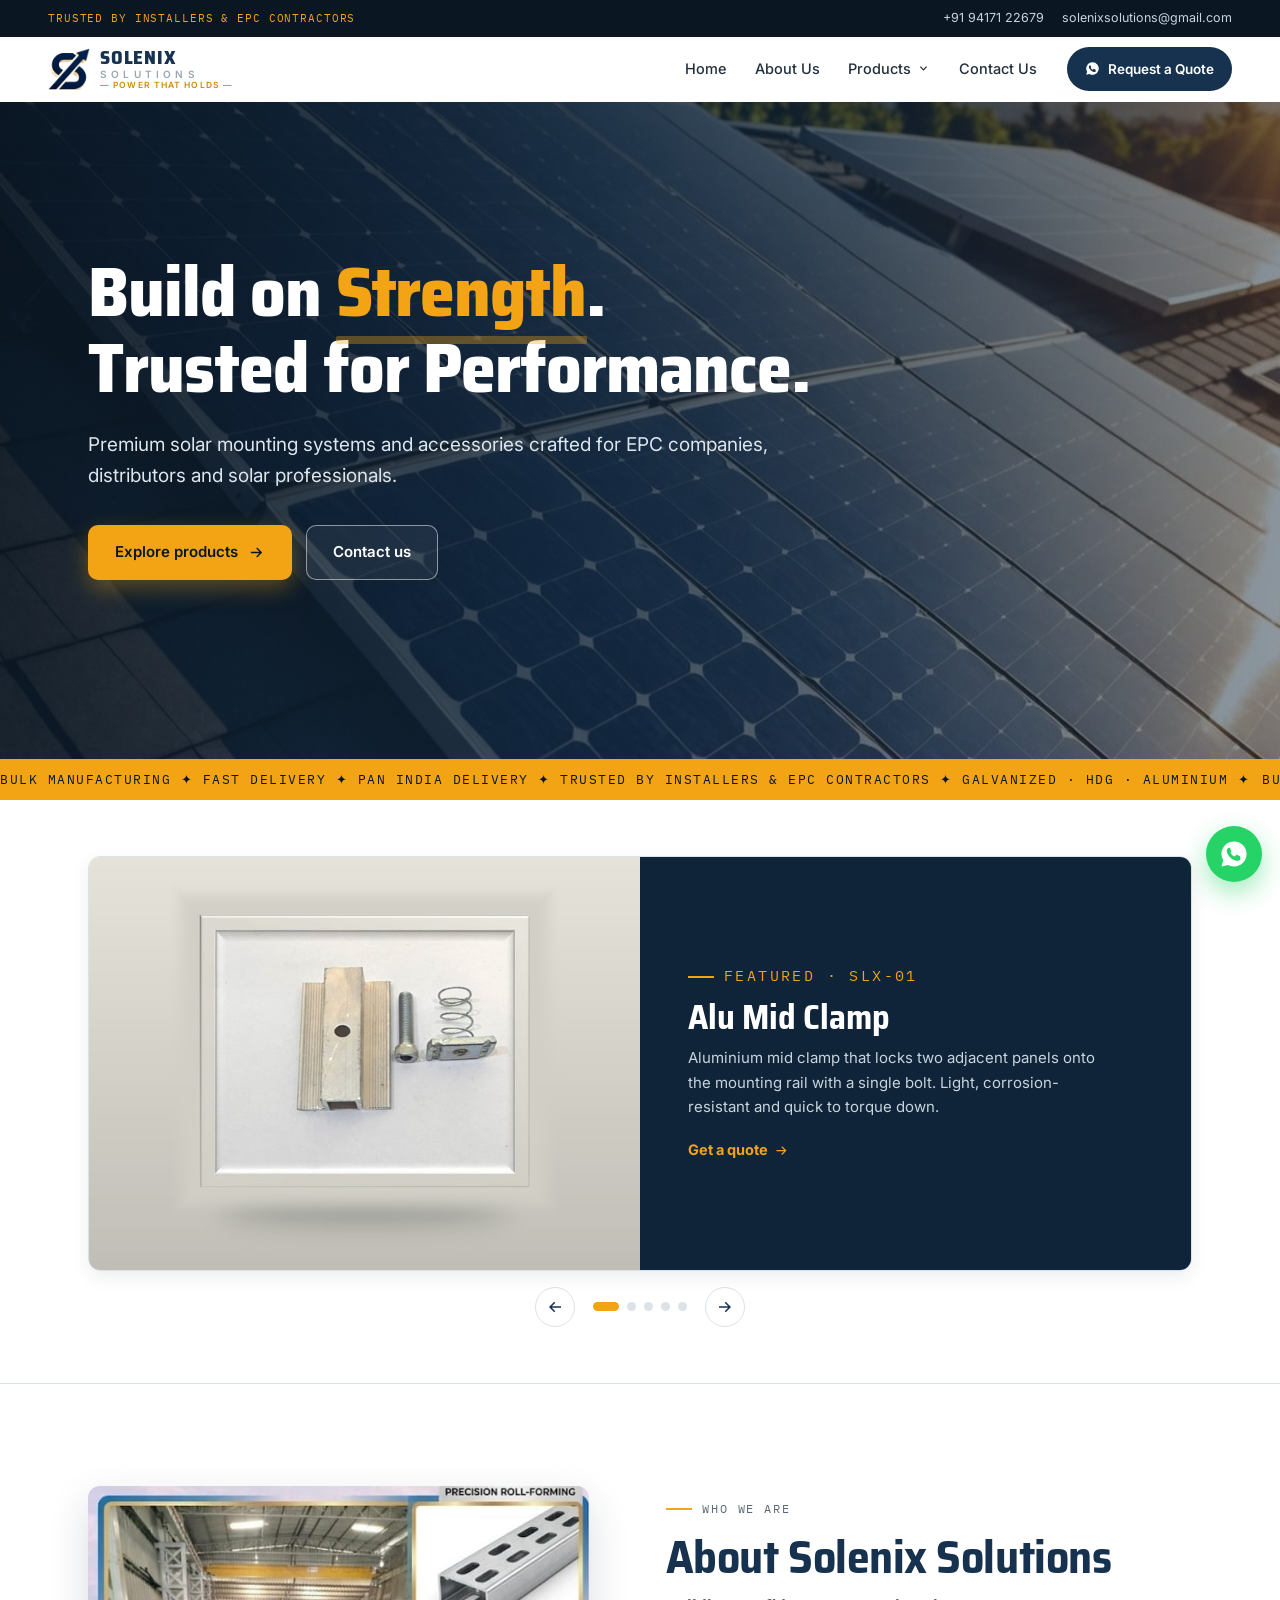
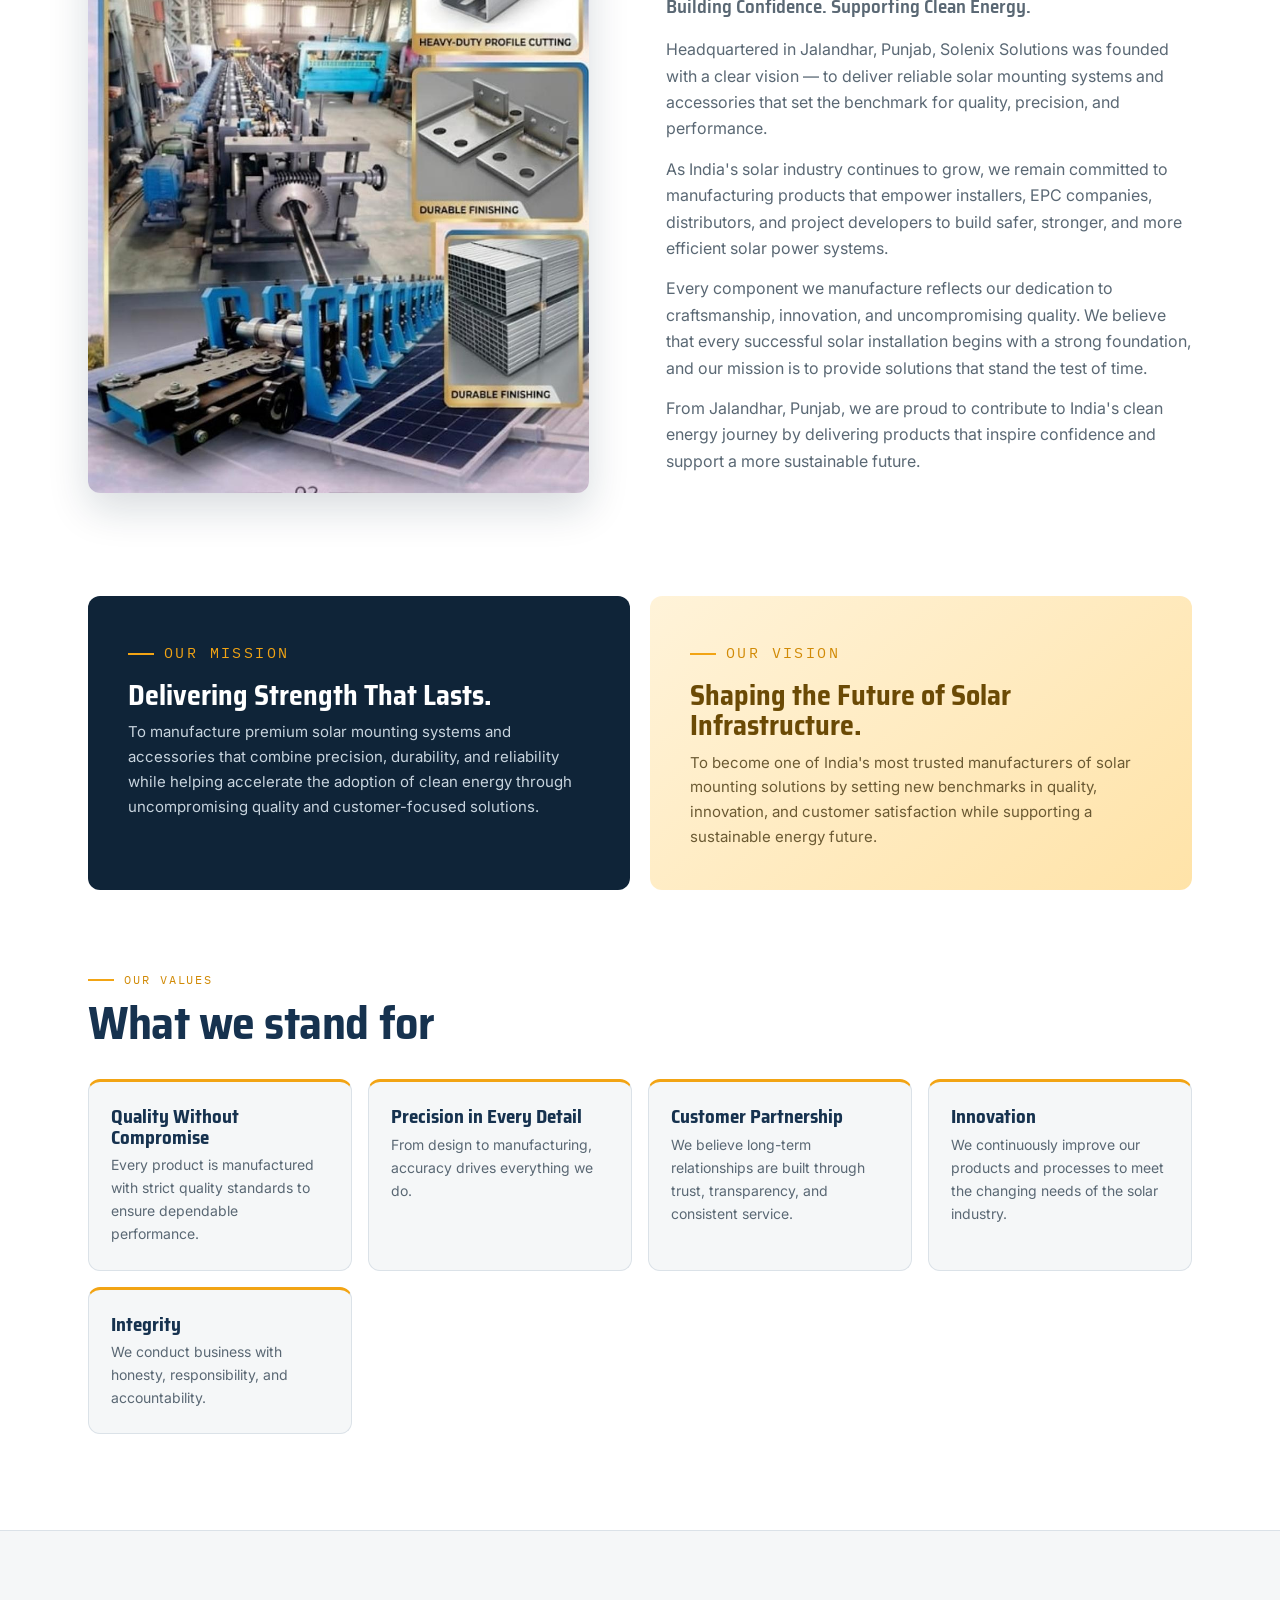
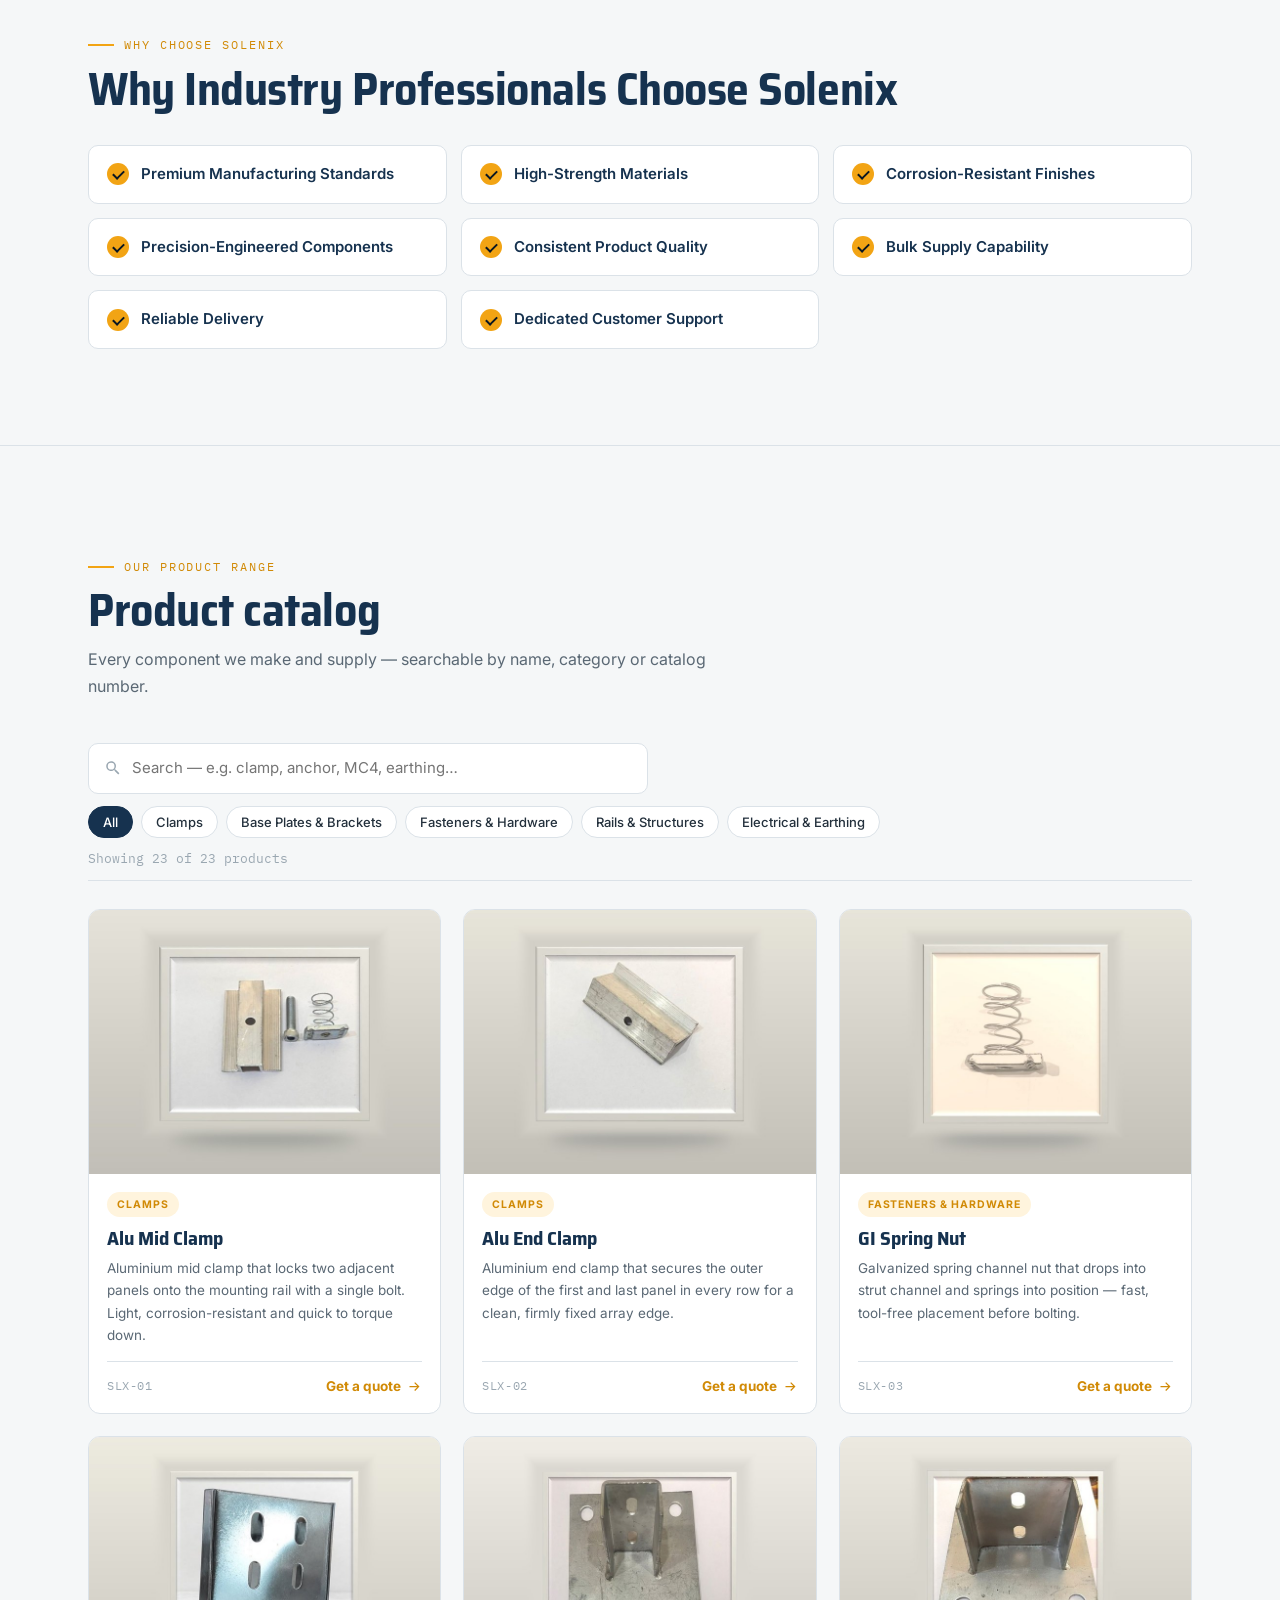
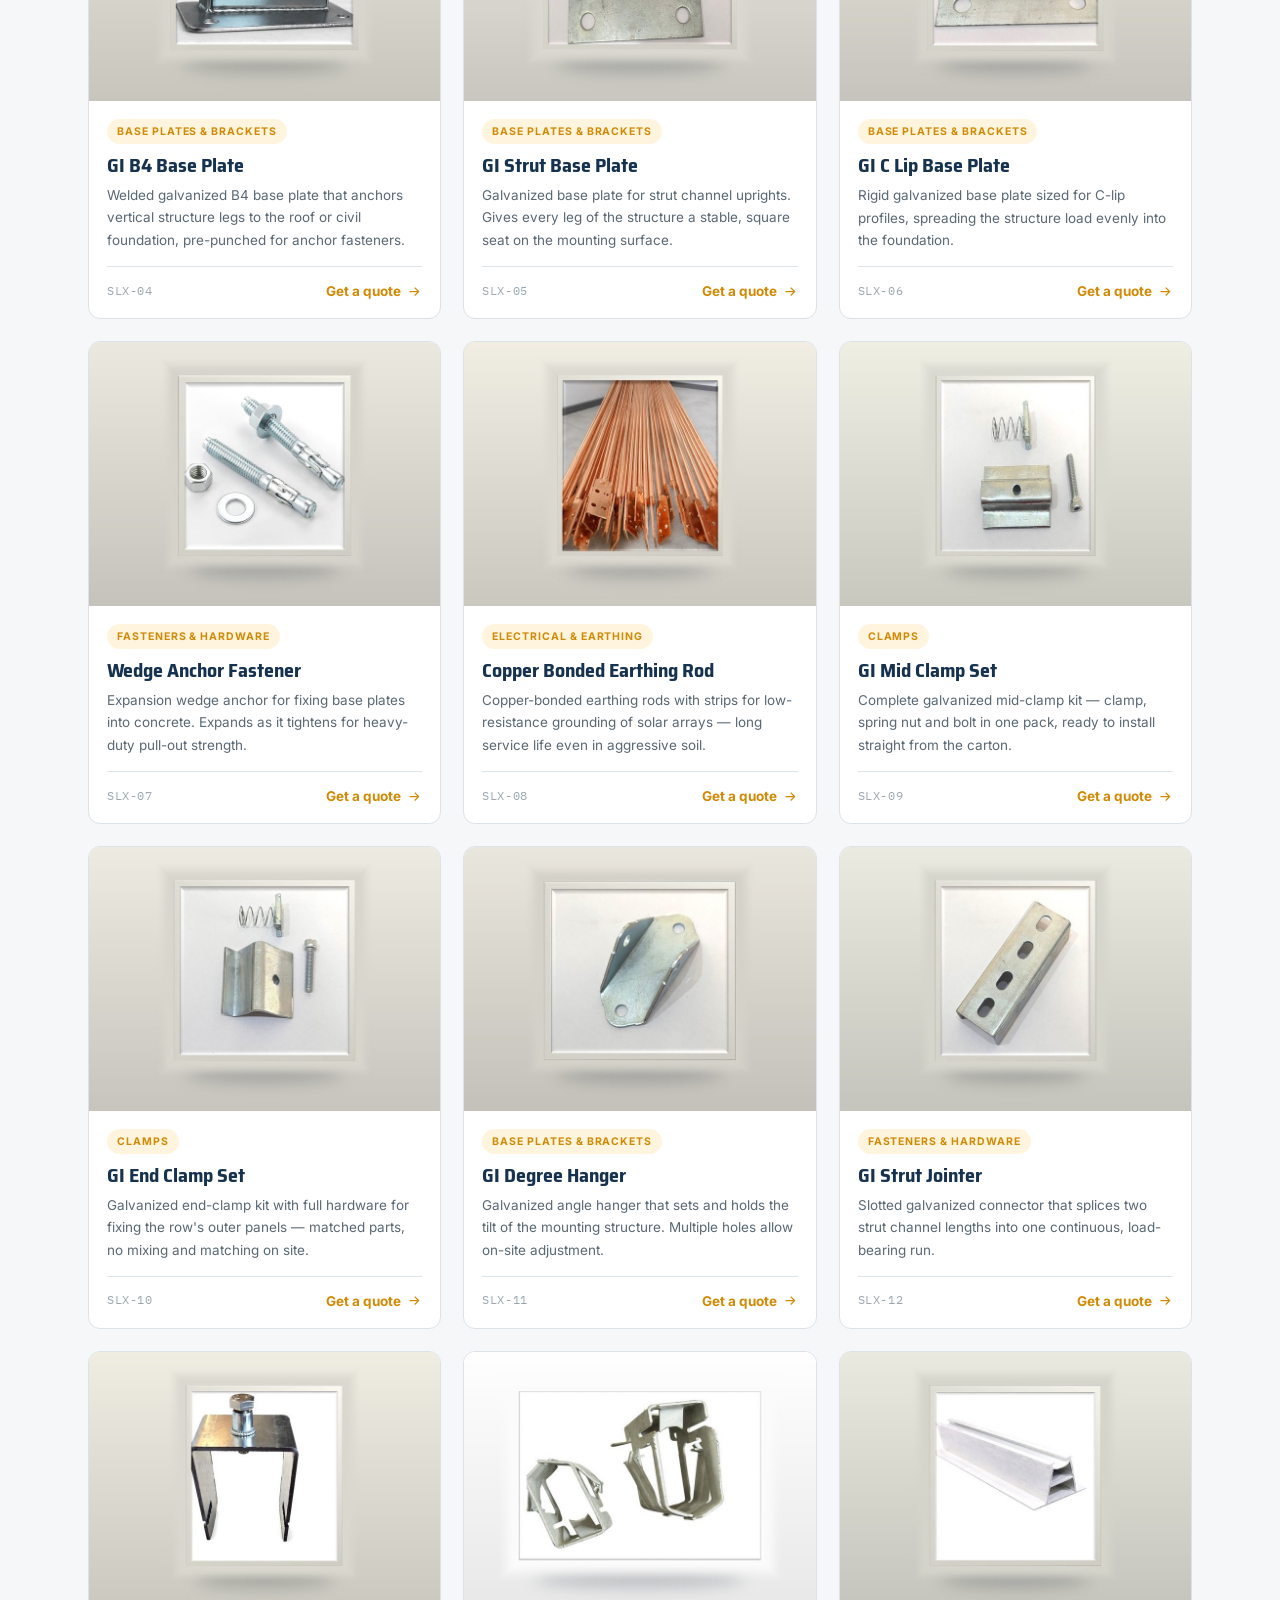
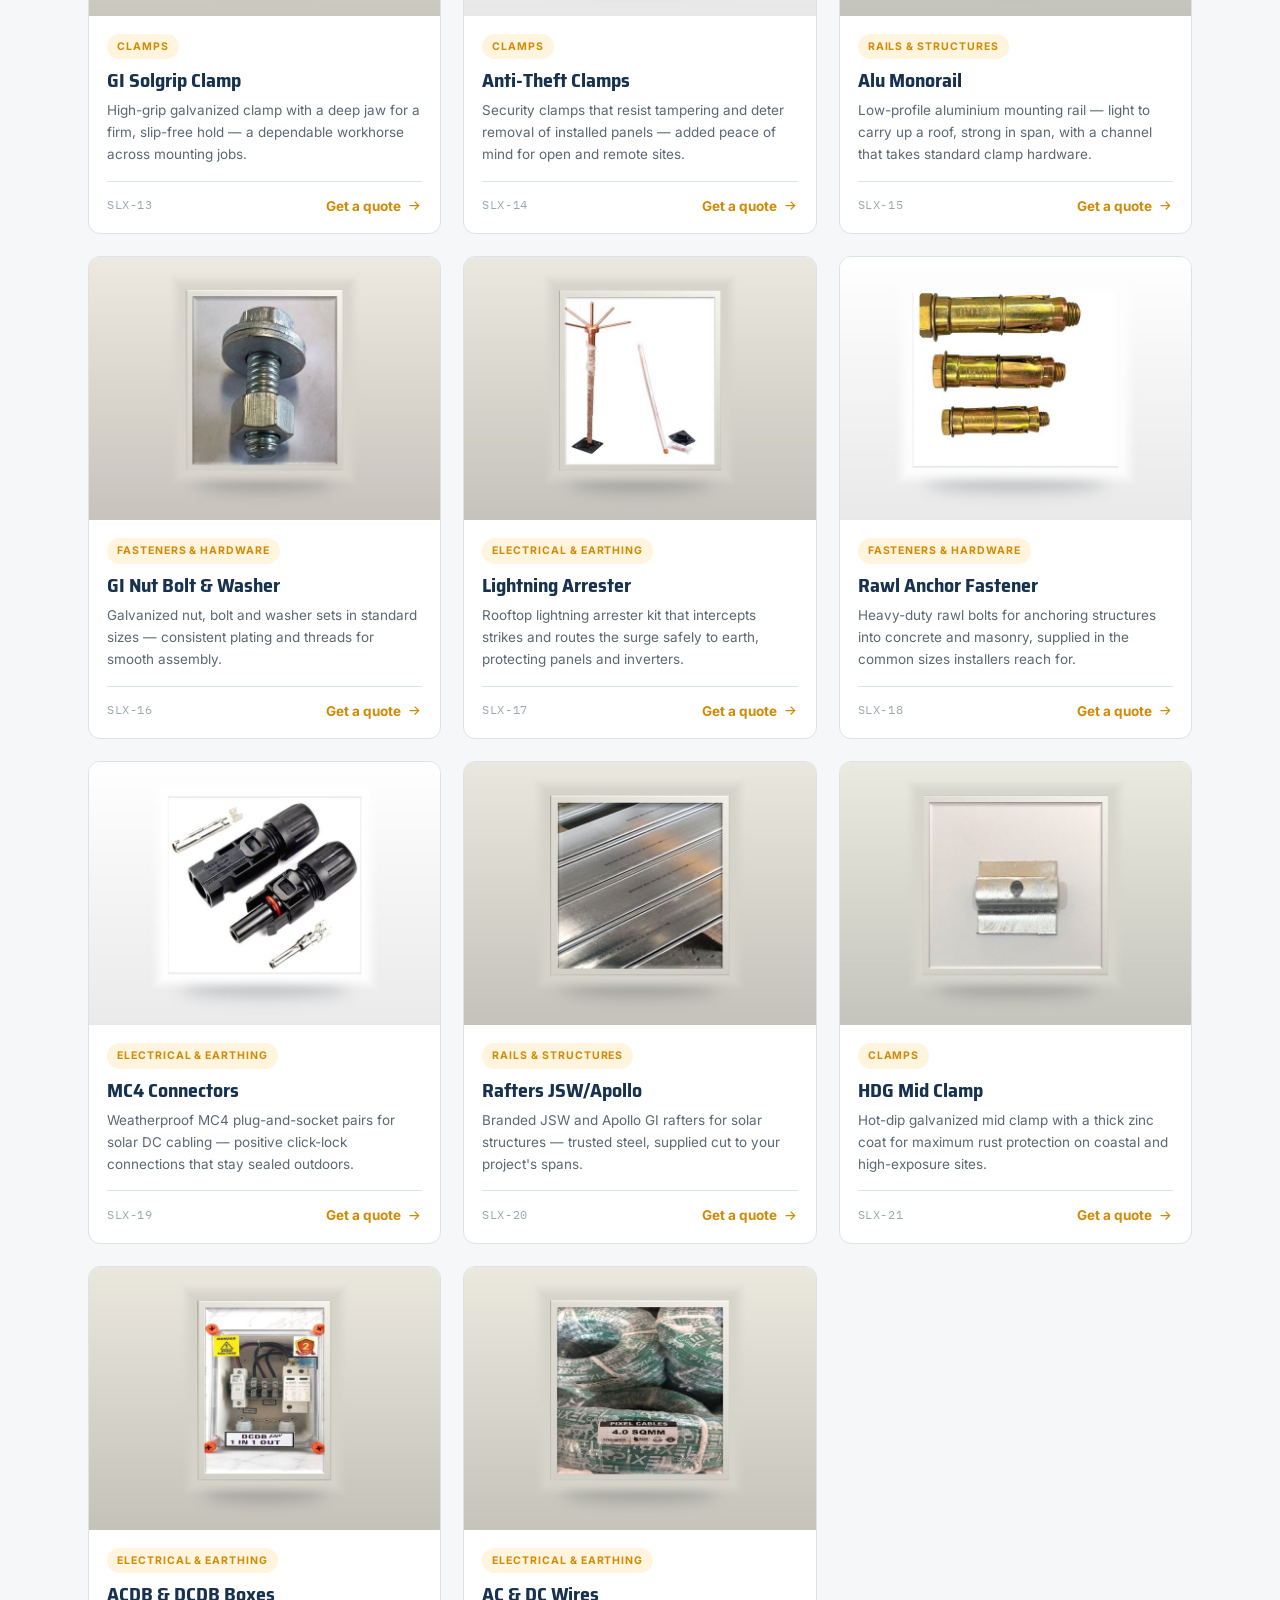
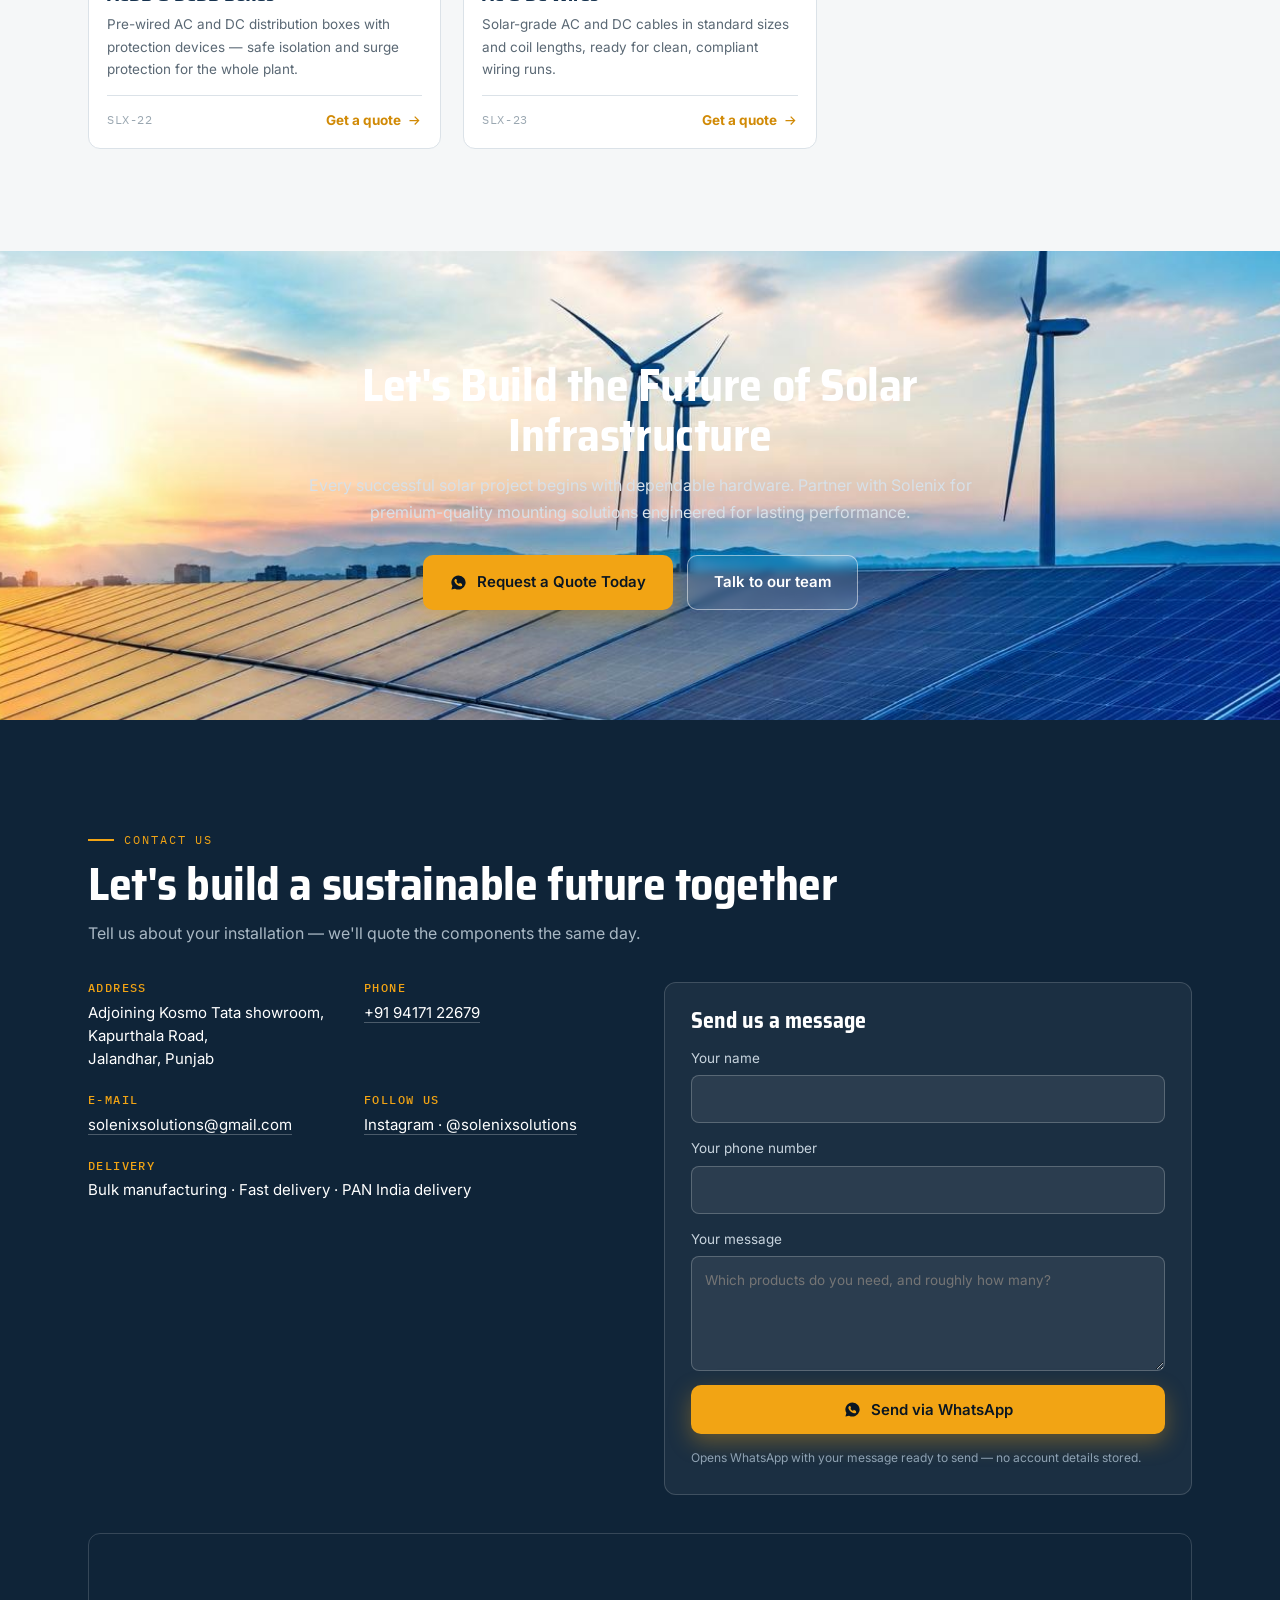
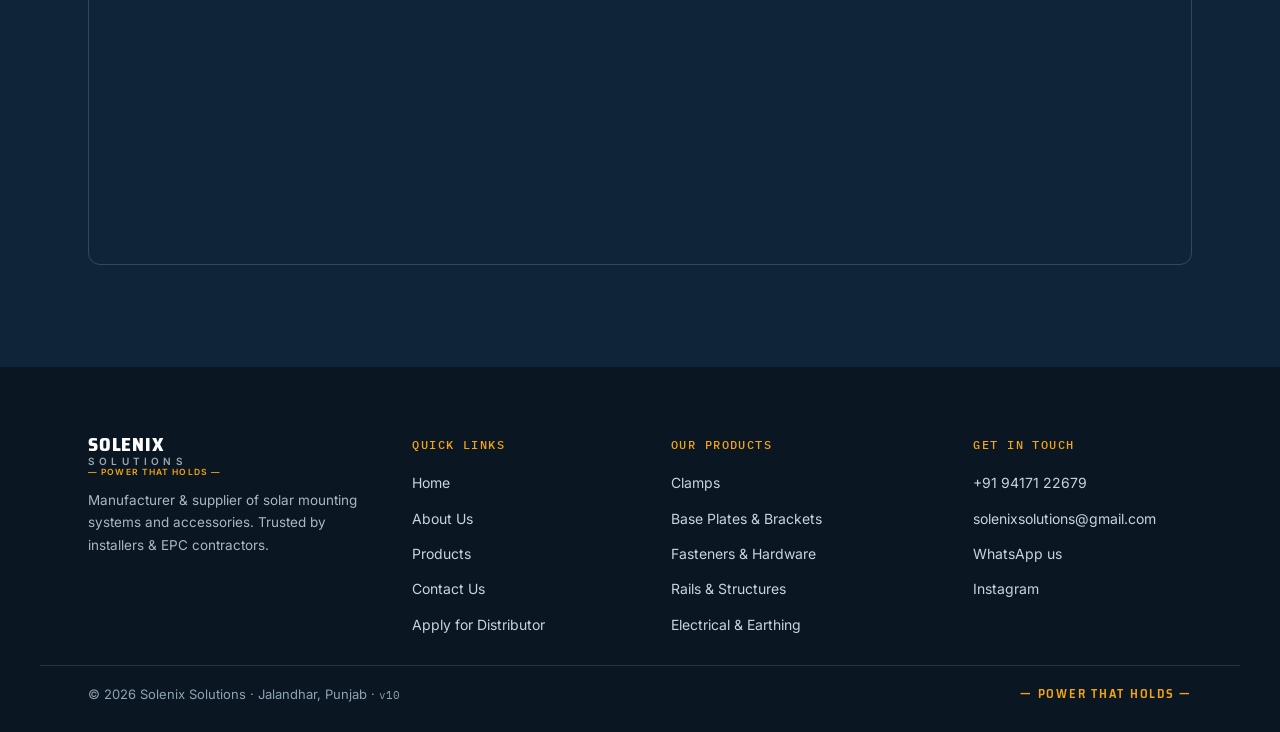
==== solenix-website/index.html @ 7b35688c "Initial commit: Solenix Solutions static website (build v10) Vanilla HTML/CSS/JS catalog site for So" ====
<!DOCTYPE html>
<!-- Solenix Solutions website · build v10 -->
<html lang="en">
<head>
  <meta charset="UTF-8" />
  <meta name="viewport" content="width=device-width, initial-scale=1.0" />
  <title>Solenix Solutions — Solar Mounting Systems &amp; Accessories | Jalandhar</title>
  <meta name="description" content="Solenix Solutions — Power That Holds. Premium solar mounting systems and accessories for EPC companies, distributors and solar professionals. Manufactured in Jalandhar, Punjab. Call +91 94171 22679." />
  <link rel="preconnect" href="https://fonts.googleapis.com" />
  <link rel="preconnect" href="https://fonts.gstatic.com" crossorigin />
  <link href="https://fonts.googleapis.com/css2?family=Saira+SemiCondensed:wght@500;600;700;800&family=Inter:wght@400;500;600;700&family=IBM+Plex+Mono:wght@500&display=swap" rel="stylesheet" />
  <link rel="stylesheet" href="css/style.css" />
  <link rel="icon" type="image/png" href="images/favicon.png" />
</head>
<body>

<!-- ======= UTILITY STRIP ======= -->
<div class="topstrip">
  <span class="topstrip-trust">Trusted by installers &amp; EPC contractors</span>
  <span class="topstrip-links">
    <a href="tel:+919417122679">+91 94171 22679</a>
    <a href="mailto:solenixsolutions@gmail.com">solenixsolutions@gmail.com</a>
  </span>
</div>

<!-- ======= HEADER ======= -->
<header class="topbar" id="topbar">
  <a class="brand" href="#top" aria-label="Solenix Solutions home">
    <img class="brand-mark" src="images/logo-mark.png" alt="" width="200" height="200" />
    <span class="brand-text">
      <strong>SOLENIX</strong>
      <em>SOLUTIONS</em>
      <span class="brand-tag">— Power That Holds —</span>
    </span>
  </a>
  <nav class="topnav" aria-label="Main">
    <a href="#top">Home</a>
    <a href="#about">About Us</a>
    <div class="nav-drop">
      <a href="#catalog" class="nav-drop-toggle" aria-haspopup="true">Products
        <svg viewBox="0 0 24 24" aria-hidden="true"><path fill="currentColor" d="M12 15.4L6.3 9.7l1.4-1.4 4.3 4.3 4.3-4.3 1.4 1.4z"/></svg>
      </a>
      <ul class="drop-menu" id="nav-cats"></ul>
    </div>
    <a href="#contact">Contact Us</a>
  </nav>
  <a class="topbar-cta" href="https://wa.me/919417122679?text=Hi%20Solenix%20Solutions%2C%20I%27d%20like%20a%20quote." target="_blank" rel="noopener">
    <svg viewBox="0 0 24 24" aria-hidden="true"><path fill="currentColor" d="M12 2a10 10 0 0 0-8.6 15.1L2 22l5.1-1.3A10 10 0 1 0 12 2zm5.3 14.2c-.2.6-1.3 1.2-1.8 1.2-.5.1-1 .2-3.4-.7-2.9-1.1-4.7-4-4.8-4.2-.1-.2-1.1-1.5-1.1-2.9s.7-2 1-2.3c.2-.3.5-.3.7-.3h.5c.2 0 .4 0 .6.5s.8 1.9.8 2c.1.1.1.3 0 .5-.3.6-.7.9-.5 1.2.7 1.2 1.6 2 2.8 2.6.3.2.5.1.7-.1l.9-1c.2-.3.4-.2.7-.1l2.1 1c.3.2.5.2.6.4 0 .1 0 .7-.2 1.2z"/></svg>
    Request a Quote
  </a>
</header>

<!-- ======= HERO ======= -->
<section class="hero" id="top">
  <div class="hero-bg" aria-hidden="true"></div>
  <div class="hero-inner">
    <h1 class="load-1">Build on <span class="hl">Strength</span>.<br/>Trusted for Performance.</h1>
    <p class="hero-sub load-2">
      Premium solar mounting systems and accessories crafted for EPC
      companies, distributors and solar professionals.
    </p>
    <div class="hero-actions load-3">
      <a class="btn btn-amber" href="#catalog">Explore products
        <svg viewBox="0 0 24 24" aria-hidden="true"><path fill="currentColor" d="M13 5l7 7-7 7-1.4-1.4L16.2 13H4v-2h12.2l-4.6-4.6z"/></svg>
      </a>
      <a class="btn btn-glass" href="#contact">Contact us</a>
    </div>
  </div>
</section>

<!-- ======= TICKER ======= -->
<div class="ticker" aria-hidden="true">
  <div class="ticker-track">
    <span>Bulk manufacturing ✦ Fast delivery ✦ PAN India delivery ✦ Trusted by installers &amp; EPC contractors ✦ Galvanized · HDG · Aluminium ✦ </span><span>Bulk manufacturing ✦ Fast delivery ✦ PAN India delivery ✦ Trusted by installers &amp; EPC contractors ✦ Galvanized · HDG · Aluminium ✦ </span>
  </div>
</div>

<!-- ======= FEATURED SLIDER ======= -->
<section class="showcase reveal" aria-label="Featured products">
  <div class="showcase-inner">
    <div class="slides" id="slides"></div>
    <div class="showcase-nav">
      <button class="sc-arrow" id="sc-prev" aria-label="Previous product">
        <svg viewBox="0 0 24 24"><path fill="currentColor" d="M11 5l-7 7 7 7 1.4-1.4L7.8 13H20v-2H7.8l4.6-4.6z"/></svg>
      </button>
      <div class="sc-dots" id="sc-dots"></div>
      <button class="sc-arrow" id="sc-next" aria-label="Next product">
        <svg viewBox="0 0 24 24"><path fill="currentColor" d="M13 5l7 7-7 7-1.4-1.4L16.2 13H4v-2h12.2l-4.6-4.6z"/></svg>
      </button>
    </div>
  </div>
</section>

<!-- ======= ABOUT US ======= -->
<section class="about" id="about">
  <div class="about-inner">
    <div class="about-visual reveal">
      <img class="about-main" src="images/factory.jpg" alt="Solenix Solutions manufacturing — roll-forming line, profile cutting and finished channel stock" loading="lazy" />
    </div>
    <div class="about-copy reveal">
      <p class="kicker">Who we are</p>
      <h2>About Solenix Solutions</h2>
      <p class="about-lede">Building Confidence. Supporting Clean Energy.</p>
      <p>
        Headquartered in Jalandhar, Punjab, Solenix Solutions was founded with a
        clear vision — to deliver reliable solar mounting systems and accessories
        that set the benchmark for quality, precision, and performance.
      </p>
      <p>
        As India's solar industry continues to grow, we remain committed to
        manufacturing products that empower installers, EPC companies,
        distributors, and project developers to build safer, stronger, and more
        efficient solar power systems.
      </p>
      <p>
        Every component we manufacture reflects our dedication to craftsmanship,
        innovation, and uncompromising quality. We believe that every successful
        solar installation begins with a strong foundation, and our mission is to
        provide solutions that stand the test of time.
      </p>
      <p>
        From Jalandhar, Punjab, we are proud to contribute to India's clean
        energy journey by delivering products that inspire confidence and support
        a more sustainable future.
      </p>
    </div>
  </div>

  <!-- Mission / Vision -->
  <div class="mv-grid">
    <article class="mv-card reveal">
      <p class="kicker">Our Mission</p>
      <h3>Delivering Strength That Lasts.</h3>
      <p>To manufacture premium solar mounting systems and accessories that
         combine precision, durability, and reliability while helping accelerate
         the adoption of clean energy through uncompromising quality and
         customer-focused solutions.</p>
    </article>
    <article class="mv-card mv-alt reveal">
      <p class="kicker">Our Vision</p>
      <h3>Shaping the Future of Solar Infrastructure.</h3>
      <p>To become one of India's most trusted manufacturers of solar mounting
         solutions by setting new benchmarks in quality, innovation, and customer
         satisfaction while supporting a sustainable energy future.</p>
    </article>
  </div>

  <!-- Values -->
  <div class="values-wrap">
    <div class="section-head reveal">
      <p class="kicker">Our Values</p>
      <h2>What we stand for</h2>
    </div>
    <div class="values-grid">
      <article class="value reveal"><h3>Quality Without Compromise</h3><p>Every product is manufactured with strict quality standards to ensure dependable performance.</p></article>
      <article class="value reveal"><h3>Precision in Every Detail</h3><p>From design to manufacturing, accuracy drives everything we do.</p></article>
      <article class="value reveal"><h3>Customer Partnership</h3><p>We believe long-term relationships are built through trust, transparency, and consistent service.</p></article>
      <article class="value reveal"><h3>Innovation</h3><p>We continuously improve our products and processes to meet the changing needs of the solar industry.</p></article>
      <article class="value reveal"><h3>Integrity</h3><p>We conduct business with honesty, responsibility, and accountability.</p></article>
    </div>
  </div>
</section>

<!-- ======= WHY CHOOSE SOLENIX ======= -->
<section class="why">
  <div class="why-inner">
    <div class="section-head reveal">
      <p class="kicker">Why choose Solenix</p>
      <h2>Why Industry Professionals Choose Solenix</h2>
    </div>
    <ul class="why-list">
      <li class="reveal">Premium Manufacturing Standards</li>
      <li class="reveal">High-Strength Materials</li>
      <li class="reveal">Corrosion-Resistant Finishes</li>
      <li class="reveal">Precision-Engineered Components</li>
      <li class="reveal">Consistent Product Quality</li>
      <li class="reveal">Bulk Supply Capability</li>
      <li class="reveal">Reliable Delivery</li>
      <li class="reveal">Dedicated Customer Support</li>
    </ul>
  </div>
</section>

<!-- ======= CATALOG ======= -->
<main id="catalog" class="catalog">
  <div class="section-head reveal">
    <p class="kicker">Our product range</p>
    <h2>Product catalog</h2>
    <p>Every component we make and supply — searchable by name, category or catalog number.</p>
  </div>

  <div class="toolbar reveal" role="search">
    <div class="searchbox">
      <svg viewBox="0 0 24 24" aria-hidden="true"><path fill="currentColor" d="M15.5 14h-.8l-.3-.3a6.5 6.5 0 1 0-.7.7l.3.3v.8l5 5 1.5-1.5-5-5zm-6 0a4.5 4.5 0 1 1 0-9 4.5 4.5 0 0 1 0 9z"/></svg>
      <input id="search" type="search" placeholder="Search — e.g. clamp, anchor, MC4, earthing…" aria-label="Search products" autocomplete="off" />
    </div>
    <div class="chips" id="chips" aria-label="Filter by category"></div>
    <p class="result-count" id="result-count" aria-live="polite"></p>
  </div>

  <div class="grid" id="grid"></div>

  <div class="empty" id="empty" hidden>
    <p><strong>No components match your search.</strong></p>
    <p>Try a different word, or <button class="linklike" id="clear-search" type="button">clear the search</button>.
       If you need something we don't list yet, <a href="https://wa.me/919417122679" target="_blank" rel="noopener">message us on WhatsApp</a> — we take custom orders.</p>
  </div>
</main>

<!-- ======= CTA BAND ======= -->
<section class="cta">
  <div class="cta-bg" aria-hidden="true"></div>
  <div class="cta-inner reveal">
    <h2>Let's Build the Future of Solar Infrastructure</h2>
    <p>Every successful solar project begins with dependable hardware. Partner with
       Solenix for premium-quality mounting solutions engineered for lasting performance.</p>
    <div class="cta-actions">
      <a class="btn btn-amber" href="https://wa.me/919417122679?text=Hi%20Solenix%20Solutions%2C%20I%27d%20like%20a%20quote." target="_blank" rel="noopener">
        <svg viewBox="0 0 24 24" aria-hidden="true"><path fill="currentColor" d="M12 2a10 10 0 0 0-8.6 15.1L2 22l5.1-1.3A10 10 0 1 0 12 2zm5.3 14.2c-.2.6-1.3 1.2-1.8 1.2-.5.1-1 .2-3.4-.7-2.9-1.1-4.7-4-4.8-4.2-.1-.2-1.1-1.5-1.1-2.9s.7-2 1-2.3c.2-.3.5-.3.7-.3h.5c.2 0 .4 0 .6.5s.8 1.9.8 2c.1.1.1.3 0 .5-.3.6-.7.9-.5 1.2.7 1.2 1.6 2 2.8 2.6.3.2.5.1.7-.1l.9-1c.2-.3.4-.2.7-.1l2.1 1c.3.2.5.2.6.4 0 .1 0 .7-.2 1.2z"/></svg>
        Request a Quote Today
      </a>
      <a class="btn btn-glass" href="tel:+919417122679">Talk to our team</a>
    </div>
  </div>
</section>

<!-- ======= CONTACT US ======= -->
<section class="contact" id="contact">
  <div class="contact-inner">
    <div class="section-head light reveal">
      <p class="kicker">Contact us</p>
      <h2>Let's build a sustainable future together</h2>
      <p>Tell us about your installation — we'll quote the components the same day.</p>
    </div>

    <div class="contact-grid">
      <div class="contact-info reveal">
        <div class="cinfo"><h3>Address</h3><p>Adjoining Kosmo Tata showroom,<br/>Kapurthala Road,<br/>Jalandhar, Punjab</p></div>
        <div class="cinfo"><h3>Phone</h3><p><a href="tel:+919417122679">+91 94171 22679</a></p></div>
        <div class="cinfo"><h3>E-mail</h3><p><a href="mailto:solenixsolutions@gmail.com">solenixsolutions@gmail.com</a></p></div>
        <div class="cinfo"><h3>Follow us</h3><p><a href="https://www.instagram.com/solenixsolutions" target="_blank" rel="noopener">Instagram · @solenixsolutions</a></p></div>
        <div class="cinfo cinfo-wide"><h3>Delivery</h3><p>Bulk manufacturing · Fast delivery · PAN India delivery</p></div>
      </div>

      <form class="contact-form reveal" id="enquiry-form">
        <h3>Send us a message</h3>
        <label>Your name
          <input type="text" id="f-name" required autocomplete="name" />
        </label>
        <label>Your phone number
          <input type="tel" id="f-phone" required autocomplete="tel" />
        </label>
        <label>Your message
          <textarea id="f-msg" rows="4" placeholder="Which products do you need, and roughly how many?"></textarea>
        </label>
        <button type="submit" class="btn btn-amber">
          <svg viewBox="0 0 24 24" aria-hidden="true"><path fill="currentColor" d="M12 2a10 10 0 0 0-8.6 15.1L2 22l5.1-1.3A10 10 0 1 0 12 2zm5.3 14.2c-.2.6-1.3 1.2-1.8 1.2-.5.1-1 .2-3.4-.7-2.9-1.1-4.7-4-4.8-4.2-.1-.2-1.1-1.5-1.1-2.9s.7-2 1-2.3c.2-.3.5-.3.7-.3h.5c.2 0 .4 0 .6.5s.8 1.9.8 2c.1.1.1.3 0 .5-.3.6-.7.9-.5 1.2.7 1.2 1.6 2 2.8 2.6.3.2.5.1.7-.1l.9-1c.2-.3.4-.2.7-.1l2.1 1c.3.2.5.2.6.4 0 .1 0 .7-.2 1.2z"/></svg>
          Send via WhatsApp
        </button>
        <p class="form-note">Opens WhatsApp with your message ready to send — no account details stored.</p>
      </form>
    </div>

    <div class="map-wrap reveal">
      <iframe title="Solenix Solutions location — Kapurthala Road, Jalandhar, Punjab"
        src="https://maps.google.com/maps?q=Kapurthala%20Road%2C%20Jalandhar%2C%20Punjab&t=m&z=13&output=embed&iwloc=near"
        loading="lazy" referrerpolicy="no-referrer-when-downgrade" allowfullscreen></iframe>
    </div>
  </div>
</section>

<!-- ======= FOOTER ======= -->
<footer class="footer">
  <div class="footer-cols">
    <div class="fcol">
      <div class="brand brand-footer">
        <span class="brand-text">
          <strong>SOLENIX</strong>
          <em>SOLUTIONS</em>
          <span class="brand-tag">— Power That Holds —</span>
        </span>
      </div>
      <p class="fabout">Manufacturer &amp; supplier of solar mounting systems and accessories. Trusted by installers &amp; EPC contractors.</p>
    </div>
    <div class="fcol">
      <h4>Quick links</h4>
      <ul>
        <li><a href="#top">Home</a></li>
        <li><a href="#about">About Us</a></li>
        <li><a href="#catalog">Products</a></li>
        <li><a href="#contact">Contact Us</a></li>
        <li><a href="https://wa.me/919417122679?text=Hi%20Solenix%20Solutions%2C%20I%27d%20like%20to%20apply%20to%20become%20a%20distributor." target="_blank" rel="noopener">Apply for Distributor</a></li>
      </ul>
    </div>
    <div class="fcol">
      <h4>Our products</h4>
      <ul id="footer-cats"></ul>
    </div>
    <div class="fcol">
      <h4>Get in touch</h4>
      <ul>
        <li><a href="tel:+919417122679">+91 94171 22679</a></li>
        <li><a href="mailto:solenixsolutions@gmail.com">solenixsolutions@gmail.com</a></li>
        <li><a href="https://wa.me/919417122679" target="_blank" rel="noopener">WhatsApp us</a></li>
        <li><a href="https://www.instagram.com/solenixsolutions" target="_blank" rel="noopener">Instagram</a></li>
      </ul>
    </div>
  </div>
  <div class="footer-base">
    <span>© <span id="year"></span> Solenix Solutions · Jalandhar, Punjab · <span class="build-tag">v10</span></span>
    <span class="tagline-gold">— Power That Holds —</span>
  </div>
</footer>

<!-- floating actions -->
<a class="fab-wa" href="https://wa.me/919417122679?text=Hi%20Solenix%20Solutions%2C%20I%27d%20like%20a%20quote." target="_blank" rel="noopener" aria-label="Chat on WhatsApp">
  <svg viewBox="0 0 24 24" aria-hidden="true"><path fill="currentColor" d="M12 2a10 10 0 0 0-8.6 15.1L2 22l5.1-1.3A10 10 0 1 0 12 2zm5.3 14.2c-.2.6-1.3 1.2-1.8 1.2-.5.1-1 .2-3.4-.7-2.9-1.1-4.7-4-4.8-4.2-.1-.2-1.1-1.5-1.1-2.9s.7-2 1-2.3c.2-.3.5-.3.7-.3h.5c.2 0 .4 0 .6.5s.8 1.9.8 2c.1.1.1.3 0 .5-.3.6-.7.9-.5 1.2.7 1.2 1.6 2 2.8 2.6.3.2.5.1.7-.1l.9-1c.2-.3.4-.2.7-.1l2.1 1c.3.2.5.2.6.4 0 .1 0 .7-.2 1.2z"/></svg>
</a>
<button class="to-top" id="to-top" aria-label="Back to top">
  <svg viewBox="0 0 24 24" aria-hidden="true"><path fill="currentColor" d="M12 5l7 7-1.4 1.4L13 8.8V20h-2V8.8l-4.6 4.6L5 12z"/></svg>
</button>

<script src="js/products.js"></script>
<script src="js/main.js"></script>
</body>
</html>
---- solenix-website/css/style.css ----
/* ============================================================
   SOLENIX SOLUTIONS · v6 — steel & sunlight, photographic
   Navy #16324F / Amber #F2A414 / Zinc greys / Saira + Inter + Plex Mono
   ============================================================ */

:root {
  --ink-950: #0a1622;
  --navy-900: #0f2438;
  --navy-700: #16324f;
  --amber-500: #f2a414;
  --amber-600: #d18a06;
  --zinc-100: #e9edf0;
  --zinc-400: #9aa7b1;
  --paper: #f5f7f8;
  --white: #ffffff;
  --line: #dbe2e8;
  --radius: 12px;
  --shadow-1: 0 6px 18px rgba(15, 36, 56, 0.08);
  --shadow-2: 0 16px 40px rgba(15, 36, 56, 0.16);
  --display: "Saira SemiCondensed", sans-serif;
  --body: "Inter", sans-serif;
  --mono: "IBM Plex Mono", monospace;
  --wrap: 1200px;
  --pad: clamp(16px, 4vw, 48px);
}

* { margin: 0; padding: 0; box-sizing: border-box; }
html { scroll-behavior: smooth; scroll-padding-top: 88px; }
body { font-family: var(--body); color: #23303c; background: var(--paper); line-height: 1.65; font-size: 16px; }
img { display: block; max-width: 100%; }
a { color: inherit; }
:focus-visible { outline: 3px solid var(--amber-500); outline-offset: 2px; }

h1, h2, h3 { font-family: var(--display); line-height: 1.08; }
h2 { font-size: clamp(30px, 4.4vw, 46px); font-weight: 700; color: var(--navy-700); letter-spacing: -0.01em; }
.kicker {
  display: inline-flex; align-items: center; gap: 10px;
  font-family: var(--mono); font-size: 12px; letter-spacing: 0.16em;
  text-transform: uppercase; color: var(--amber-600); margin-bottom: 10px;
}
.kicker::before { content: ""; width: 26px; height: 2px; background: var(--amber-500); }
.section-head p:not(.kicker) { color: #5a6874; max-width: 62ch; margin-top: 10px; }

/* ---------- buttons ---------- */
.btn {
  display: inline-flex; align-items: center; gap: 10px;
  font-weight: 600; font-size: 15px; text-decoration: none;
  padding: 14px 26px; border-radius: 10px; border: 1.5px solid transparent;
  cursor: pointer; font-family: var(--body);
  transition: transform .18s ease, box-shadow .18s ease, background .18s ease, border-color .18s ease;
}
.btn svg { width: 17px; height: 17px; transition: transform .18s ease; }
.btn:hover svg { transform: translateX(3px); }
.btn-amber { background: var(--amber-500); color: var(--ink-950); box-shadow: 0 8px 22px rgba(242,164,20,.35); }
.btn-amber:hover { background: #ffb62a; transform: translateY(-2px); }
.btn-glass { border-color: rgba(255,255,255,.5); color: var(--white); background: rgba(255,255,255,.06); backdrop-filter: blur(4px); }
.btn-glass:hover { border-color: var(--amber-500); color: var(--amber-500); transform: translateY(-2px); }
.btn-navy { background: var(--navy-700); color: var(--white); margin-top: 26px; }
.btn-navy:hover { background: var(--navy-900); transform: translateY(-2px); }

/* ---------- utility strip ---------- */
.topstrip {
  display: flex; justify-content: space-between; align-items: center; gap: 16px;
  padding: 8px var(--pad);
  background: var(--ink-950); color: #c8d4de; font-size: 12.5px;
}
.topstrip-trust { font-family: var(--mono); letter-spacing: .08em; text-transform: uppercase; font-size: 11px; color: var(--amber-500); }
.topstrip-links { display: flex; gap: 18px; flex-wrap: wrap; }
.topstrip a { color: #c8d4de; text-decoration: none; }
.topstrip a:hover { color: var(--white); }

/* ---------- header ---------- */
.topbar {
  position: sticky; top: 0; z-index: 60;
  display: flex; align-items: center; gap: 28px;
  padding: 10px var(--pad);
  background: rgba(255,255,255,.96);
  backdrop-filter: blur(10px);
  border-bottom: 1px solid transparent;
  transition: box-shadow .25s ease, border-color .25s ease;
}
.topbar.is-scrolled { box-shadow: 0 6px 24px rgba(15,36,56,.12); border-color: var(--line); }
.brand { display: flex; align-items: center; gap: 10px; text-decoration: none; }
.brand-mark { width: 42px; height: 42px; object-fit: contain; }
.brand-text { display: flex; flex-direction: column; line-height: 1; gap: 2px; }
.brand-text strong { font-family: var(--display); font-weight: 800; font-size: 19px; letter-spacing: .04em; color: var(--navy-700); }
.brand-text em { font-style: normal; font-size: 10px; letter-spacing: .42em; color: var(--zinc-400); font-weight: 600; }
.brand-tag {
  font-style: normal; font-family: var(--body); font-weight: 600;
  font-size: 8.5px; letter-spacing: .13em; text-transform: uppercase;
  color: var(--amber-600); white-space: nowrap;
}
.topnav { display: flex; gap: 24px; margin-left: auto; }
.topnav a {
  text-decoration: none; font-weight: 500; font-size: 14.5px; color: #23303c;
  padding: 6px 2px; position: relative;
}
.topnav a::after {
  content: ""; position: absolute; left: 0; bottom: 0; height: 2px; width: 0;
  background: var(--amber-500); transition: width .22s ease;
}
.topnav a:hover::after { width: 100%; }
.nav-drop { position: relative; }
.nav-drop-toggle { display: inline-flex; align-items: center; gap: 5px; }
.nav-drop-toggle svg { width: 15px; height: 15px; transition: transform .2s ease; }
.nav-drop:hover .nav-drop-toggle svg, .nav-drop:focus-within .nav-drop-toggle svg { transform: rotate(180deg); }
.drop-menu {
  position: absolute; top: calc(100% + 10px); left: 50%; transform: translateX(-50%) translateY(6px);
  list-style: none; min-width: 230px;
  background: var(--white); border: 1px solid var(--line); border-radius: 12px;
  box-shadow: var(--shadow-2); padding: 8px;
  opacity: 0; visibility: hidden; transition: opacity .18s ease, transform .18s ease, visibility .18s;
  z-index: 80;
}
.nav-drop:hover .drop-menu, .nav-drop:focus-within .drop-menu {
  opacity: 1; visibility: visible; transform: translateX(-50%) translateY(0);
}
.drop-menu::before { content: ""; position: absolute; top: -10px; left: 0; right: 0; height: 10px; }
.drop-menu a {
  display: block; padding: 10px 12px; border-radius: 8px;
  font-size: 14px; font-weight: 500; text-decoration: none; color: #23303c;
}
.drop-menu a:hover { background: #fff4dd; color: var(--amber-600); }
.drop-menu a::after { display: none; }
.topbar-cta {
  display: inline-flex; align-items: center; gap: 8px;
  font-weight: 600; font-size: 13.5px; text-decoration: none;
  background: var(--navy-700); color: var(--white);
  padding: 11px 18px; border-radius: 999px; white-space: nowrap;
  transition: background .2s ease, transform .2s ease;
}
.topbar-cta svg { width: 15px; height: 15px; }
.topbar-cta:hover { background: var(--navy-900); transform: translateY(-1px); }

/* ---------- hero ---------- */
.hero { position: relative; color: var(--white); overflow: hidden; }
.hero-bg {
  position: absolute; inset: 0;
  background: url("../images/hero-bg.jpg") center 65% / cover no-repeat;
  transform: scale(1.06);
}
.hero::before {
  content: ""; position: absolute; inset: 0; z-index: 1;
  background:
    linear-gradient(100deg, rgba(10,22,34,.92) 0%, rgba(15,36,56,.78) 45%, rgba(15,36,56,.45) 100%);
}
.hero-inner {
  position: relative; z-index: 2;
  max-width: var(--wrap); margin: 0 auto;
  padding: clamp(88px, 12vw, 160px) var(--pad) clamp(84px, 11vw, 150px);
}
.hero h1 {
  font-size: clamp(38px, 6vw, 70px); font-weight: 800; letter-spacing: -.015em;
  margin-bottom: 22px;
}
.hl { position: relative; white-space: nowrap; color: var(--amber-500); }
.hl::after {
  content: ""; position: absolute; left: 0; bottom: .04em; height: .12em; width: 100%;
  background: var(--amber-500); opacity: .35; border-radius: 2px;
  transform-origin: left; transform: scaleX(0);
  animation: sweep 1s ease forwards 1s;
}
@keyframes sweep { to { transform: scaleX(1); } }
.hero-sub { max-width: 58ch; color: #dde6ee; margin-bottom: 34px; font-size: clamp(16px, 1.5vw, 19px); }
.hero-actions { display: flex; flex-wrap: wrap; gap: 14px; margin-bottom: 38px; }

/* load-in sequence + ambient zoom */
@media (prefers-reduced-motion: no-preference) {
  .hero-bg { animation: kenburns 18s ease-out forwards; }
  @keyframes kenburns { from { transform: scale(1.14); } to { transform: scale(1.03); } }
  .load-1, .load-2, .load-3 {
    opacity: 0; transform: translateY(22px);
    animation: rise .8s cubic-bezier(.2,.7,.3,1) forwards;
  }
  .load-2 { animation-delay: .12s; } .load-3 { animation-delay: .24s; }
  
  @keyframes rise { to { opacity: 1; transform: none; } }
}

/* ---------- ticker ---------- */
.ticker { background: var(--amber-500); color: var(--ink-950); overflow: hidden; }
.ticker-track {
  display: flex; width: max-content;
  font-family: var(--mono); font-size: 12.5px; letter-spacing: .12em; text-transform: uppercase;
  padding: 10px 0; white-space: nowrap;
}
.ticker-track span { padding-right: 12px; }
@media (prefers-reduced-motion: no-preference) {
  .ticker-track { animation: ticker 26s linear infinite; }
  @keyframes ticker { to { transform: translateX(-50%); } }
}

/* ---------- reveal system ---------- */
.reveal { opacity: 0; transform: translateY(26px); transition: opacity .7s ease, transform .7s cubic-bezier(.2,.7,.3,1); }
.reveal.in-view { opacity: 1; transform: none; }
@media (prefers-reduced-motion: reduce) { .reveal { opacity: 1; transform: none; } }

/* ---------- featured slider ---------- */
.showcase { background: var(--white); border-bottom: 1px solid var(--line); }
.showcase-inner { max-width: var(--wrap); margin: 0 auto; padding: clamp(36px, 5vw, 56px) var(--pad); }
.slides { position: relative; border-radius: var(--radius); overflow: hidden; box-shadow: var(--shadow-1); border: 1px solid var(--line); }
.slide {
  display: grid; grid-template-columns: 1fr 1fr;
  position: absolute; inset: 0; opacity: 0; transition: opacity .6s ease;
  pointer-events: none;
}
.slide.active { position: relative; opacity: 1; pointer-events: auto; }
.slide-media { background: #eef1f4; }
.slide-media img { width: 100%; height: 100%; object-fit: cover; }
.slide-info {
  background: var(--navy-900); color: var(--white);
  padding: clamp(24px, 4vw, 48px);
  display: flex; flex-direction: column; justify-content: center; gap: 10px;
}
.slide-info .kicker { color: var(--amber-500); margin-bottom: 0; }
.slide-info h3 { font-size: clamp(24px, 2.8vw, 34px); }
.slide-info p { color: #c8d4de; font-size: 15px; max-width: 46ch; }
.slide-info .card-enquire { margin-top: 8px; color: var(--amber-500); font-size: 14.5px; }
.showcase-nav { display: flex; align-items: center; justify-content: center; gap: 18px; margin-top: 16px; }
.sc-arrow {
  width: 40px; height: 40px; border-radius: 50%; border: 1.5px solid var(--line);
  background: var(--white); color: var(--navy-700); cursor: pointer;
  display: flex; align-items: center; justify-content: center;
  transition: all .18s ease;
}
.sc-arrow svg { width: 18px; height: 18px; }
.sc-arrow:hover { background: var(--navy-700); color: var(--white); border-color: var(--navy-700); }
.sc-dots { display: flex; gap: 8px; }
.sc-dot {
  width: 9px; height: 9px; border-radius: 50%; border: 0; cursor: pointer;
  background: var(--line); transition: all .2s ease; padding: 0;
}
.sc-dot[aria-current="true"] { background: var(--amber-500); width: 26px; border-radius: 999px; }

/* ---------- about ---------- */
.about { background: var(--white); }
.about-inner {
  max-width: var(--wrap); margin: 0 auto;
  display: grid; grid-template-columns: 1fr 1.05fr; gap: clamp(32px, 6vw, 80px);
  padding: clamp(64px, 8vw, 104px) var(--pad);
  align-items: center;
}
.about-visual { position: relative; }
.about-main { border-radius: var(--radius); box-shadow: var(--shadow-2); width: 100%; }
.about-copy h2 { margin-bottom: 8px; }
.about-lede { font-family: var(--display); font-weight: 600; font-size: 19px; color: var(--amber-600); margin-bottom: 14px; }
.about-copy > p { color: #5a6874; max-width: 60ch; margin-bottom: 14px; }
.about-points { list-style: none; display: grid; gap: 11px; margin-top: 20px; }
.about-points li { position: relative; padding-left: 32px; font-weight: 600; color: var(--navy-700); font-size: 15.5px; }
.about-points li::before {
  content: ""; position: absolute; left: 0; top: 2px; width: 20px; height: 20px;
  border-radius: 50%; background: var(--amber-500);
}
.about-points li::after {
  content: ""; position: absolute; left: 6px; top: 8px; width: 8px; height: 4px;
  border-left: 2.5px solid var(--ink-950); border-bottom: 2.5px solid var(--ink-950);
  transform: rotate(-45deg);
}

/* ---------- mission / vision ---------- */
.mv-grid {
  max-width: var(--wrap); margin: 0 auto;
  display: grid; grid-template-columns: 1fr 1fr; gap: 20px;
  padding: 0 var(--pad) clamp(40px, 6vw, 72px);
}
.mv-card {
  border-radius: var(--radius); padding: clamp(26px, 3.5vw, 40px);
  background: var(--navy-900); color: var(--white);
}
.mv-card .kicker { color: var(--amber-500); }
.mv-card h3 { font-size: clamp(22px, 2.4vw, 28px); margin: 4px 0 10px; }
.mv-card p { color: #c8d4de; font-size: 15px; }
.mv-alt { background: linear-gradient(140deg, #fff3d9, #ffe3a8); color: #3a2c10; }
.mv-alt .kicker { color: var(--amber-600); }
.mv-alt h3 { color: #6b4a05; }
.mv-alt p { color: #6b5a33; }

/* ---------- values ---------- */
.values-wrap { max-width: var(--wrap); margin: 0 auto; padding: 0 var(--pad) clamp(56px, 8vw, 96px); }
.values-wrap .section-head { margin-bottom: 30px; }
.values-grid { display: grid; grid-template-columns: repeat(auto-fit, minmax(230px, 1fr)); gap: 16px; }
.value {
  background: var(--paper); border: 1px solid var(--line); border-radius: var(--radius);
  padding: 24px 22px; border-top: 3px solid var(--amber-500);
  transition: transform .2s ease, box-shadow .2s ease, border-color .2s ease;
}
.value:hover { transform: translateY(-5px); box-shadow: var(--shadow-2); border-color: transparent; }
.value h3 { font-size: 19px; color: var(--navy-700); margin-bottom: 6px; }
.value p { font-size: 14px; color: #5a6874; }
/* stagger */
.values-grid .value:nth-child(2) { transition-delay: .07s; }
.values-grid .value:nth-child(3) { transition-delay: .14s; }
.values-grid .value:nth-child(4) { transition-delay: .21s; }
.values-grid .value:nth-child(5) { transition-delay: .28s; }
.values-grid .value:nth-child(6) { transition-delay: .35s; }

/* ---------- why choose ---------- */
.why { background: var(--paper); border-top: 1px solid var(--line); border-bottom: 1px solid var(--line); }
.why-inner { max-width: var(--wrap); margin: 0 auto; padding: clamp(56px, 8vw, 96px) var(--pad); }
.why .section-head { margin-bottom: 30px; }
.why-list {
  list-style: none;
  display: grid; grid-template-columns: repeat(auto-fit, minmax(270px, 1fr)); gap: 14px;
}
.why-list li {
  position: relative; padding: 16px 18px 16px 52px;
  background: var(--white); border: 1px solid var(--line); border-radius: 10px;
  font-weight: 600; color: var(--navy-700); font-size: 15px;
  transition: transform .2s ease, box-shadow .2s ease;
}
.why-list li:hover { transform: translateY(-3px); box-shadow: var(--shadow-1); }
.why-list li::before {
  content: ""; position: absolute; left: 18px; top: 50%; margin-top: -11px;
  width: 22px; height: 22px; border-radius: 50%; background: var(--amber-500);
}
.why-list li::after {
  content: ""; position: absolute; left: 24px; top: 50%; margin-top: -4px;
  width: 9px; height: 5px;
  border-left: 2.5px solid var(--ink-950); border-bottom: 2.5px solid var(--ink-950);
  transform: rotate(-45deg);
}

/* ---------- catalog ---------- */
.catalog { max-width: var(--wrap); margin: 0 auto; padding: clamp(64px, 8vw, 104px) var(--pad); }
.toolbar {
  position: sticky; top: 62px; z-index: 40;
  background: var(--paper);
  padding: 14px 0 12px;
  border-bottom: 1px solid var(--line);
  margin: 30px 0 28px;
}
.searchbox {
  display: flex; align-items: center; gap: 10px;
  background: var(--white); border: 1.5px solid var(--line);
  border-radius: 10px; padding: 12px 15px; max-width: 560px;
  transition: border-color .2s ease, box-shadow .2s ease;
}
.searchbox:focus-within { border-color: var(--amber-500); box-shadow: 0 0 0 4px rgba(242,164,20,.15); }
.searchbox svg { width: 18px; height: 18px; color: var(--zinc-400); flex: none; }
.searchbox input { border: 0; outline: 0; background: none; width: 100%; font: inherit; font-size: 15px; }
.chips { display: flex; flex-wrap: wrap; gap: 8px; margin-top: 12px; }
.chip {
  font-family: var(--body); font-size: 13px; font-weight: 500;
  padding: 7px 14px; border-radius: 999px; cursor: pointer;
  background: var(--white); border: 1.5px solid var(--line); color: #23303c;
  transition: all .18s ease;
}
.chip:hover { border-color: var(--zinc-400); transform: translateY(-1px); }
.chip[aria-pressed="true"] { background: var(--navy-700); border-color: var(--navy-700); color: var(--white); }
.result-count { font-family: var(--mono); font-size: 12.5px; color: var(--zinc-400); margin-top: 10px; }

.grid { display: grid; gap: 22px; grid-template-columns: repeat(auto-fill, minmax(262px, 1fr)); }

/* product cards v2 */
.card {
  background: var(--white); border: 1px solid var(--line); border-radius: var(--radius);
  overflow: hidden; display: flex; flex-direction: column;
  transition: transform .22s ease, box-shadow .22s ease, border-color .22s ease;
}
.card:hover { transform: translateY(-6px); box-shadow: var(--shadow-2); border-color: transparent; }
.card-media { overflow: hidden; aspect-ratio: 4 / 3; }
.card-media img { width: 100%; height: 100%; object-fit: cover; transition: transform .5s ease; }
.card:hover .card-media img { transform: scale(1.06); }
.card-body { padding: 18px 18px 16px; display: flex; flex-direction: column; flex: 1; }
.card-cat {
  align-self: flex-start;
  font-size: 10.5px; font-weight: 700; letter-spacing: .09em; text-transform: uppercase;
  color: var(--amber-600); background: #fff4dd; border-radius: 999px; padding: 4px 10px;
  margin-bottom: 10px;
}
.card-body h3 { font-size: 20px; font-weight: 700; color: var(--navy-700); line-height: 1.15; }
.card-desc { font-size: 13.5px; color: #5a6874; margin-top: 7px; flex: 1; }
.card-foot {
  display: flex; align-items: center; justify-content: space-between;
  margin-top: 15px; padding-top: 13px; border-top: 1px solid var(--line);
}
.card-sku { font-family: var(--mono); font-size: 11.5px; color: var(--zinc-400); letter-spacing: .05em; }
.card-enquire {
  display: inline-flex; align-items: center; gap: 6px;
  font-size: 13.5px; font-weight: 700; color: var(--amber-600); text-decoration: none;
}
.card-enquire svg { width: 15px; height: 15px; transition: transform .18s ease; }
.card-enquire:hover svg { transform: translateX(3px); }

.empty {
  text-align: center; padding: 56px 20px; color: #5a6874;
  border: 1.5px dashed var(--line); border-radius: var(--radius); background: var(--white);
}
.linklike { background: none; border: 0; padding: 0; font: inherit; color: var(--amber-600); text-decoration: underline; cursor: pointer; }

/* ---------- CTA band ---------- */
.cta { position: relative; color: var(--white); overflow: hidden; text-align: center; }
.cta-bg { position: absolute; inset: 0; background: url("../images/cta-bg.jpg") center / cover no-repeat; transform: scale(1.04); }
.cta::before { content: ""; position: absolute; inset: 0; background: linear-gradient(180deg, rgba(10,22,34,.86), rgba(15,36,56,.8)); }
.cta-inner { position: relative; max-width: 760px; margin: 0 auto; padding: clamp(64px, 9vw, 110px) var(--pad); }
.cta h2 { color: var(--white); margin-bottom: 12px; }
.cta p { color: #d7e0e8; margin-bottom: 30px; }
.cta-actions { display: flex; justify-content: center; flex-wrap: wrap; gap: 14px; }

/* ---------- contact ---------- */
.contact { background: var(--navy-900); color: var(--white); }
.contact-inner { max-width: var(--wrap); margin: 0 auto; padding: clamp(64px, 8vw, 104px) var(--pad); }
.section-head.light h2 { color: var(--white); }
.section-head.light p { color: #a9b8c4; }
.section-head.light .kicker { color: var(--amber-500); }
.contact-grid {
  display: grid; grid-template-columns: 1fr 1fr; gap: clamp(24px, 4vw, 48px);
  margin-top: 36px; align-items: start;
}
.contact-info { display: grid; grid-template-columns: 1fr 1fr; gap: 24px; }
.cinfo h3 {
  font-family: var(--mono); font-size: 11.5px; letter-spacing: .12em;
  text-transform: uppercase; color: var(--amber-500); margin-bottom: 6px; font-weight: 500;
}
.cinfo p { font-size: 15px; line-height: 1.55; }
.cinfo a { color: var(--white); text-decoration: none; border-bottom: 1px solid rgba(255,255,255,.25); }
.cinfo a:hover { border-bottom-color: var(--amber-500); color: var(--amber-500); }
.cinfo-wide { grid-column: 1 / -1; }
.contact-form {
  background: rgba(255,255,255,.05);
  border: 1px solid rgba(255,255,255,.16);
  border-radius: var(--radius); padding: 26px;
  display: grid; gap: 14px;
}
.contact-form h3 { font-size: 22px; }
.contact-form label { display: grid; gap: 6px; font-size: 13.5px; color: #c8d4de; }
.contact-form input, .contact-form textarea {
  font: inherit; color: var(--white);
  background: rgba(255,255,255,.07);
  border: 1px solid rgba(255,255,255,.22);
  border-radius: 8px; padding: 12px 13px;
  transition: border-color .2s ease, box-shadow .2s ease;
}
.contact-form input:focus, .contact-form textarea:focus { outline: none; border-color: var(--amber-500); box-shadow: 0 0 0 4px rgba(242,164,20,.15); }
.contact-form .btn { justify-content: center; }
.form-note { font-size: 12px; color: #8fa2b3; }
.map-wrap { margin-top: 38px; border-radius: var(--radius); overflow: hidden; border: 1px solid rgba(255,255,255,.16); }
.map-wrap iframe { display: block; width: 100%; height: 330px; border: 0; }

/* ---------- footer ---------- */
.footer { background: var(--ink-950); color: #a9b8c4; }
.footer-cols {
  max-width: var(--wrap); margin: 0 auto;
  display: grid; grid-template-columns: 1.3fr 1fr 1.2fr 1fr; gap: clamp(20px, 4vw, 40px);
  padding: clamp(44px, 6vw, 68px) var(--pad) 28px;
}
.brand-footer .brand-text strong { color: var(--white); }
.brand-footer .brand-text em { color: var(--zinc-400); }
.brand-footer .brand-tag { color: var(--amber-500); }
.fabout { font-size: 13.5px; margin-top: 12px; max-width: 32ch; }
.fcol h4 {
  font-family: var(--mono); font-size: 12px; letter-spacing: .12em;
  text-transform: uppercase; color: var(--amber-500); margin-bottom: 14px; font-weight: 500;
}
.fcol ul { list-style: none; display: grid; gap: 9px; }
.fcol a { color: #c8d4de; text-decoration: none; font-size: 14px; }
.fcol a:hover { color: var(--amber-500); }
.footer-base {
  border-top: 1px solid rgba(255,255,255,.12);
  max-width: var(--wrap); margin: 0 auto;
  padding: 18px var(--pad) 26px;
  display: flex; justify-content: space-between; flex-wrap: wrap; gap: 8px;
  font-size: 13px; color: #8fa2b3;
}
.tagline-gold {
  color: var(--amber-500); font-family: var(--display); font-weight: 600;
  letter-spacing: .14em; text-transform: uppercase; font-size: 12.5px;
}
.build-tag { font-family: var(--mono); font-size: 11px; }

/* ---------- floating actions ---------- */
.fab-wa {
  position: fixed; right: 18px; bottom: 18px; z-index: 70;
  width: 56px; height: 56px; border-radius: 50%;
  background: #25d366; color: #fff;
  display: flex; align-items: center; justify-content: center;
  box-shadow: 0 10px 26px rgba(37,211,102,.45);
  transition: transform .2s ease;
}
.fab-wa svg { width: 30px; height: 30px; }
.fab-wa:hover { transform: scale(1.08); }
.to-top {
  position: fixed; right: 22px; bottom: 86px; z-index: 70;
  width: 44px; height: 44px; border-radius: 50%;
  background: var(--navy-700); color: #fff; border: 0; cursor: pointer;
  display: flex; align-items: center; justify-content: center;
  box-shadow: var(--shadow-1);
  opacity: 0; pointer-events: none; transform: translateY(8px);
  transition: opacity .25s ease, transform .25s ease, background .2s ease;
}
.to-top svg { width: 20px; height: 20px; }
.to-top.show { opacity: 1; pointer-events: auto; transform: none; }
.to-top:hover { background: var(--navy-900); }

/* ---------- responsive ---------- */
@media (max-width: 960px) {
  .about-inner, .contact-grid, .mv-grid { grid-template-columns: 1fr; }
  .slide { grid-template-columns: 1fr; }
  .slide-media { aspect-ratio: 16 / 9; }
  .topnav { display: none; }
  .footer-cols { grid-template-columns: 1fr 1fr; }
  .topstrip-trust { display: none; }
}
@media (max-width: 560px) {
  .topbar { gap: 12px; }
  .toolbar { top: 56px; }
  .grid { grid-template-columns: 1fr 1fr; gap: 13px; }
  .card-body { padding: 13px 13px 12px; }
  .card-body h3 { font-size: 16px; }
  .card-desc { font-size: 12.5px; }
  .contact-info { grid-template-columns: 1fr; }
  .topstrip { justify-content: center; }
  .hero h1 { max-width: none; }
  .hl { white-space: normal; }
  .cta-actions .btn { width: 100%; justify-content: center; }
}
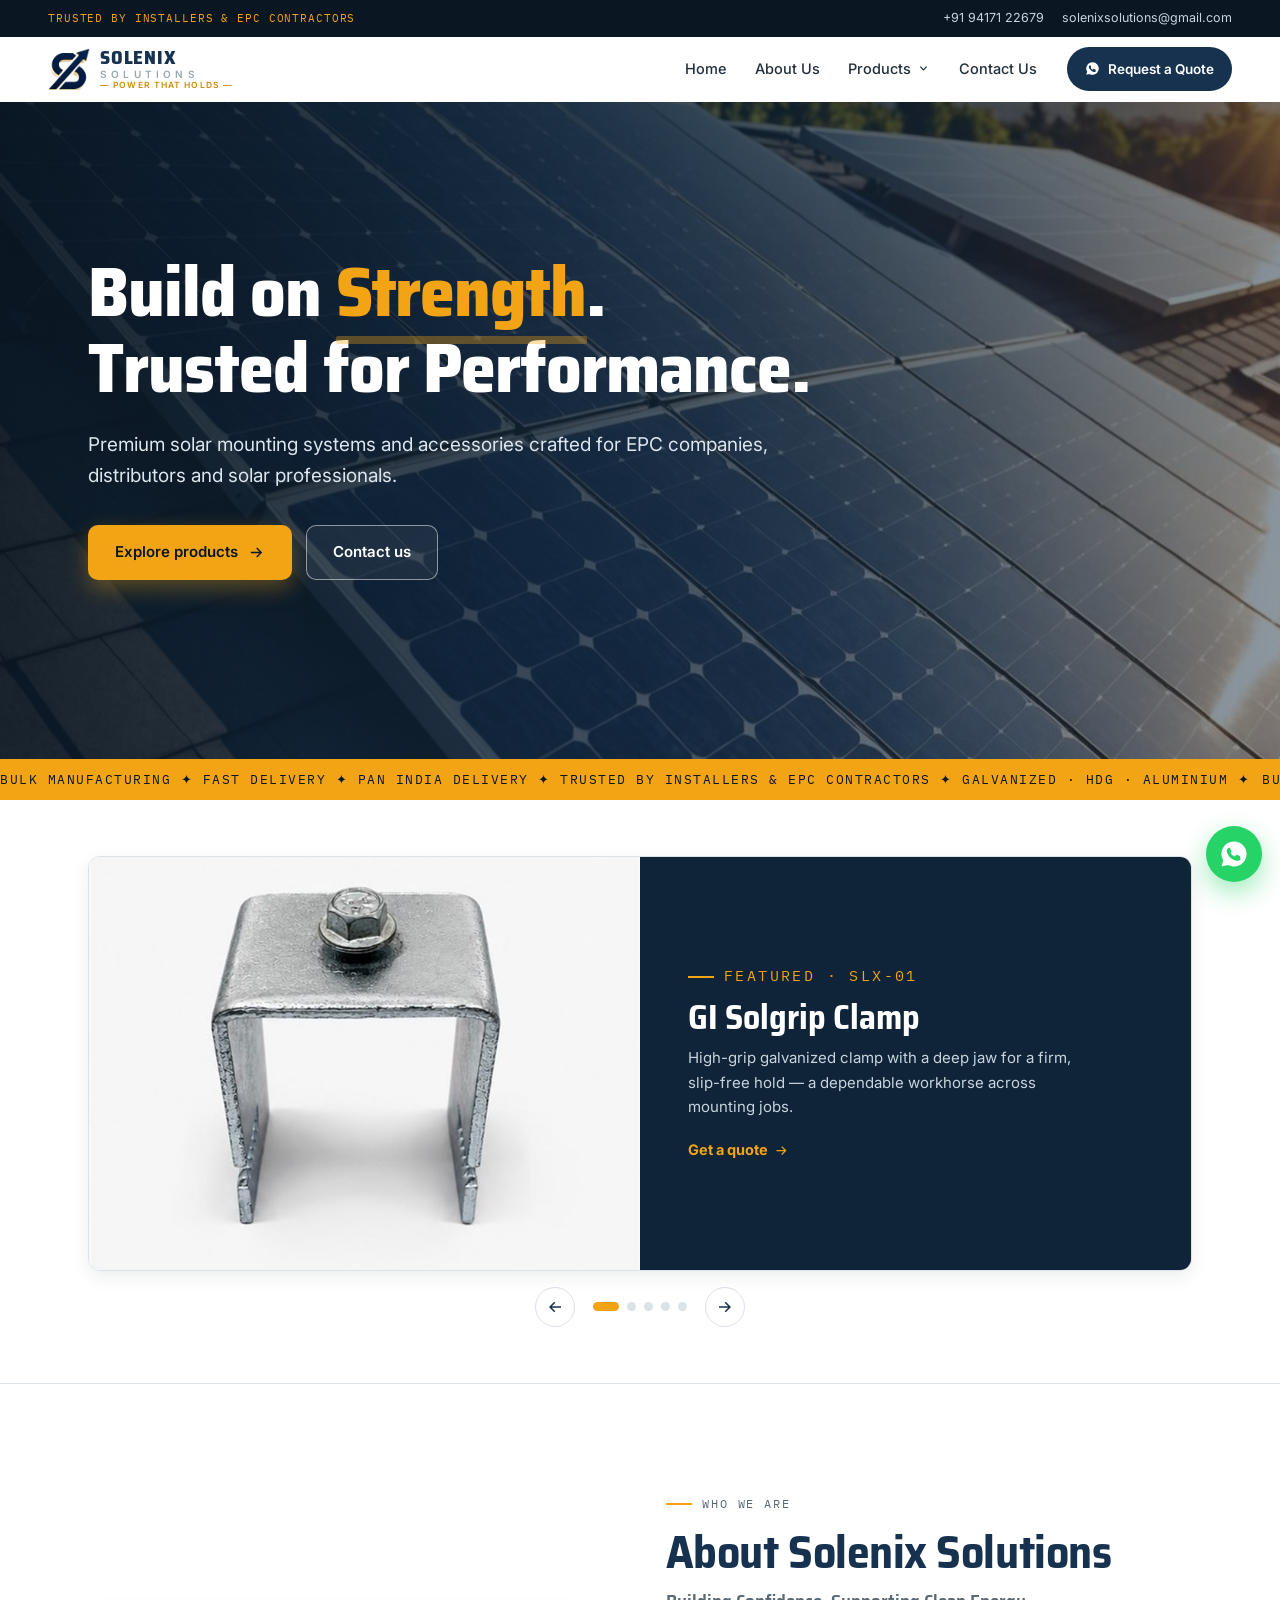
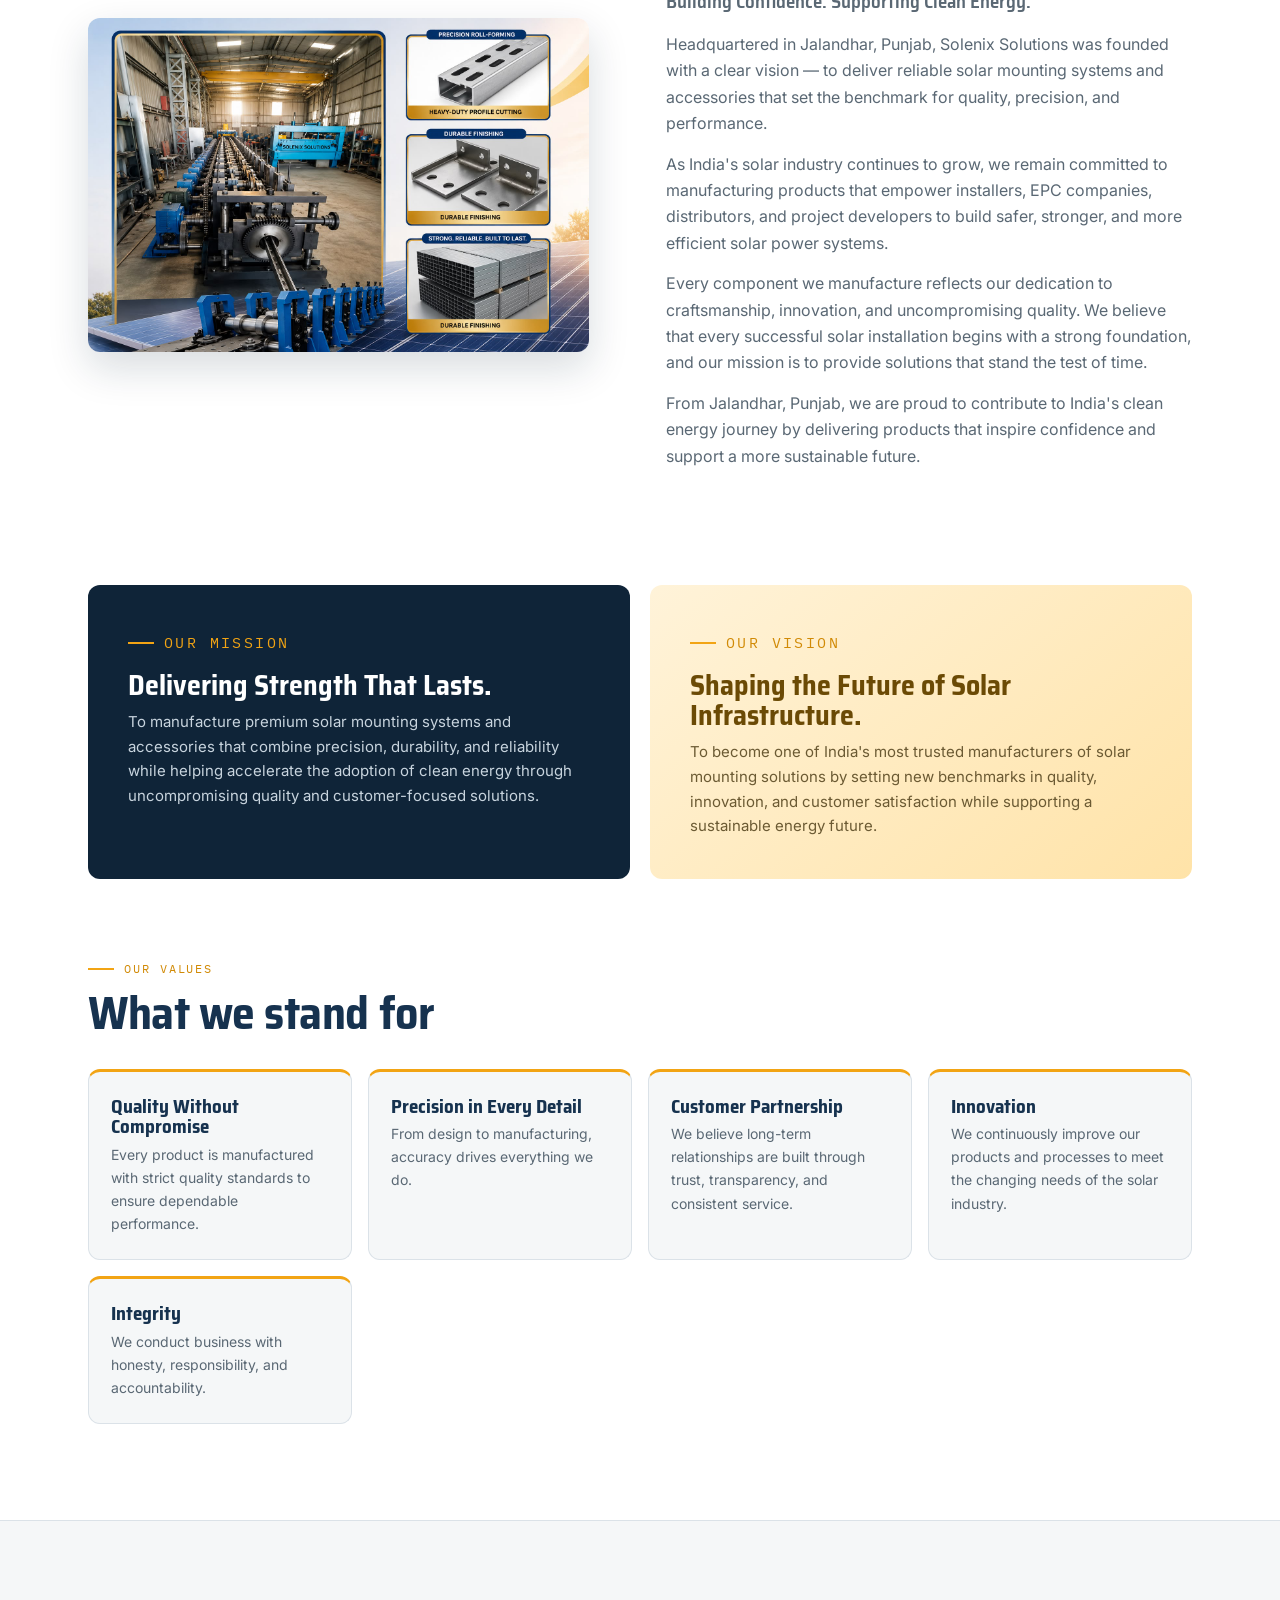
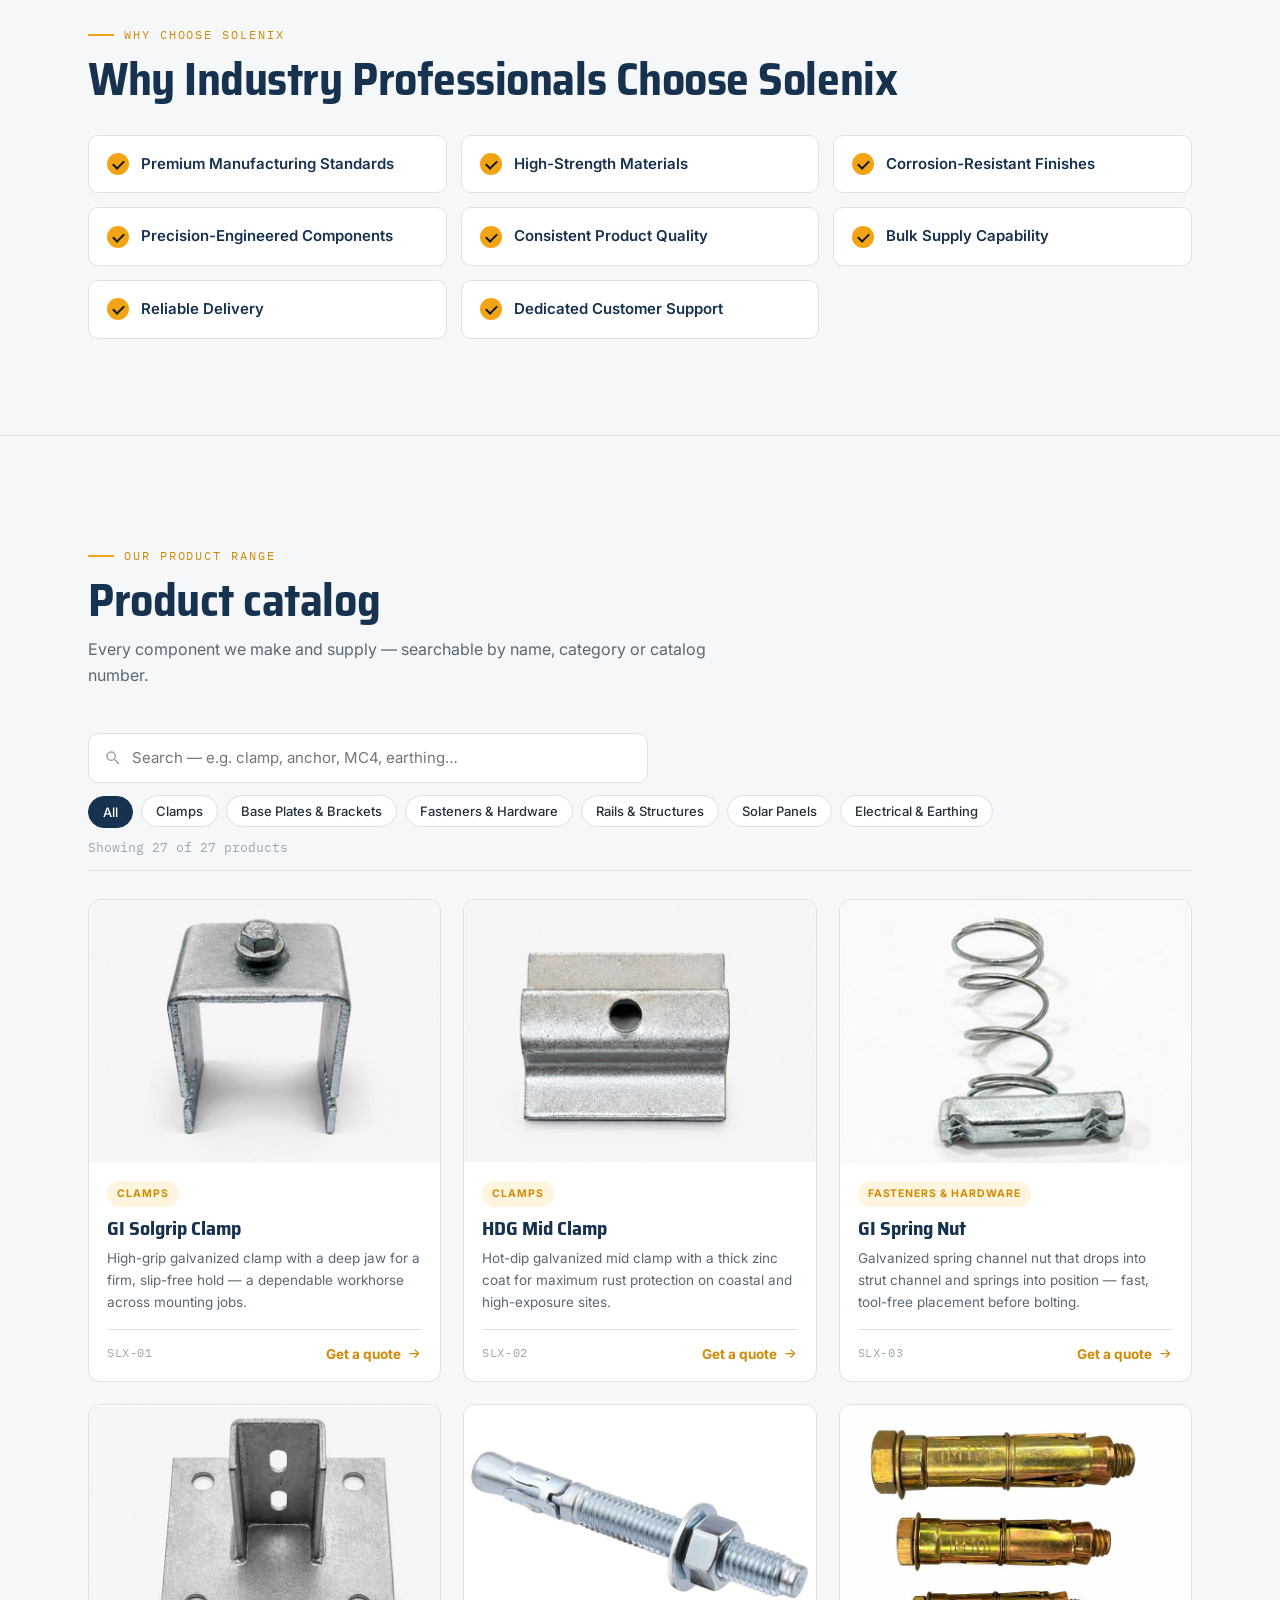
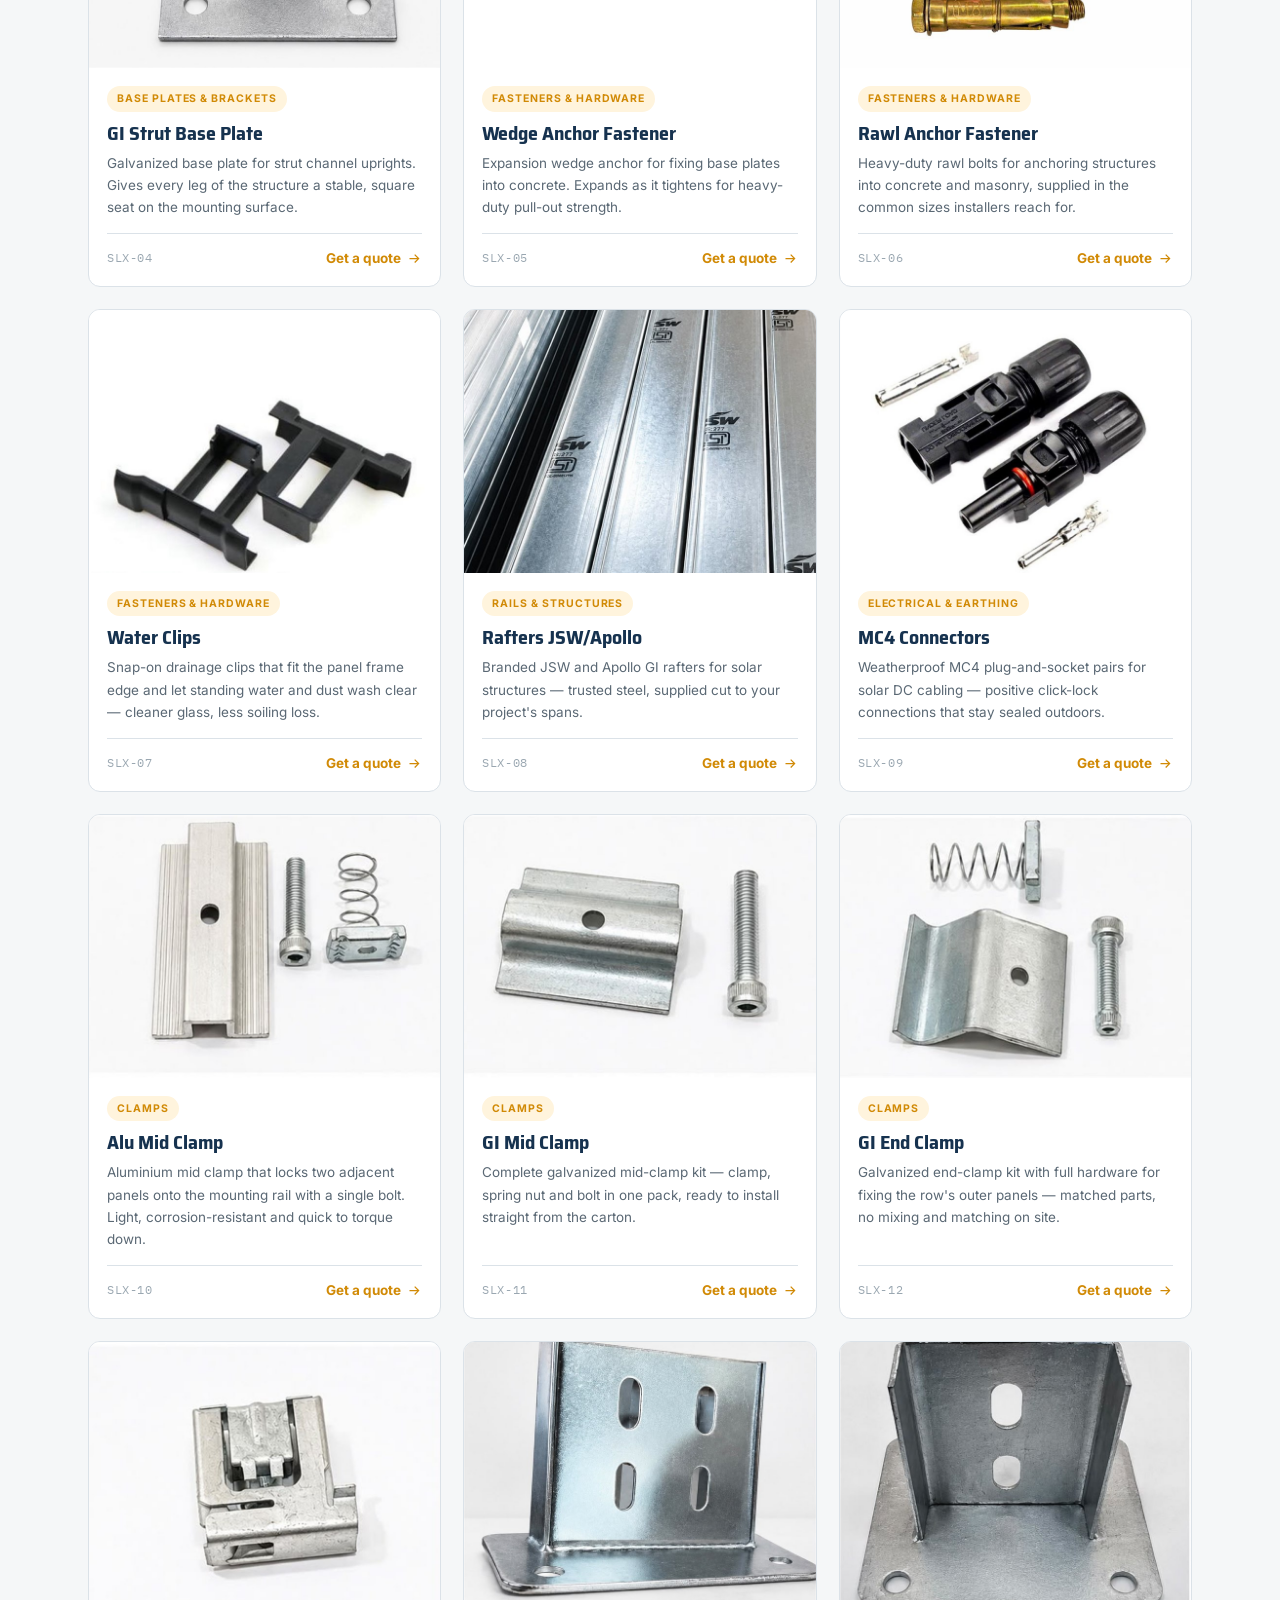
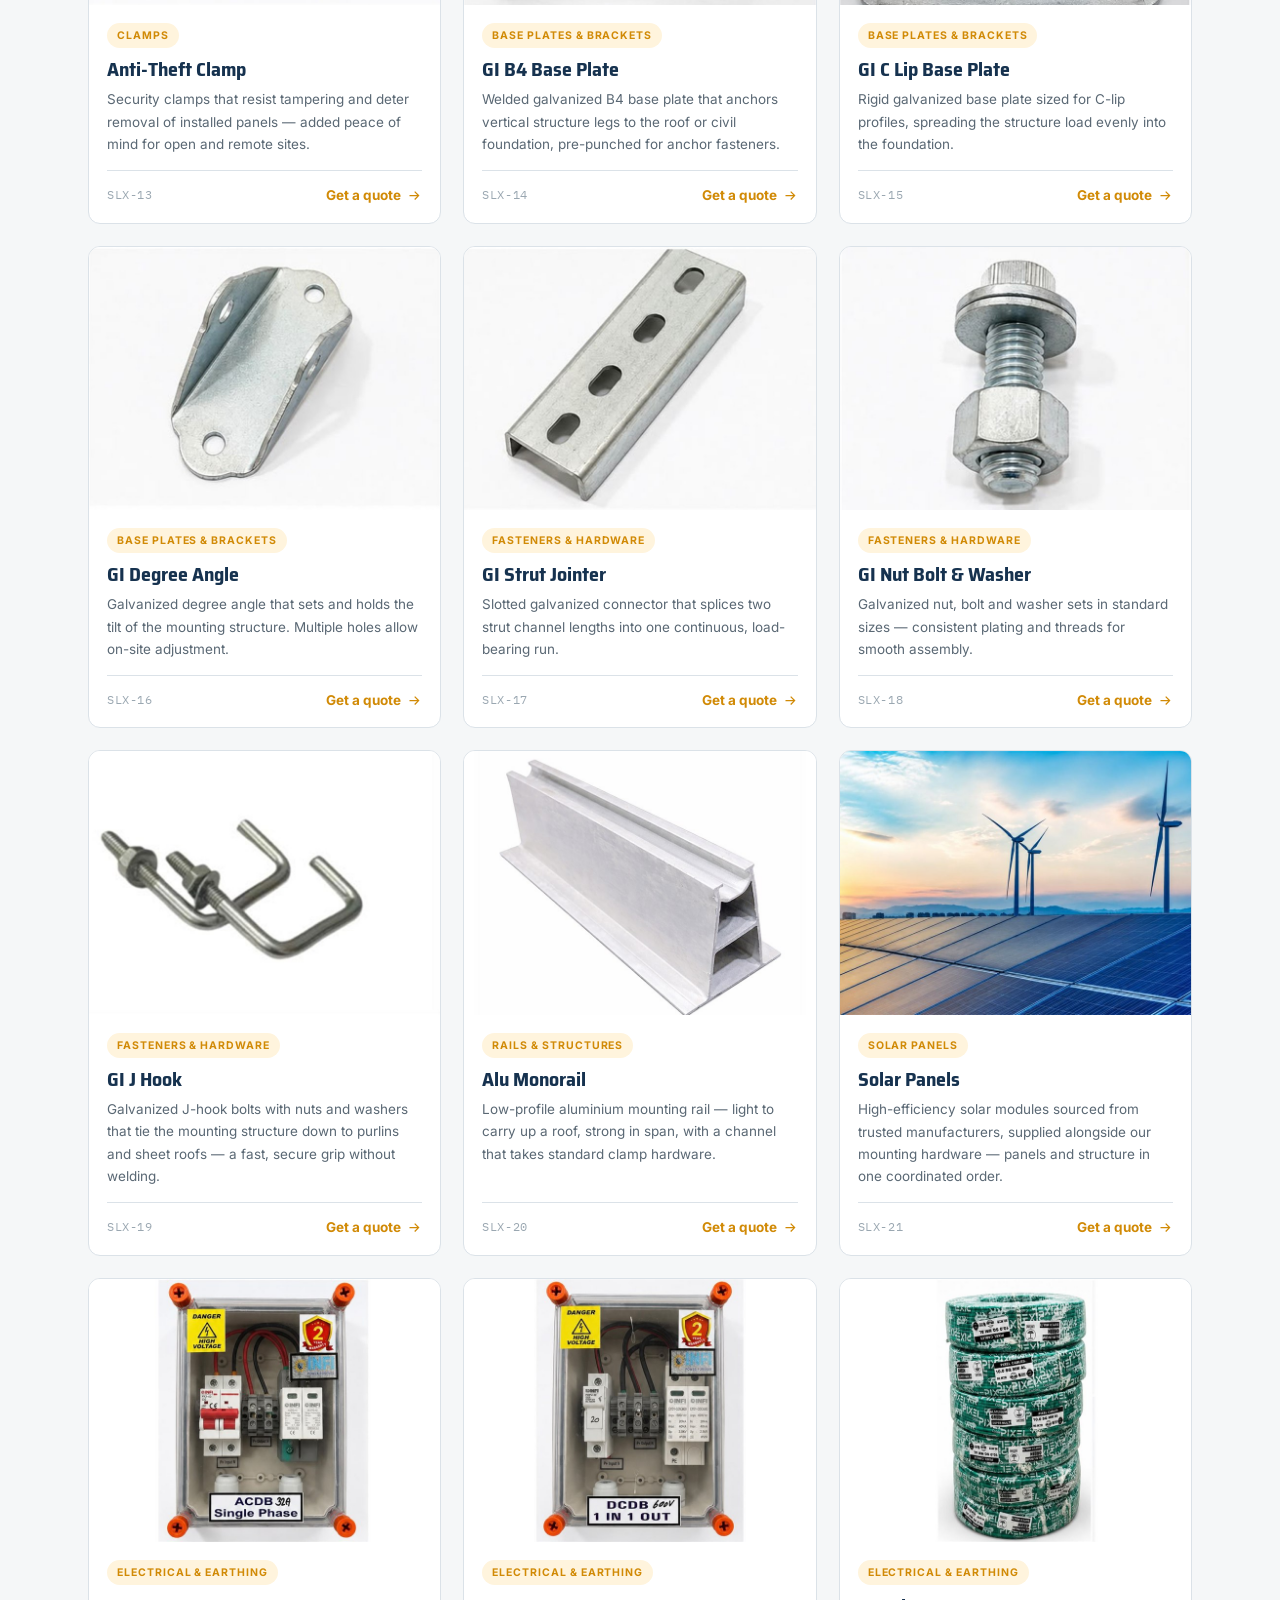
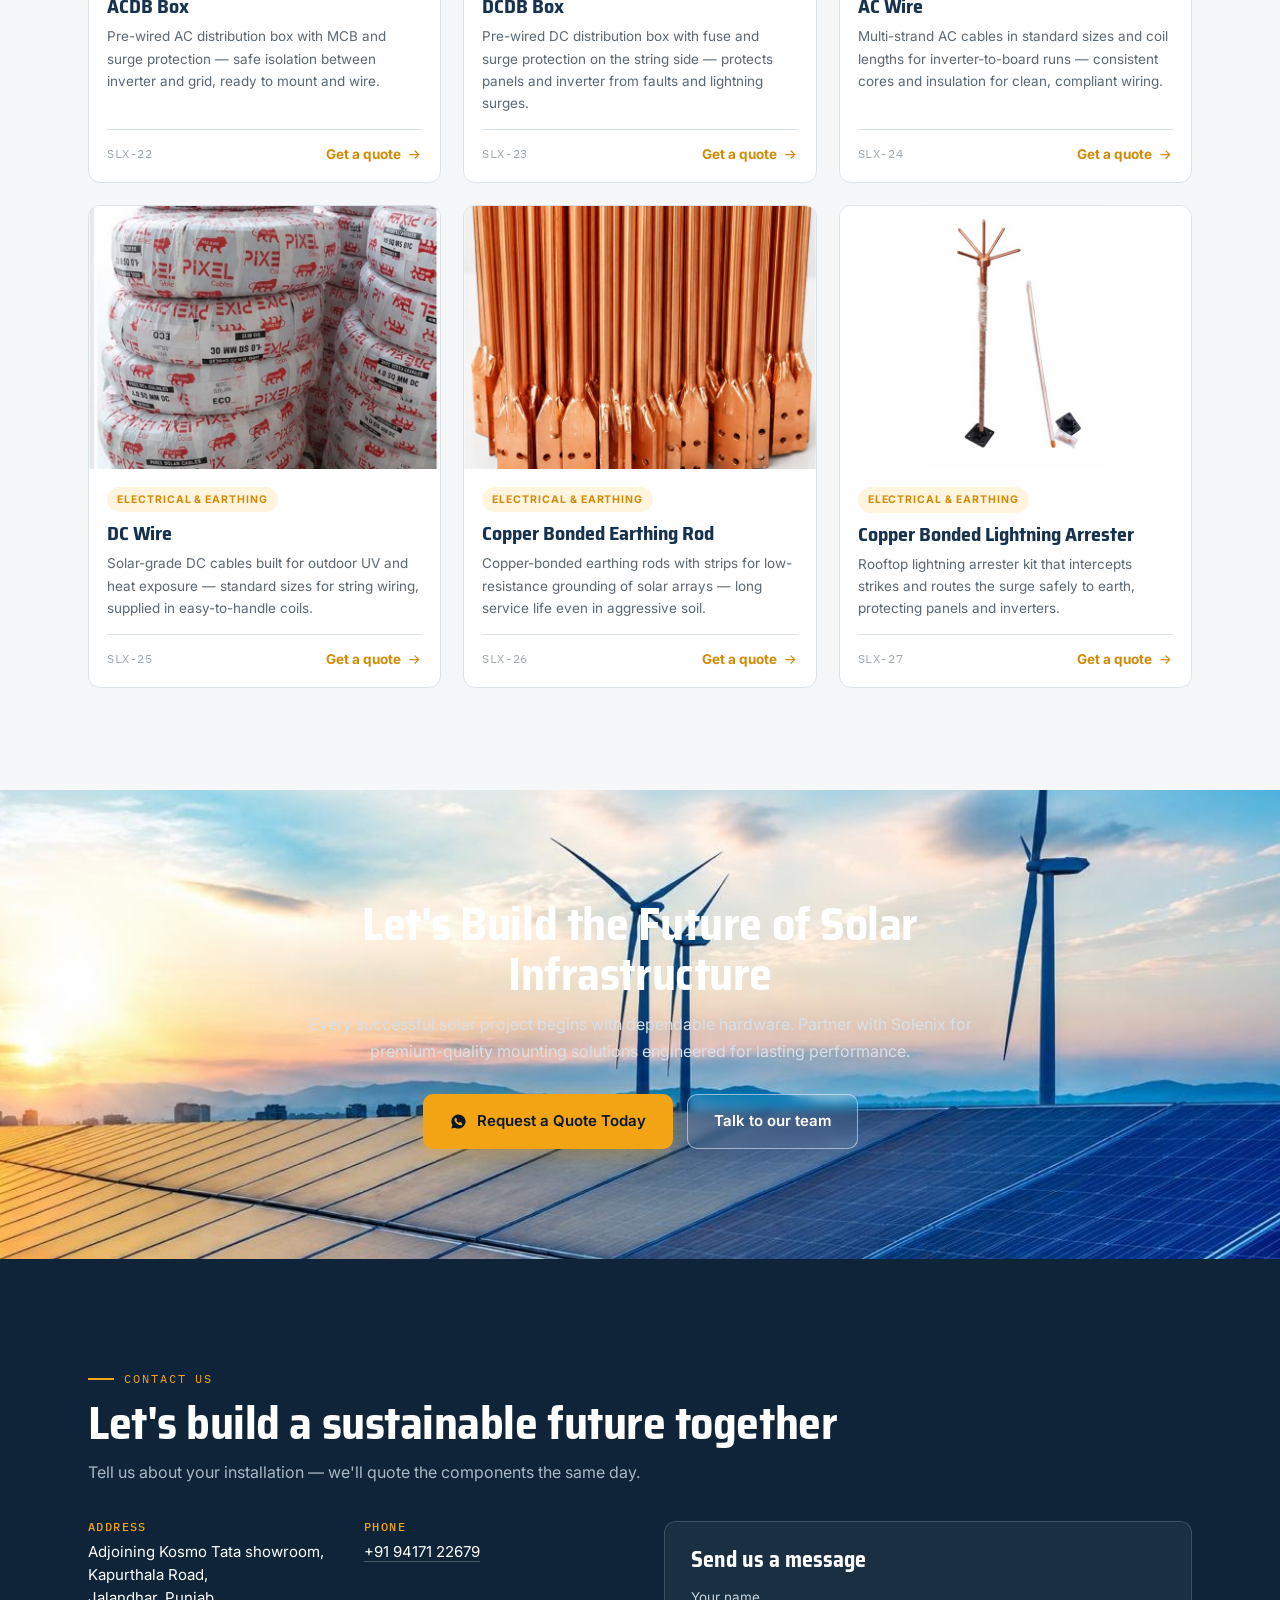
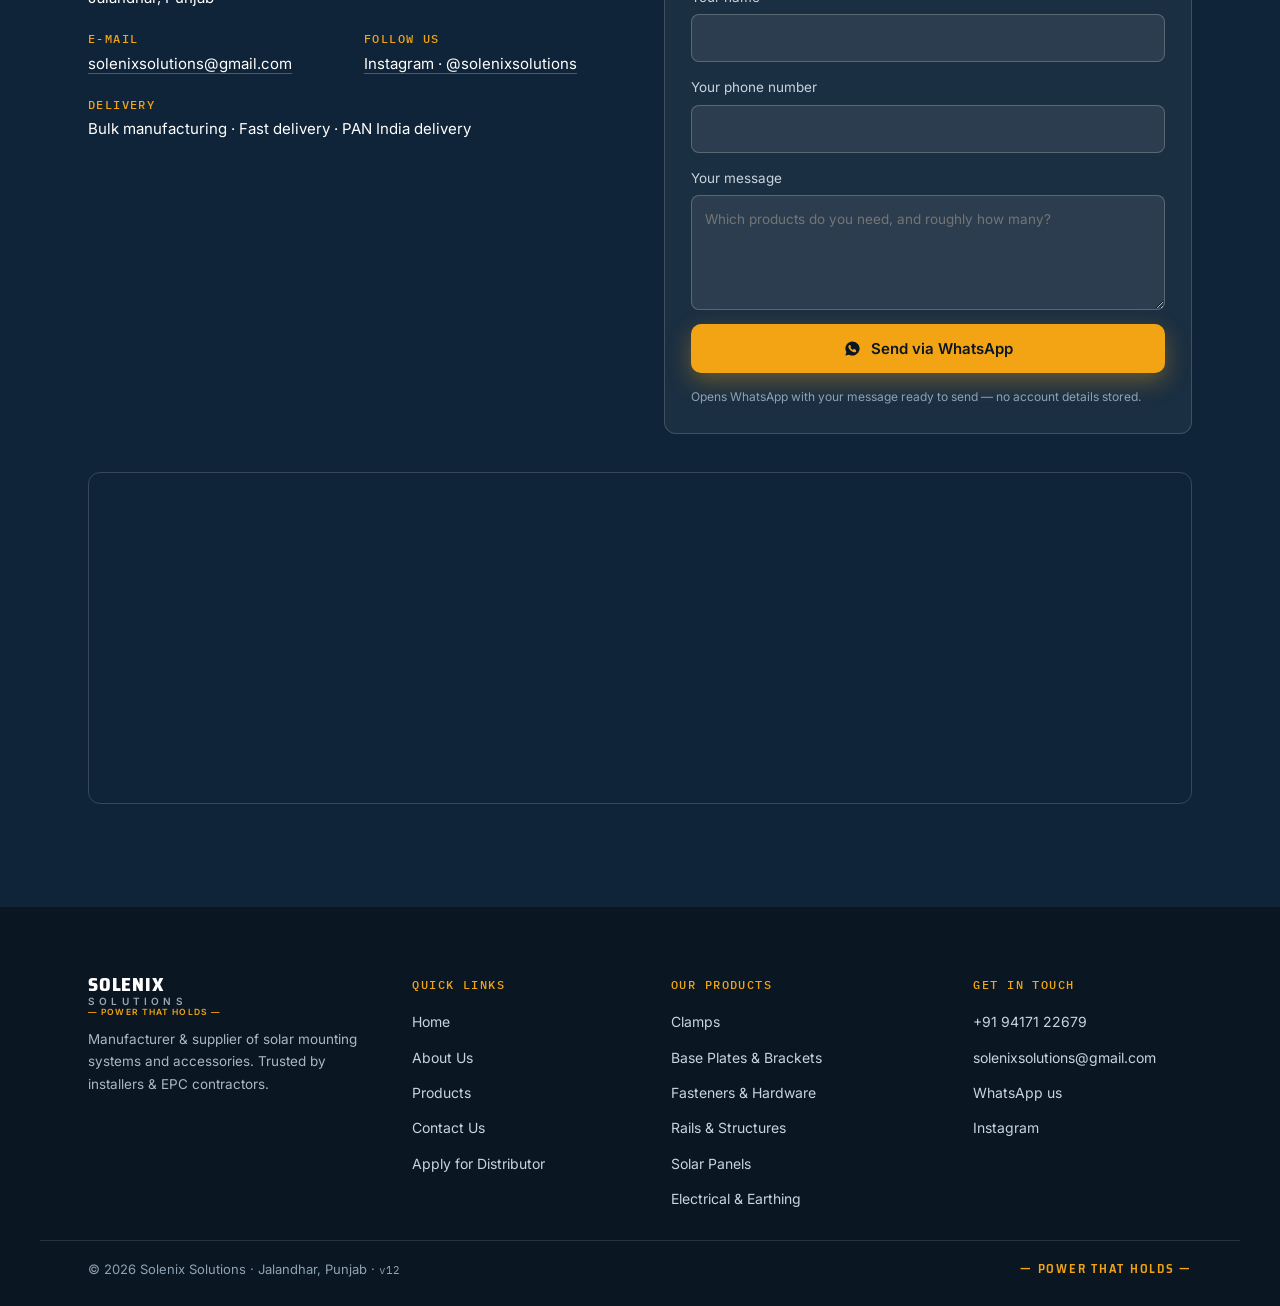
==== commit e7a91b6f: "Replace product catalog with full 27-item range (build v12) Swaps out the old 23-item PDF-sourced ca" ====
--- a/solenix-website/index.html
+++ b/solenix-website/index.html
@@ -1,5 +1,5 @@
 <!DOCTYPE html>
-<!-- Solenix Solutions website · build v10 -->
+<!-- Solenix Solutions website · build v12 -->
 <html lang="en">
 <head>
   <meta charset="UTF-8" />
@@ -307,7 +307,7 @@
     </div>
   </div>
   <div class="footer-base">
-    <span>© <span id="year"></span> Solenix Solutions · Jalandhar, Punjab · <span class="build-tag">v10</span></span>
+    <span>© <span id="year"></span> Solenix Solutions · Jalandhar, Punjab · <span class="build-tag">v12</span></span>
     <span class="tagline-gold">— Power That Holds —</span>
   </div>
 </footer>
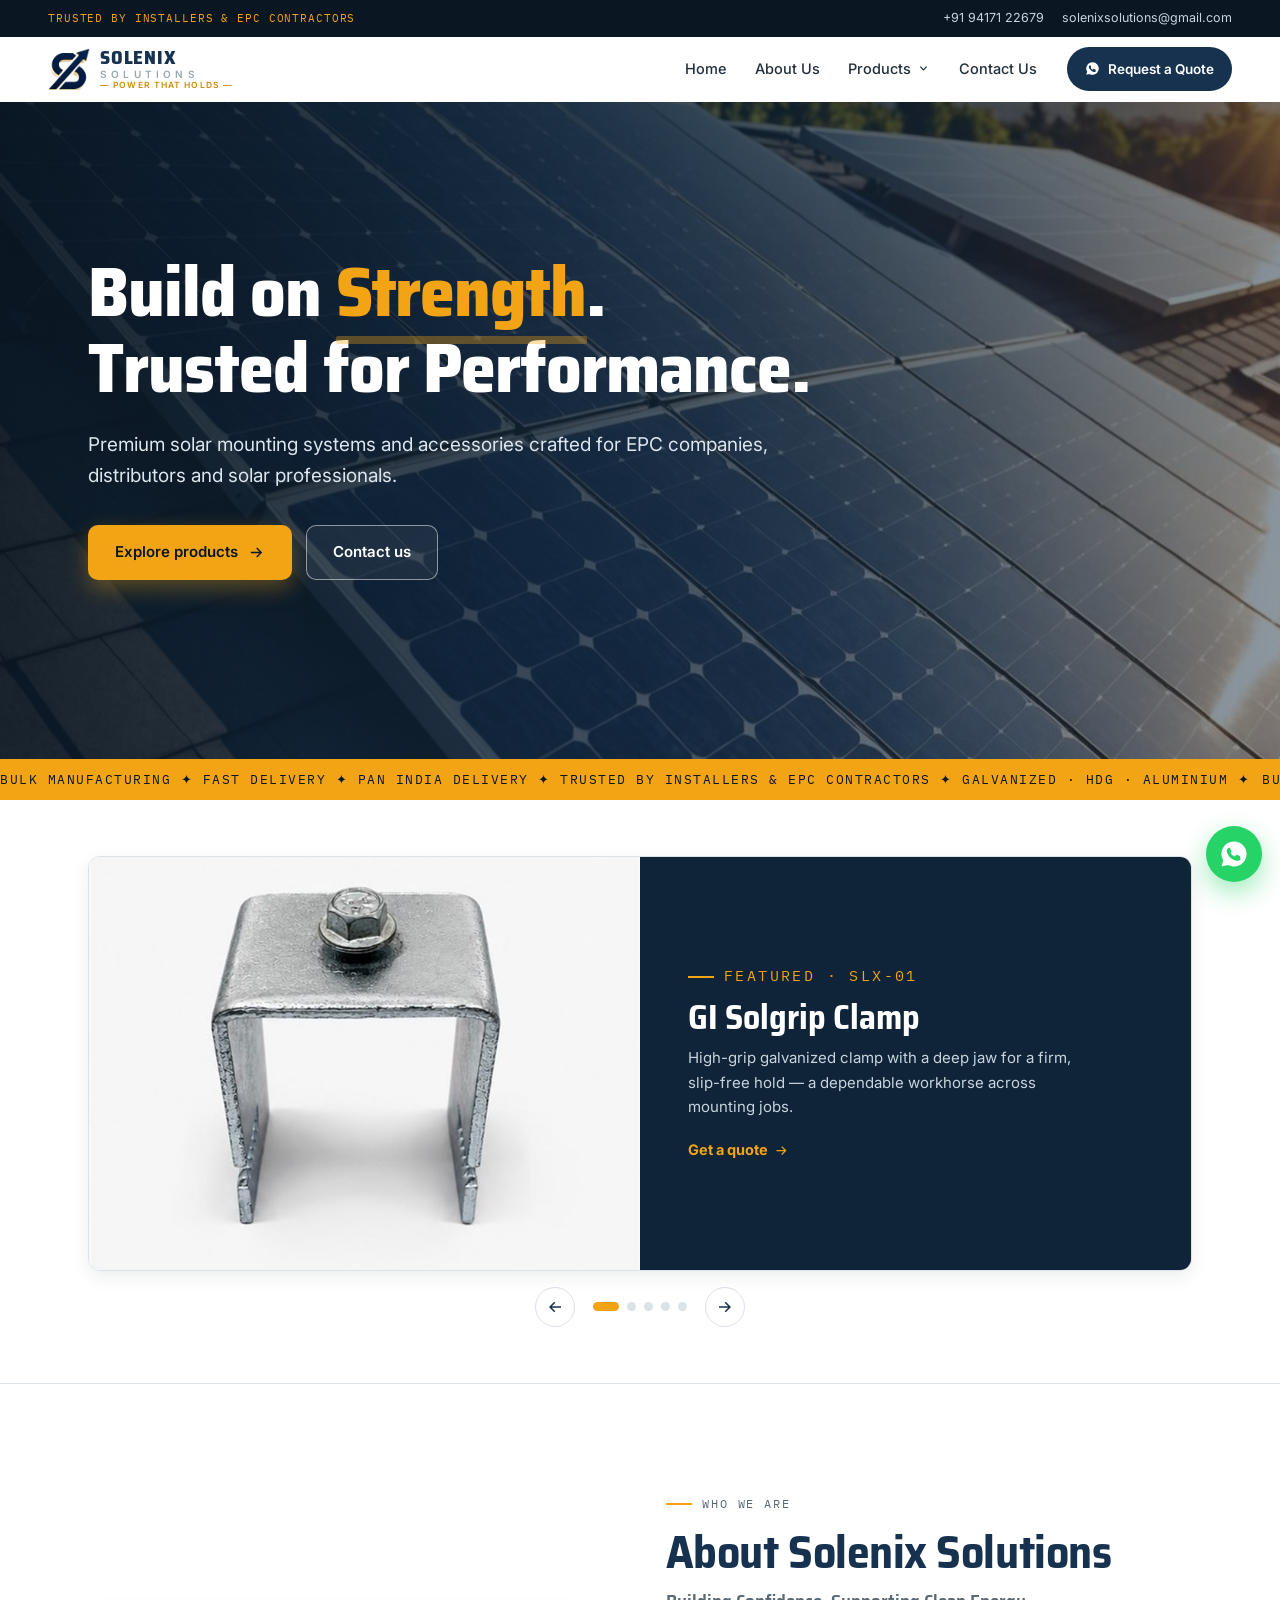
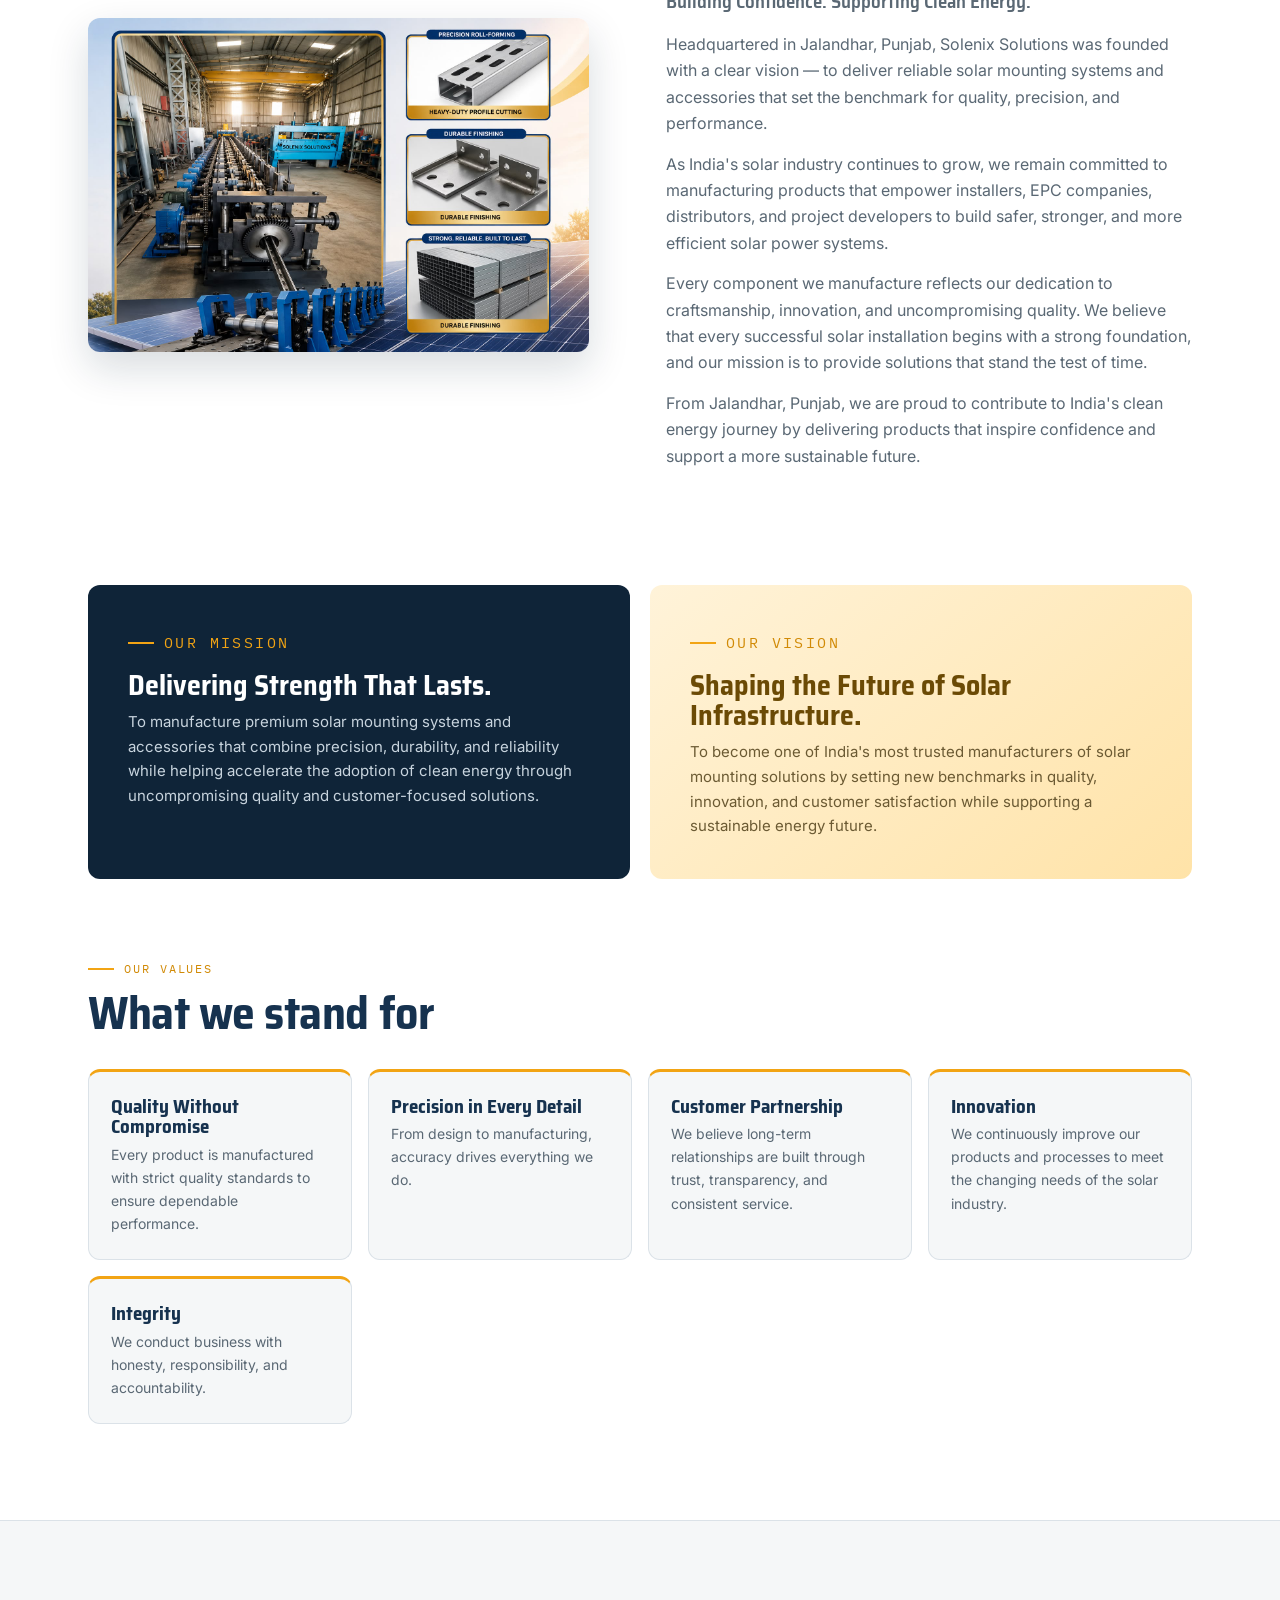
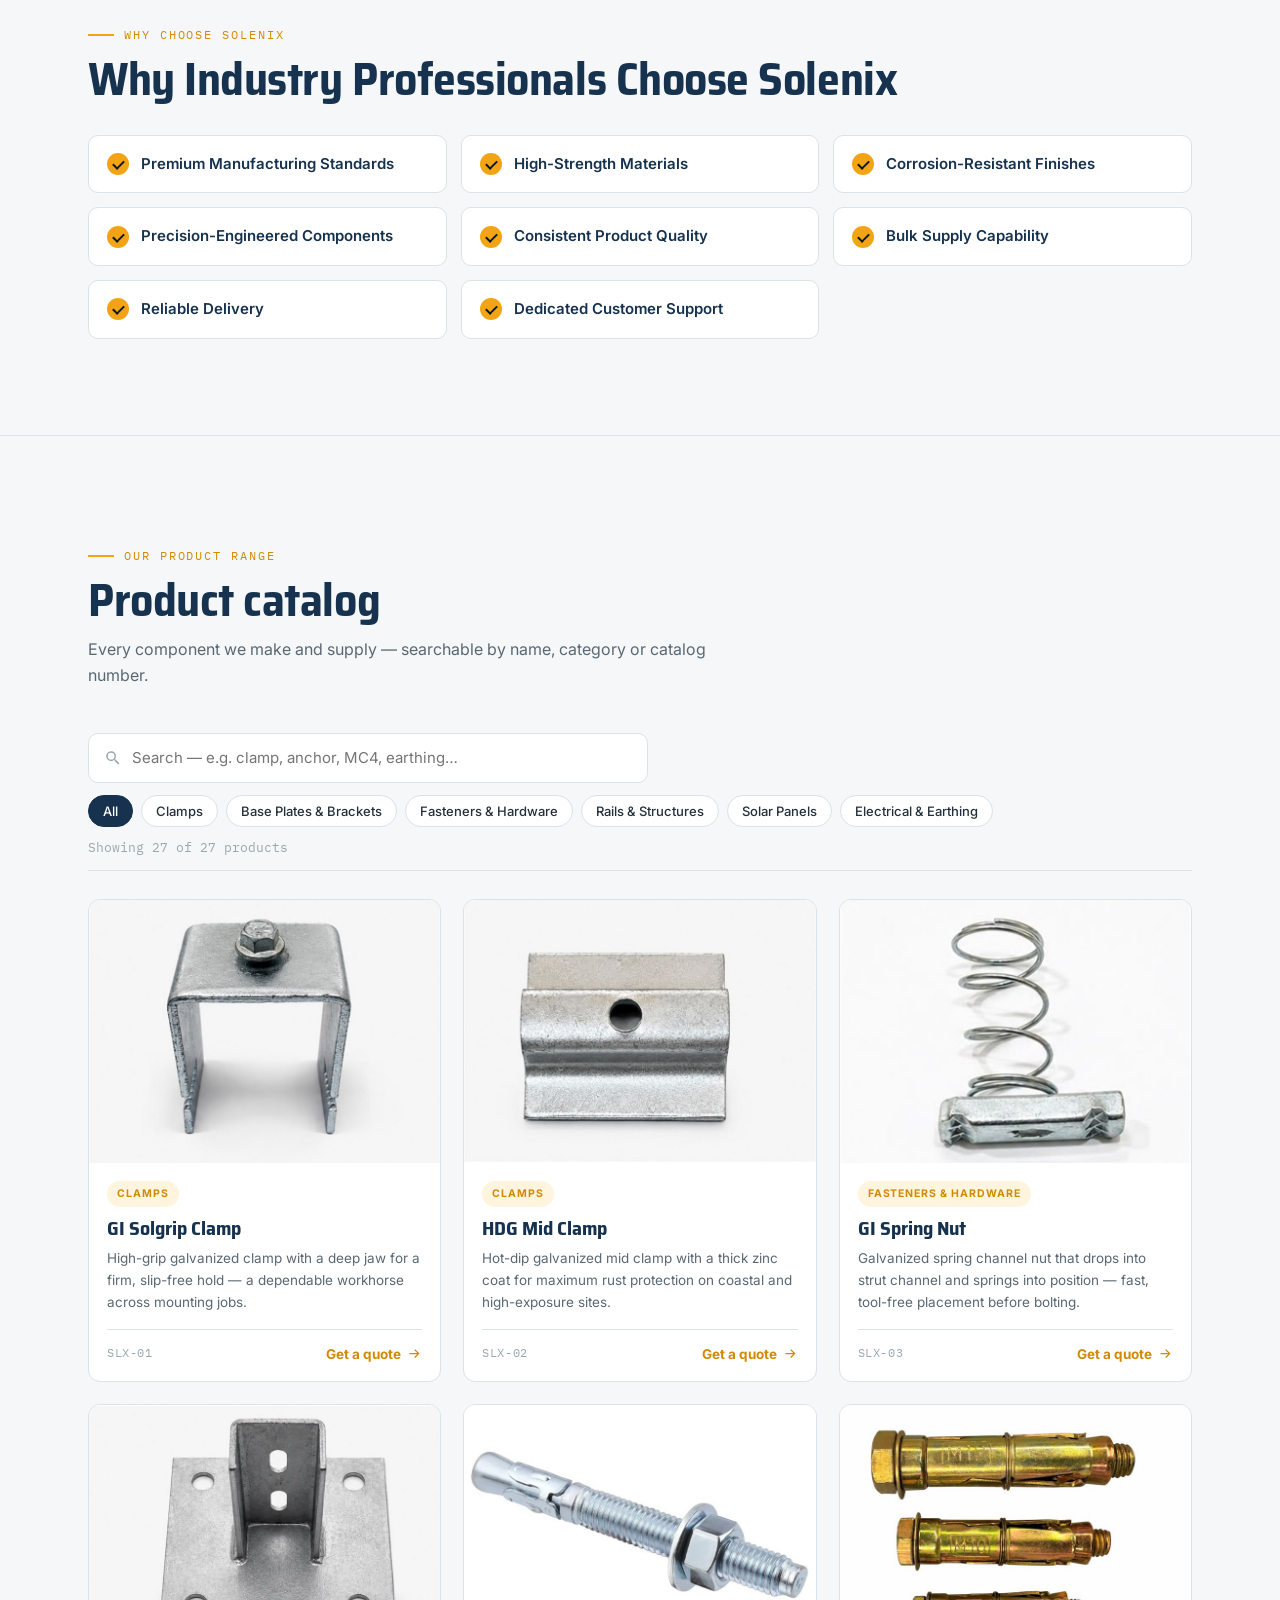
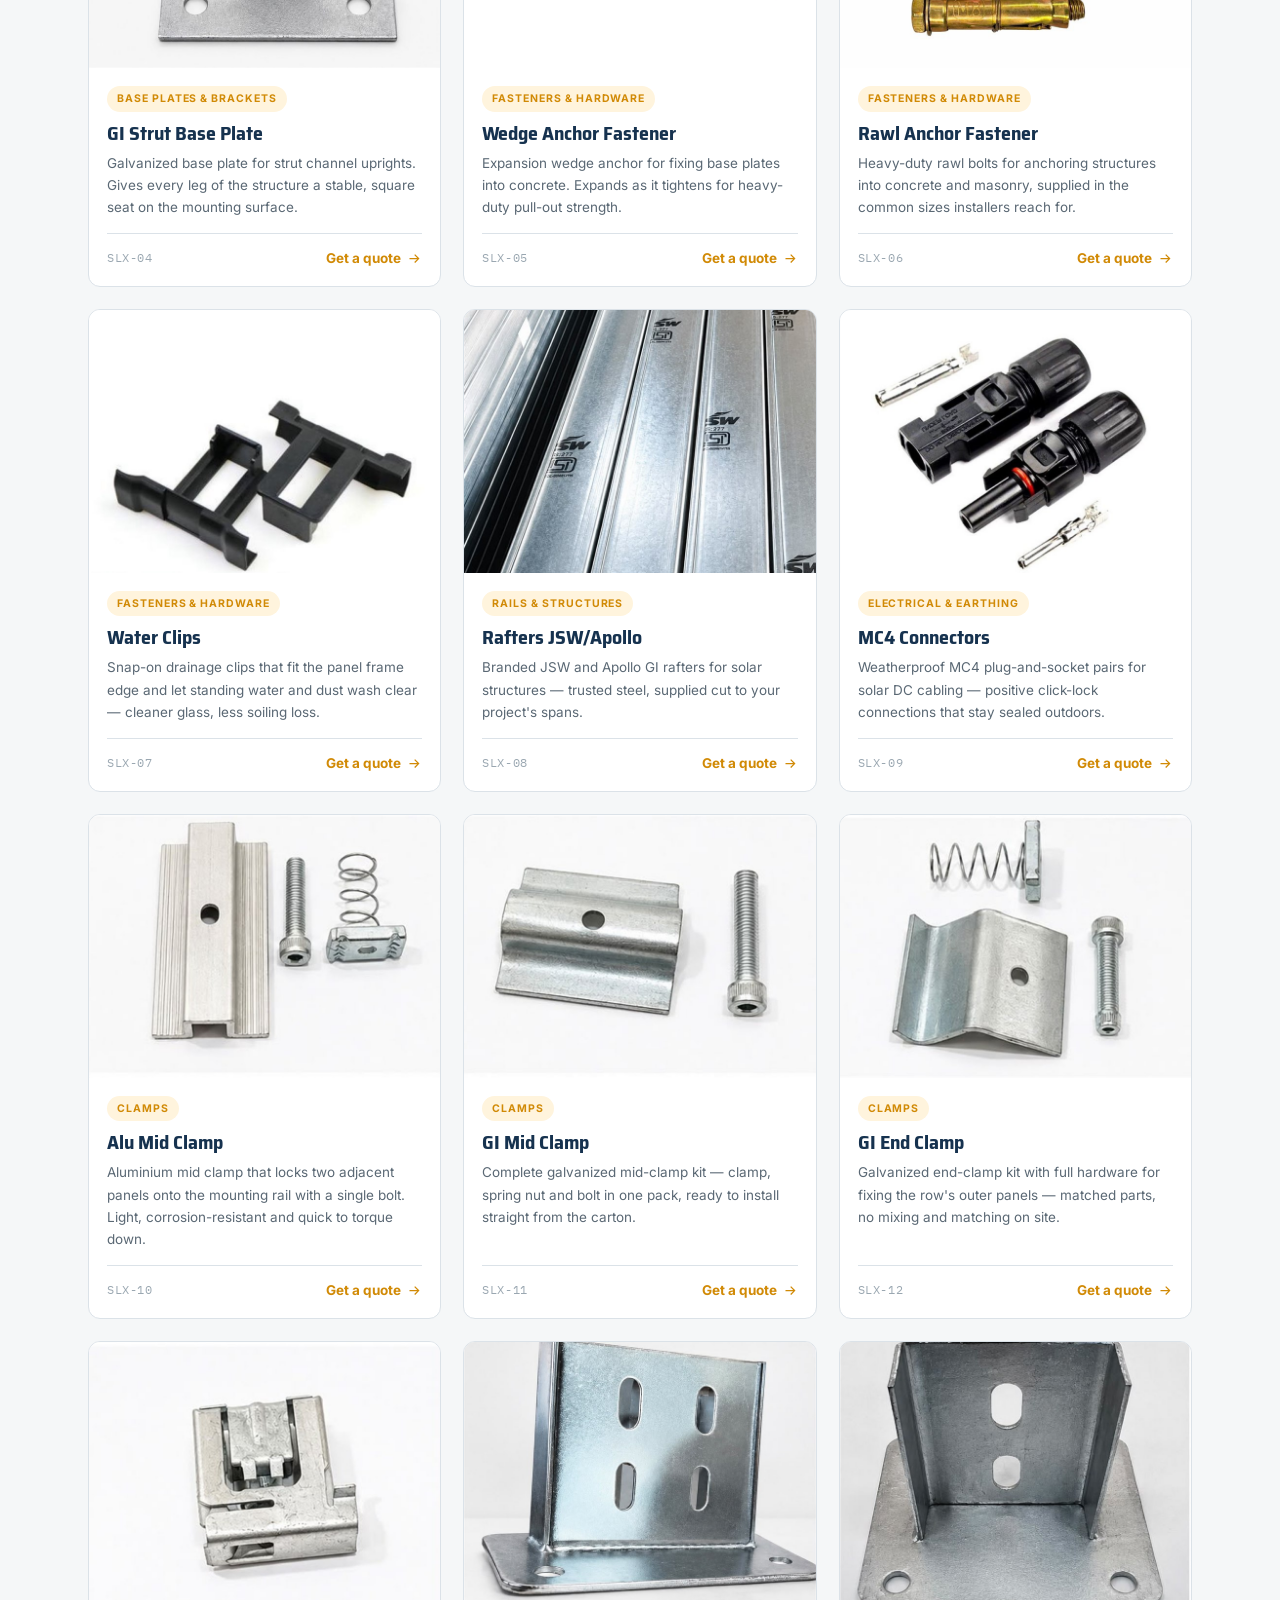
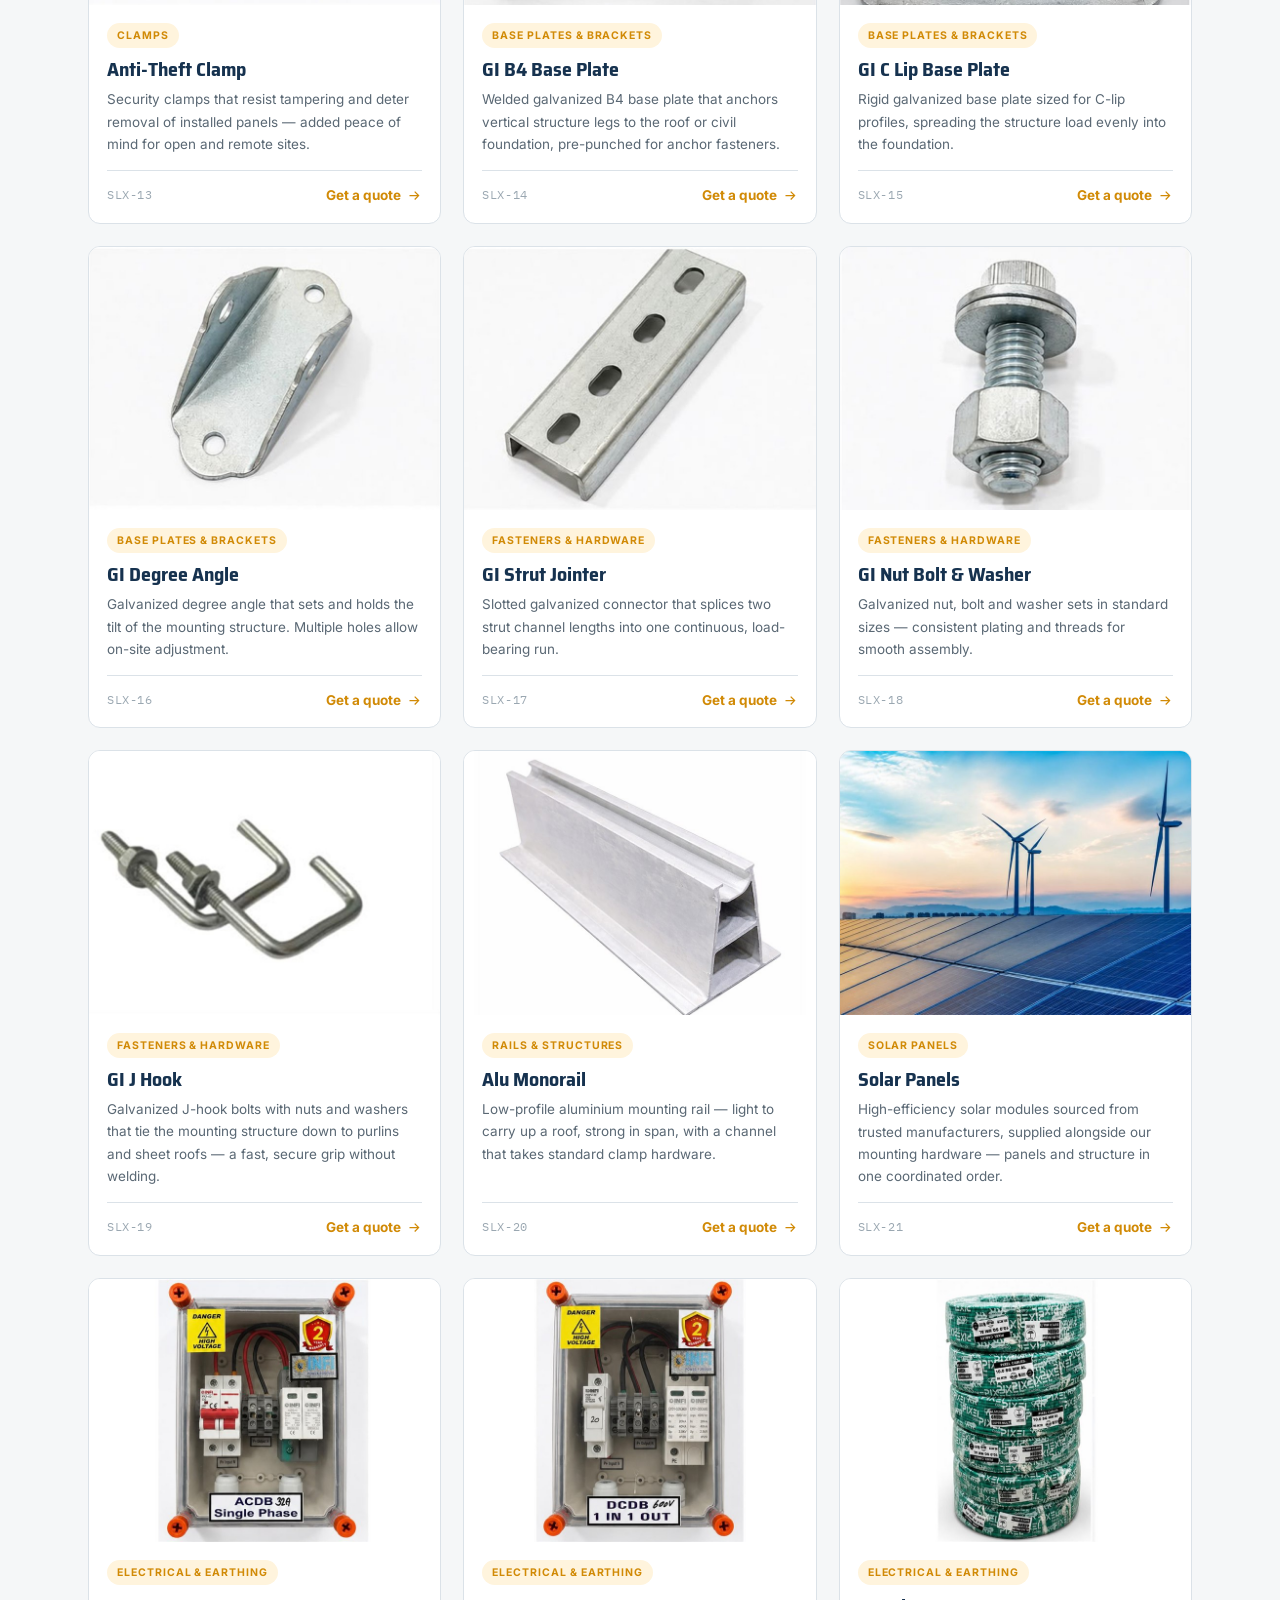
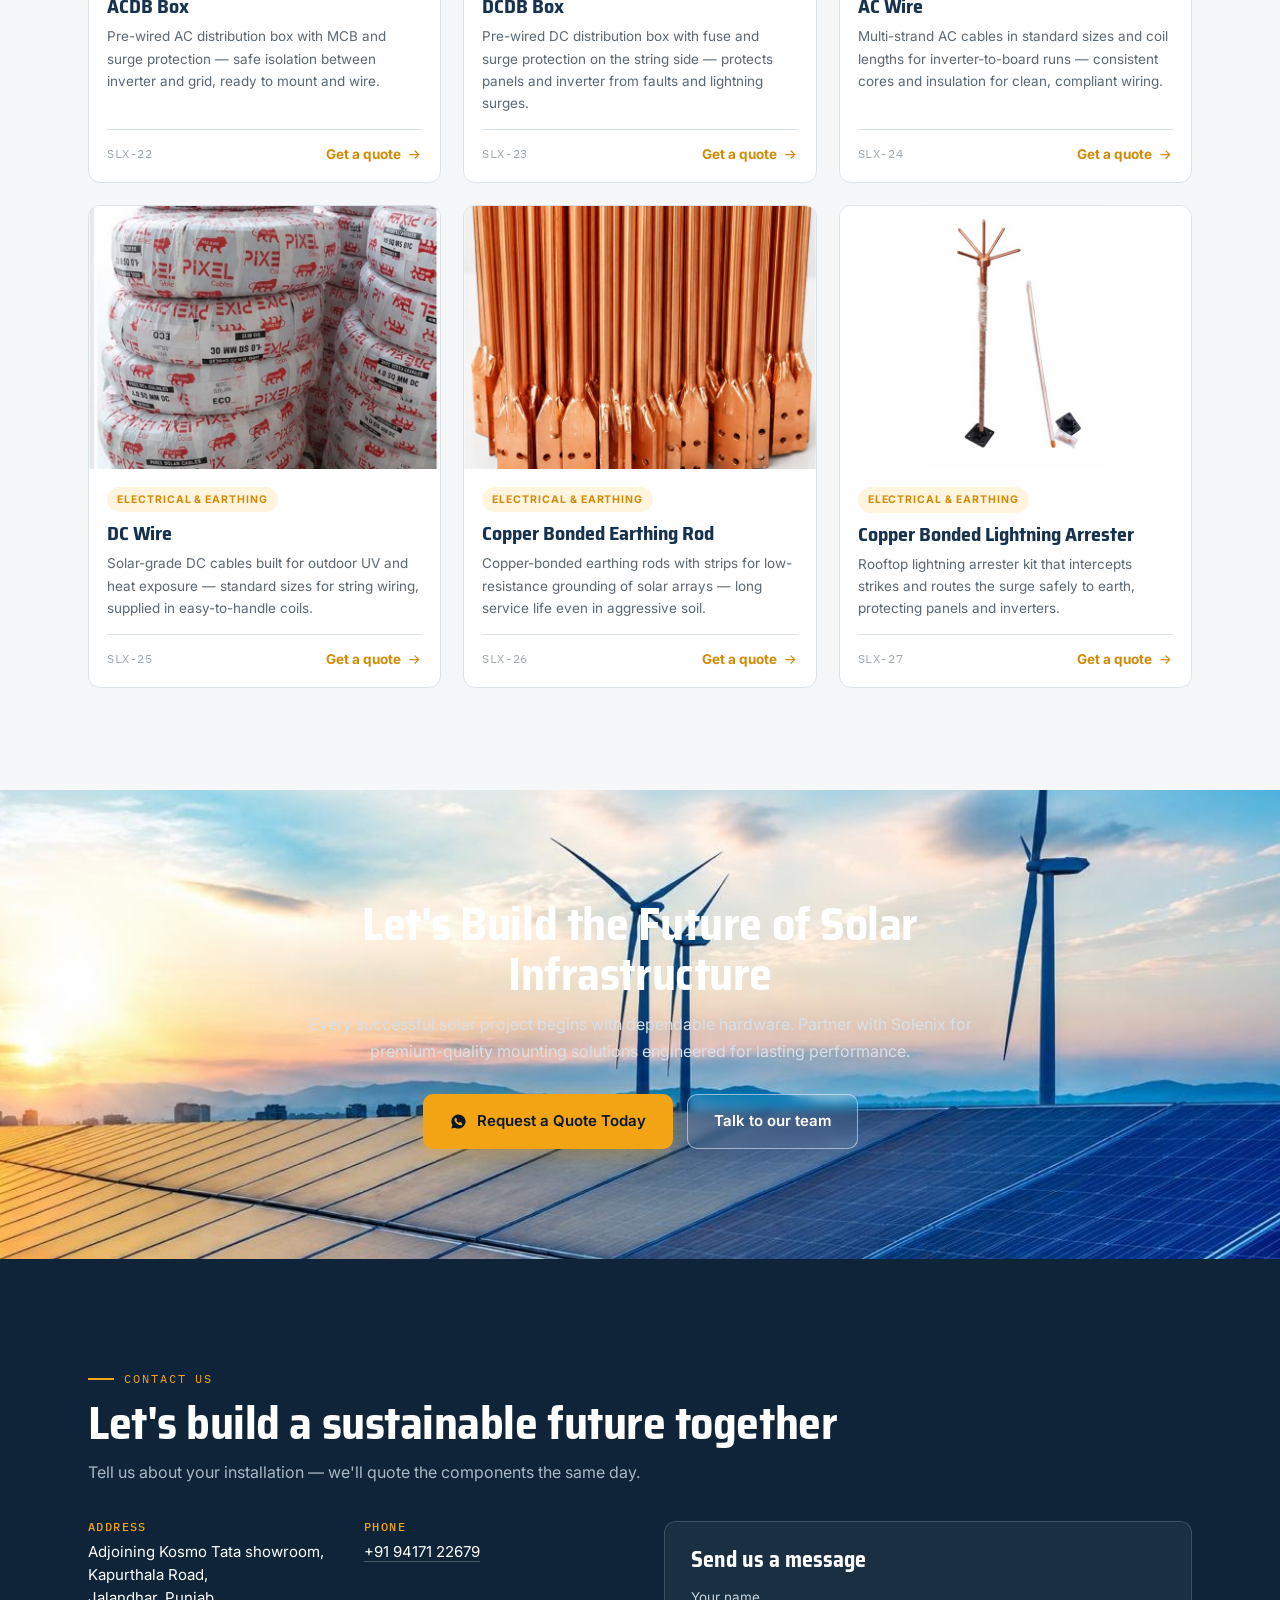
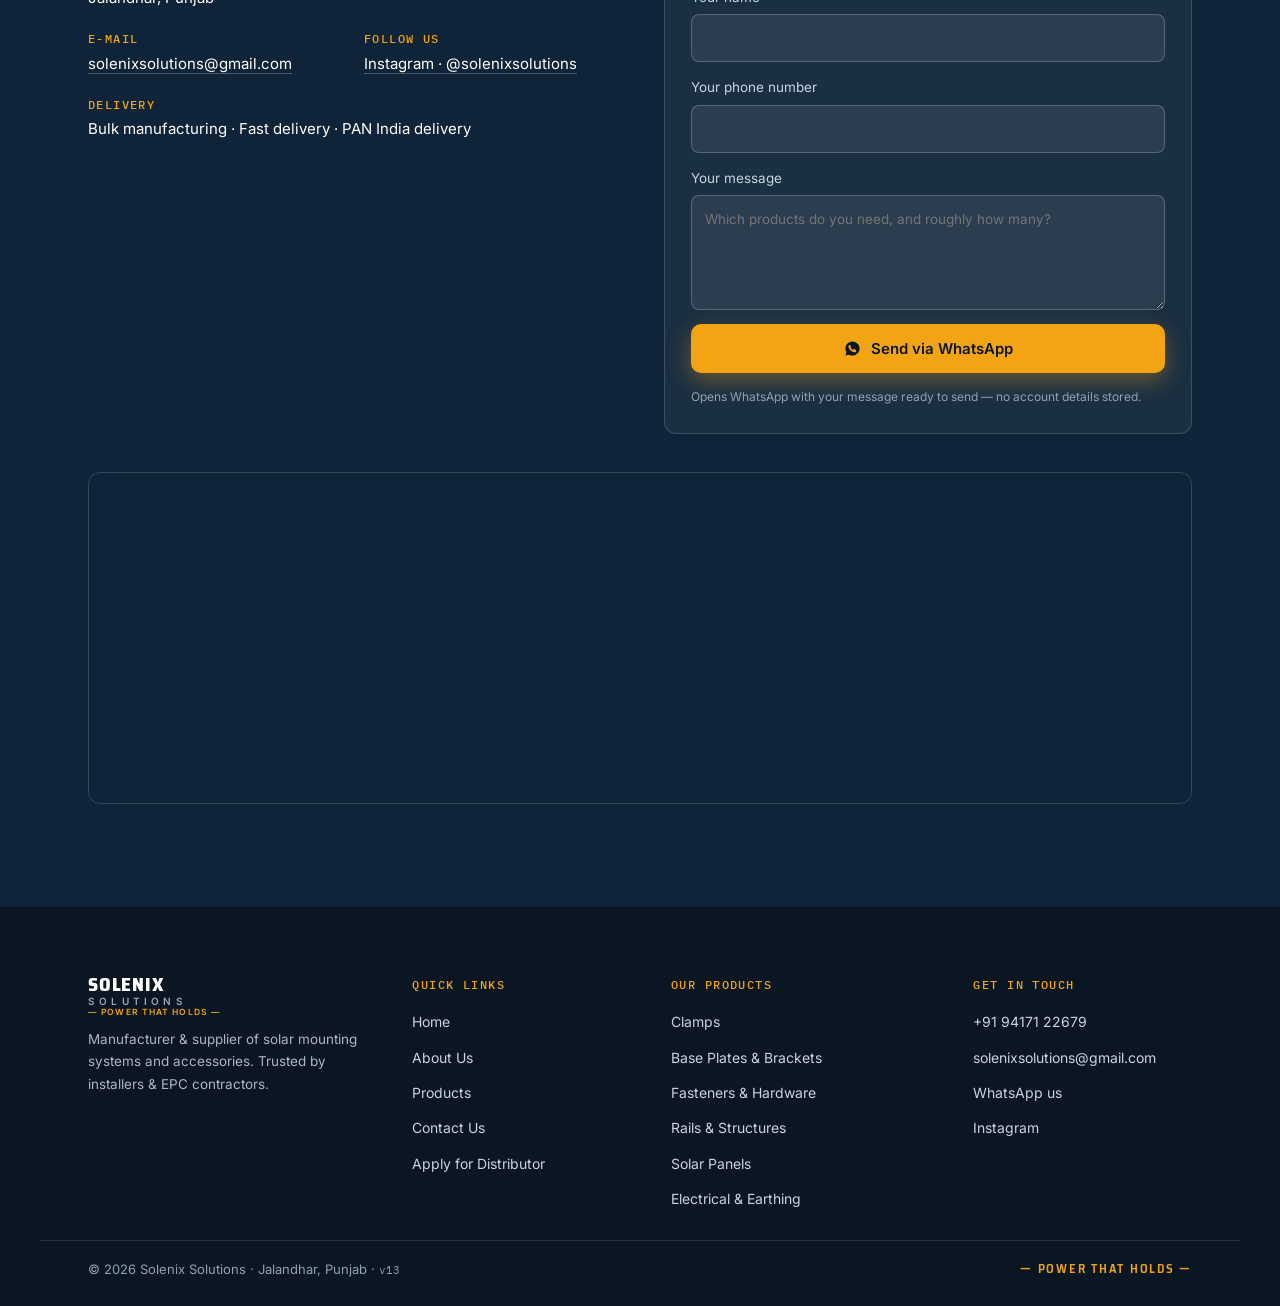
==== commit 0c6929f8: "Add custom domain solenixsolutions.com + social-preview meta tags (build v13) - GitHub Pages custom " ====
--- a/solenix-website/index.html
+++ b/solenix-website/index.html
@@ -1,11 +1,23 @@
 <!DOCTYPE html>
-<!-- Solenix Solutions website · build v12 -->
+<!-- Solenix Solutions website · build v13 -->
 <html lang="en">
 <head>
   <meta charset="UTF-8" />
   <meta name="viewport" content="width=device-width, initial-scale=1.0" />
   <title>Solenix Solutions — Solar Mounting Systems &amp; Accessories | Jalandhar</title>
   <meta name="description" content="Solenix Solutions — Power That Holds. Premium solar mounting systems and accessories for EPC companies, distributors and solar professionals. Manufactured in Jalandhar, Punjab. Call +91 94171 22679." />
+  <link rel="canonical" href="https://solenixsolutions.com/" />
+  <meta property="og:type" content="website" />
+  <meta property="og:site_name" content="Solenix Solutions" />
+  <meta property="og:url" content="https://solenixsolutions.com/" />
+  <meta property="og:title" content="Solenix Solutions — Solar Mounting Systems &amp; Accessories | Jalandhar" />
+  <meta property="og:description" content="Power That Holds. Premium solar mounting systems &amp; accessories for EPC companies, distributors and solar professionals. Manufactured in Jalandhar, Punjab." />
+  <meta property="og:image" content="https://solenixsolutions.com/images/hero-bg.jpg" />
+  <meta property="og:image:alt" content="Solenix Solutions — solar mounting systems, Jalandhar" />
+  <meta name="twitter:card" content="summary_large_image" />
+  <meta name="twitter:title" content="Solenix Solutions — Solar Mounting Systems &amp; Accessories" />
+  <meta name="twitter:description" content="Power That Holds. Premium solar mounting systems &amp; accessories, manufactured in Jalandhar, Punjab." />
+  <meta name="twitter:image" content="https://solenixsolutions.com/images/hero-bg.jpg" />
   <link rel="preconnect" href="https://fonts.googleapis.com" />
   <link rel="preconnect" href="https://fonts.gstatic.com" crossorigin />
   <link href="https://fonts.googleapis.com/css2?family=Saira+SemiCondensed:wght@500;600;700;800&family=Inter:wght@400;500;600;700&family=IBM+Plex+Mono:wght@500&display=swap" rel="stylesheet" />
@@ -307,7 +319,7 @@
     </div>
   </div>
   <div class="footer-base">
-    <span>© <span id="year"></span> Solenix Solutions · Jalandhar, Punjab · <span class="build-tag">v12</span></span>
+    <span>© <span id="year"></span> Solenix Solutions · Jalandhar, Punjab · <span class="build-tag">v13</span></span>
     <span class="tagline-gold">— Power That Holds —</span>
   </div>
 </footer>
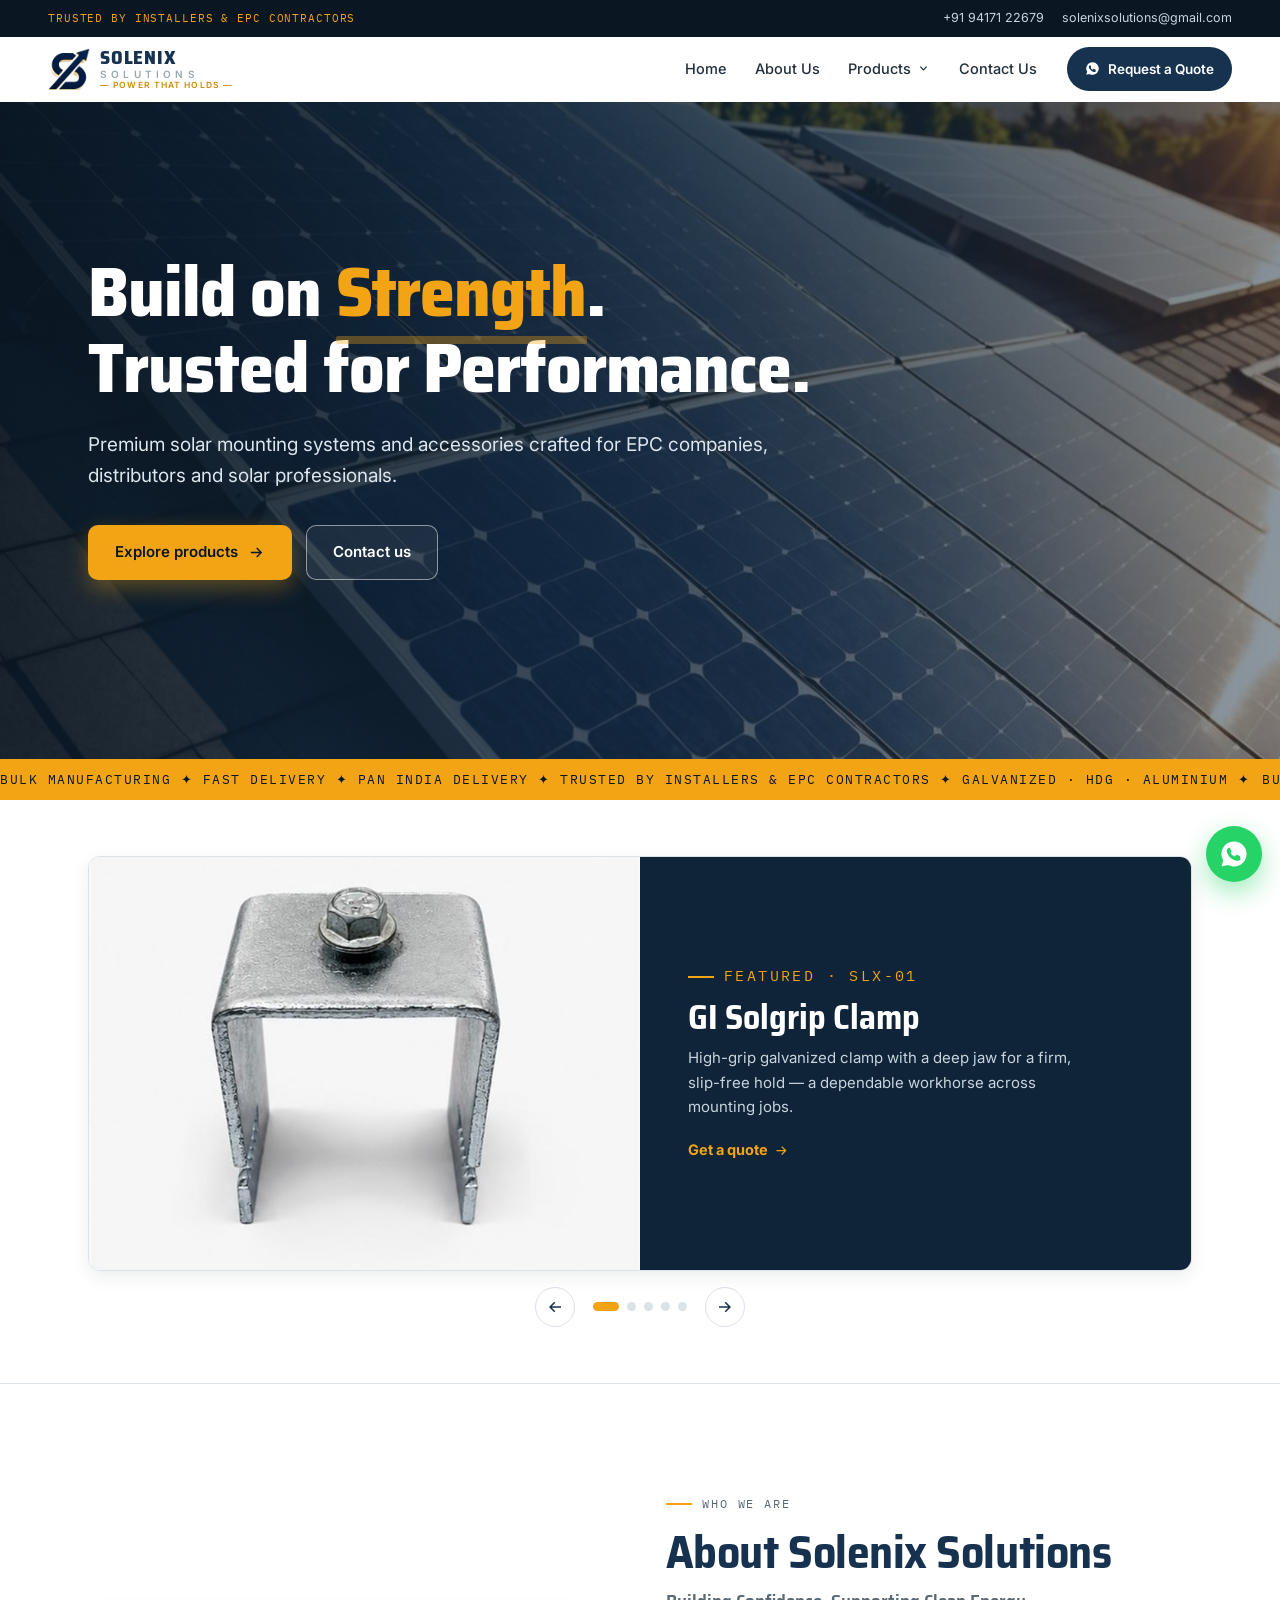
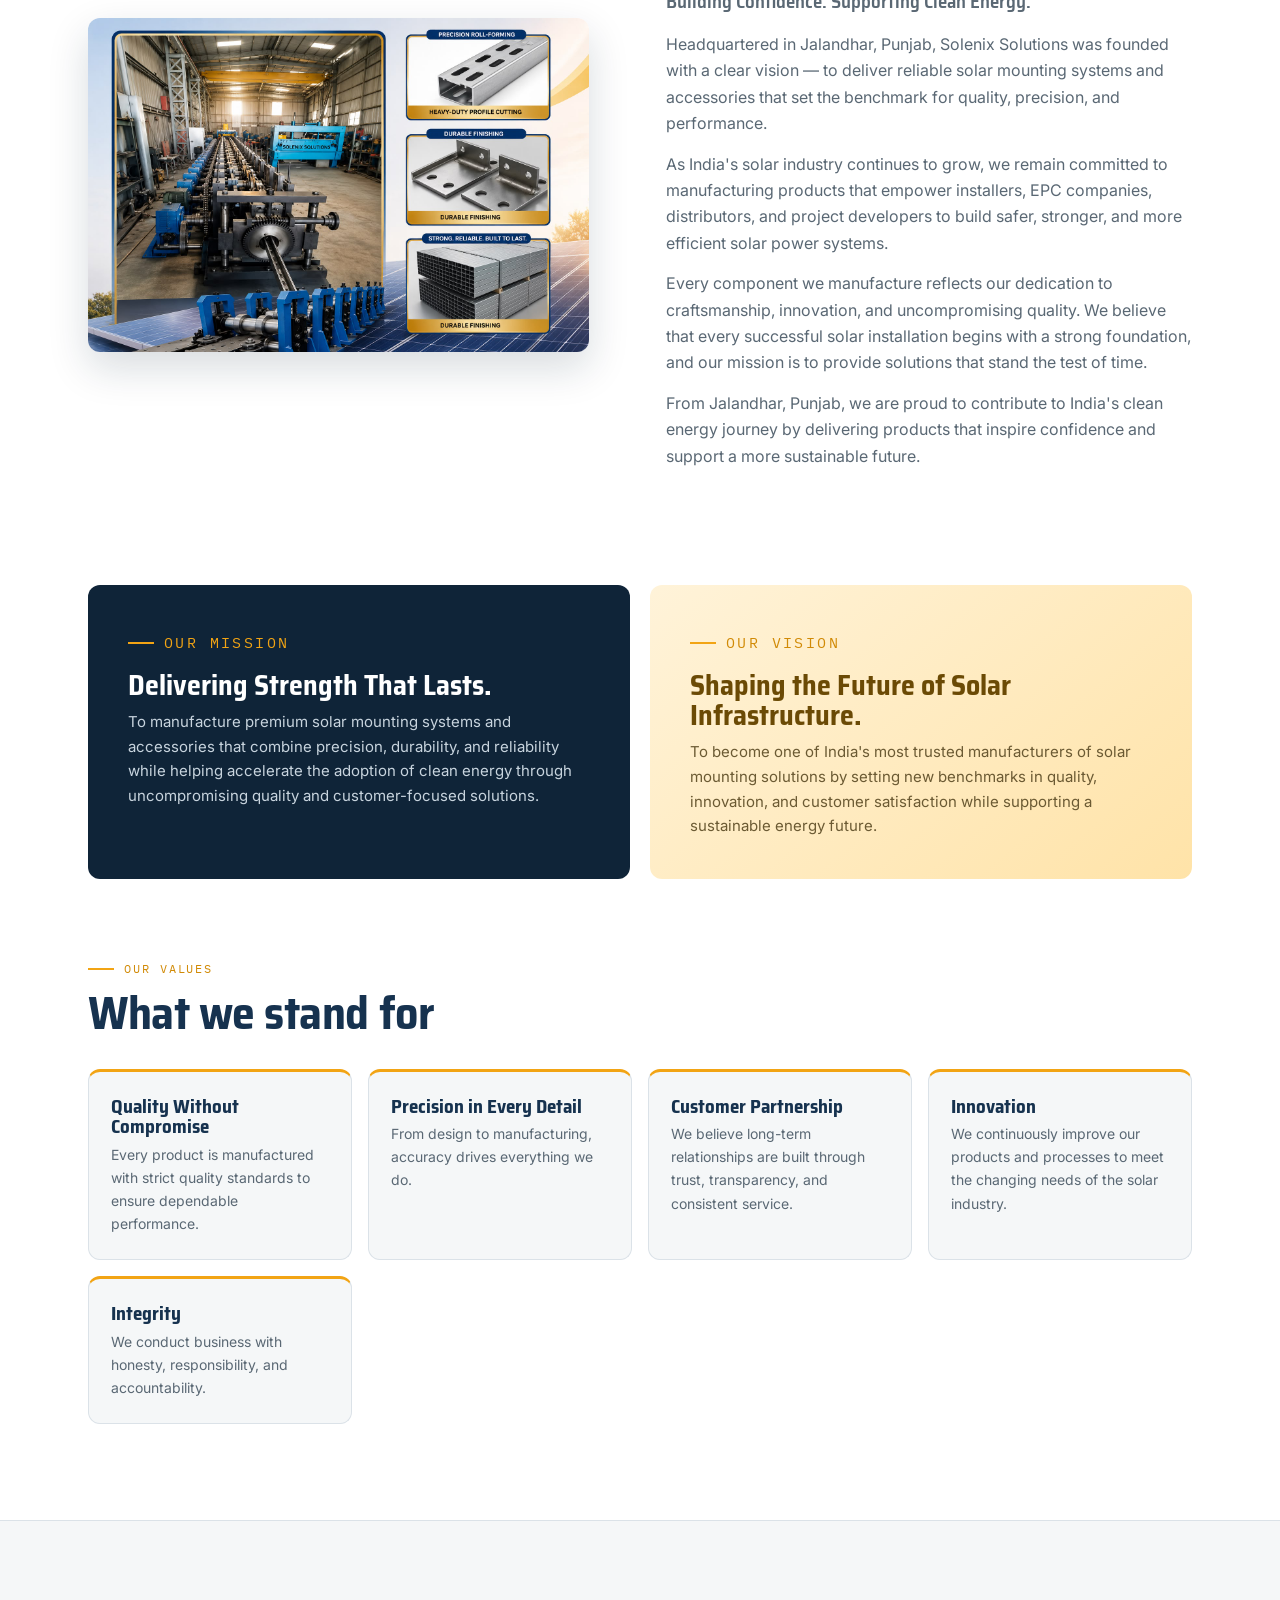
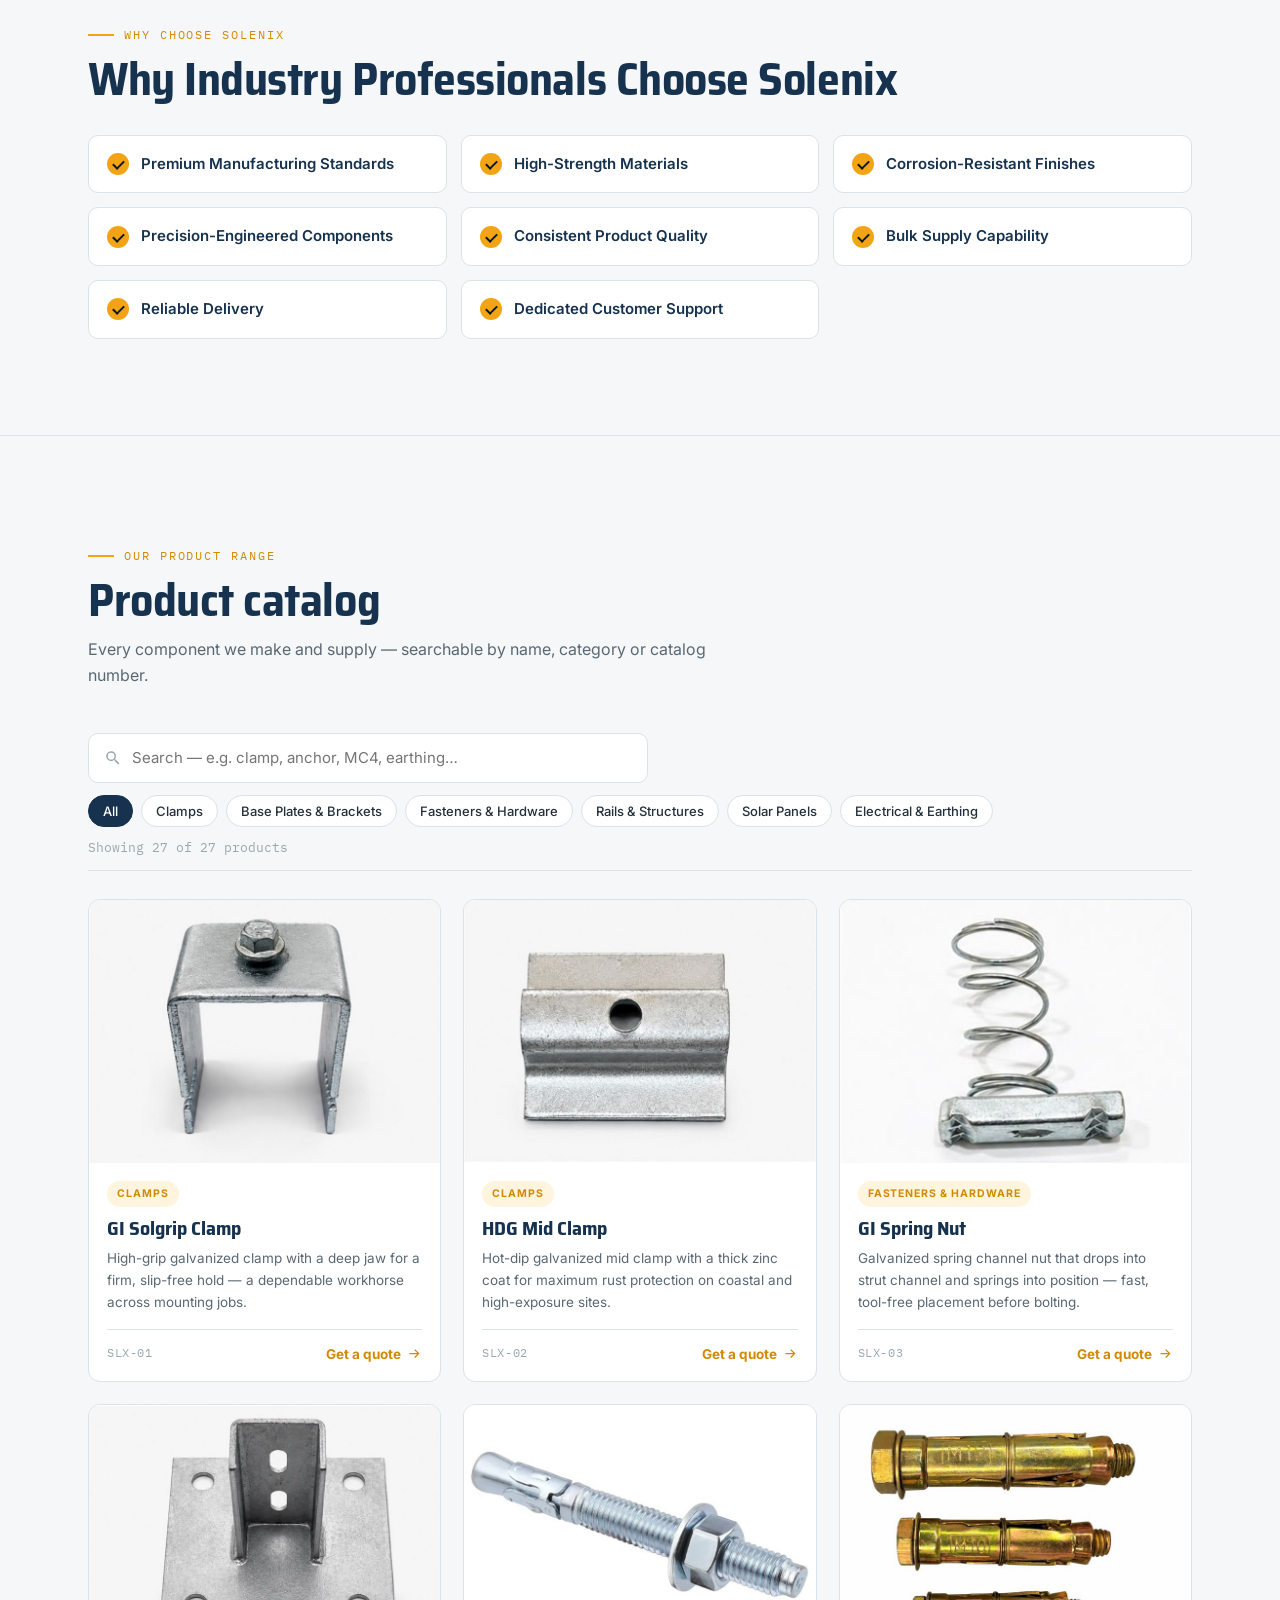
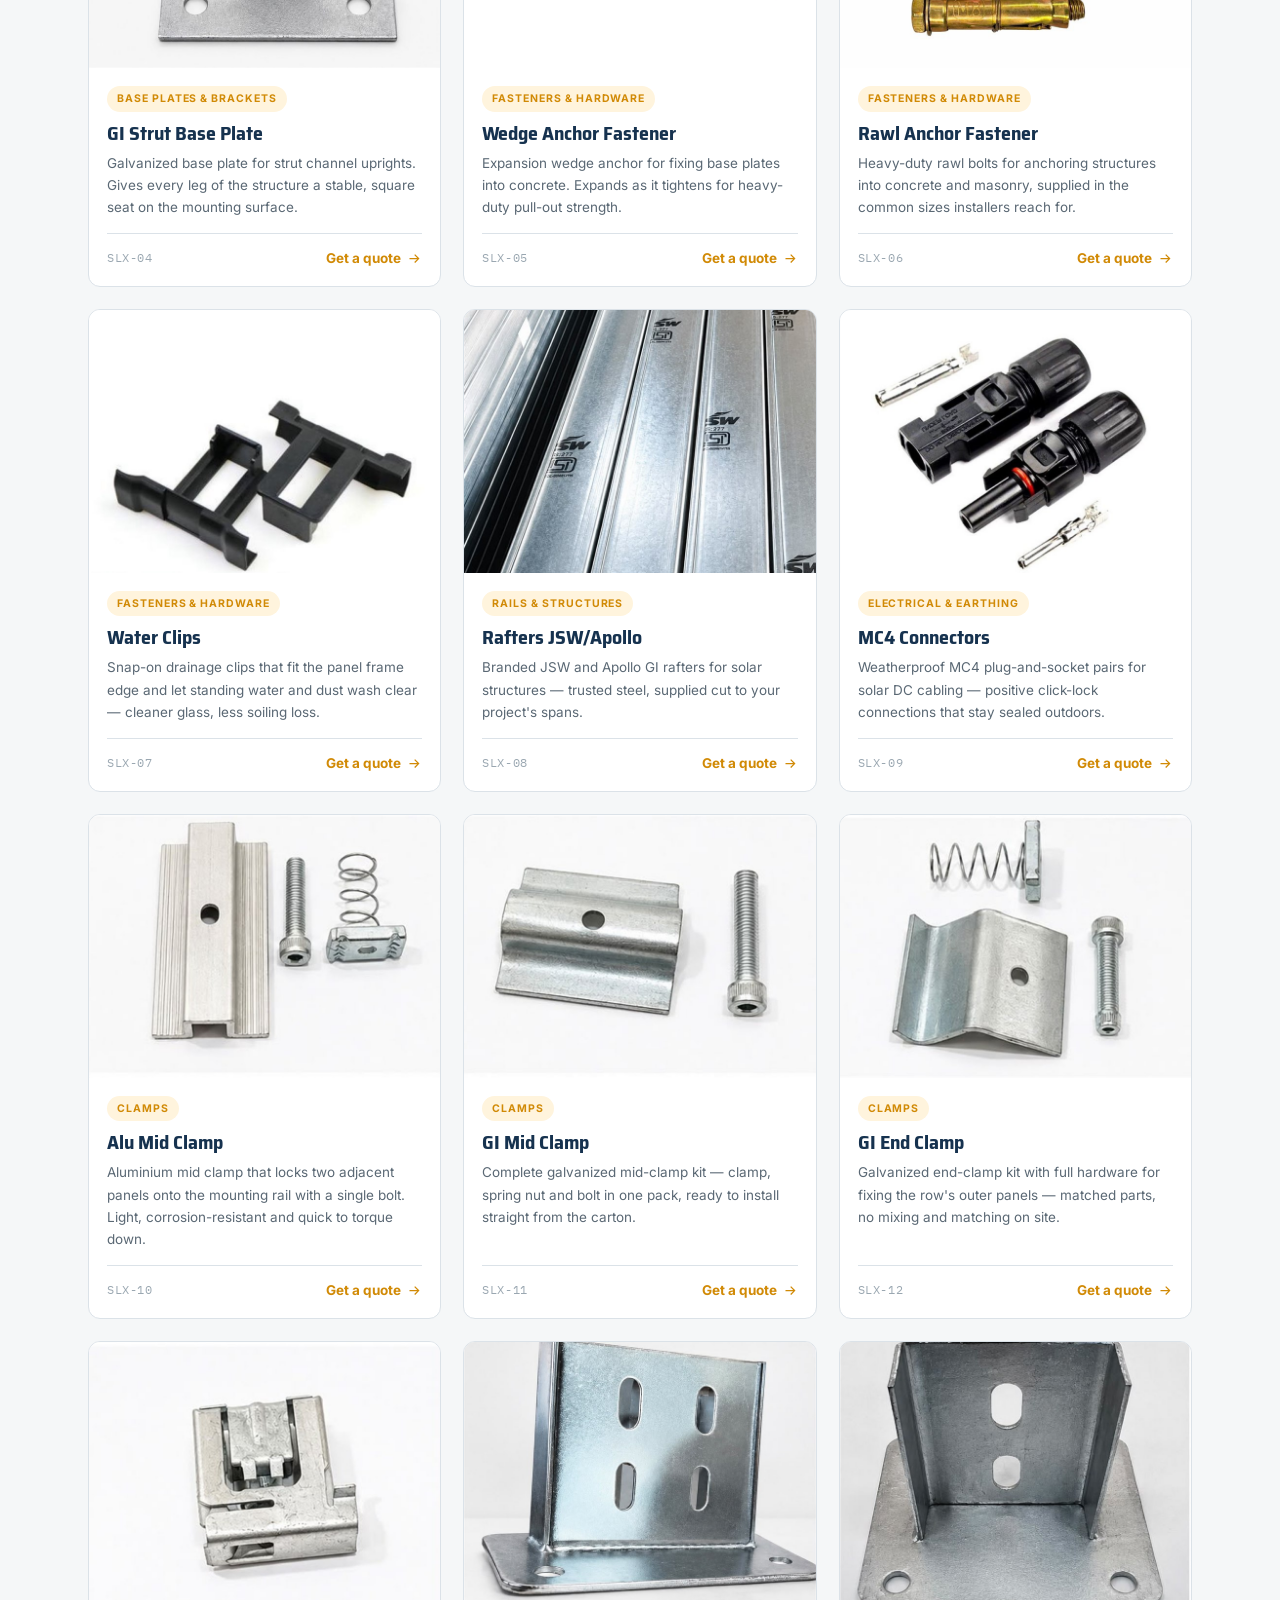
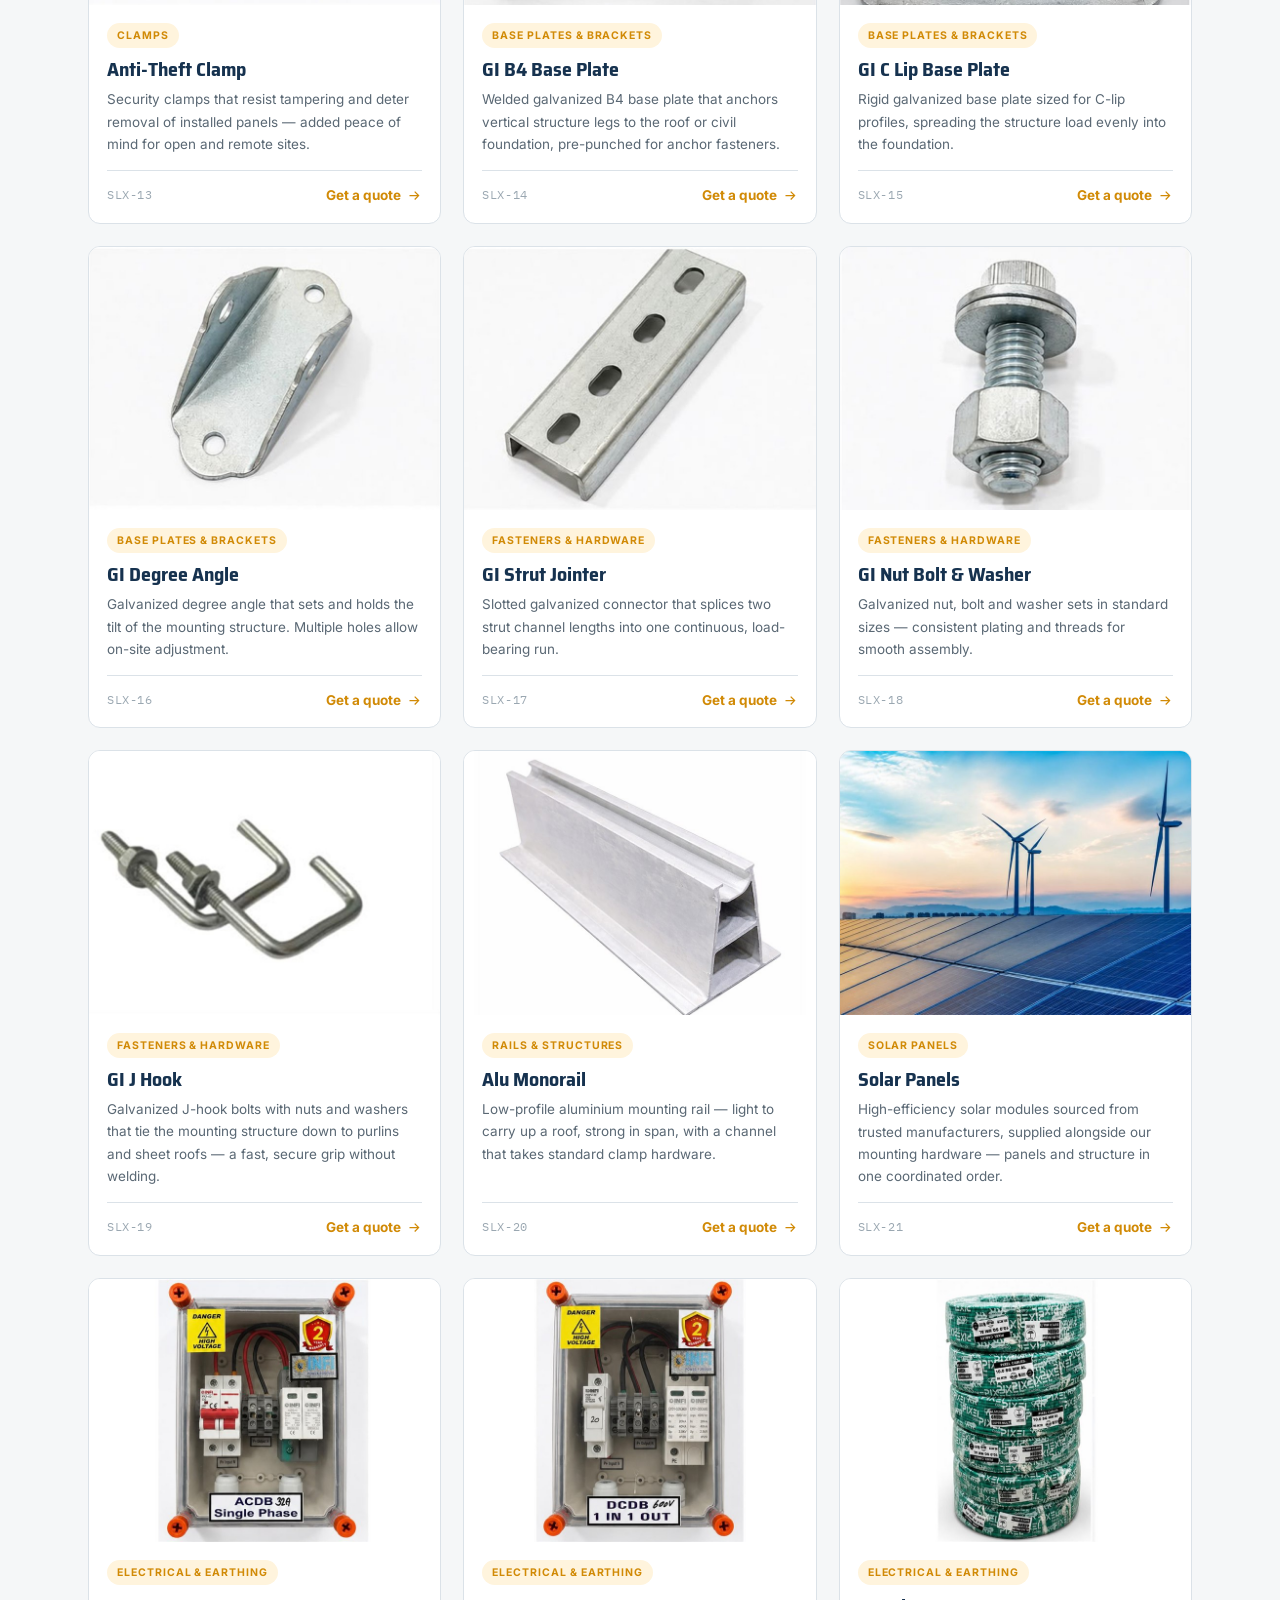
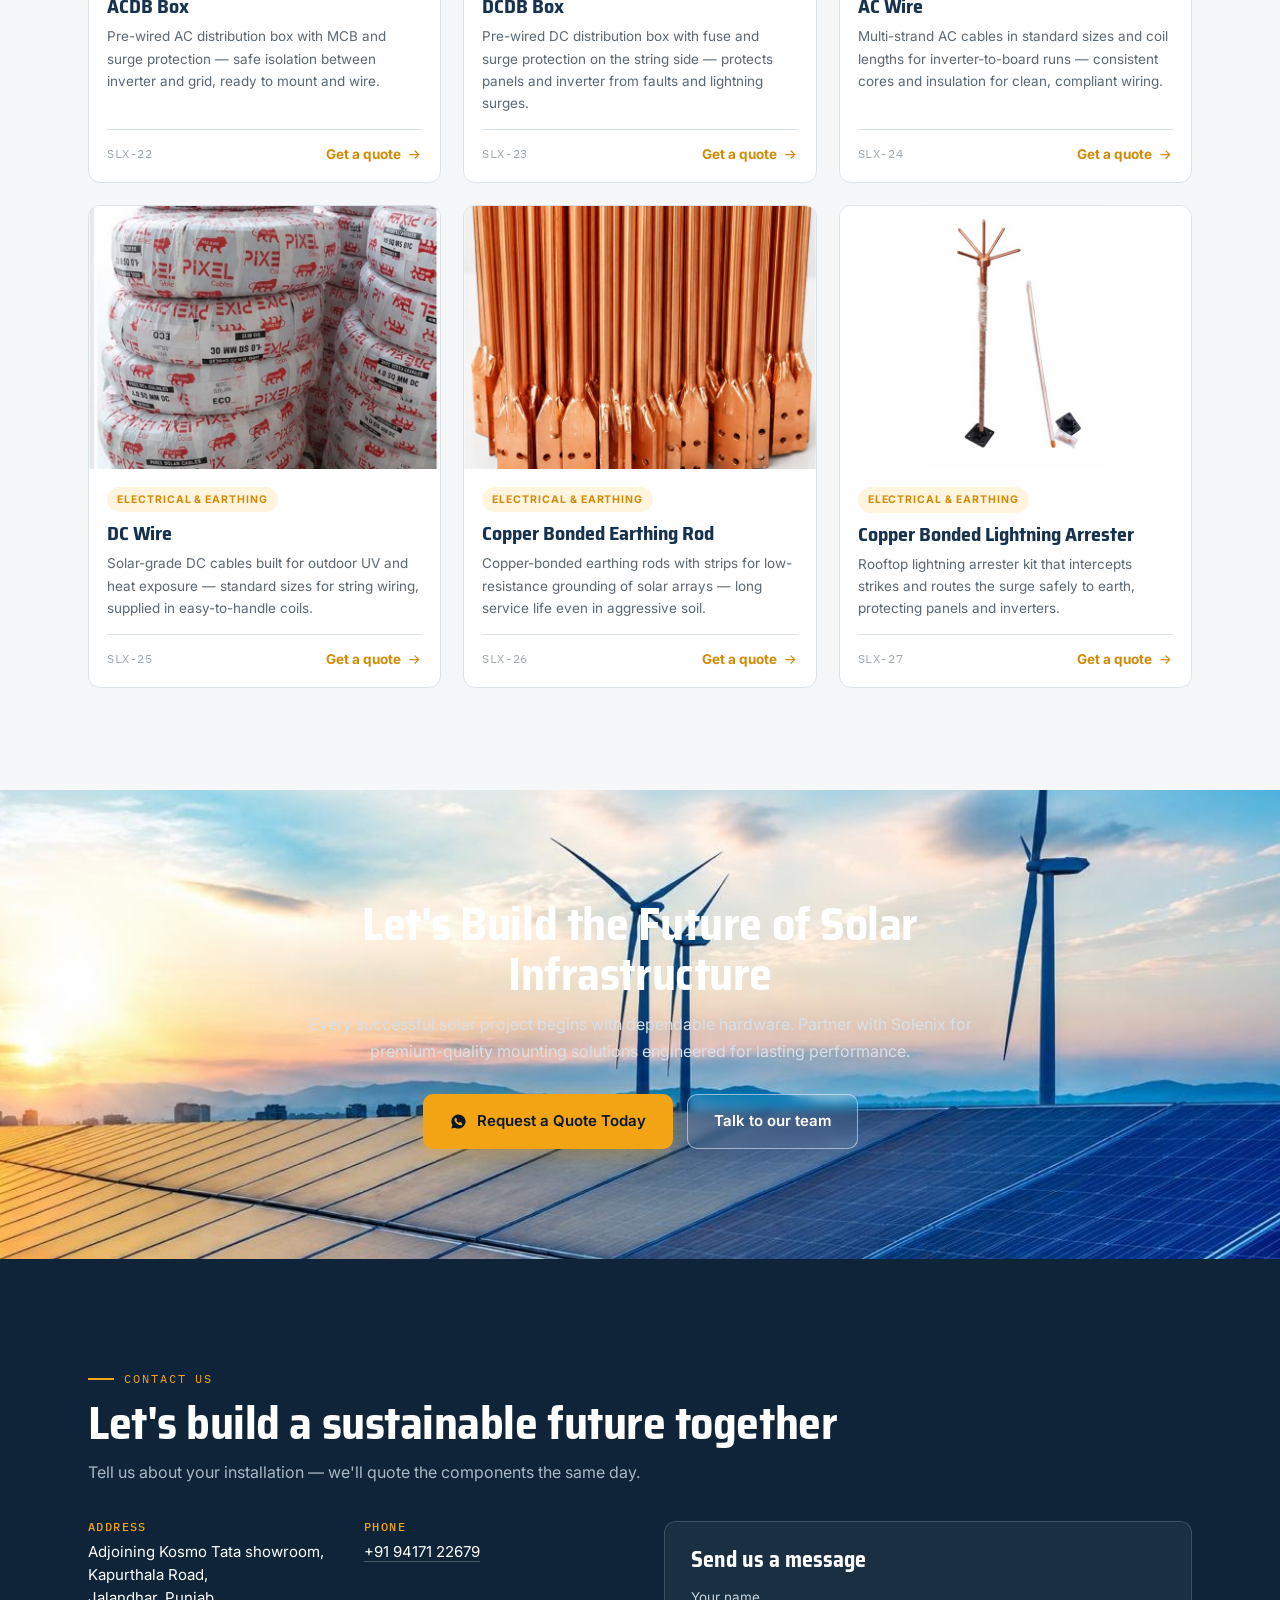
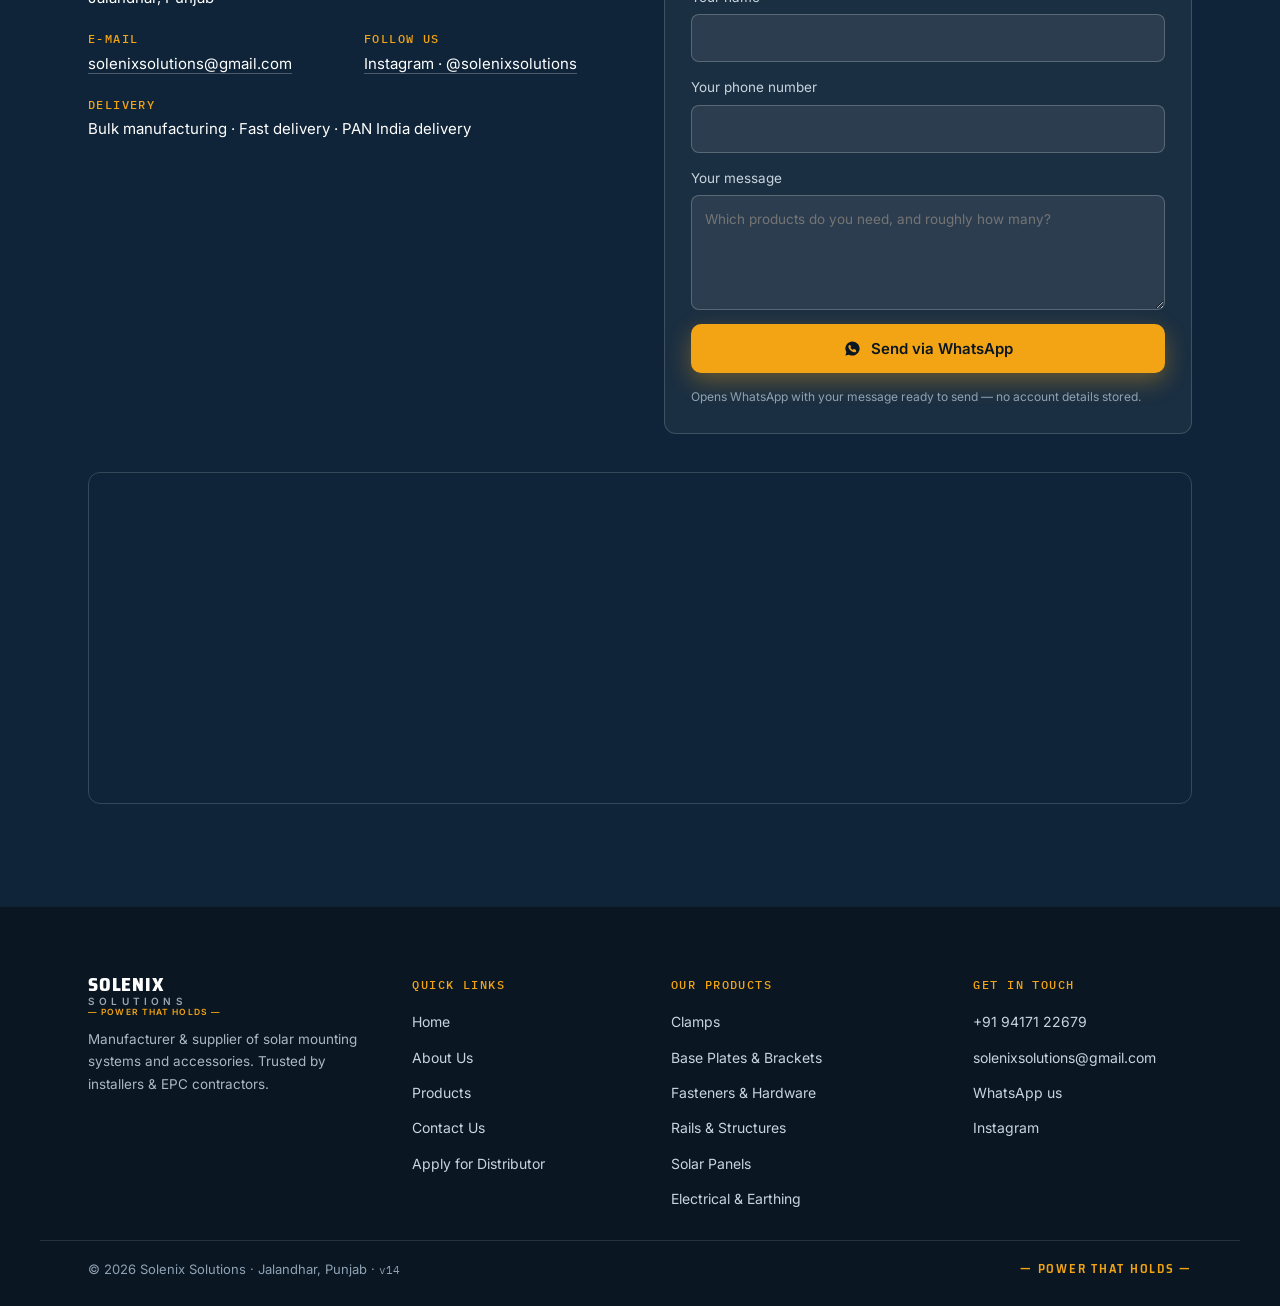
==== commit 0331e578: "Add GA4 analytics + contact-event tracking + metrics log (build v14) GA4 (G-E77FC0LCBQ) snippet in i" ====
--- a/solenix-website/index.html
+++ b/solenix-website/index.html
@@ -1,9 +1,19 @@
 <!DOCTYPE html>
-<!-- Solenix Solutions website · build v13 -->
+<!-- Solenix Solutions website · build v14 -->
 <html lang="en">
 <head>
   <meta charset="UTF-8" />
   <meta name="viewport" content="width=device-width, initial-scale=1.0" />
+
+  <!-- Google Analytics 4 (gtag.js) · property G-E77FC0LCBQ -->
+  <script async src="https://www.googletagmanager.com/gtag/js?id=G-E77FC0LCBQ"></script>
+  <script>
+    window.dataLayer = window.dataLayer || [];
+    function gtag(){ dataLayer.push(arguments); }
+    gtag('js', new Date());
+    gtag('config', 'G-E77FC0LCBQ');
+  </script>
+
   <title>Solenix Solutions — Solar Mounting Systems &amp; Accessories | Jalandhar</title>
   <meta name="description" content="Solenix Solutions — Power That Holds. Premium solar mounting systems and accessories for EPC companies, distributors and solar professionals. Manufactured in Jalandhar, Punjab. Call +91 94171 22679." />
   <link rel="canonical" href="https://solenixsolutions.com/" />
@@ -319,7 +329,7 @@
     </div>
   </div>
   <div class="footer-base">
-    <span>© <span id="year"></span> Solenix Solutions · Jalandhar, Punjab · <span class="build-tag">v13</span></span>
+    <span>© <span id="year"></span> Solenix Solutions · Jalandhar, Punjab · <span class="build-tag">v14</span></span>
     <span class="tagline-gold">— Power That Holds —</span>
   </div>
 </footer>
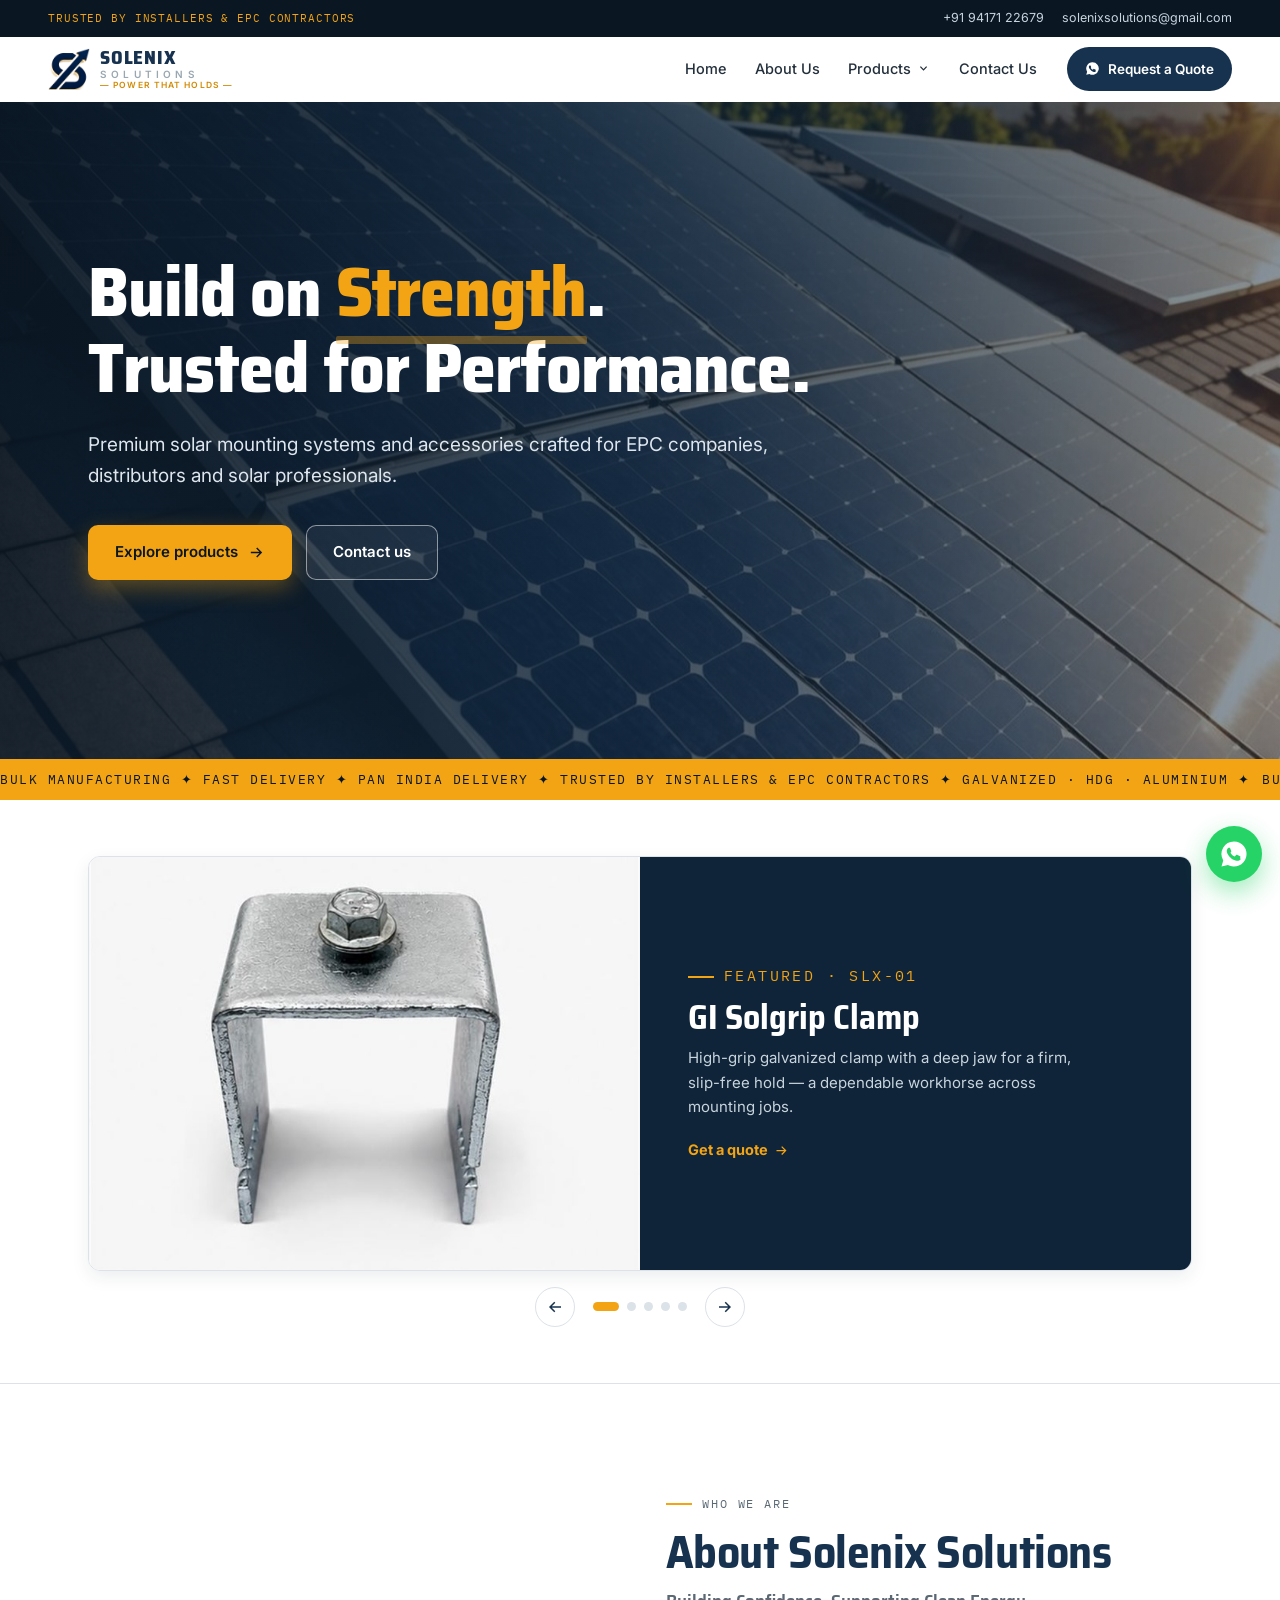
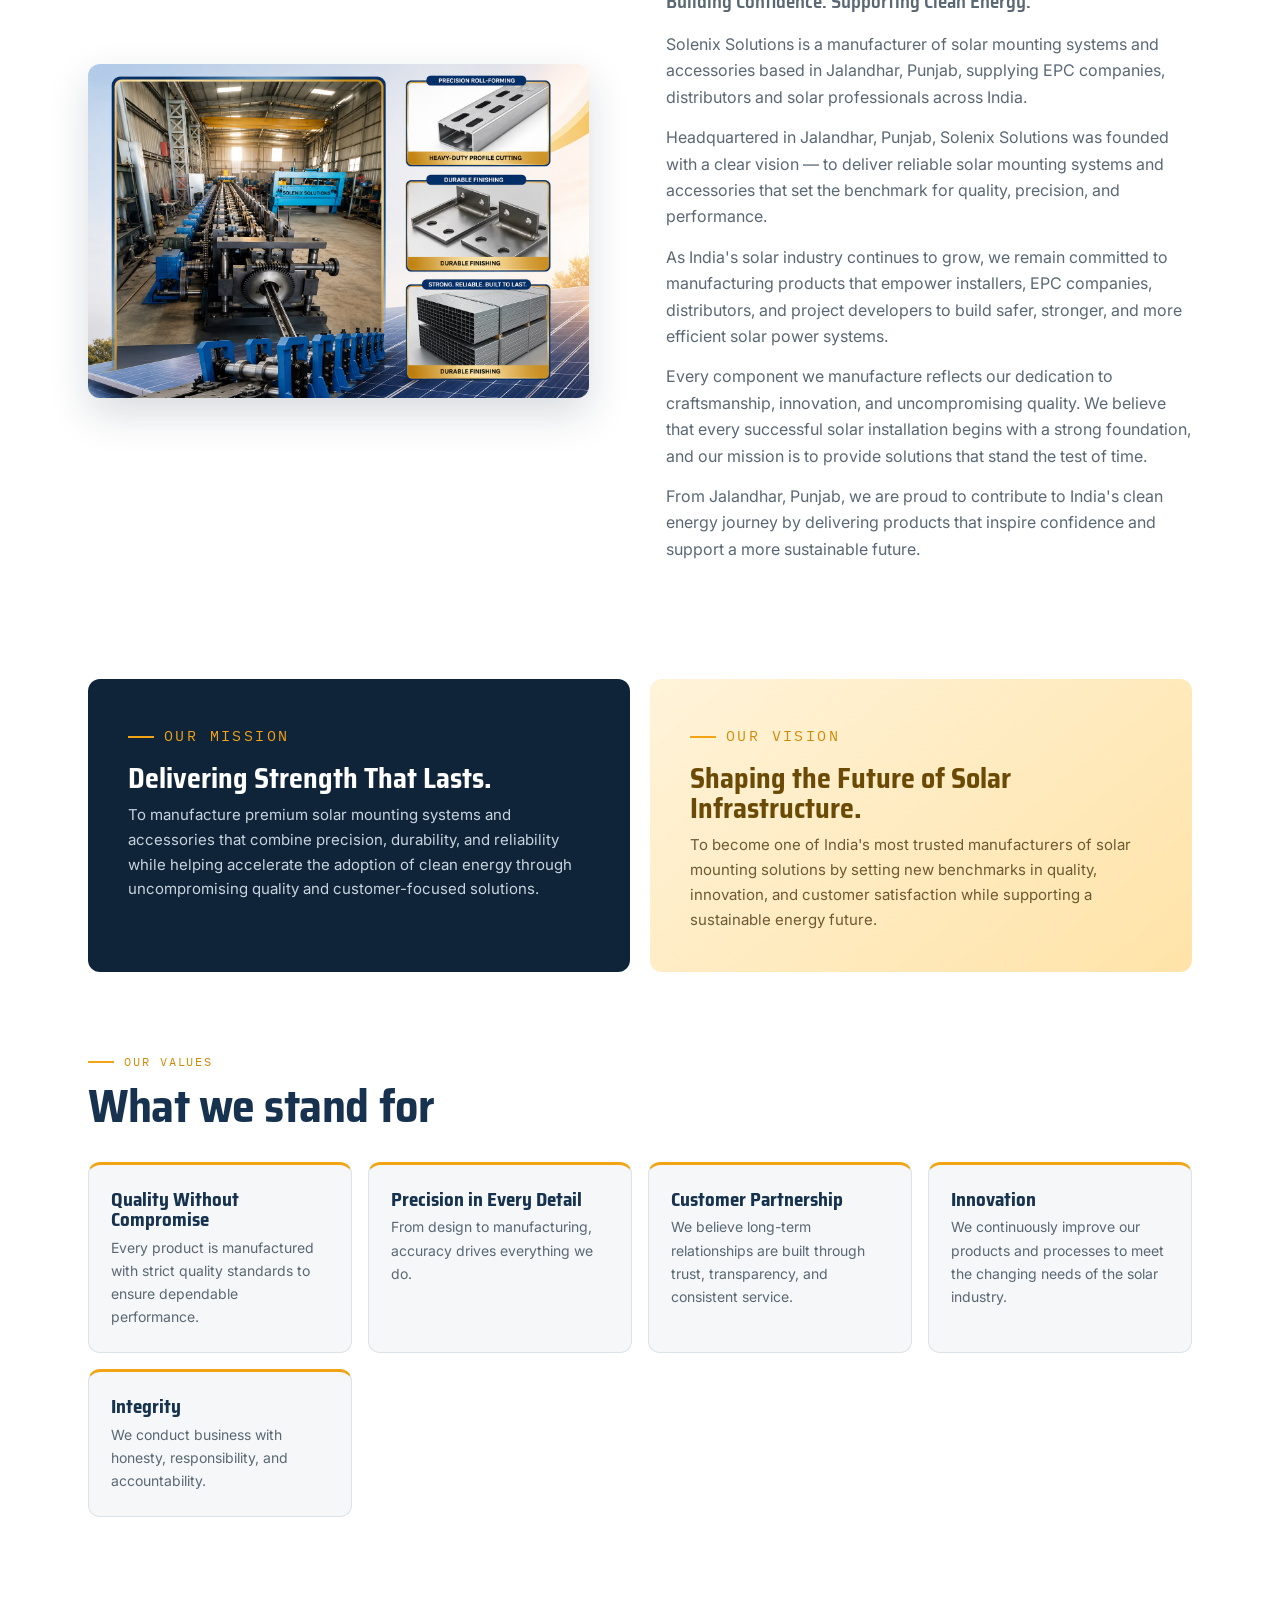
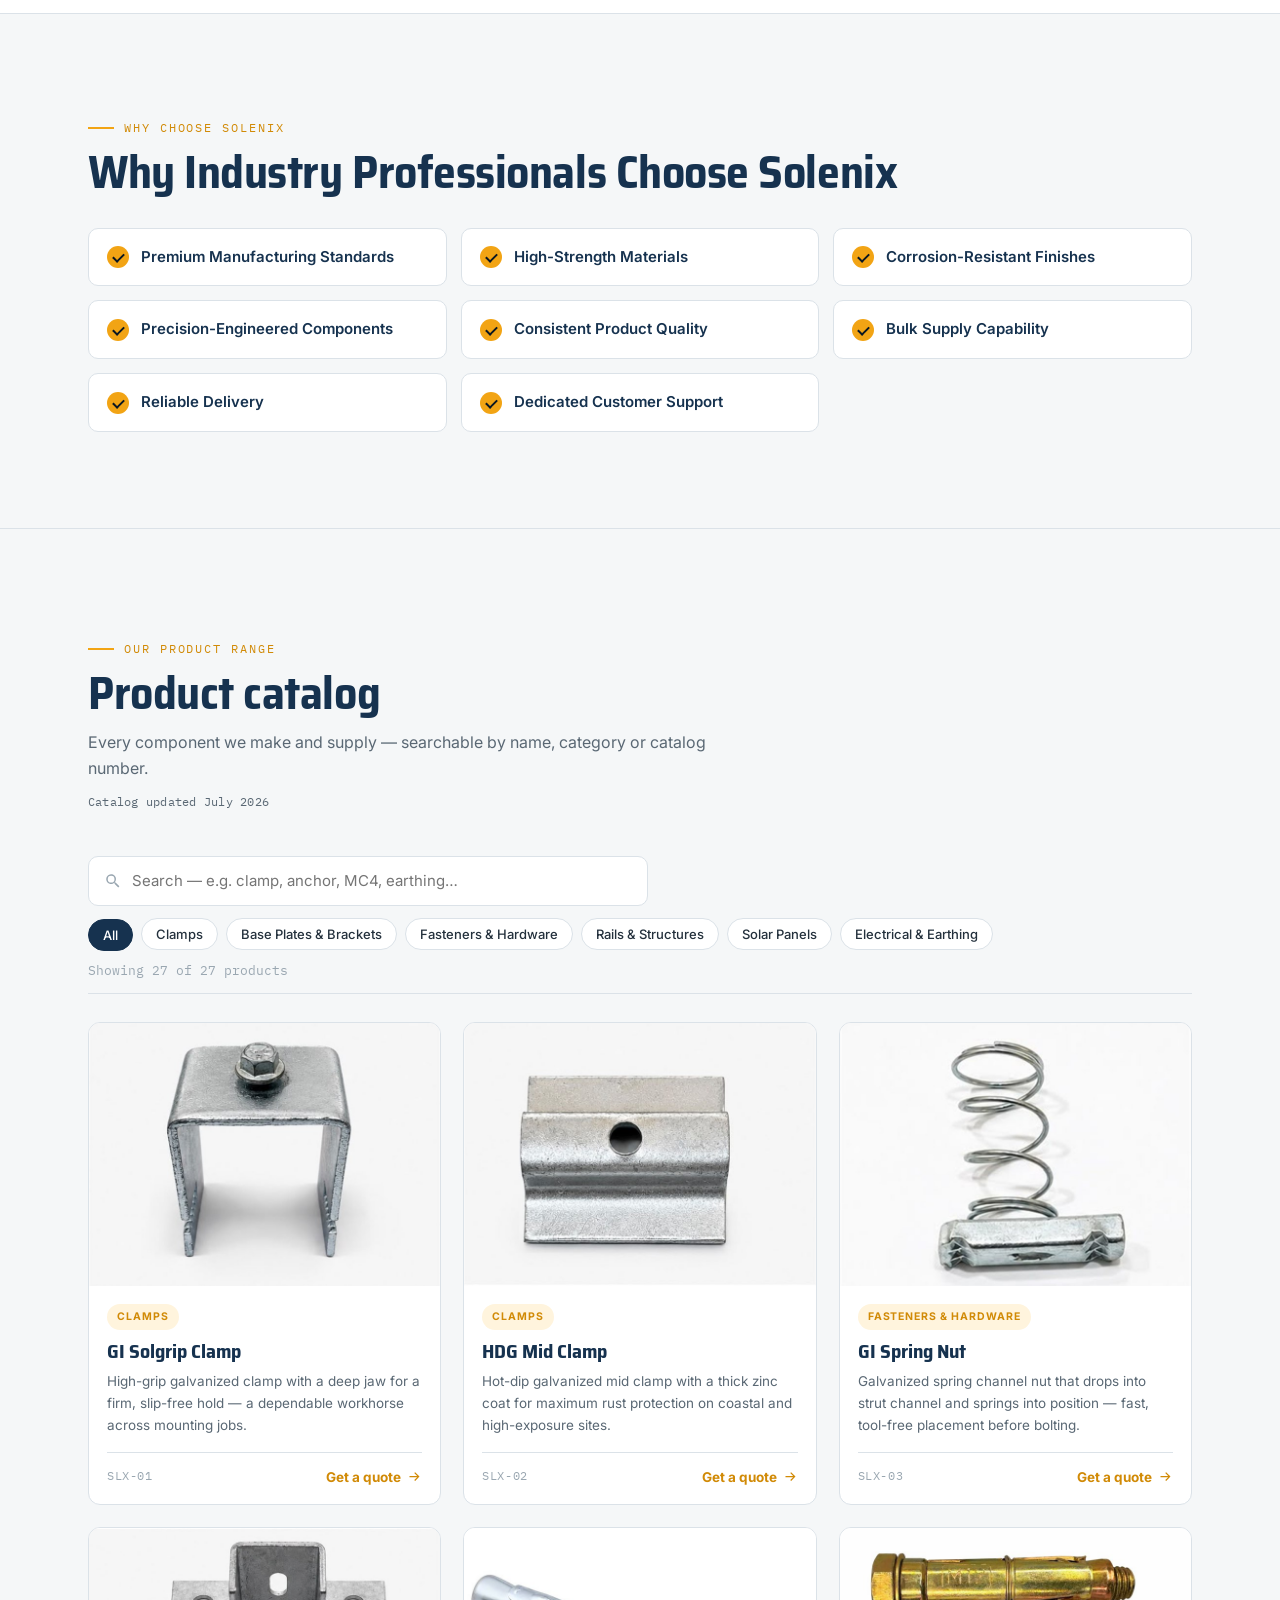
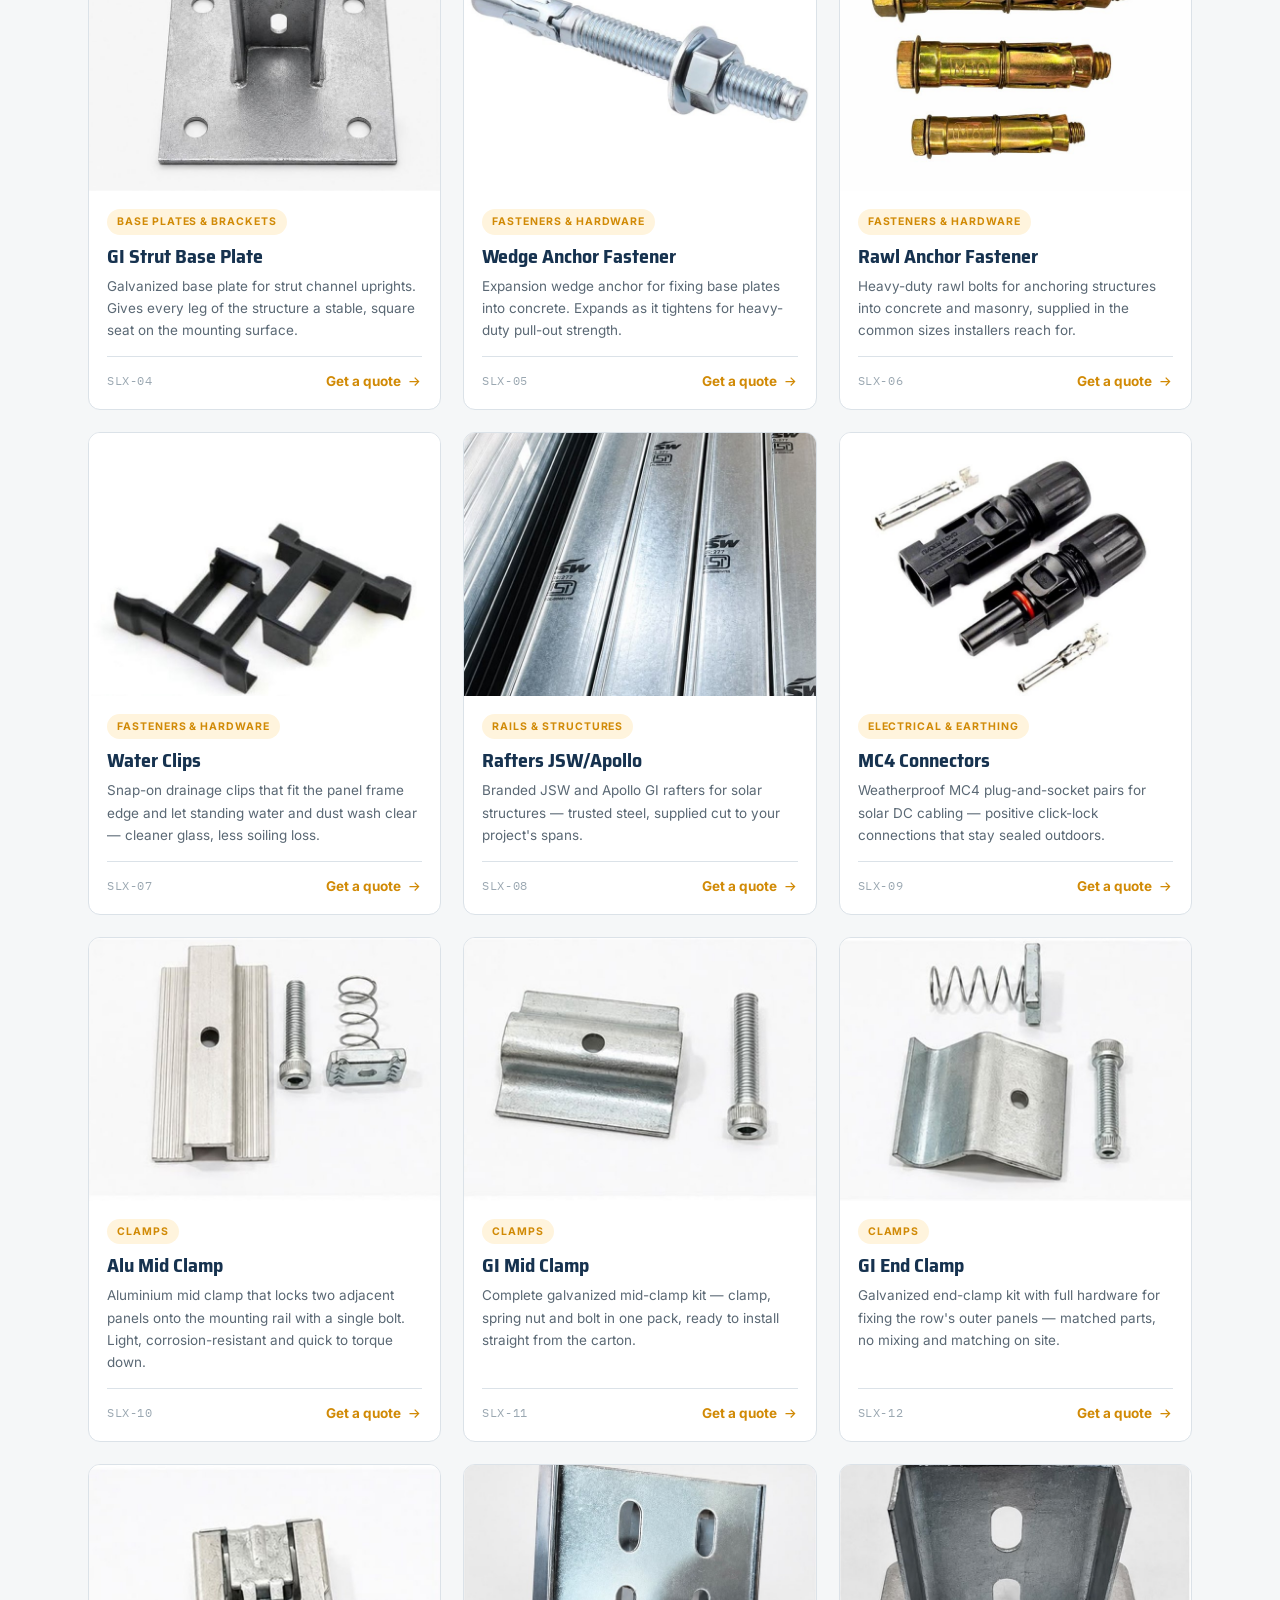
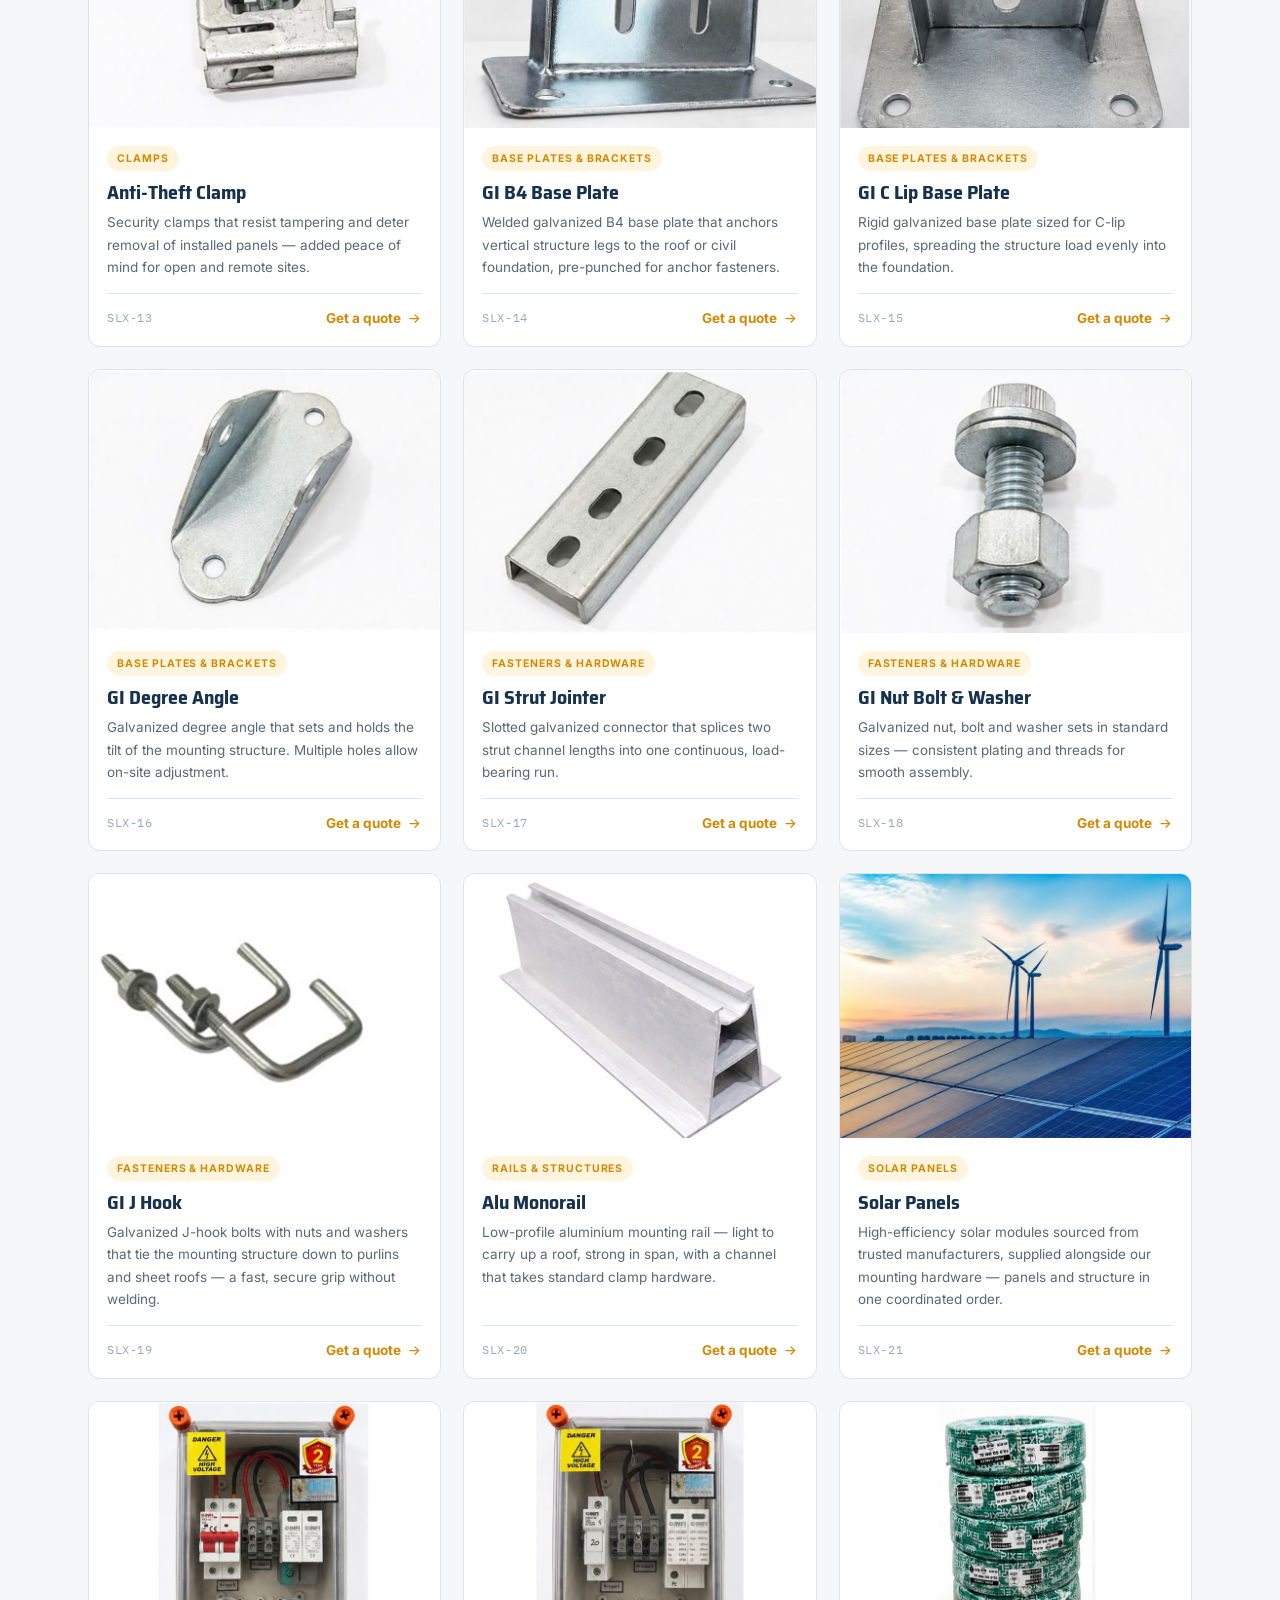
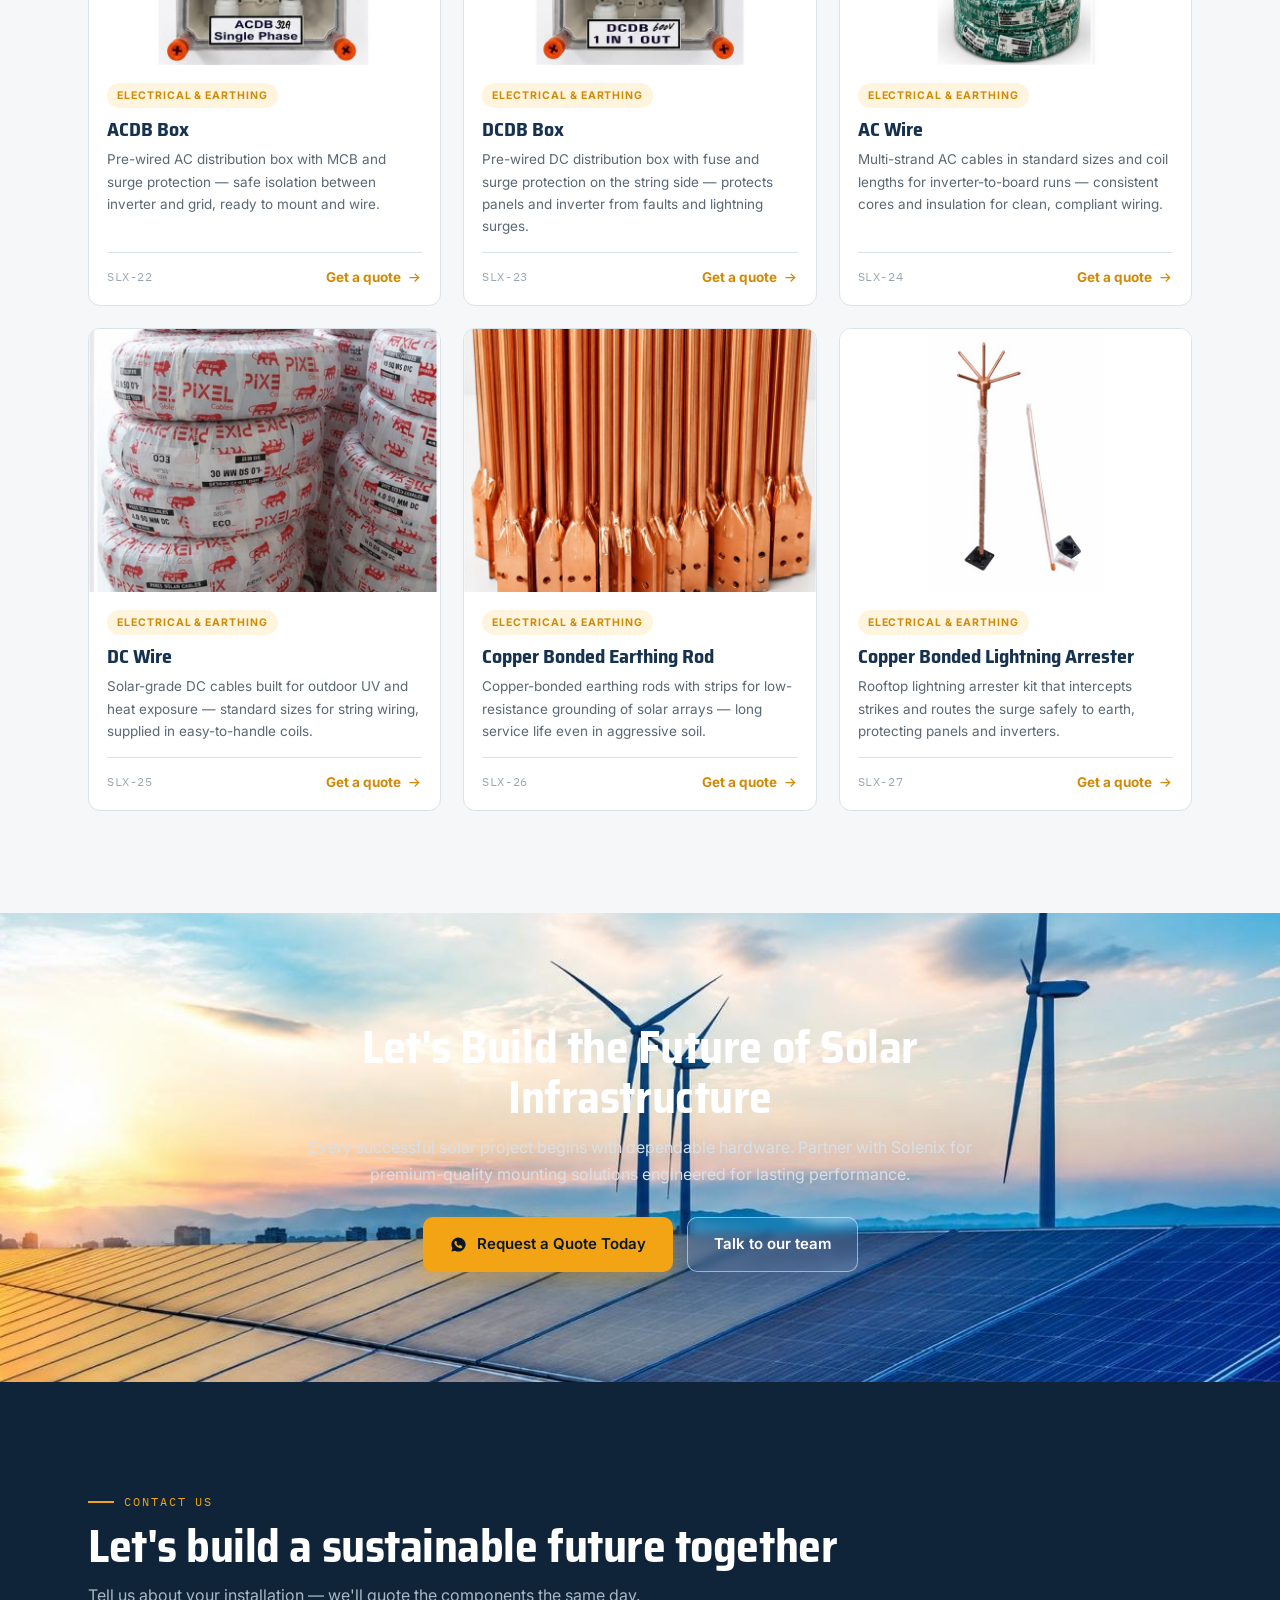
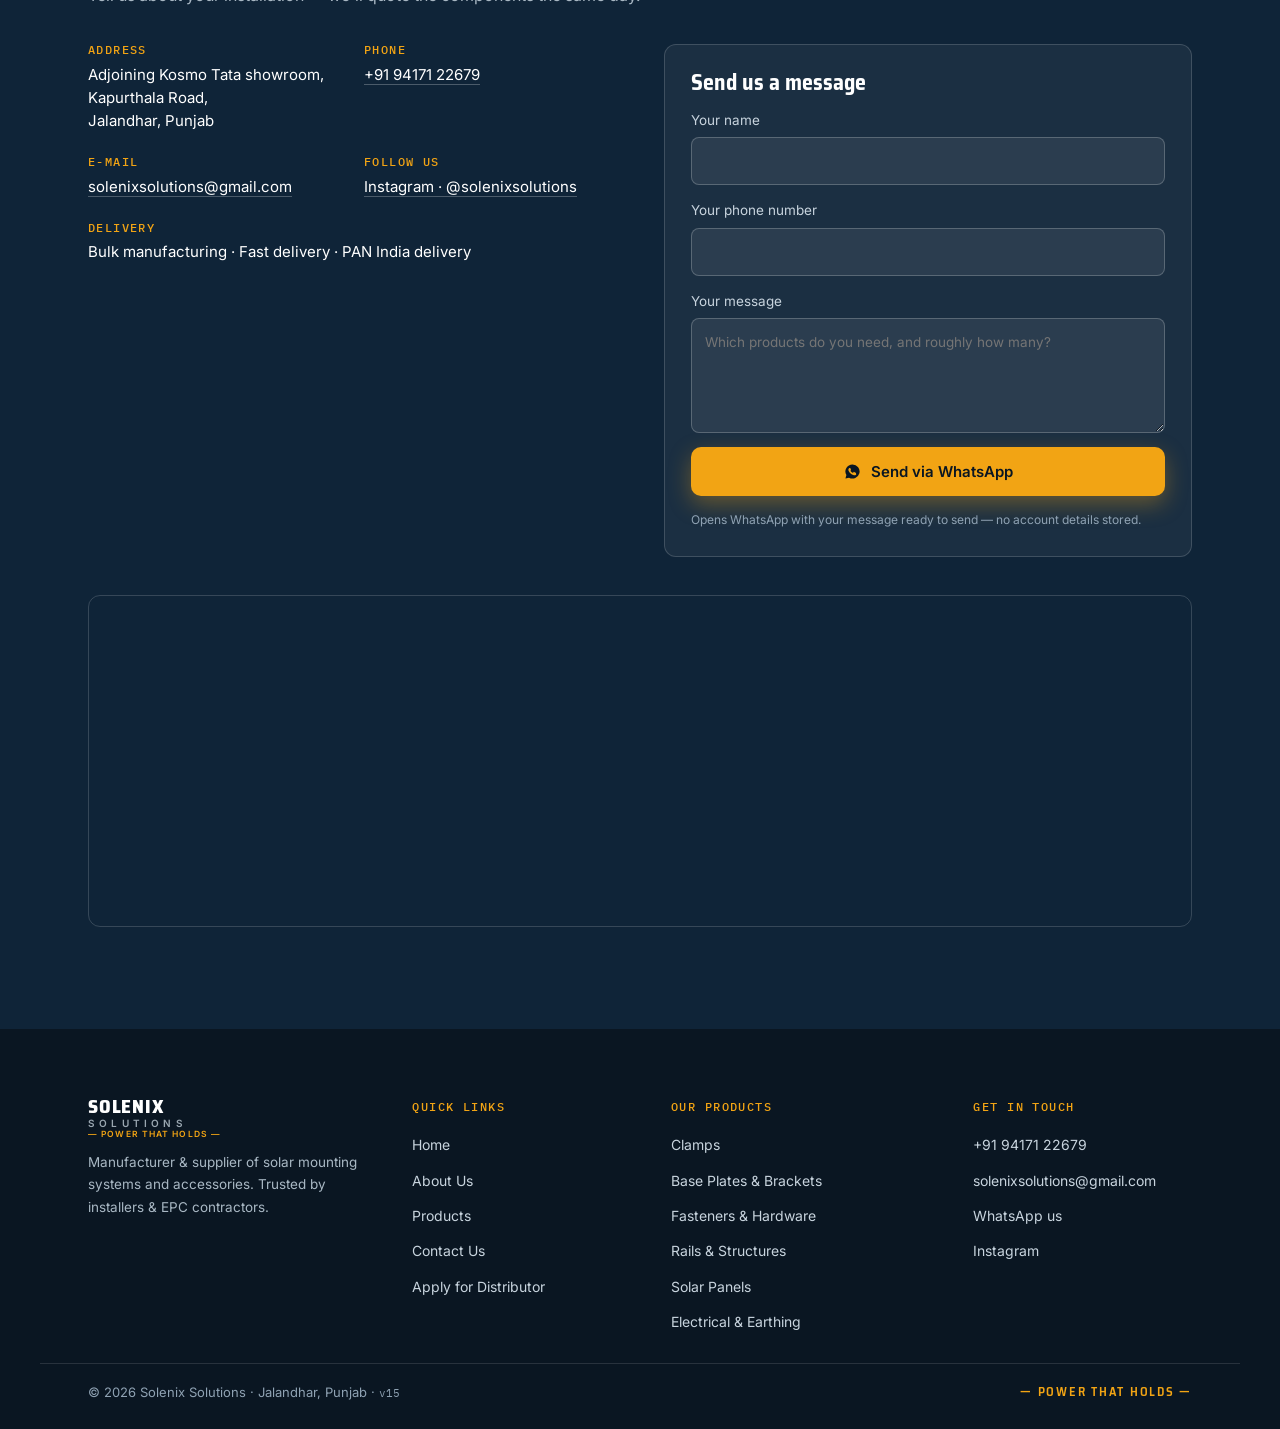
==== commit 706a5cd9: "Add SEO + AI-visibility foundations (build v15) Implements the near-term [AGENT] tasks from SOLENIX_" ====
--- a/solenix-website/index.html
+++ b/solenix-website/index.html
@@ -1,9 +1,14 @@
 <!DOCTYPE html>
-<!-- Solenix Solutions website · build v14 -->
+<!-- Solenix Solutions website · build v15 -->
 <html lang="en">
 <head>
   <meta charset="UTF-8" />
   <meta name="viewport" content="width=device-width, initial-scale=1.0" />
+
+  <!-- Preload the hero image (LCP element) so it paints sooner -->
+  <link rel="preload" as="image" href="images/hero-bg.jpg" fetchpriority="high" />
+  <!-- No-JS / non-rendering crawlers: reveal content that JS would otherwise animate in -->
+  <noscript><style>.reveal{opacity:1 !important;transform:none !important;}</style></noscript>
 
   <!-- Google Analytics 4 (gtag.js) · property G-E77FC0LCBQ -->
   <script async src="https://www.googletagmanager.com/gtag/js?id=G-E77FC0LCBQ"></script>
@@ -123,6 +128,7 @@
       <p class="kicker">Who we are</p>
       <h2>About Solenix Solutions</h2>
       <p class="about-lede">Building Confidence. Supporting Clean Energy.</p>
+      <p class="about-def">Solenix Solutions is a manufacturer of solar mounting systems and accessories based in Jalandhar, Punjab, supplying EPC companies, distributors and solar professionals across India.</p>
       <p>
         Headquartered in Jalandhar, Punjab, Solenix Solutions was founded with a
         clear vision — to deliver reliable solar mounting systems and accessories
@@ -209,6 +215,7 @@
     <p class="kicker">Our product range</p>
     <h2>Product catalog</h2>
     <p>Every component we make and supply — searchable by name, category or catalog number.</p>
+    <p class="catalog-updated"><!-- GEN:UPDATED:START -->Catalog updated July 2026<!-- GEN:UPDATED:END --></p>
   </div>
 
   <div class="toolbar reveal" role="search">
@@ -220,7 +227,442 @@
     <p class="result-count" id="result-count" aria-live="polite"></p>
   </div>
 
-  <div class="grid" id="grid"></div>
+  <div class="grid" id="grid">
+    <!-- GEN:GRID:START — pre-rendered from js/products.js by tools/gen-seo.js for crawlers & no-JS; main.js re-renders this as the interactive (search/filter) layer. Do not hand-edit. -->
+      <article class="card reveal">
+        <div class="card-media">
+          <img src="images/products/01.jpg" alt="GI Solgrip Clamp" loading="lazy" width="720" height="540" />
+        </div>
+        <div class="card-body">
+          <span class="card-cat">Clamps</span>
+          <h3>GI Solgrip Clamp</h3>
+          <p class="card-desc">High-grip galvanized clamp with a deep jaw for a firm, slip-free hold — a dependable workhorse across mounting jobs.</p>
+          <div class="card-foot">
+            <span class="card-sku">SLX-01</span>
+            <a class="card-enquire" href="https://wa.me/919417122679?text=Hi%20Solenix%20Solutions%2C%20I'd%20like%20a%20quote%20for%3A%20GI%20Solgrip%20Clamp%20(item%2001)." target="_blank" rel="noopener">Get a quote
+              <svg viewBox="0 0 24 24"><path fill="currentColor" d="M13 5l7 7-7 7-1.4-1.4L16.2 13H4v-2h12.2l-4.6-4.6z"/></svg>
+            </a>
+          </div>
+        </div>
+      </article>
+      <article class="card reveal">
+        <div class="card-media">
+          <img src="images/products/02.jpg" alt="HDG Mid Clamp" loading="lazy" width="720" height="540" />
+        </div>
+        <div class="card-body">
+          <span class="card-cat">Clamps</span>
+          <h3>HDG Mid Clamp</h3>
+          <p class="card-desc">Hot-dip galvanized mid clamp with a thick zinc coat for maximum rust protection on coastal and high-exposure sites.</p>
+          <div class="card-foot">
+            <span class="card-sku">SLX-02</span>
+            <a class="card-enquire" href="https://wa.me/919417122679?text=Hi%20Solenix%20Solutions%2C%20I'd%20like%20a%20quote%20for%3A%20HDG%20Mid%20Clamp%20(item%2002)." target="_blank" rel="noopener">Get a quote
+              <svg viewBox="0 0 24 24"><path fill="currentColor" d="M13 5l7 7-7 7-1.4-1.4L16.2 13H4v-2h12.2l-4.6-4.6z"/></svg>
+            </a>
+          </div>
+        </div>
+      </article>
+      <article class="card reveal">
+        <div class="card-media">
+          <img src="images/products/03.jpg" alt="GI Spring Nut" loading="lazy" width="720" height="540" />
+        </div>
+        <div class="card-body">
+          <span class="card-cat">Fasteners &amp; Hardware</span>
+          <h3>GI Spring Nut</h3>
+          <p class="card-desc">Galvanized spring channel nut that drops into strut channel and springs into position — fast, tool-free placement before bolting.</p>
+          <div class="card-foot">
+            <span class="card-sku">SLX-03</span>
+            <a class="card-enquire" href="https://wa.me/919417122679?text=Hi%20Solenix%20Solutions%2C%20I'd%20like%20a%20quote%20for%3A%20GI%20Spring%20Nut%20(item%2003)." target="_blank" rel="noopener">Get a quote
+              <svg viewBox="0 0 24 24"><path fill="currentColor" d="M13 5l7 7-7 7-1.4-1.4L16.2 13H4v-2h12.2l-4.6-4.6z"/></svg>
+            </a>
+          </div>
+        </div>
+      </article>
+      <article class="card reveal">
+        <div class="card-media">
+          <img src="images/products/04.jpg" alt="GI Strut Base Plate" loading="lazy" width="720" height="540" />
+        </div>
+        <div class="card-body">
+          <span class="card-cat">Base Plates &amp; Brackets</span>
+          <h3>GI Strut Base Plate</h3>
+          <p class="card-desc">Galvanized base plate for strut channel uprights. Gives every leg of the structure a stable, square seat on the mounting surface.</p>
+          <div class="card-foot">
+            <span class="card-sku">SLX-04</span>
+            <a class="card-enquire" href="https://wa.me/919417122679?text=Hi%20Solenix%20Solutions%2C%20I'd%20like%20a%20quote%20for%3A%20GI%20Strut%20Base%20Plate%20(item%2004)." target="_blank" rel="noopener">Get a quote
+              <svg viewBox="0 0 24 24"><path fill="currentColor" d="M13 5l7 7-7 7-1.4-1.4L16.2 13H4v-2h12.2l-4.6-4.6z"/></svg>
+            </a>
+          </div>
+        </div>
+      </article>
+      <article class="card reveal">
+        <div class="card-media">
+          <img src="images/products/05.jpg" alt="Wedge Anchor Fastener" loading="lazy" width="720" height="540" />
+        </div>
+        <div class="card-body">
+          <span class="card-cat">Fasteners &amp; Hardware</span>
+          <h3>Wedge Anchor Fastener</h3>
+          <p class="card-desc">Expansion wedge anchor for fixing base plates into concrete. Expands as it tightens for heavy-duty pull-out strength.</p>
+          <div class="card-foot">
+            <span class="card-sku">SLX-05</span>
+            <a class="card-enquire" href="https://wa.me/919417122679?text=Hi%20Solenix%20Solutions%2C%20I'd%20like%20a%20quote%20for%3A%20Wedge%20Anchor%20Fastener%20(item%2005)." target="_blank" rel="noopener">Get a quote
+              <svg viewBox="0 0 24 24"><path fill="currentColor" d="M13 5l7 7-7 7-1.4-1.4L16.2 13H4v-2h12.2l-4.6-4.6z"/></svg>
+            </a>
+          </div>
+        </div>
+      </article>
+      <article class="card reveal">
+        <div class="card-media">
+          <img src="images/products/06.jpg" alt="Rawl Anchor Fastener" loading="lazy" width="720" height="540" />
+        </div>
+        <div class="card-body">
+          <span class="card-cat">Fasteners &amp; Hardware</span>
+          <h3>Rawl Anchor Fastener</h3>
+          <p class="card-desc">Heavy-duty rawl bolts for anchoring structures into concrete and masonry, supplied in the common sizes installers reach for.</p>
+          <div class="card-foot">
+            <span class="card-sku">SLX-06</span>
+            <a class="card-enquire" href="https://wa.me/919417122679?text=Hi%20Solenix%20Solutions%2C%20I'd%20like%20a%20quote%20for%3A%20Rawl%20Anchor%20Fastener%20(item%2006)." target="_blank" rel="noopener">Get a quote
+              <svg viewBox="0 0 24 24"><path fill="currentColor" d="M13 5l7 7-7 7-1.4-1.4L16.2 13H4v-2h12.2l-4.6-4.6z"/></svg>
+            </a>
+          </div>
+        </div>
+      </article>
+      <article class="card reveal">
+        <div class="card-media">
+          <img src="images/products/07.jpg" alt="Water Clips" loading="lazy" width="720" height="540" />
+        </div>
+        <div class="card-body">
+          <span class="card-cat">Fasteners &amp; Hardware</span>
+          <h3>Water Clips</h3>
+          <p class="card-desc">Snap-on drainage clips that fit the panel frame edge and let standing water and dust wash clear — cleaner glass, less soiling loss.</p>
+          <div class="card-foot">
+            <span class="card-sku">SLX-07</span>
+            <a class="card-enquire" href="https://wa.me/919417122679?text=Hi%20Solenix%20Solutions%2C%20I'd%20like%20a%20quote%20for%3A%20Water%20Clips%20(item%2007)." target="_blank" rel="noopener">Get a quote
+              <svg viewBox="0 0 24 24"><path fill="currentColor" d="M13 5l7 7-7 7-1.4-1.4L16.2 13H4v-2h12.2l-4.6-4.6z"/></svg>
+            </a>
+          </div>
+        </div>
+      </article>
+      <article class="card reveal">
+        <div class="card-media">
+          <img src="images/products/08.jpg" alt="Rafters JSW/Apollo" loading="lazy" width="720" height="540" />
+        </div>
+        <div class="card-body">
+          <span class="card-cat">Rails &amp; Structures</span>
+          <h3>Rafters JSW/Apollo</h3>
+          <p class="card-desc">Branded JSW and Apollo GI rafters for solar structures — trusted steel, supplied cut to your project's spans.</p>
+          <div class="card-foot">
+            <span class="card-sku">SLX-08</span>
+            <a class="card-enquire" href="https://wa.me/919417122679?text=Hi%20Solenix%20Solutions%2C%20I'd%20like%20a%20quote%20for%3A%20Rafters%20JSW%2FApollo%20(item%2008)." target="_blank" rel="noopener">Get a quote
+              <svg viewBox="0 0 24 24"><path fill="currentColor" d="M13 5l7 7-7 7-1.4-1.4L16.2 13H4v-2h12.2l-4.6-4.6z"/></svg>
+            </a>
+          </div>
+        </div>
+      </article>
+      <article class="card reveal">
+        <div class="card-media">
+          <img src="images/products/09.jpg" alt="MC4 Connectors" loading="lazy" width="720" height="540" />
+        </div>
+        <div class="card-body">
+          <span class="card-cat">Electrical &amp; Earthing</span>
+          <h3>MC4 Connectors</h3>
+          <p class="card-desc">Weatherproof MC4 plug-and-socket pairs for solar DC cabling — positive click-lock connections that stay sealed outdoors.</p>
+          <div class="card-foot">
+            <span class="card-sku">SLX-09</span>
+            <a class="card-enquire" href="https://wa.me/919417122679?text=Hi%20Solenix%20Solutions%2C%20I'd%20like%20a%20quote%20for%3A%20MC4%20Connectors%20(item%2009)." target="_blank" rel="noopener">Get a quote
+              <svg viewBox="0 0 24 24"><path fill="currentColor" d="M13 5l7 7-7 7-1.4-1.4L16.2 13H4v-2h12.2l-4.6-4.6z"/></svg>
+            </a>
+          </div>
+        </div>
+      </article>
+      <article class="card reveal">
+        <div class="card-media">
+          <img src="images/products/10.jpg" alt="Alu Mid Clamp" loading="lazy" width="720" height="540" />
+        </div>
+        <div class="card-body">
+          <span class="card-cat">Clamps</span>
+          <h3>Alu Mid Clamp</h3>
+          <p class="card-desc">Aluminium mid clamp that locks two adjacent panels onto the mounting rail with a single bolt. Light, corrosion-resistant and quick to torque down.</p>
+          <div class="card-foot">
+            <span class="card-sku">SLX-10</span>
+            <a class="card-enquire" href="https://wa.me/919417122679?text=Hi%20Solenix%20Solutions%2C%20I'd%20like%20a%20quote%20for%3A%20Alu%20Mid%20Clamp%20(item%2010)." target="_blank" rel="noopener">Get a quote
+              <svg viewBox="0 0 24 24"><path fill="currentColor" d="M13 5l7 7-7 7-1.4-1.4L16.2 13H4v-2h12.2l-4.6-4.6z"/></svg>
+            </a>
+          </div>
+        </div>
+      </article>
+      <article class="card reveal">
+        <div class="card-media">
+          <img src="images/products/11.jpg" alt="GI Mid Clamp" loading="lazy" width="720" height="540" />
+        </div>
+        <div class="card-body">
+          <span class="card-cat">Clamps</span>
+          <h3>GI Mid Clamp</h3>
+          <p class="card-desc">Complete galvanized mid-clamp kit — clamp, spring nut and bolt in one pack, ready to install straight from the carton.</p>
+          <div class="card-foot">
+            <span class="card-sku">SLX-11</span>
+            <a class="card-enquire" href="https://wa.me/919417122679?text=Hi%20Solenix%20Solutions%2C%20I'd%20like%20a%20quote%20for%3A%20GI%20Mid%20Clamp%20(item%2011)." target="_blank" rel="noopener">Get a quote
+              <svg viewBox="0 0 24 24"><path fill="currentColor" d="M13 5l7 7-7 7-1.4-1.4L16.2 13H4v-2h12.2l-4.6-4.6z"/></svg>
+            </a>
+          </div>
+        </div>
+      </article>
+      <article class="card reveal">
+        <div class="card-media">
+          <img src="images/products/12.jpg" alt="GI End Clamp" loading="lazy" width="720" height="540" />
+        </div>
+        <div class="card-body">
+          <span class="card-cat">Clamps</span>
+          <h3>GI End Clamp</h3>
+          <p class="card-desc">Galvanized end-clamp kit with full hardware for fixing the row's outer panels — matched parts, no mixing and matching on site.</p>
+          <div class="card-foot">
+            <span class="card-sku">SLX-12</span>
+            <a class="card-enquire" href="https://wa.me/919417122679?text=Hi%20Solenix%20Solutions%2C%20I'd%20like%20a%20quote%20for%3A%20GI%20End%20Clamp%20(item%2012)." target="_blank" rel="noopener">Get a quote
+              <svg viewBox="0 0 24 24"><path fill="currentColor" d="M13 5l7 7-7 7-1.4-1.4L16.2 13H4v-2h12.2l-4.6-4.6z"/></svg>
+            </a>
+          </div>
+        </div>
+      </article>
+      <article class="card reveal">
+        <div class="card-media">
+          <img src="images/products/13.jpg" alt="Anti-Theft Clamp" loading="lazy" width="720" height="540" />
+        </div>
+        <div class="card-body">
+          <span class="card-cat">Clamps</span>
+          <h3>Anti-Theft Clamp</h3>
+          <p class="card-desc">Security clamps that resist tampering and deter removal of installed panels — added peace of mind for open and remote sites.</p>
+          <div class="card-foot">
+            <span class="card-sku">SLX-13</span>
+            <a class="card-enquire" href="https://wa.me/919417122679?text=Hi%20Solenix%20Solutions%2C%20I'd%20like%20a%20quote%20for%3A%20Anti-Theft%20Clamp%20(item%2013)." target="_blank" rel="noopener">Get a quote
+              <svg viewBox="0 0 24 24"><path fill="currentColor" d="M13 5l7 7-7 7-1.4-1.4L16.2 13H4v-2h12.2l-4.6-4.6z"/></svg>
+            </a>
+          </div>
+        </div>
+      </article>
+      <article class="card reveal">
+        <div class="card-media">
+          <img src="images/products/14.jpg" alt="GI B4 Base Plate" loading="lazy" width="720" height="540" />
+        </div>
+        <div class="card-body">
+          <span class="card-cat">Base Plates &amp; Brackets</span>
+          <h3>GI B4 Base Plate</h3>
+          <p class="card-desc">Welded galvanized B4 base plate that anchors vertical structure legs to the roof or civil foundation, pre-punched for anchor fasteners.</p>
+          <div class="card-foot">
+            <span class="card-sku">SLX-14</span>
+            <a class="card-enquire" href="https://wa.me/919417122679?text=Hi%20Solenix%20Solutions%2C%20I'd%20like%20a%20quote%20for%3A%20GI%20B4%20Base%20Plate%20(item%2014)." target="_blank" rel="noopener">Get a quote
+              <svg viewBox="0 0 24 24"><path fill="currentColor" d="M13 5l7 7-7 7-1.4-1.4L16.2 13H4v-2h12.2l-4.6-4.6z"/></svg>
+            </a>
+          </div>
+        </div>
+      </article>
+      <article class="card reveal">
+        <div class="card-media">
+          <img src="images/products/15.jpg" alt="GI C Lip Base Plate" loading="lazy" width="720" height="540" />
+        </div>
+        <div class="card-body">
+          <span class="card-cat">Base Plates &amp; Brackets</span>
+          <h3>GI C Lip Base Plate</h3>
+          <p class="card-desc">Rigid galvanized base plate sized for C-lip profiles, spreading the structure load evenly into the foundation.</p>
+          <div class="card-foot">
+            <span class="card-sku">SLX-15</span>
+            <a class="card-enquire" href="https://wa.me/919417122679?text=Hi%20Solenix%20Solutions%2C%20I'd%20like%20a%20quote%20for%3A%20GI%20C%20Lip%20Base%20Plate%20(item%2015)." target="_blank" rel="noopener">Get a quote
+              <svg viewBox="0 0 24 24"><path fill="currentColor" d="M13 5l7 7-7 7-1.4-1.4L16.2 13H4v-2h12.2l-4.6-4.6z"/></svg>
+            </a>
+          </div>
+        </div>
+      </article>
+      <article class="card reveal">
+        <div class="card-media">
+          <img src="images/products/16.jpg" alt="GI Degree Angle" loading="lazy" width="720" height="540" />
+        </div>
+        <div class="card-body">
+          <span class="card-cat">Base Plates &amp; Brackets</span>
+          <h3>GI Degree Angle</h3>
+          <p class="card-desc">Galvanized degree angle that sets and holds the tilt of the mounting structure. Multiple holes allow on-site adjustment.</p>
+          <div class="card-foot">
+            <span class="card-sku">SLX-16</span>
+            <a class="card-enquire" href="https://wa.me/919417122679?text=Hi%20Solenix%20Solutions%2C%20I'd%20like%20a%20quote%20for%3A%20GI%20Degree%20Angle%20(item%2016)." target="_blank" rel="noopener">Get a quote
+              <svg viewBox="0 0 24 24"><path fill="currentColor" d="M13 5l7 7-7 7-1.4-1.4L16.2 13H4v-2h12.2l-4.6-4.6z"/></svg>
+            </a>
+          </div>
+        </div>
+      </article>
+      <article class="card reveal">
+        <div class="card-media">
+          <img src="images/products/17.jpg" alt="GI Strut Jointer" loading="lazy" width="720" height="540" />
+        </div>
+        <div class="card-body">
+          <span class="card-cat">Fasteners &amp; Hardware</span>
+          <h3>GI Strut Jointer</h3>
+          <p class="card-desc">Slotted galvanized connector that splices two strut channel lengths into one continuous, load-bearing run.</p>
+          <div class="card-foot">
+            <span class="card-sku">SLX-17</span>
+            <a class="card-enquire" href="https://wa.me/919417122679?text=Hi%20Solenix%20Solutions%2C%20I'd%20like%20a%20quote%20for%3A%20GI%20Strut%20Jointer%20(item%2017)." target="_blank" rel="noopener">Get a quote
+              <svg viewBox="0 0 24 24"><path fill="currentColor" d="M13 5l7 7-7 7-1.4-1.4L16.2 13H4v-2h12.2l-4.6-4.6z"/></svg>
+            </a>
+          </div>
+        </div>
+      </article>
+      <article class="card reveal">
+        <div class="card-media">
+          <img src="images/products/18.jpg" alt="GI Nut Bolt &amp; Washer" loading="lazy" width="720" height="540" />
+        </div>
+        <div class="card-body">
+          <span class="card-cat">Fasteners &amp; Hardware</span>
+          <h3>GI Nut Bolt &amp; Washer</h3>
+          <p class="card-desc">Galvanized nut, bolt and washer sets in standard sizes — consistent plating and threads for smooth assembly.</p>
+          <div class="card-foot">
+            <span class="card-sku">SLX-18</span>
+            <a class="card-enquire" href="https://wa.me/919417122679?text=Hi%20Solenix%20Solutions%2C%20I'd%20like%20a%20quote%20for%3A%20GI%20Nut%20Bolt%20%26%20Washer%20(item%2018)." target="_blank" rel="noopener">Get a quote
+              <svg viewBox="0 0 24 24"><path fill="currentColor" d="M13 5l7 7-7 7-1.4-1.4L16.2 13H4v-2h12.2l-4.6-4.6z"/></svg>
+            </a>
+          </div>
+        </div>
+      </article>
+      <article class="card reveal">
+        <div class="card-media">
+          <img src="images/products/19.jpg" alt="GI J Hook" loading="lazy" width="720" height="540" />
+        </div>
+        <div class="card-body">
+          <span class="card-cat">Fasteners &amp; Hardware</span>
+          <h3>GI J Hook</h3>
+          <p class="card-desc">Galvanized J-hook bolts with nuts and washers that tie the mounting structure down to purlins and sheet roofs — a fast, secure grip without welding.</p>
+          <div class="card-foot">
+            <span class="card-sku">SLX-19</span>
+            <a class="card-enquire" href="https://wa.me/919417122679?text=Hi%20Solenix%20Solutions%2C%20I'd%20like%20a%20quote%20for%3A%20GI%20J%20Hook%20(item%2019)." target="_blank" rel="noopener">Get a quote
+              <svg viewBox="0 0 24 24"><path fill="currentColor" d="M13 5l7 7-7 7-1.4-1.4L16.2 13H4v-2h12.2l-4.6-4.6z"/></svg>
+            </a>
+          </div>
+        </div>
+      </article>
+      <article class="card reveal">
+        <div class="card-media">
+          <img src="images/products/20.jpg" alt="Alu Monorail" loading="lazy" width="720" height="540" />
+        </div>
+        <div class="card-body">
+          <span class="card-cat">Rails &amp; Structures</span>
+          <h3>Alu Monorail</h3>
+          <p class="card-desc">Low-profile aluminium mounting rail — light to carry up a roof, strong in span, with a channel that takes standard clamp hardware.</p>
+          <div class="card-foot">
+            <span class="card-sku">SLX-20</span>
+            <a class="card-enquire" href="https://wa.me/919417122679?text=Hi%20Solenix%20Solutions%2C%20I'd%20like%20a%20quote%20for%3A%20Alu%20Monorail%20(item%2020)." target="_blank" rel="noopener">Get a quote
+              <svg viewBox="0 0 24 24"><path fill="currentColor" d="M13 5l7 7-7 7-1.4-1.4L16.2 13H4v-2h12.2l-4.6-4.6z"/></svg>
+            </a>
+          </div>
+        </div>
+      </article>
+      <article class="card reveal">
+        <div class="card-media">
+          <img src="images/products/21.jpg" alt="Solar Panels" loading="lazy" width="720" height="540" />
+        </div>
+        <div class="card-body">
+          <span class="card-cat">Solar Panels</span>
+          <h3>Solar Panels</h3>
+          <p class="card-desc">High-efficiency solar modules sourced from trusted manufacturers, supplied alongside our mounting hardware — panels and structure in one coordinated order.</p>
+          <div class="card-foot">
+            <span class="card-sku">SLX-21</span>
+            <a class="card-enquire" href="https://wa.me/919417122679?text=Hi%20Solenix%20Solutions%2C%20I'd%20like%20a%20quote%20for%3A%20Solar%20Panels%20(item%2021)." target="_blank" rel="noopener">Get a quote
+              <svg viewBox="0 0 24 24"><path fill="currentColor" d="M13 5l7 7-7 7-1.4-1.4L16.2 13H4v-2h12.2l-4.6-4.6z"/></svg>
+            </a>
+          </div>
+        </div>
+      </article>
+      <article class="card reveal">
+        <div class="card-media">
+          <img src="images/products/22.jpg" alt="ACDB Box" loading="lazy" width="720" height="540" />
+        </div>
+        <div class="card-body">
+          <span class="card-cat">Electrical &amp; Earthing</span>
+          <h3>ACDB Box</h3>
+          <p class="card-desc">Pre-wired AC distribution box with MCB and surge protection — safe isolation between inverter and grid, ready to mount and wire.</p>
+          <div class="card-foot">
+            <span class="card-sku">SLX-22</span>
+            <a class="card-enquire" href="https://wa.me/919417122679?text=Hi%20Solenix%20Solutions%2C%20I'd%20like%20a%20quote%20for%3A%20ACDB%20Box%20(item%2022)." target="_blank" rel="noopener">Get a quote
+              <svg viewBox="0 0 24 24"><path fill="currentColor" d="M13 5l7 7-7 7-1.4-1.4L16.2 13H4v-2h12.2l-4.6-4.6z"/></svg>
+            </a>
+          </div>
+        </div>
+      </article>
+      <article class="card reveal">
+        <div class="card-media">
+          <img src="images/products/23.jpg" alt="DCDB Box" loading="lazy" width="720" height="540" />
+        </div>
+        <div class="card-body">
+          <span class="card-cat">Electrical &amp; Earthing</span>
+          <h3>DCDB Box</h3>
+          <p class="card-desc">Pre-wired DC distribution box with fuse and surge protection on the string side — protects panels and inverter from faults and lightning surges.</p>
+          <div class="card-foot">
+            <span class="card-sku">SLX-23</span>
+            <a class="card-enquire" href="https://wa.me/919417122679?text=Hi%20Solenix%20Solutions%2C%20I'd%20like%20a%20quote%20for%3A%20DCDB%20Box%20(item%2023)." target="_blank" rel="noopener">Get a quote
+              <svg viewBox="0 0 24 24"><path fill="currentColor" d="M13 5l7 7-7 7-1.4-1.4L16.2 13H4v-2h12.2l-4.6-4.6z"/></svg>
+            </a>
+          </div>
+        </div>
+      </article>
+      <article class="card reveal">
+        <div class="card-media">
+          <img src="images/products/24.jpg" alt="AC Wire" loading="lazy" width="720" height="540" />
+        </div>
+        <div class="card-body">
+          <span class="card-cat">Electrical &amp; Earthing</span>
+          <h3>AC Wire</h3>
+          <p class="card-desc">Multi-strand AC cables in standard sizes and coil lengths for inverter-to-board runs — consistent cores and insulation for clean, compliant wiring.</p>
+          <div class="card-foot">
+            <span class="card-sku">SLX-24</span>
+            <a class="card-enquire" href="https://wa.me/919417122679?text=Hi%20Solenix%20Solutions%2C%20I'd%20like%20a%20quote%20for%3A%20AC%20Wire%20(item%2024)." target="_blank" rel="noopener">Get a quote
+              <svg viewBox="0 0 24 24"><path fill="currentColor" d="M13 5l7 7-7 7-1.4-1.4L16.2 13H4v-2h12.2l-4.6-4.6z"/></svg>
+            </a>
+          </div>
+        </div>
+      </article>
+      <article class="card reveal">
+        <div class="card-media">
+          <img src="images/products/25.jpg" alt="DC Wire" loading="lazy" width="720" height="540" />
+        </div>
+        <div class="card-body">
+          <span class="card-cat">Electrical &amp; Earthing</span>
+          <h3>DC Wire</h3>
+          <p class="card-desc">Solar-grade DC cables built for outdoor UV and heat exposure — standard sizes for string wiring, supplied in easy-to-handle coils.</p>
+          <div class="card-foot">
+            <span class="card-sku">SLX-25</span>
+            <a class="card-enquire" href="https://wa.me/919417122679?text=Hi%20Solenix%20Solutions%2C%20I'd%20like%20a%20quote%20for%3A%20DC%20Wire%20(item%2025)." target="_blank" rel="noopener">Get a quote
+              <svg viewBox="0 0 24 24"><path fill="currentColor" d="M13 5l7 7-7 7-1.4-1.4L16.2 13H4v-2h12.2l-4.6-4.6z"/></svg>
+            </a>
+          </div>
+        </div>
+      </article>
+      <article class="card reveal">
+        <div class="card-media">
+          <img src="images/products/26.jpg" alt="Copper Bonded Earthing Rod" loading="lazy" width="720" height="540" />
+        </div>
+        <div class="card-body">
+          <span class="card-cat">Electrical &amp; Earthing</span>
+          <h3>Copper Bonded Earthing Rod</h3>
+          <p class="card-desc">Copper-bonded earthing rods with strips for low-resistance grounding of solar arrays — long service life even in aggressive soil.</p>
+          <div class="card-foot">
+            <span class="card-sku">SLX-26</span>
+            <a class="card-enquire" href="https://wa.me/919417122679?text=Hi%20Solenix%20Solutions%2C%20I'd%20like%20a%20quote%20for%3A%20Copper%20Bonded%20Earthing%20Rod%20(item%2026)." target="_blank" rel="noopener">Get a quote
+              <svg viewBox="0 0 24 24"><path fill="currentColor" d="M13 5l7 7-7 7-1.4-1.4L16.2 13H4v-2h12.2l-4.6-4.6z"/></svg>
+            </a>
+          </div>
+        </div>
+      </article>
+      <article class="card reveal">
+        <div class="card-media">
+          <img src="images/products/27.jpg" alt="Copper Bonded Lightning Arrester" loading="lazy" width="720" height="540" />
+        </div>
+        <div class="card-body">
+          <span class="card-cat">Electrical &amp; Earthing</span>
+          <h3>Copper Bonded Lightning Arrester</h3>
+          <p class="card-desc">Rooftop lightning arrester kit that intercepts strikes and routes the surge safely to earth, protecting panels and inverters.</p>
+          <div class="card-foot">
+            <span class="card-sku">SLX-27</span>
+            <a class="card-enquire" href="https://wa.me/919417122679?text=Hi%20Solenix%20Solutions%2C%20I'd%20like%20a%20quote%20for%3A%20Copper%20Bonded%20Lightning%20Arrester%20(item%2027)." target="_blank" rel="noopener">Get a quote
+              <svg viewBox="0 0 24 24"><path fill="currentColor" d="M13 5l7 7-7 7-1.4-1.4L16.2 13H4v-2h12.2l-4.6-4.6z"/></svg>
+            </a>
+          </div>
+        </div>
+      </article>
+    <!-- GEN:GRID:END -->
+  </div>
 
   <div class="empty" id="empty" hidden>
     <p><strong>No components match your search.</strong></p>
@@ -329,7 +771,7 @@
     </div>
   </div>
   <div class="footer-base">
-    <span>© <span id="year"></span> Solenix Solutions · Jalandhar, Punjab · <span class="build-tag">v14</span></span>
+    <span>© <span id="year"></span> Solenix Solutions · Jalandhar, Punjab · <span class="build-tag">v15</span></span>
     <span class="tagline-gold">— Power That Holds —</span>
   </div>
 </footer>
@@ -344,5 +786,556 @@
 
 <script src="js/products.js"></script>
 <script src="js/main.js"></script>
+
+<!-- ======= STRUCTURED DATA · schema.org JSON-LD ======= -->
+<script type="application/ld+json">
+{
+  "@context": "https://schema.org",
+  "@type": ["Organization", "LocalBusiness"],
+  "@id": "https://solenixsolutions.com/#organization",
+  "name": "Solenix Solutions",
+  "slogan": "Power That Holds",
+  "description": "Solenix Solutions is a manufacturer of solar mounting systems and accessories based in Jalandhar, Punjab, supplying EPC companies, distributors and solar professionals across India.",
+  "url": "https://solenixsolutions.com/",
+  "logo": "https://solenixsolutions.com/images/logo-mark.png",
+  "image": "https://solenixsolutions.com/images/hero-bg.jpg",
+  "telephone": "+91-94171-22679",
+  "email": "solenixsolutions@gmail.com",
+  "address": {
+    "@type": "PostalAddress",
+    "streetAddress": "Adjoining Kosmo Tata showroom, Kapurthala Road",
+    "addressLocality": "Jalandhar",
+    "addressRegion": "Punjab",
+    "addressCountry": "IN"
+  },
+  "areaServed": "IN",
+  "sameAs": ["https://www.instagram.com/solenixsolutions"]
+}
+</script>
+<!-- GEN:PRODUCTS-LD:START — ItemList of all products, generated from js/products.js by tools/gen-seo.js. Do not hand-edit. -->
+<script type="application/ld+json">
+{
+  "@context": "https://schema.org",
+  "@type": "ItemList",
+  "name": "Solenix Solutions — Product Catalog",
+  "numberOfItems": 27,
+  "itemListElement": [
+    {
+      "@type": "ListItem",
+      "position": 1,
+      "item": {
+        "@type": "Product",
+        "name": "GI Solgrip Clamp",
+        "description": "High-grip galvanized clamp with a deep jaw for a firm, slip-free hold — a dependable workhorse across mounting jobs.",
+        "sku": "SLX-01",
+        "category": "Clamps",
+        "image": "https://solenixsolutions.com/images/products/01.jpg",
+        "brand": {
+          "@type": "Brand",
+          "name": "Solenix Solutions"
+        },
+        "manufacturer": {
+          "@id": "https://solenixsolutions.com/#organization"
+        }
+      }
+    },
+    {
+      "@type": "ListItem",
+      "position": 2,
+      "item": {
+        "@type": "Product",
+        "name": "HDG Mid Clamp",
+        "description": "Hot-dip galvanized mid clamp with a thick zinc coat for maximum rust protection on coastal and high-exposure sites.",
+        "sku": "SLX-02",
+        "category": "Clamps",
+        "image": "https://solenixsolutions.com/images/products/02.jpg",
+        "brand": {
+          "@type": "Brand",
+          "name": "Solenix Solutions"
+        },
+        "manufacturer": {
+          "@id": "https://solenixsolutions.com/#organization"
+        }
+      }
+    },
+    {
+      "@type": "ListItem",
+      "position": 3,
+      "item": {
+        "@type": "Product",
+        "name": "GI Spring Nut",
+        "description": "Galvanized spring channel nut that drops into strut channel and springs into position — fast, tool-free placement before bolting.",
+        "sku": "SLX-03",
+        "category": "Fasteners & Hardware",
+        "image": "https://solenixsolutions.com/images/products/03.jpg",
+        "brand": {
+          "@type": "Brand",
+          "name": "Solenix Solutions"
+        },
+        "manufacturer": {
+          "@id": "https://solenixsolutions.com/#organization"
+        }
+      }
+    },
+    {
+      "@type": "ListItem",
+      "position": 4,
+      "item": {
+        "@type": "Product",
+        "name": "GI Strut Base Plate",
+        "description": "Galvanized base plate for strut channel uprights. Gives every leg of the structure a stable, square seat on the mounting surface.",
+        "sku": "SLX-04",
+        "category": "Base Plates & Brackets",
+        "image": "https://solenixsolutions.com/images/products/04.jpg",
+        "brand": {
+          "@type": "Brand",
+          "name": "Solenix Solutions"
+        },
+        "manufacturer": {
+          "@id": "https://solenixsolutions.com/#organization"
+        }
+      }
+    },
+    {
+      "@type": "ListItem",
+      "position": 5,
+      "item": {
+        "@type": "Product",
+        "name": "Wedge Anchor Fastener",
+        "description": "Expansion wedge anchor for fixing base plates into concrete. Expands as it tightens for heavy-duty pull-out strength.",
+        "sku": "SLX-05",
+        "category": "Fasteners & Hardware",
+        "image": "https://solenixsolutions.com/images/products/05.jpg",
+        "brand": {
+          "@type": "Brand",
+          "name": "Solenix Solutions"
+        },
+        "manufacturer": {
+          "@id": "https://solenixsolutions.com/#organization"
+        }
+      }
+    },
+    {
+      "@type": "ListItem",
+      "position": 6,
+      "item": {
+        "@type": "Product",
+        "name": "Rawl Anchor Fastener",
+        "description": "Heavy-duty rawl bolts for anchoring structures into concrete and masonry, supplied in the common sizes installers reach for.",
+        "sku": "SLX-06",
+        "category": "Fasteners & Hardware",
+        "image": "https://solenixsolutions.com/images/products/06.jpg",
+        "brand": {
+          "@type": "Brand",
+          "name": "Solenix Solutions"
+        },
+        "manufacturer": {
+          "@id": "https://solenixsolutions.com/#organization"
+        }
+      }
+    },
+    {
+      "@type": "ListItem",
+      "position": 7,
+      "item": {
+        "@type": "Product",
+        "name": "Water Clips",
+        "description": "Snap-on drainage clips that fit the panel frame edge and let standing water and dust wash clear — cleaner glass, less soiling loss.",
+        "sku": "SLX-07",
+        "category": "Fasteners & Hardware",
+        "image": "https://solenixsolutions.com/images/products/07.jpg",
+        "brand": {
+          "@type": "Brand",
+          "name": "Solenix Solutions"
+        },
+        "manufacturer": {
+          "@id": "https://solenixsolutions.com/#organization"
+        }
+      }
+    },
+    {
+      "@type": "ListItem",
+      "position": 8,
+      "item": {
+        "@type": "Product",
+        "name": "Rafters JSW/Apollo",
+        "description": "Branded JSW and Apollo GI rafters for solar structures — trusted steel, supplied cut to your project's spans.",
+        "sku": "SLX-08",
+        "category": "Rails & Structures",
+        "image": "https://solenixsolutions.com/images/products/08.jpg",
+        "brand": {
+          "@type": "Brand",
+          "name": "Solenix Solutions"
+        },
+        "manufacturer": {
+          "@id": "https://solenixsolutions.com/#organization"
+        }
+      }
+    },
+    {
+      "@type": "ListItem",
+      "position": 9,
+      "item": {
+        "@type": "Product",
+        "name": "MC4 Connectors",
+        "description": "Weatherproof MC4 plug-and-socket pairs for solar DC cabling — positive click-lock connections that stay sealed outdoors.",
+        "sku": "SLX-09",
+        "category": "Electrical & Earthing",
+        "image": "https://solenixsolutions.com/images/products/09.jpg",
+        "brand": {
+          "@type": "Brand",
+          "name": "Solenix Solutions"
+        },
+        "manufacturer": {
+          "@id": "https://solenixsolutions.com/#organization"
+        }
+      }
+    },
+    {
+      "@type": "ListItem",
+      "position": 10,
+      "item": {
+        "@type": "Product",
+        "name": "Alu Mid Clamp",
+        "description": "Aluminium mid clamp that locks two adjacent panels onto the mounting rail with a single bolt. Light, corrosion-resistant and quick to torque down.",
+        "sku": "SLX-10",
+        "category": "Clamps",
+        "image": "https://solenixsolutions.com/images/products/10.jpg",
+        "brand": {
+          "@type": "Brand",
+          "name": "Solenix Solutions"
+        },
+        "manufacturer": {
+          "@id": "https://solenixsolutions.com/#organization"
+        }
+      }
+    },
+    {
+      "@type": "ListItem",
+      "position": 11,
+      "item": {
+        "@type": "Product",
+        "name": "GI Mid Clamp",
+        "description": "Complete galvanized mid-clamp kit — clamp, spring nut and bolt in one pack, ready to install straight from the carton.",
+        "sku": "SLX-11",
+        "category": "Clamps",
+        "image": "https://solenixsolutions.com/images/products/11.jpg",
+        "brand": {
+          "@type": "Brand",
+          "name": "Solenix Solutions"
+        },
+        "manufacturer": {
+          "@id": "https://solenixsolutions.com/#organization"
+        }
+      }
+    },
+    {
+      "@type": "ListItem",
+      "position": 12,
+      "item": {
+        "@type": "Product",
+        "name": "GI End Clamp",
+        "description": "Galvanized end-clamp kit with full hardware for fixing the row's outer panels — matched parts, no mixing and matching on site.",
+        "sku": "SLX-12",
+        "category": "Clamps",
+        "image": "https://solenixsolutions.com/images/products/12.jpg",
+        "brand": {
+          "@type": "Brand",
+          "name": "Solenix Solutions"
+        },
+        "manufacturer": {
+          "@id": "https://solenixsolutions.com/#organization"
+        }
+      }
+    },
+    {
+      "@type": "ListItem",
+      "position": 13,
+      "item": {
+        "@type": "Product",
+        "name": "Anti-Theft Clamp",
+        "description": "Security clamps that resist tampering and deter removal of installed panels — added peace of mind for open and remote sites.",
+        "sku": "SLX-13",
+        "category": "Clamps",
+        "image": "https://solenixsolutions.com/images/products/13.jpg",
+        "brand": {
+          "@type": "Brand",
+          "name": "Solenix Solutions"
+        },
+        "manufacturer": {
+          "@id": "https://solenixsolutions.com/#organization"
+        }
+      }
+    },
+    {
+      "@type": "ListItem",
+      "position": 14,
+      "item": {
+        "@type": "Product",
+        "name": "GI B4 Base Plate",
+        "description": "Welded galvanized B4 base plate that anchors vertical structure legs to the roof or civil foundation, pre-punched for anchor fasteners.",
+        "sku": "SLX-14",
+        "category": "Base Plates & Brackets",
+        "image": "https://solenixsolutions.com/images/products/14.jpg",
+        "brand": {
+          "@type": "Brand",
+          "name": "Solenix Solutions"
+        },
+        "manufacturer": {
+          "@id": "https://solenixsolutions.com/#organization"
+        }
+      }
+    },
+    {
+      "@type": "ListItem",
+      "position": 15,
+      "item": {
+        "@type": "Product",
+        "name": "GI C Lip Base Plate",
+        "description": "Rigid galvanized base plate sized for C-lip profiles, spreading the structure load evenly into the foundation.",
+        "sku": "SLX-15",
+        "category": "Base Plates & Brackets",
+        "image": "https://solenixsolutions.com/images/products/15.jpg",
+        "brand": {
+          "@type": "Brand",
+          "name": "Solenix Solutions"
+        },
+        "manufacturer": {
+          "@id": "https://solenixsolutions.com/#organization"
+        }
+      }
+    },
+    {
+      "@type": "ListItem",
+      "position": 16,
+      "item": {
+        "@type": "Product",
+        "name": "GI Degree Angle",
+        "description": "Galvanized degree angle that sets and holds the tilt of the mounting structure. Multiple holes allow on-site adjustment.",
+        "sku": "SLX-16",
+        "category": "Base Plates & Brackets",
+        "image": "https://solenixsolutions.com/images/products/16.jpg",
+        "brand": {
+          "@type": "Brand",
+          "name": "Solenix Solutions"
+        },
+        "manufacturer": {
+          "@id": "https://solenixsolutions.com/#organization"
+        }
+      }
+    },
+    {
+      "@type": "ListItem",
+      "position": 17,
+      "item": {
+        "@type": "Product",
+        "name": "GI Strut Jointer",
+        "description": "Slotted galvanized connector that splices two strut channel lengths into one continuous, load-bearing run.",
+        "sku": "SLX-17",
+        "category": "Fasteners & Hardware",
+        "image": "https://solenixsolutions.com/images/products/17.jpg",
+        "brand": {
+          "@type": "Brand",
+          "name": "Solenix Solutions"
+        },
+        "manufacturer": {
+          "@id": "https://solenixsolutions.com/#organization"
+        }
+      }
+    },
+    {
+      "@type": "ListItem",
+      "position": 18,
+      "item": {
+        "@type": "Product",
+        "name": "GI Nut Bolt & Washer",
+        "description": "Galvanized nut, bolt and washer sets in standard sizes — consistent plating and threads for smooth assembly.",
+        "sku": "SLX-18",
+        "category": "Fasteners & Hardware",
+        "image": "https://solenixsolutions.com/images/products/18.jpg",
+        "brand": {
+          "@type": "Brand",
+          "name": "Solenix Solutions"
+        },
+        "manufacturer": {
+          "@id": "https://solenixsolutions.com/#organization"
+        }
+      }
+    },
+    {
+      "@type": "ListItem",
+      "position": 19,
+      "item": {
+        "@type": "Product",
+        "name": "GI J Hook",
+        "description": "Galvanized J-hook bolts with nuts and washers that tie the mounting structure down to purlins and sheet roofs — a fast, secure grip without welding.",
+        "sku": "SLX-19",
+        "category": "Fasteners & Hardware",
+        "image": "https://solenixsolutions.com/images/products/19.jpg",
+        "brand": {
+          "@type": "Brand",
+          "name": "Solenix Solutions"
+        },
+        "manufacturer": {
+          "@id": "https://solenixsolutions.com/#organization"
+        }
+      }
+    },
+    {
+      "@type": "ListItem",
+      "position": 20,
+      "item": {
+        "@type": "Product",
+        "name": "Alu Monorail",
+        "description": "Low-profile aluminium mounting rail — light to carry up a roof, strong in span, with a channel that takes standard clamp hardware.",
+        "sku": "SLX-20",
+        "category": "Rails & Structures",
+        "image": "https://solenixsolutions.com/images/products/20.jpg",
+        "brand": {
+          "@type": "Brand",
+          "name": "Solenix Solutions"
+        },
+        "manufacturer": {
+          "@id": "https://solenixsolutions.com/#organization"
+        }
+      }
+    },
+    {
+      "@type": "ListItem",
+      "position": 21,
+      "item": {
+        "@type": "Product",
+        "name": "Solar Panels",
+        "description": "High-efficiency solar modules sourced from trusted manufacturers, supplied alongside our mounting hardware — panels and structure in one coordinated order.",
+        "sku": "SLX-21",
+        "category": "Solar Panels",
+        "image": "https://solenixsolutions.com/images/products/21.jpg",
+        "brand": {
+          "@type": "Brand",
+          "name": "Solenix Solutions"
+        },
+        "manufacturer": {
+          "@id": "https://solenixsolutions.com/#organization"
+        }
+      }
+    },
+    {
+      "@type": "ListItem",
+      "position": 22,
+      "item": {
+        "@type": "Product",
+        "name": "ACDB Box",
+        "description": "Pre-wired AC distribution box with MCB and surge protection — safe isolation between inverter and grid, ready to mount and wire.",
+        "sku": "SLX-22",
+        "category": "Electrical & Earthing",
+        "image": "https://solenixsolutions.com/images/products/22.jpg",
+        "brand": {
+          "@type": "Brand",
+          "name": "Solenix Solutions"
+        },
+        "manufacturer": {
+          "@id": "https://solenixsolutions.com/#organization"
+        }
+      }
+    },
+    {
+      "@type": "ListItem",
+      "position": 23,
+      "item": {
+        "@type": "Product",
+        "name": "DCDB Box",
+        "description": "Pre-wired DC distribution box with fuse and surge protection on the string side — protects panels and inverter from faults and lightning surges.",
+        "sku": "SLX-23",
+        "category": "Electrical & Earthing",
+        "image": "https://solenixsolutions.com/images/products/23.jpg",
+        "brand": {
+          "@type": "Brand",
+          "name": "Solenix Solutions"
+        },
+        "manufacturer": {
+          "@id": "https://solenixsolutions.com/#organization"
+        }
+      }
+    },
+    {
+      "@type": "ListItem",
+      "position": 24,
+      "item": {
+        "@type": "Product",
+        "name": "AC Wire",
+        "description": "Multi-strand AC cables in standard sizes and coil lengths for inverter-to-board runs — consistent cores and insulation for clean, compliant wiring.",
+        "sku": "SLX-24",
+        "category": "Electrical & Earthing",
+        "image": "https://solenixsolutions.com/images/products/24.jpg",
+        "brand": {
+          "@type": "Brand",
+          "name": "Solenix Solutions"
+        },
+        "manufacturer": {
+          "@id": "https://solenixsolutions.com/#organization"
+        }
+      }
+    },
+    {
+      "@type": "ListItem",
+      "position": 25,
+      "item": {
+        "@type": "Product",
+        "name": "DC Wire",
+        "description": "Solar-grade DC cables built for outdoor UV and heat exposure — standard sizes for string wiring, supplied in easy-to-handle coils.",
+        "sku": "SLX-25",
+        "category": "Electrical & Earthing",
+        "image": "https://solenixsolutions.com/images/products/25.jpg",
+        "brand": {
+          "@type": "Brand",
+          "name": "Solenix Solutions"
+        },
+        "manufacturer": {
+          "@id": "https://solenixsolutions.com/#organization"
+        }
+      }
+    },
+    {
+      "@type": "ListItem",
+      "position": 26,
+      "item": {
+        "@type": "Product",
+        "name": "Copper Bonded Earthing Rod",
+        "description": "Copper-bonded earthing rods with strips for low-resistance grounding of solar arrays — long service life even in aggressive soil.",
+        "sku": "SLX-26",
+        "category": "Electrical & Earthing",
+        "image": "https://solenixsolutions.com/images/products/26.jpg",
+        "brand": {
+          "@type": "Brand",
+          "name": "Solenix Solutions"
+        },
+        "manufacturer": {
+          "@id": "https://solenixsolutions.com/#organization"
+        }
+      }
+    },
+    {
+      "@type": "ListItem",
+      "position": 27,
+      "item": {
+        "@type": "Product",
+        "name": "Copper Bonded Lightning Arrester",
+        "description": "Rooftop lightning arrester kit that intercepts strikes and routes the surge safely to earth, protecting panels and inverters.",
+        "sku": "SLX-27",
+        "category": "Electrical & Earthing",
+        "image": "https://solenixsolutions.com/images/products/27.jpg",
+        "brand": {
+          "@type": "Brand",
+          "name": "Solenix Solutions"
+        },
+        "manufacturer": {
+          "@id": "https://solenixsolutions.com/#organization"
+        }
+      }
+    }
+  ]
+}
+</script>
+<!-- GEN:PRODUCTS-LD:END -->
 </body>
 </html>
--- a/solenix-website/css/style.css
+++ b/solenix-website/css/style.css
@@ -348,6 +348,7 @@
 .chip:hover { border-color: var(--zinc-400); transform: translateY(-1px); }
 .chip[aria-pressed="true"] { background: var(--navy-700); border-color: var(--navy-700); color: var(--white); }
 .result-count { font-family: var(--mono); font-size: 12.5px; color: var(--zinc-400); margin-top: 10px; }
+.catalog-updated { font-family: var(--mono); font-size: 12px; color: var(--zinc-400); margin-top: 14px; letter-spacing: .02em; }
 
 .grid { display: grid; gap: 22px; grid-template-columns: repeat(auto-fill, minmax(262px, 1fr)); }
 
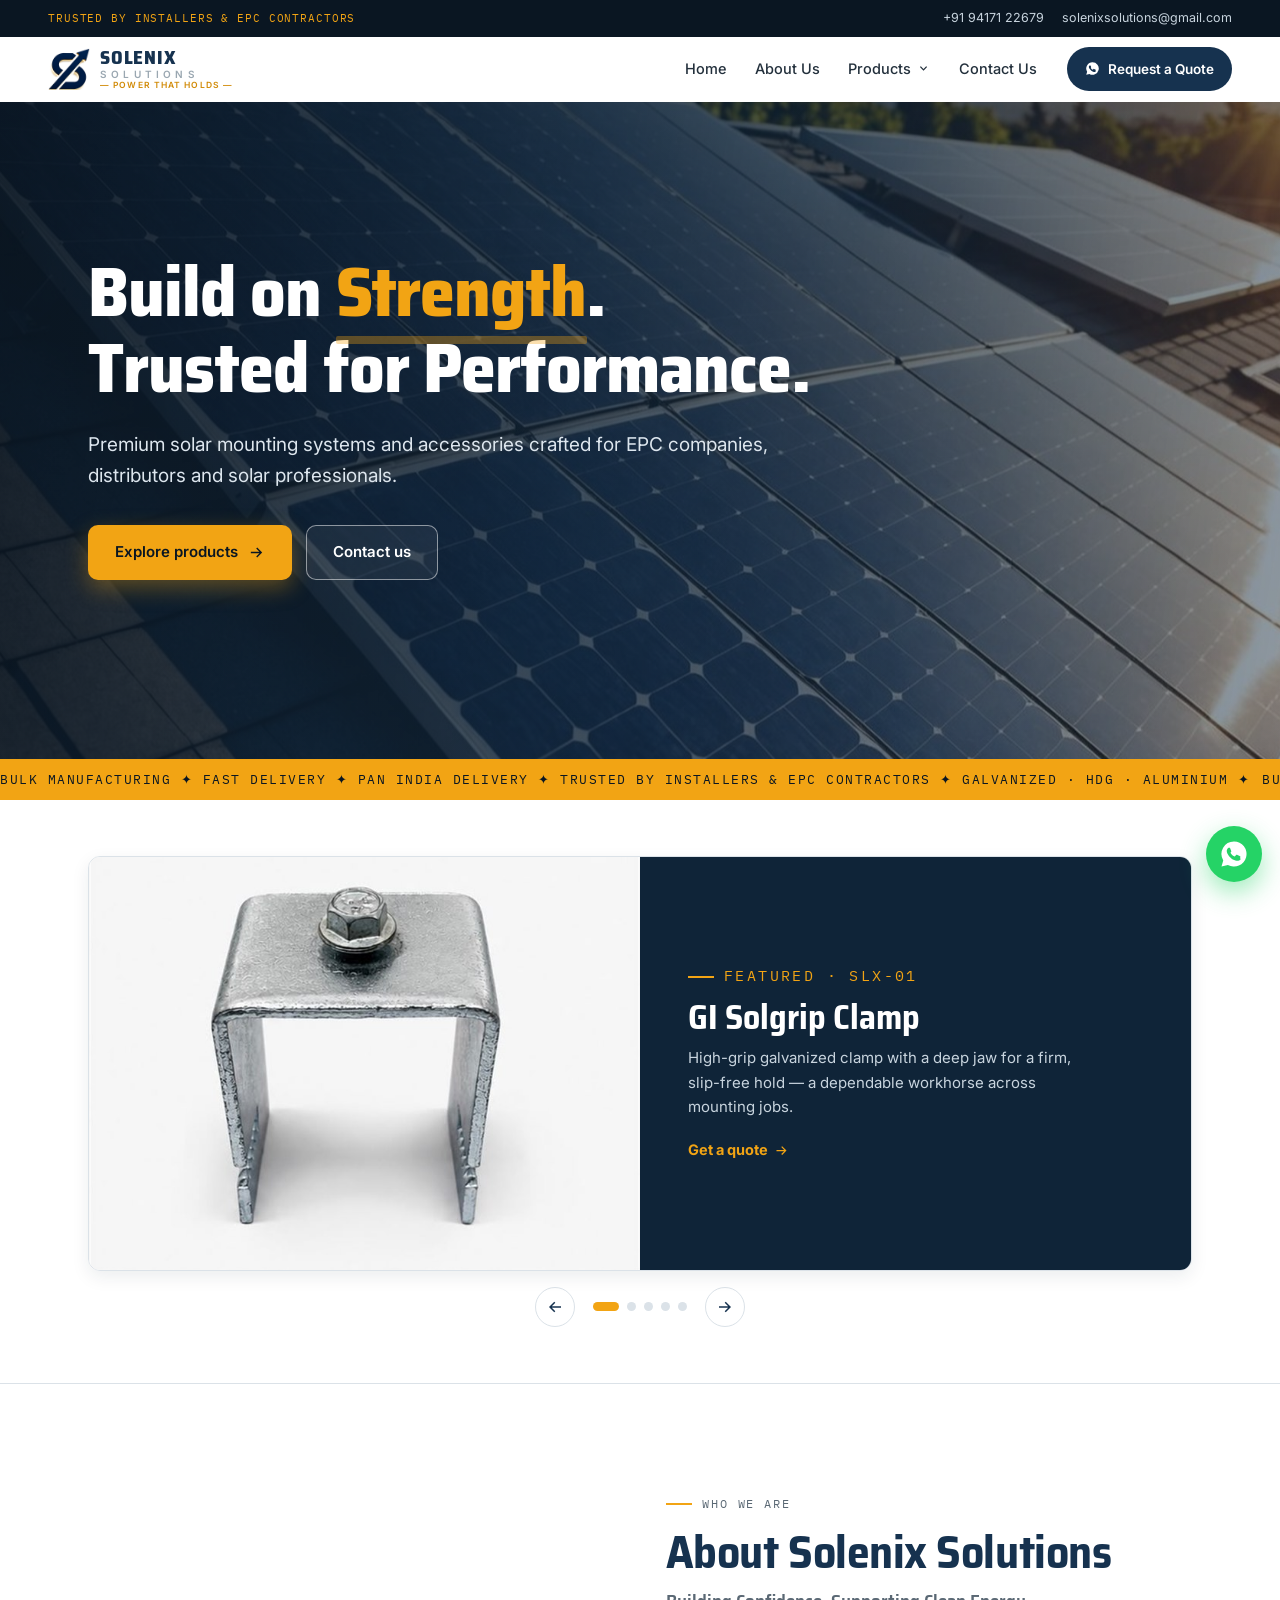
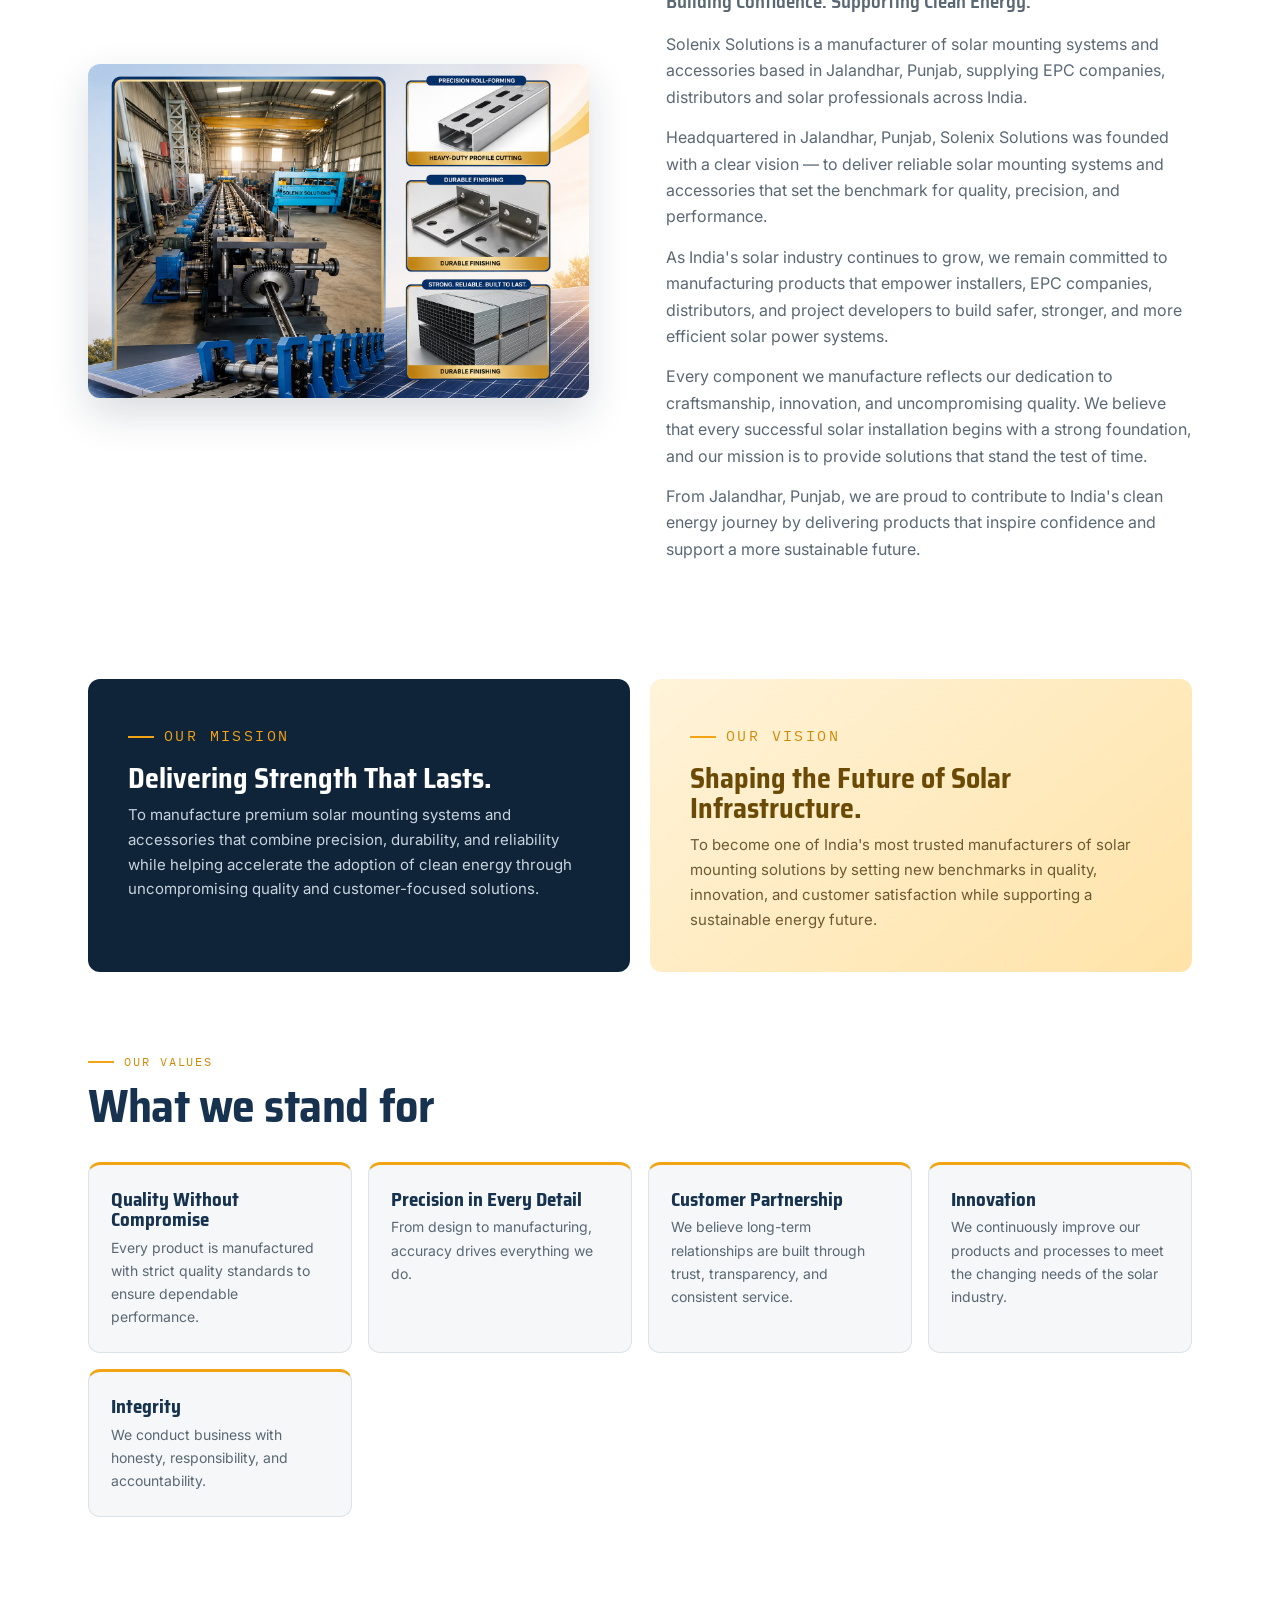
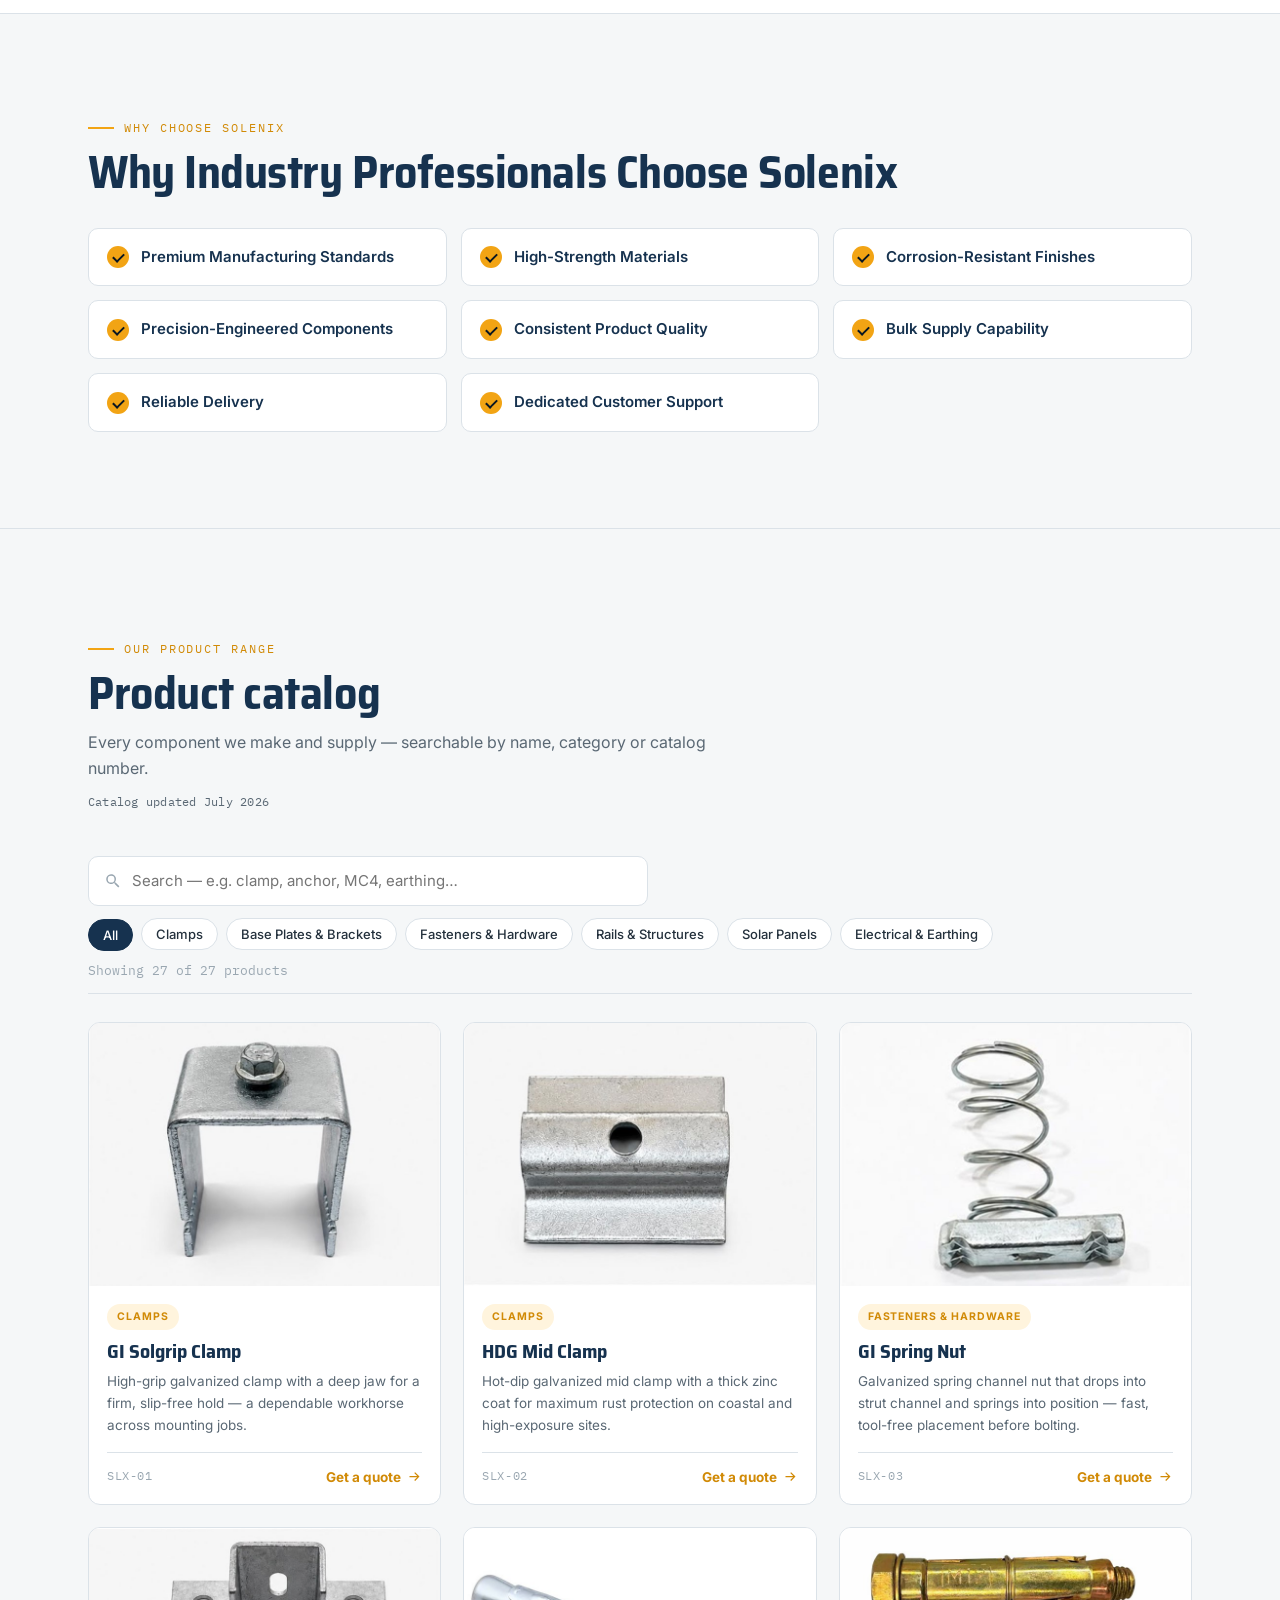
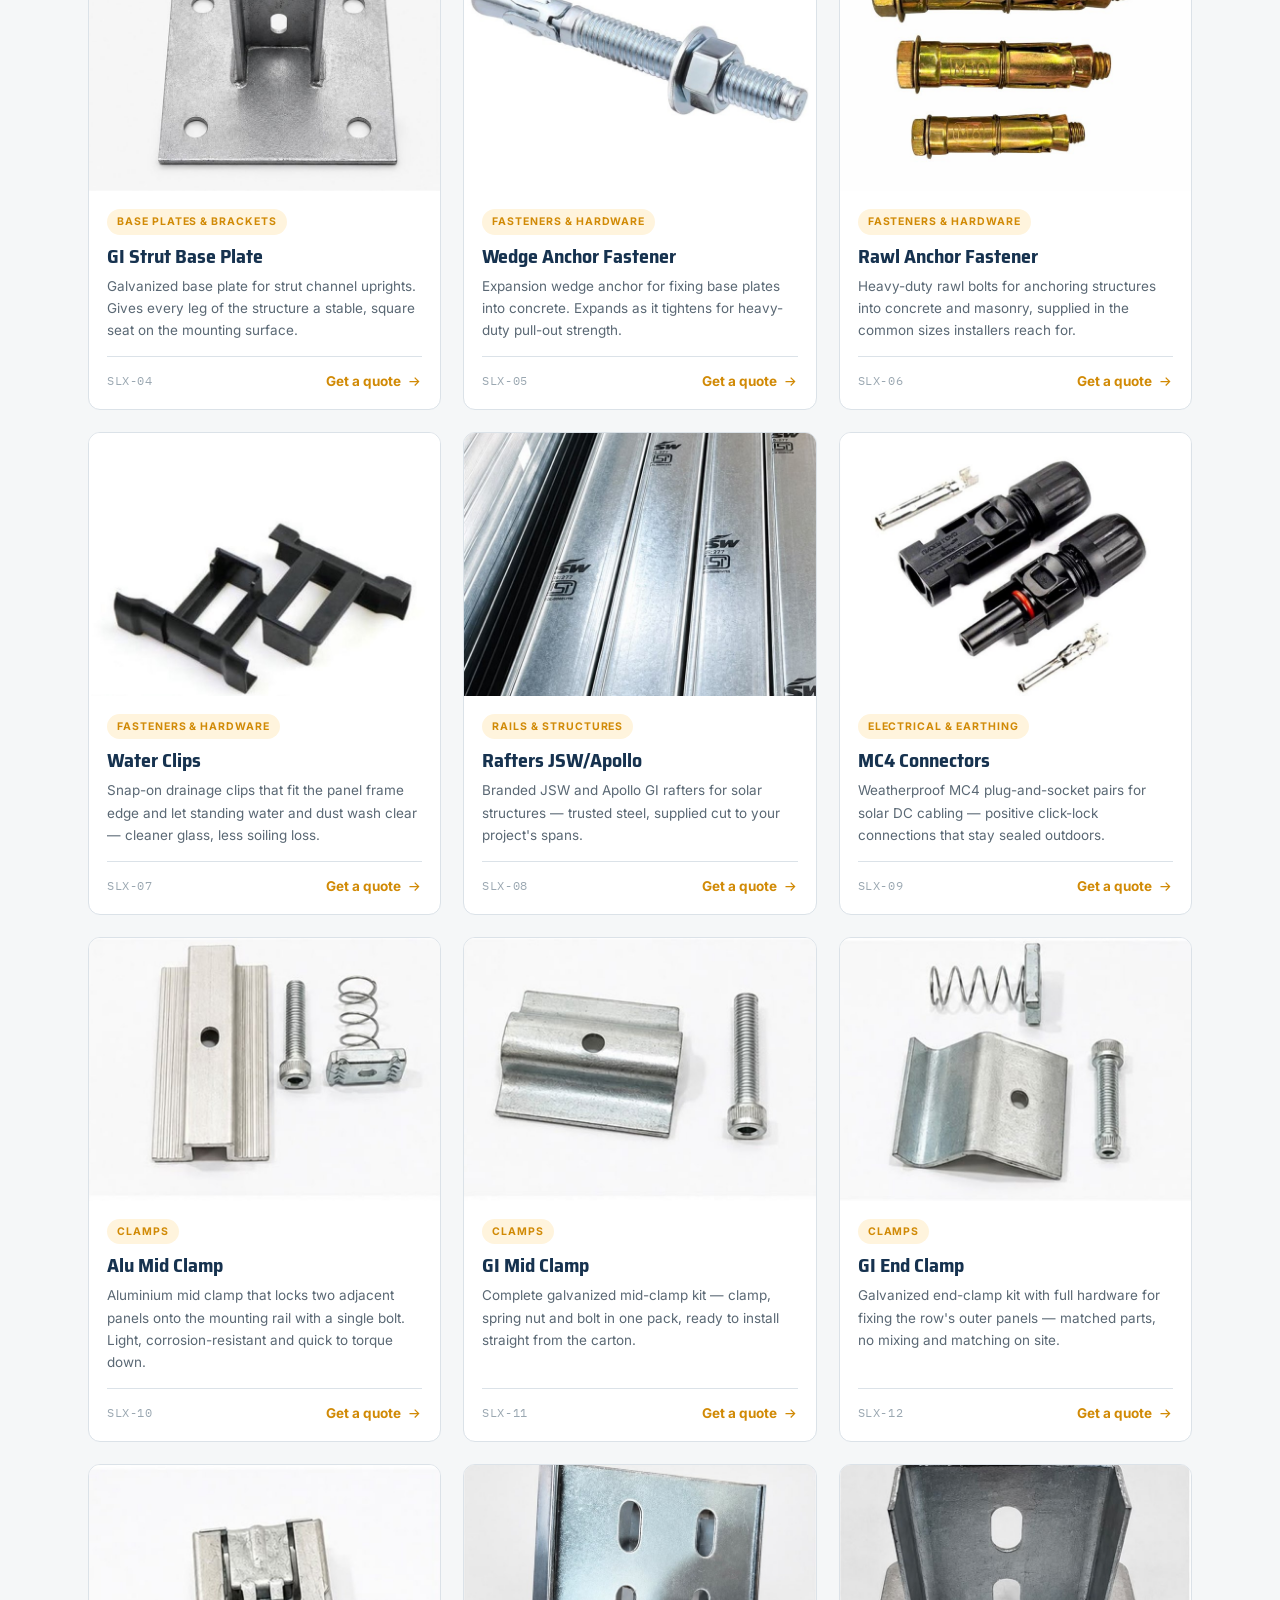
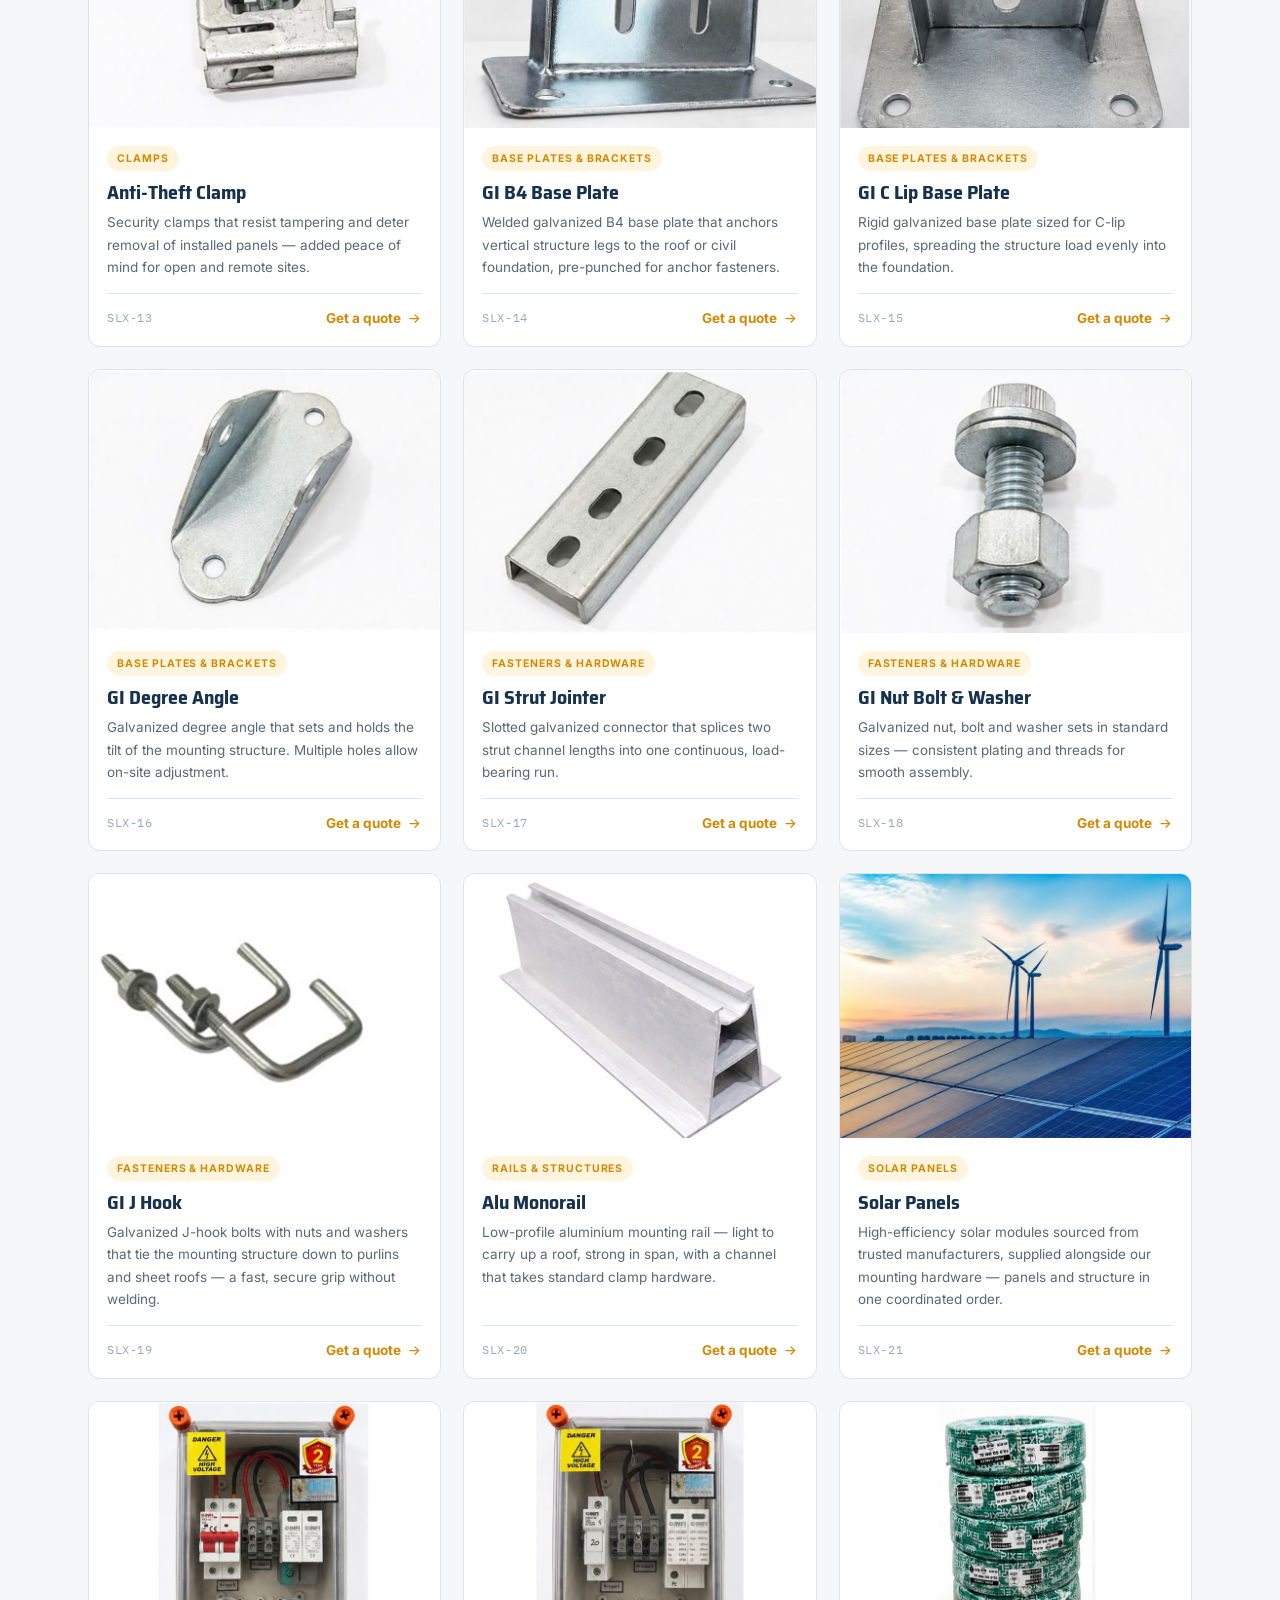
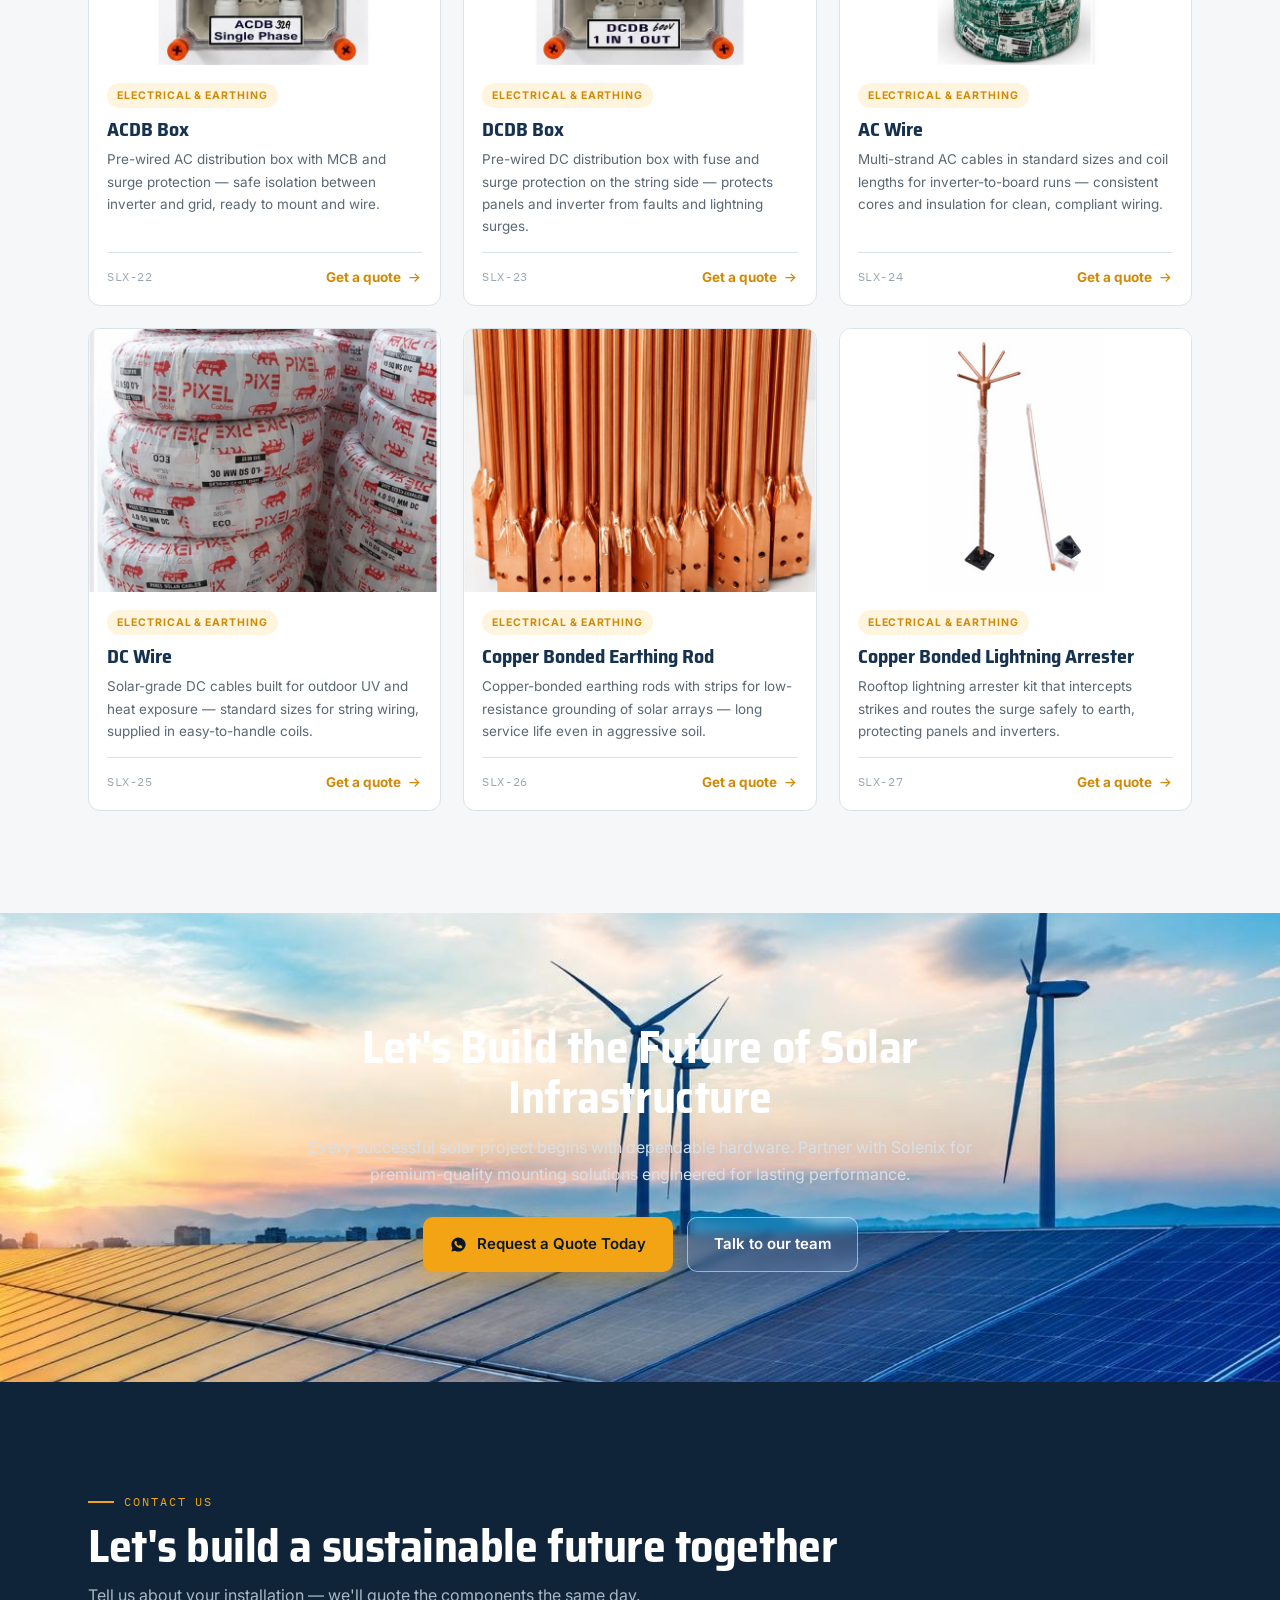
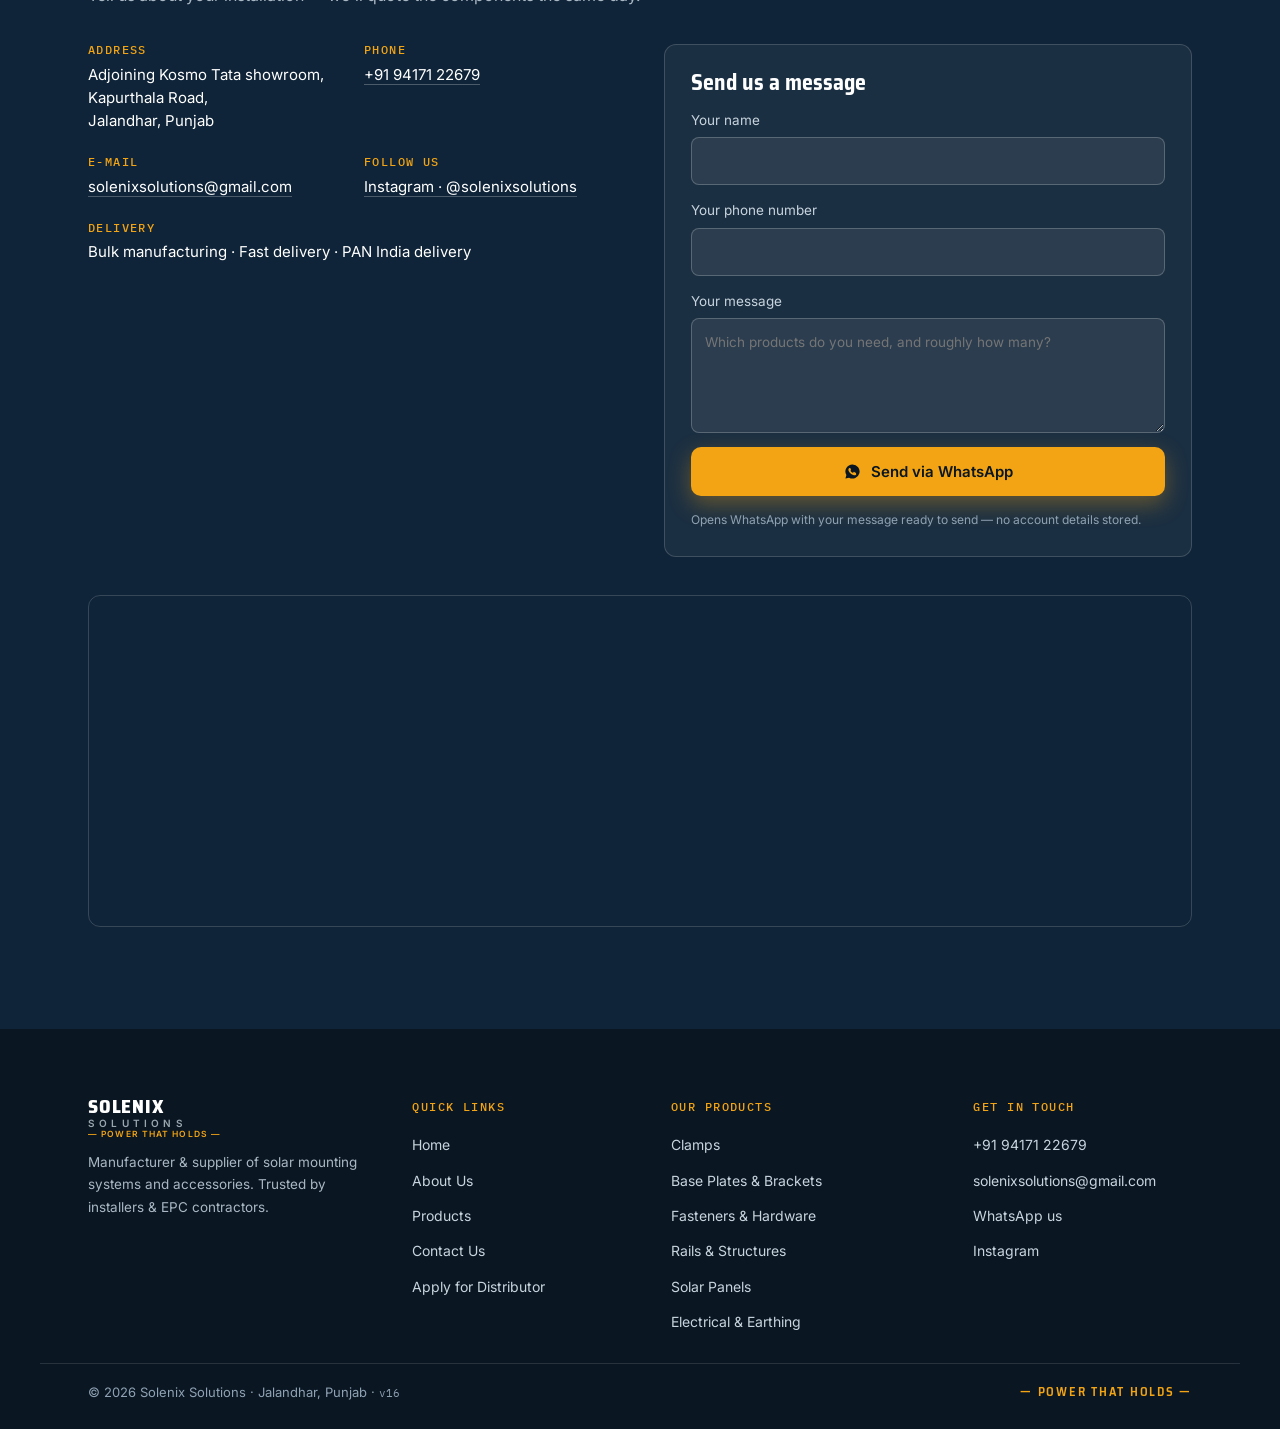
==== commit 8cd0ebde: "Add descriptive image alt text across catalog (build v16) Part 2.7 (image SEO) from SOLENIX_SEO_AI_P" ====
--- a/solenix-website/index.html
+++ b/solenix-website/index.html
@@ -1,5 +1,5 @@
 <!DOCTYPE html>
-<!-- Solenix Solutions website · build v15 -->
+<!-- Solenix Solutions website · build v16 -->
 <html lang="en">
 <head>
   <meta charset="UTF-8" />
@@ -122,7 +122,7 @@
 <section class="about" id="about">
   <div class="about-inner">
     <div class="about-visual reveal">
-      <img class="about-main" src="images/factory.jpg" alt="Solenix Solutions manufacturing — roll-forming line, profile cutting and finished channel stock" loading="lazy" />
+      <img class="about-main" src="images/factory.jpg" alt="Solenix Solutions solar mounting hardware manufacturing in Jalandhar — roll-forming line, profile cutting and finished channel stock" loading="lazy" />
     </div>
     <div class="about-copy reveal">
       <p class="kicker">Who we are</p>
@@ -231,7 +231,7 @@
     <!-- GEN:GRID:START — pre-rendered from js/products.js by tools/gen-seo.js for crawlers & no-JS; main.js re-renders this as the interactive (search/filter) layer. Do not hand-edit. -->
       <article class="card reveal">
         <div class="card-media">
-          <img src="images/products/01.jpg" alt="GI Solgrip Clamp" loading="lazy" width="720" height="540" />
+          <img src="images/products/01.jpg" alt="Galvanized GI Solgrip clamp for solar panel mounting" loading="lazy" width="720" height="540" />
         </div>
         <div class="card-body">
           <span class="card-cat">Clamps</span>
@@ -247,7 +247,7 @@
       </article>
       <article class="card reveal">
         <div class="card-media">
-          <img src="images/products/02.jpg" alt="HDG Mid Clamp" loading="lazy" width="720" height="540" />
+          <img src="images/products/02.jpg" alt="Hot-dip galvanized mid clamp for solar modules" loading="lazy" width="720" height="540" />
         </div>
         <div class="card-body">
           <span class="card-cat">Clamps</span>
@@ -263,7 +263,7 @@
       </article>
       <article class="card reveal">
         <div class="card-media">
-          <img src="images/products/03.jpg" alt="GI Spring Nut" loading="lazy" width="720" height="540" />
+          <img src="images/products/03.jpg" alt="Galvanized spring channel nut for strut channel" loading="lazy" width="720" height="540" />
         </div>
         <div class="card-body">
           <span class="card-cat">Fasteners &amp; Hardware</span>
@@ -279,7 +279,7 @@
       </article>
       <article class="card reveal">
         <div class="card-media">
-          <img src="images/products/04.jpg" alt="GI Strut Base Plate" loading="lazy" width="720" height="540" />
+          <img src="images/products/04.jpg" alt="Galvanized base plate for strut channel uprights" loading="lazy" width="720" height="540" />
         </div>
         <div class="card-body">
           <span class="card-cat">Base Plates &amp; Brackets</span>
@@ -295,7 +295,7 @@
       </article>
       <article class="card reveal">
         <div class="card-media">
-          <img src="images/products/05.jpg" alt="Wedge Anchor Fastener" loading="lazy" width="720" height="540" />
+          <img src="images/products/05.jpg" alt="Wedge expansion anchor bolt for fixing into concrete" loading="lazy" width="720" height="540" />
         </div>
         <div class="card-body">
           <span class="card-cat">Fasteners &amp; Hardware</span>
@@ -311,7 +311,7 @@
       </article>
       <article class="card reveal">
         <div class="card-media">
-          <img src="images/products/06.jpg" alt="Rawl Anchor Fastener" loading="lazy" width="720" height="540" />
+          <img src="images/products/06.jpg" alt="Rawl anchor bolt for concrete and masonry fixing" loading="lazy" width="720" height="540" />
         </div>
         <div class="card-body">
           <span class="card-cat">Fasteners &amp; Hardware</span>
@@ -327,7 +327,7 @@
       </article>
       <article class="card reveal">
         <div class="card-media">
-          <img src="images/products/07.jpg" alt="Water Clips" loading="lazy" width="720" height="540" />
+          <img src="images/products/07.jpg" alt="Snap-on drainage water clips for solar panel frames" loading="lazy" width="720" height="540" />
         </div>
         <div class="card-body">
           <span class="card-cat">Fasteners &amp; Hardware</span>
@@ -343,7 +343,7 @@
       </article>
       <article class="card reveal">
         <div class="card-media">
-          <img src="images/products/08.jpg" alt="Rafters JSW/Apollo" loading="lazy" width="720" height="540" />
+          <img src="images/products/08.jpg" alt="JSW and Apollo GI rafters for solar structures" loading="lazy" width="720" height="540" />
         </div>
         <div class="card-body">
           <span class="card-cat">Rails &amp; Structures</span>
@@ -359,7 +359,7 @@
       </article>
       <article class="card reveal">
         <div class="card-media">
-          <img src="images/products/09.jpg" alt="MC4 Connectors" loading="lazy" width="720" height="540" />
+          <img src="images/products/09.jpg" alt="Weatherproof MC4 DC connectors for solar cabling" loading="lazy" width="720" height="540" />
         </div>
         <div class="card-body">
           <span class="card-cat">Electrical &amp; Earthing</span>
@@ -375,7 +375,7 @@
       </article>
       <article class="card reveal">
         <div class="card-media">
-          <img src="images/products/10.jpg" alt="Alu Mid Clamp" loading="lazy" width="720" height="540" />
+          <img src="images/products/10.jpg" alt="Aluminium mid clamp for solar panels on a mounting rail" loading="lazy" width="720" height="540" />
         </div>
         <div class="card-body">
           <span class="card-cat">Clamps</span>
@@ -391,7 +391,7 @@
       </article>
       <article class="card reveal">
         <div class="card-media">
-          <img src="images/products/11.jpg" alt="GI Mid Clamp" loading="lazy" width="720" height="540" />
+          <img src="images/products/11.jpg" alt="Galvanized mid clamp kit with spring nut and bolt" loading="lazy" width="720" height="540" />
         </div>
         <div class="card-body">
           <span class="card-cat">Clamps</span>
@@ -407,7 +407,7 @@
       </article>
       <article class="card reveal">
         <div class="card-media">
-          <img src="images/products/12.jpg" alt="GI End Clamp" loading="lazy" width="720" height="540" />
+          <img src="images/products/12.jpg" alt="Galvanized end clamp kit for a solar panel row" loading="lazy" width="720" height="540" />
         </div>
         <div class="card-body">
           <span class="card-cat">Clamps</span>
@@ -423,7 +423,7 @@
       </article>
       <article class="card reveal">
         <div class="card-media">
-          <img src="images/products/13.jpg" alt="Anti-Theft Clamp" loading="lazy" width="720" height="540" />
+          <img src="images/products/13.jpg" alt="Anti-theft security clamp for installed solar panels" loading="lazy" width="720" height="540" />
         </div>
         <div class="card-body">
           <span class="card-cat">Clamps</span>
@@ -439,7 +439,7 @@
       </article>
       <article class="card reveal">
         <div class="card-media">
-          <img src="images/products/14.jpg" alt="GI B4 Base Plate" loading="lazy" width="720" height="540" />
+          <img src="images/products/14.jpg" alt="Galvanized welded B4 base plate for structure legs" loading="lazy" width="720" height="540" />
         </div>
         <div class="card-body">
           <span class="card-cat">Base Plates &amp; Brackets</span>
@@ -455,7 +455,7 @@
       </article>
       <article class="card reveal">
         <div class="card-media">
-          <img src="images/products/15.jpg" alt="GI C Lip Base Plate" loading="lazy" width="720" height="540" />
+          <img src="images/products/15.jpg" alt="Galvanized base plate for C-lip structure profiles" loading="lazy" width="720" height="540" />
         </div>
         <div class="card-body">
           <span class="card-cat">Base Plates &amp; Brackets</span>
@@ -471,7 +471,7 @@
       </article>
       <article class="card reveal">
         <div class="card-media">
-          <img src="images/products/16.jpg" alt="GI Degree Angle" loading="lazy" width="720" height="540" />
+          <img src="images/products/16.jpg" alt="Galvanized adjustable tilt angle bracket for mounting structures" loading="lazy" width="720" height="540" />
         </div>
         <div class="card-body">
           <span class="card-cat">Base Plates &amp; Brackets</span>
@@ -487,7 +487,7 @@
       </article>
       <article class="card reveal">
         <div class="card-media">
-          <img src="images/products/17.jpg" alt="GI Strut Jointer" loading="lazy" width="720" height="540" />
+          <img src="images/products/17.jpg" alt="Galvanized strut jointer connecting two channel lengths" loading="lazy" width="720" height="540" />
         </div>
         <div class="card-body">
           <span class="card-cat">Fasteners &amp; Hardware</span>
@@ -503,7 +503,7 @@
       </article>
       <article class="card reveal">
         <div class="card-media">
-          <img src="images/products/18.jpg" alt="GI Nut Bolt &amp; Washer" loading="lazy" width="720" height="540" />
+          <img src="images/products/18.jpg" alt="Galvanized nut, bolt and washer hardware sets" loading="lazy" width="720" height="540" />
         </div>
         <div class="card-body">
           <span class="card-cat">Fasteners &amp; Hardware</span>
@@ -519,7 +519,7 @@
       </article>
       <article class="card reveal">
         <div class="card-media">
-          <img src="images/products/19.jpg" alt="GI J Hook" loading="lazy" width="720" height="540" />
+          <img src="images/products/19.jpg" alt="Galvanized J-hook bolts for fixing structures to roofs" loading="lazy" width="720" height="540" />
         </div>
         <div class="card-body">
           <span class="card-cat">Fasteners &amp; Hardware</span>
@@ -535,7 +535,7 @@
       </article>
       <article class="card reveal">
         <div class="card-media">
-          <img src="images/products/20.jpg" alt="Alu Monorail" loading="lazy" width="720" height="540" />
+          <img src="images/products/20.jpg" alt="Low-profile aluminium mounting rail for solar panels" loading="lazy" width="720" height="540" />
         </div>
         <div class="card-body">
           <span class="card-cat">Rails &amp; Structures</span>
@@ -551,7 +551,7 @@
       </article>
       <article class="card reveal">
         <div class="card-media">
-          <img src="images/products/21.jpg" alt="Solar Panels" loading="lazy" width="720" height="540" />
+          <img src="images/products/21.jpg" alt="High-efficiency solar PV panels supplied with mounting hardware" loading="lazy" width="720" height="540" />
         </div>
         <div class="card-body">
           <span class="card-cat">Solar Panels</span>
@@ -567,7 +567,7 @@
       </article>
       <article class="card reveal">
         <div class="card-media">
-          <img src="images/products/22.jpg" alt="ACDB Box" loading="lazy" width="720" height="540" />
+          <img src="images/products/22.jpg" alt="ACDB AC distribution box with MCB and surge protection" loading="lazy" width="720" height="540" />
         </div>
         <div class="card-body">
           <span class="card-cat">Electrical &amp; Earthing</span>
@@ -583,7 +583,7 @@
       </article>
       <article class="card reveal">
         <div class="card-media">
-          <img src="images/products/23.jpg" alt="DCDB Box" loading="lazy" width="720" height="540" />
+          <img src="images/products/23.jpg" alt="DCDB DC distribution box with fuse and surge protection" loading="lazy" width="720" height="540" />
         </div>
         <div class="card-body">
           <span class="card-cat">Electrical &amp; Earthing</span>
@@ -599,7 +599,7 @@
       </article>
       <article class="card reveal">
         <div class="card-media">
-          <img src="images/products/24.jpg" alt="AC Wire" loading="lazy" width="720" height="540" />
+          <img src="images/products/24.jpg" alt="Multi-strand AC cable for solar inverter wiring" loading="lazy" width="720" height="540" />
         </div>
         <div class="card-body">
           <span class="card-cat">Electrical &amp; Earthing</span>
@@ -615,7 +615,7 @@
       </article>
       <article class="card reveal">
         <div class="card-media">
-          <img src="images/products/25.jpg" alt="DC Wire" loading="lazy" width="720" height="540" />
+          <img src="images/products/25.jpg" alt="Solar-grade DC cable for outdoor string wiring" loading="lazy" width="720" height="540" />
         </div>
         <div class="card-body">
           <span class="card-cat">Electrical &amp; Earthing</span>
@@ -631,7 +631,7 @@
       </article>
       <article class="card reveal">
         <div class="card-media">
-          <img src="images/products/26.jpg" alt="Copper Bonded Earthing Rod" loading="lazy" width="720" height="540" />
+          <img src="images/products/26.jpg" alt="Copper-bonded earthing rod for solar array grounding" loading="lazy" width="720" height="540" />
         </div>
         <div class="card-body">
           <span class="card-cat">Electrical &amp; Earthing</span>
@@ -647,7 +647,7 @@
       </article>
       <article class="card reveal">
         <div class="card-media">
-          <img src="images/products/27.jpg" alt="Copper Bonded Lightning Arrester" loading="lazy" width="720" height="540" />
+          <img src="images/products/27.jpg" alt="Copper-bonded rooftop lightning arrester for solar systems" loading="lazy" width="720" height="540" />
         </div>
         <div class="card-body">
           <span class="card-cat">Electrical &amp; Earthing</span>
@@ -771,7 +771,7 @@
     </div>
   </div>
   <div class="footer-base">
-    <span>© <span id="year"></span> Solenix Solutions · Jalandhar, Punjab · <span class="build-tag">v15</span></span>
+    <span>© <span id="year"></span> Solenix Solutions · Jalandhar, Punjab · <span class="build-tag">v16</span></span>
     <span class="tagline-gold">— Power That Holds —</span>
   </div>
 </footer>
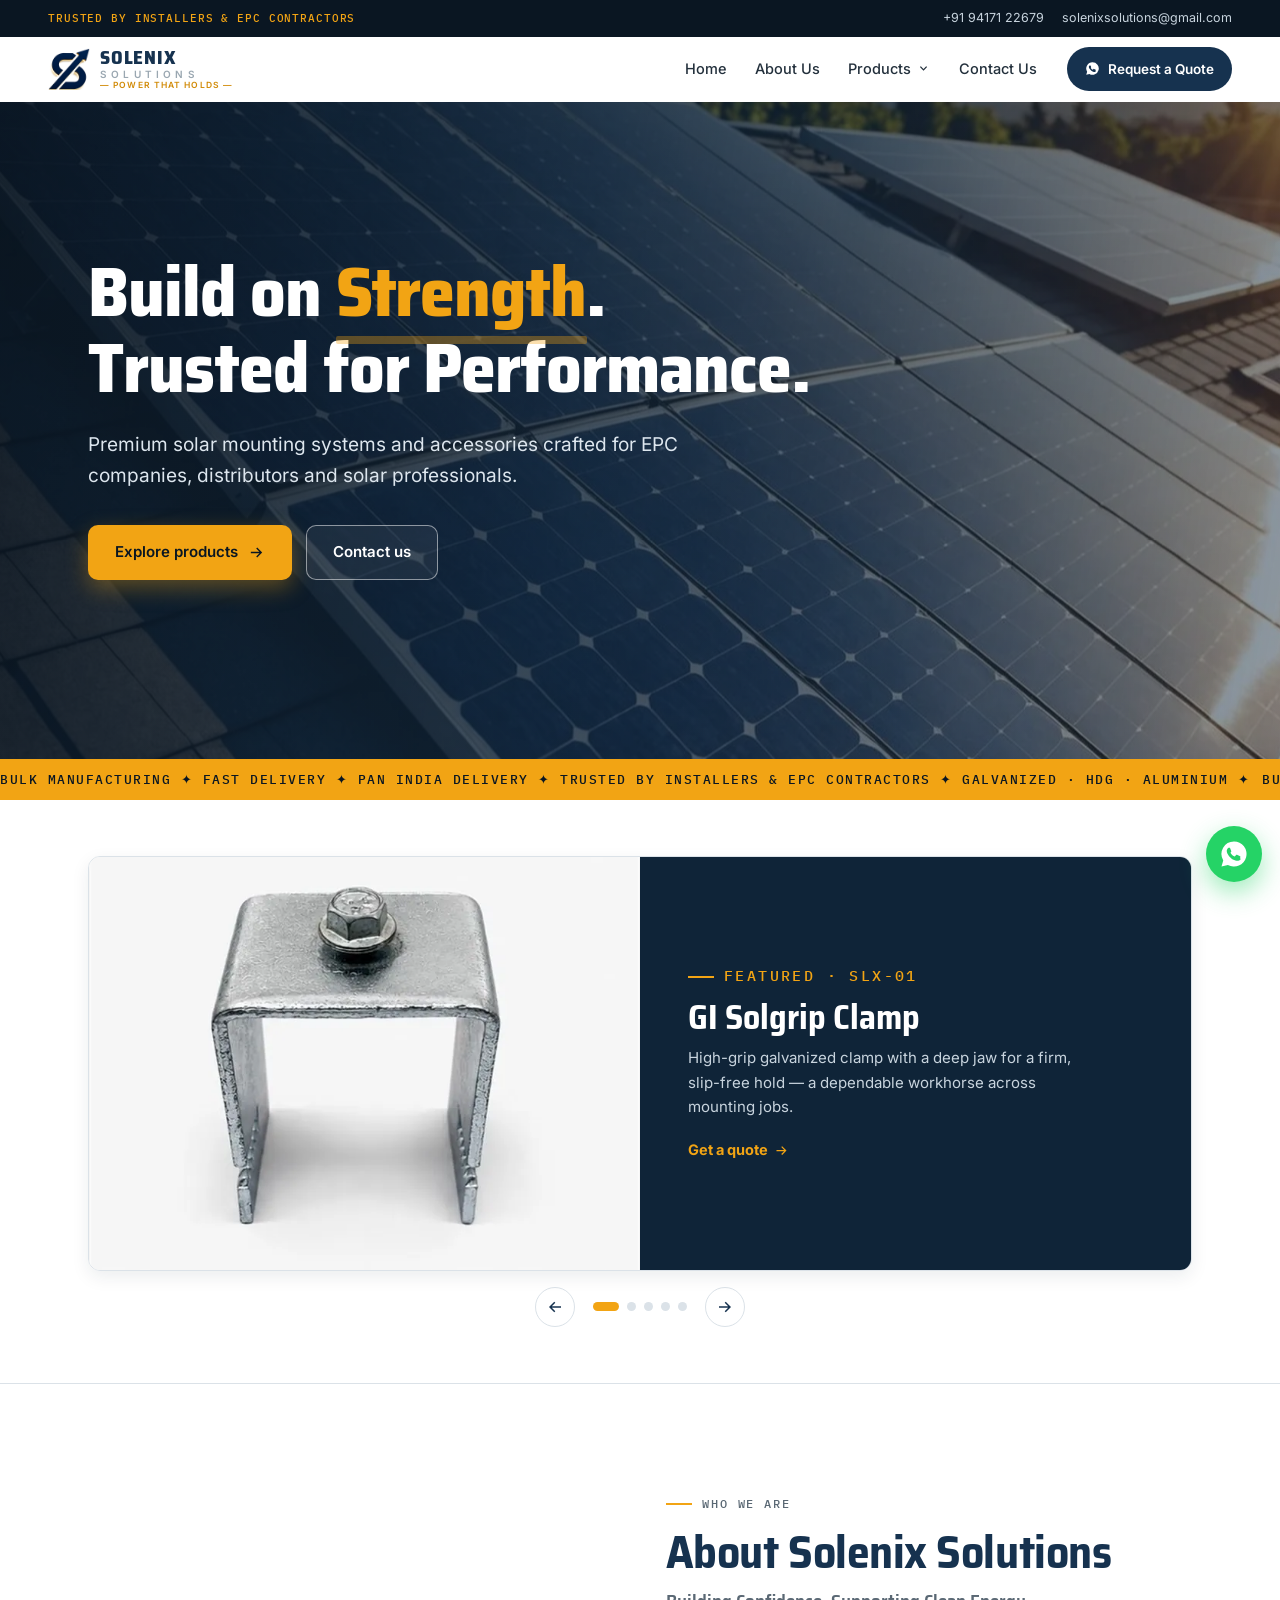
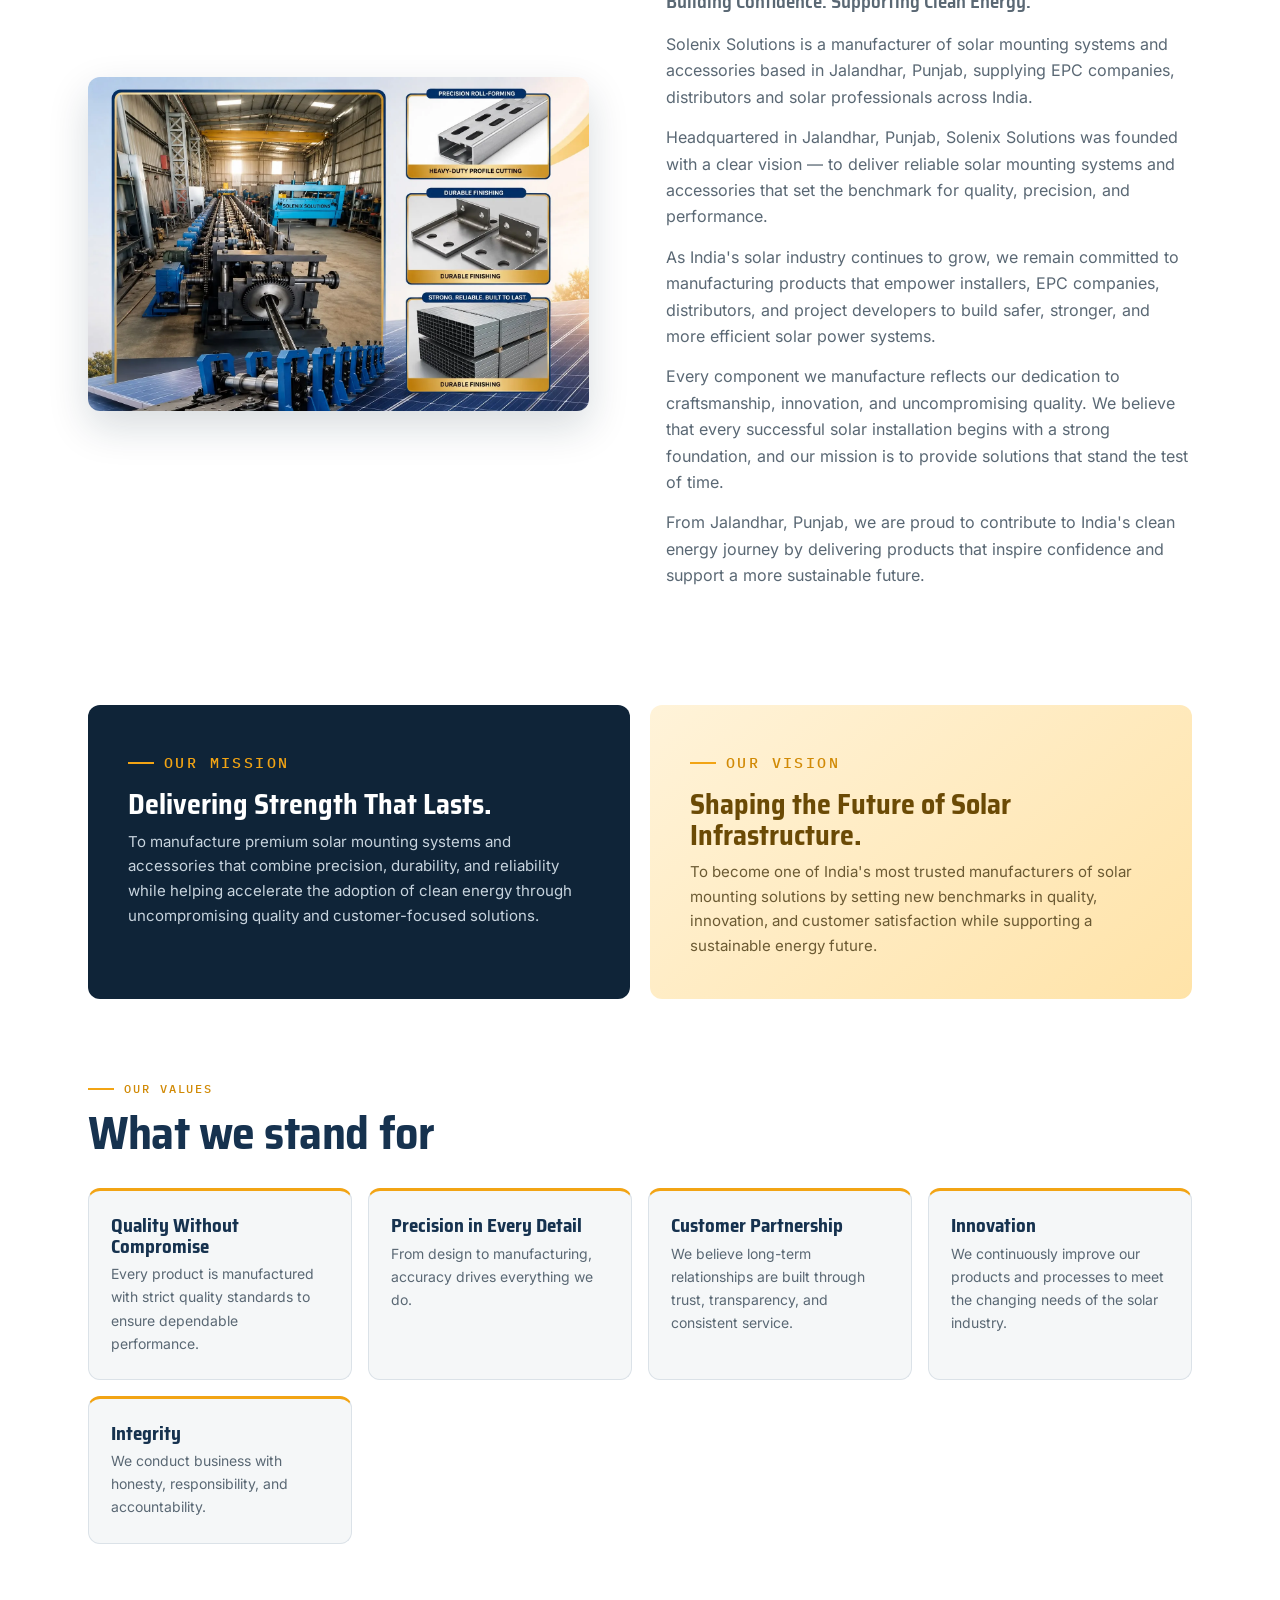
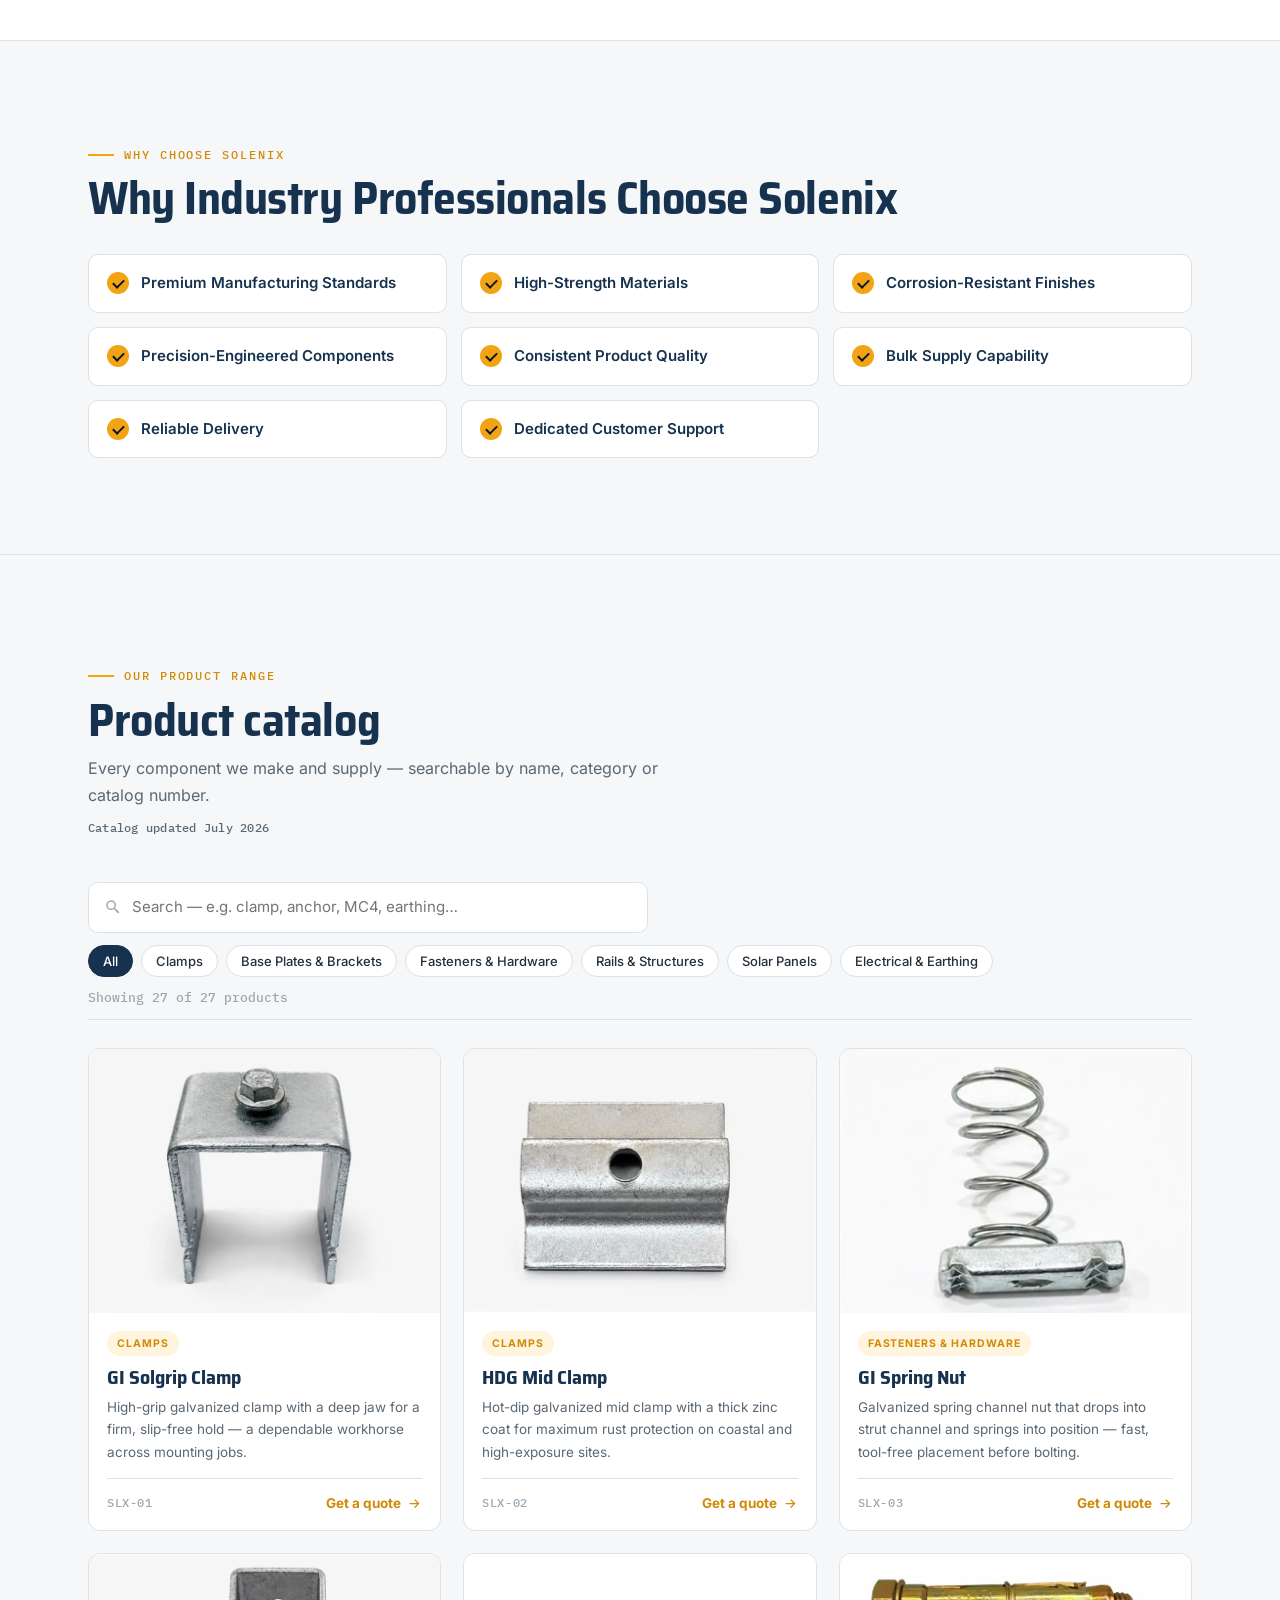
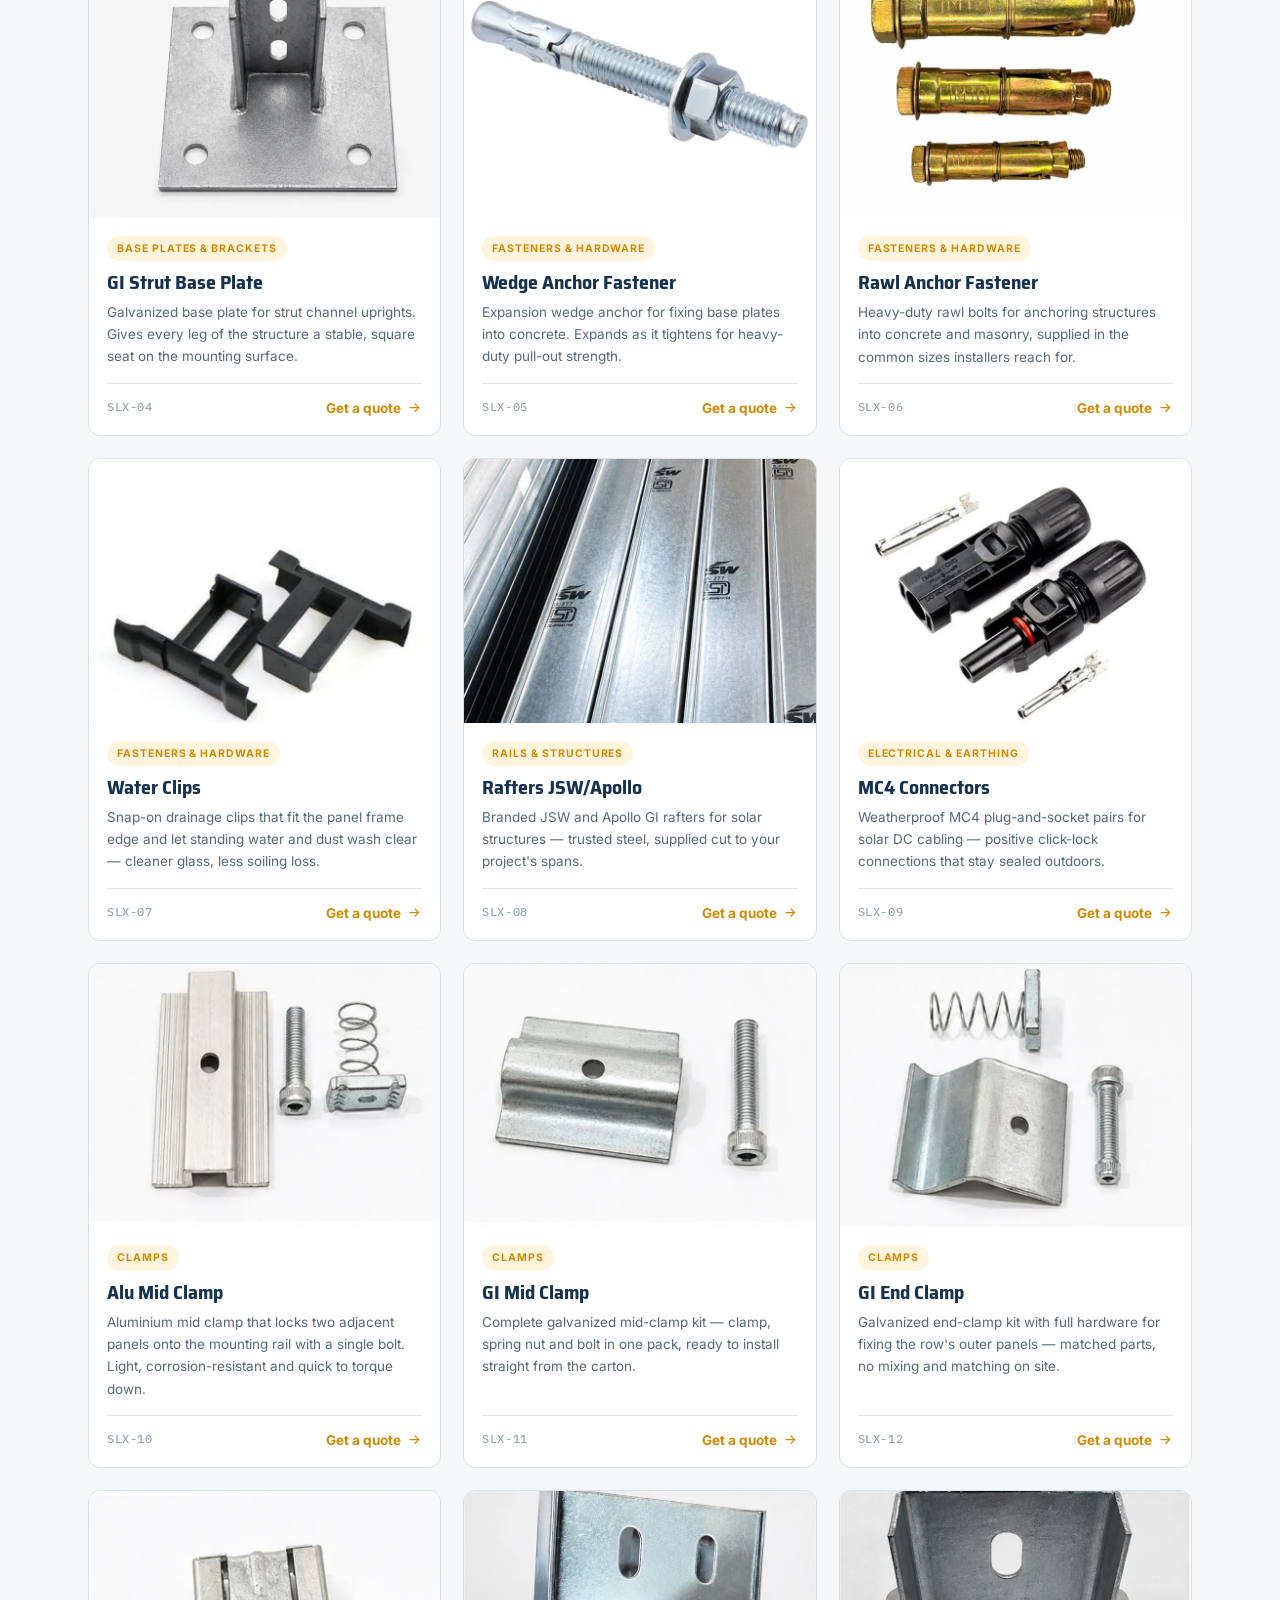
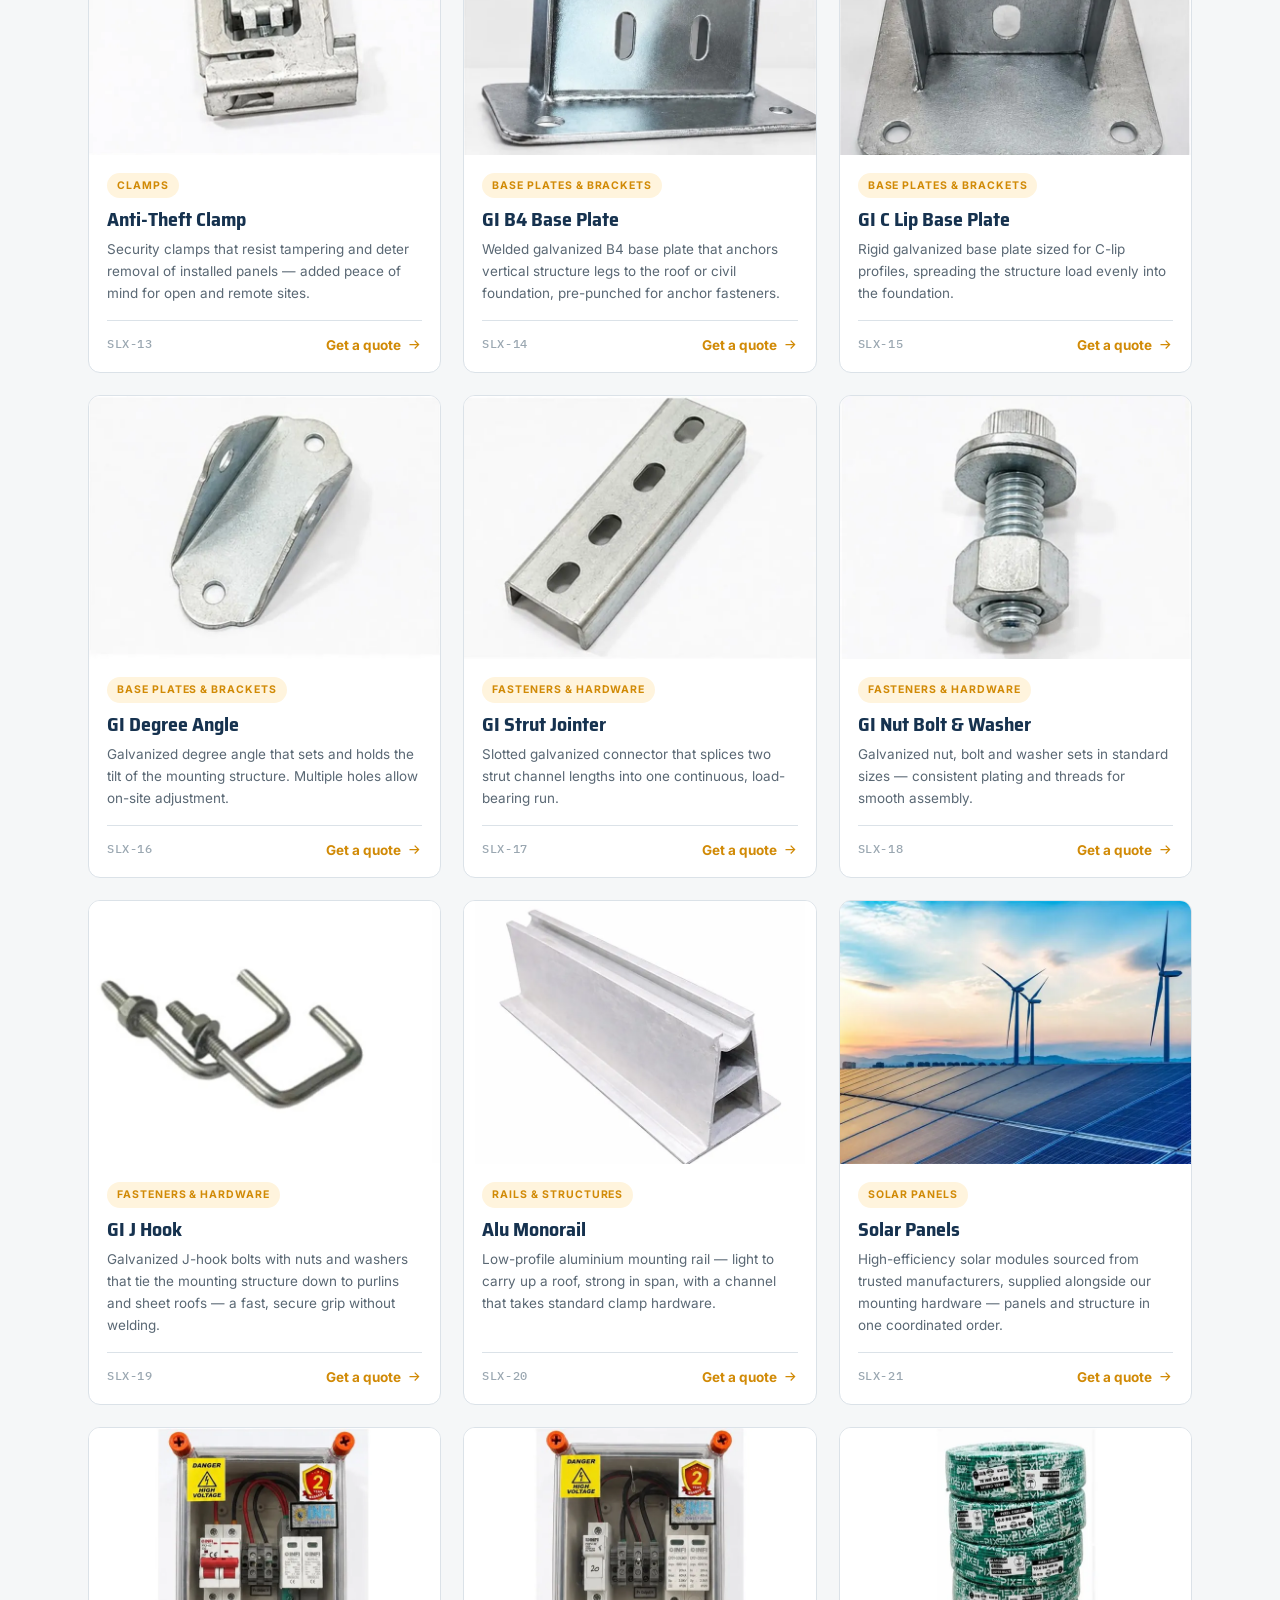
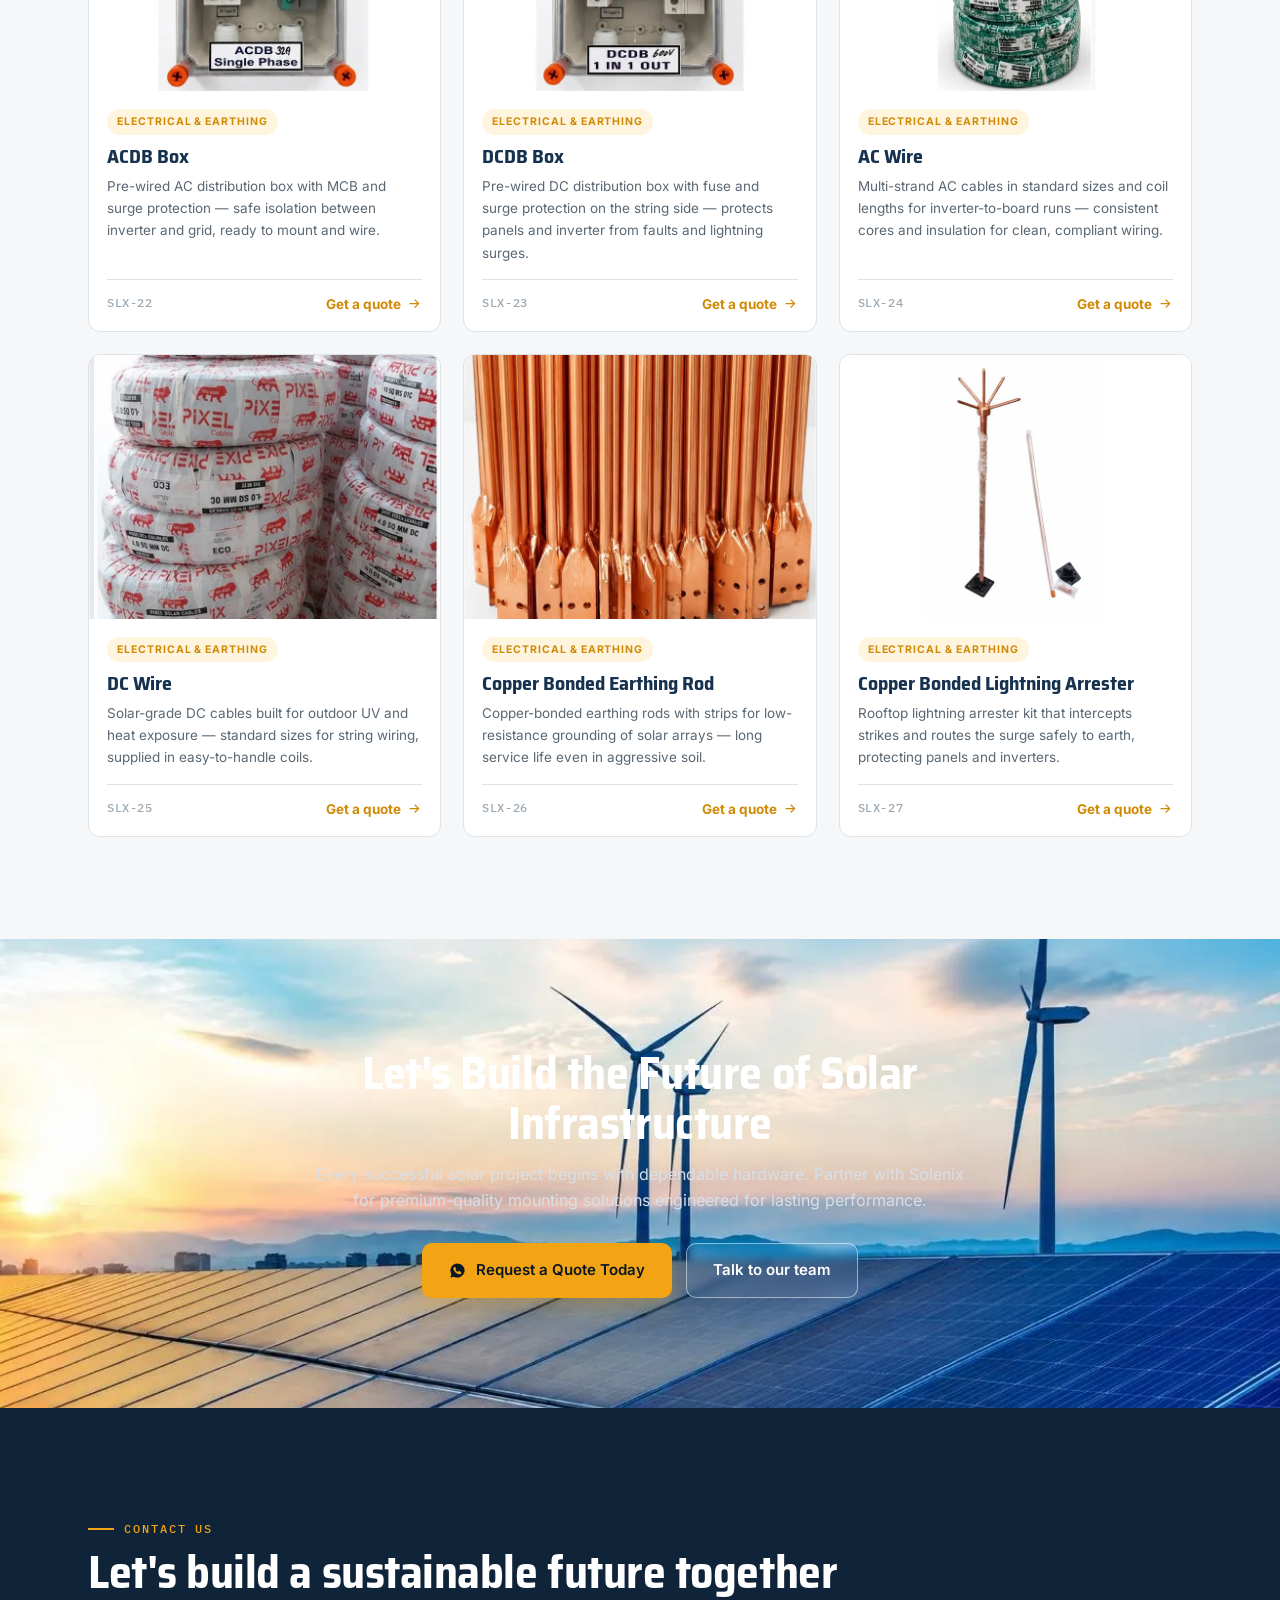
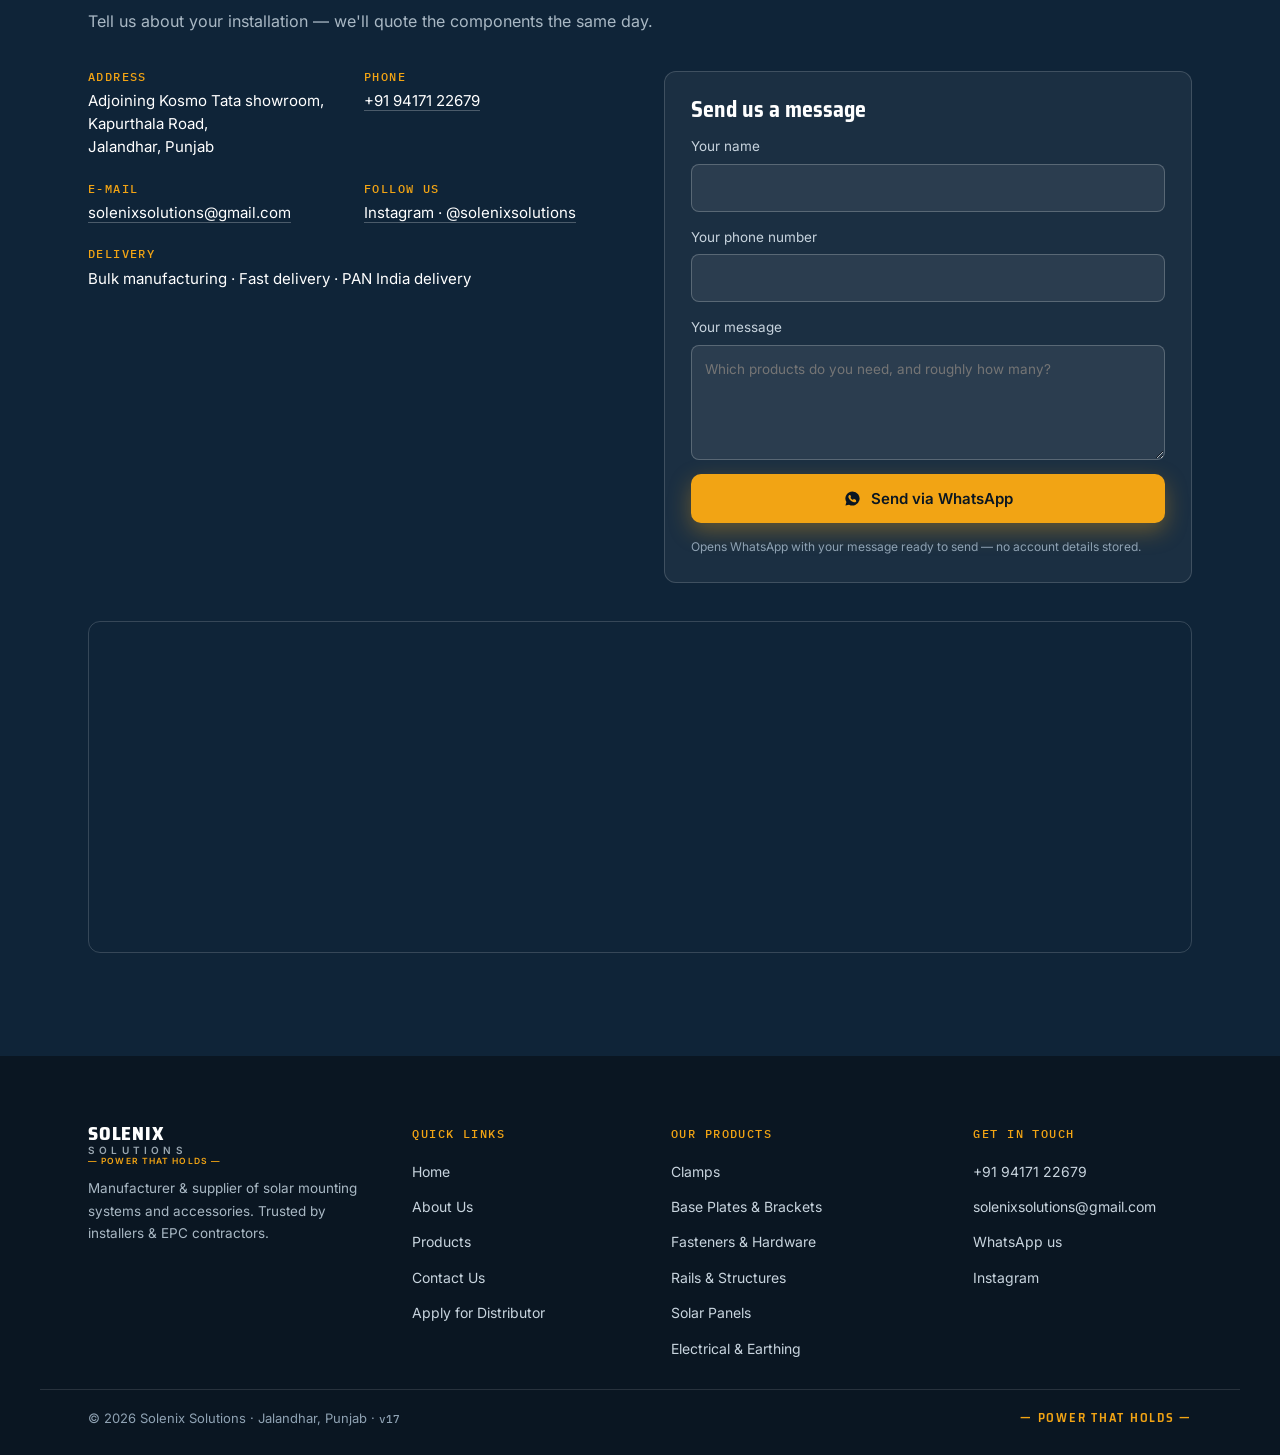
==== commit 98cd5e16: "Self-host fonts + WebP images; add GBP to sameAs (build v17) Part 2.6 performance: - WebP for every " ====
--- a/solenix-website/index.html
+++ b/solenix-website/index.html
@@ -1,12 +1,12 @@
 <!DOCTYPE html>
-<!-- Solenix Solutions website · build v16 -->
+<!-- Solenix Solutions website · build v17 -->
 <html lang="en">
 <head>
   <meta charset="UTF-8" />
   <meta name="viewport" content="width=device-width, initial-scale=1.0" />
 
   <!-- Preload the hero image (LCP element) so it paints sooner -->
-  <link rel="preload" as="image" href="images/hero-bg.jpg" fetchpriority="high" />
+  <link rel="preload" as="image" href="images/hero-bg.webp" type="image/webp" fetchpriority="high" />
   <!-- No-JS / non-rendering crawlers: reveal content that JS would otherwise animate in -->
   <noscript><style>.reveal{opacity:1 !important;transform:none !important;}</style></noscript>
 
@@ -33,9 +33,9 @@
   <meta name="twitter:title" content="Solenix Solutions — Solar Mounting Systems &amp; Accessories" />
   <meta name="twitter:description" content="Power That Holds. Premium solar mounting systems &amp; accessories, manufactured in Jalandhar, Punjab." />
   <meta name="twitter:image" content="https://solenixsolutions.com/images/hero-bg.jpg" />
-  <link rel="preconnect" href="https://fonts.googleapis.com" />
-  <link rel="preconnect" href="https://fonts.gstatic.com" crossorigin />
-  <link href="https://fonts.googleapis.com/css2?family=Saira+SemiCondensed:wght@500;600;700;800&family=Inter:wght@400;500;600;700&family=IBM+Plex+Mono:wght@500&display=swap" rel="stylesheet" />
+  <!-- Self-hosted fonts (no third-party CDN); preload the two used above the fold -->
+  <link rel="preload" as="font" type="font/woff2" href="fonts/inter.woff2" crossorigin />
+  <link rel="preload" as="font" type="font/woff2" href="fonts/saira-semicondensed-800.woff2" crossorigin />
   <link rel="stylesheet" href="css/style.css" />
   <link rel="icon" type="image/png" href="images/favicon.png" />
 </head>
@@ -122,7 +122,10 @@
 <section class="about" id="about">
   <div class="about-inner">
     <div class="about-visual reveal">
-      <img class="about-main" src="images/factory.jpg" alt="Solenix Solutions solar mounting hardware manufacturing in Jalandhar — roll-forming line, profile cutting and finished channel stock" loading="lazy" />
+      <picture>
+        <source srcset="images/factory.webp" type="image/webp" />
+        <img class="about-main" src="images/factory.jpg" alt="Solenix Solutions solar mounting hardware manufacturing in Jalandhar — roll-forming line, profile cutting and finished channel stock" loading="lazy" />
+      </picture>
     </div>
     <div class="about-copy reveal">
       <p class="kicker">Who we are</p>
@@ -231,7 +234,10 @@
     <!-- GEN:GRID:START — pre-rendered from js/products.js by tools/gen-seo.js for crawlers & no-JS; main.js re-renders this as the interactive (search/filter) layer. Do not hand-edit. -->
       <article class="card reveal">
         <div class="card-media">
-          <img src="images/products/01.jpg" alt="Galvanized GI Solgrip clamp for solar panel mounting" loading="lazy" width="720" height="540" />
+          <picture>
+            <source srcset="images/products/01.webp" type="image/webp" />
+            <img src="images/products/01.jpg" alt="Galvanized GI Solgrip clamp for solar panel mounting" loading="lazy" width="720" height="540" />
+          </picture>
         </div>
         <div class="card-body">
           <span class="card-cat">Clamps</span>
@@ -247,7 +253,10 @@
       </article>
       <article class="card reveal">
         <div class="card-media">
-          <img src="images/products/02.jpg" alt="Hot-dip galvanized mid clamp for solar modules" loading="lazy" width="720" height="540" />
+          <picture>
+            <source srcset="images/products/02.webp" type="image/webp" />
+            <img src="images/products/02.jpg" alt="Hot-dip galvanized mid clamp for solar modules" loading="lazy" width="720" height="540" />
+          </picture>
         </div>
         <div class="card-body">
           <span class="card-cat">Clamps</span>
@@ -263,7 +272,10 @@
       </article>
       <article class="card reveal">
         <div class="card-media">
-          <img src="images/products/03.jpg" alt="Galvanized spring channel nut for strut channel" loading="lazy" width="720" height="540" />
+          <picture>
+            <source srcset="images/products/03.webp" type="image/webp" />
+            <img src="images/products/03.jpg" alt="Galvanized spring channel nut for strut channel" loading="lazy" width="720" height="540" />
+          </picture>
         </div>
         <div class="card-body">
           <span class="card-cat">Fasteners &amp; Hardware</span>
@@ -279,7 +291,10 @@
       </article>
       <article class="card reveal">
         <div class="card-media">
-          <img src="images/products/04.jpg" alt="Galvanized base plate for strut channel uprights" loading="lazy" width="720" height="540" />
+          <picture>
+            <source srcset="images/products/04.webp" type="image/webp" />
+            <img src="images/products/04.jpg" alt="Galvanized base plate for strut channel uprights" loading="lazy" width="720" height="540" />
+          </picture>
         </div>
         <div class="card-body">
           <span class="card-cat">Base Plates &amp; Brackets</span>
@@ -295,7 +310,10 @@
       </article>
       <article class="card reveal">
         <div class="card-media">
-          <img src="images/products/05.jpg" alt="Wedge expansion anchor bolt for fixing into concrete" loading="lazy" width="720" height="540" />
+          <picture>
+            <source srcset="images/products/05.webp" type="image/webp" />
+            <img src="images/products/05.jpg" alt="Wedge expansion anchor bolt for fixing into concrete" loading="lazy" width="720" height="540" />
+          </picture>
         </div>
         <div class="card-body">
           <span class="card-cat">Fasteners &amp; Hardware</span>
@@ -311,7 +329,10 @@
       </article>
       <article class="card reveal">
         <div class="card-media">
-          <img src="images/products/06.jpg" alt="Rawl anchor bolt for concrete and masonry fixing" loading="lazy" width="720" height="540" />
+          <picture>
+            <source srcset="images/products/06.webp" type="image/webp" />
+            <img src="images/products/06.jpg" alt="Rawl anchor bolt for concrete and masonry fixing" loading="lazy" width="720" height="540" />
+          </picture>
         </div>
         <div class="card-body">
           <span class="card-cat">Fasteners &amp; Hardware</span>
@@ -327,7 +348,10 @@
       </article>
       <article class="card reveal">
         <div class="card-media">
-          <img src="images/products/07.jpg" alt="Snap-on drainage water clips for solar panel frames" loading="lazy" width="720" height="540" />
+          <picture>
+            <source srcset="images/products/07.webp" type="image/webp" />
+            <img src="images/products/07.jpg" alt="Snap-on drainage water clips for solar panel frames" loading="lazy" width="720" height="540" />
+          </picture>
         </div>
         <div class="card-body">
           <span class="card-cat">Fasteners &amp; Hardware</span>
@@ -343,7 +367,10 @@
       </article>
       <article class="card reveal">
         <div class="card-media">
-          <img src="images/products/08.jpg" alt="JSW and Apollo GI rafters for solar structures" loading="lazy" width="720" height="540" />
+          <picture>
+            <source srcset="images/products/08.webp" type="image/webp" />
+            <img src="images/products/08.jpg" alt="JSW and Apollo GI rafters for solar structures" loading="lazy" width="720" height="540" />
+          </picture>
         </div>
         <div class="card-body">
           <span class="card-cat">Rails &amp; Structures</span>
@@ -359,7 +386,10 @@
       </article>
       <article class="card reveal">
         <div class="card-media">
-          <img src="images/products/09.jpg" alt="Weatherproof MC4 DC connectors for solar cabling" loading="lazy" width="720" height="540" />
+          <picture>
+            <source srcset="images/products/09.webp" type="image/webp" />
+            <img src="images/products/09.jpg" alt="Weatherproof MC4 DC connectors for solar cabling" loading="lazy" width="720" height="540" />
+          </picture>
         </div>
         <div class="card-body">
           <span class="card-cat">Electrical &amp; Earthing</span>
@@ -375,7 +405,10 @@
       </article>
       <article class="card reveal">
         <div class="card-media">
-          <img src="images/products/10.jpg" alt="Aluminium mid clamp for solar panels on a mounting rail" loading="lazy" width="720" height="540" />
+          <picture>
+            <source srcset="images/products/10.webp" type="image/webp" />
+            <img src="images/products/10.jpg" alt="Aluminium mid clamp for solar panels on a mounting rail" loading="lazy" width="720" height="540" />
+          </picture>
         </div>
         <div class="card-body">
           <span class="card-cat">Clamps</span>
@@ -391,7 +424,10 @@
       </article>
       <article class="card reveal">
         <div class="card-media">
-          <img src="images/products/11.jpg" alt="Galvanized mid clamp kit with spring nut and bolt" loading="lazy" width="720" height="540" />
+          <picture>
+            <source srcset="images/products/11.webp" type="image/webp" />
+            <img src="images/products/11.jpg" alt="Galvanized mid clamp kit with spring nut and bolt" loading="lazy" width="720" height="540" />
+          </picture>
         </div>
         <div class="card-body">
           <span class="card-cat">Clamps</span>
@@ -407,7 +443,10 @@
       </article>
       <article class="card reveal">
         <div class="card-media">
-          <img src="images/products/12.jpg" alt="Galvanized end clamp kit for a solar panel row" loading="lazy" width="720" height="540" />
+          <picture>
+            <source srcset="images/products/12.webp" type="image/webp" />
+            <img src="images/products/12.jpg" alt="Galvanized end clamp kit for a solar panel row" loading="lazy" width="720" height="540" />
+          </picture>
         </div>
         <div class="card-body">
           <span class="card-cat">Clamps</span>
@@ -423,7 +462,10 @@
       </article>
       <article class="card reveal">
         <div class="card-media">
-          <img src="images/products/13.jpg" alt="Anti-theft security clamp for installed solar panels" loading="lazy" width="720" height="540" />
+          <picture>
+            <source srcset="images/products/13.webp" type="image/webp" />
+            <img src="images/products/13.jpg" alt="Anti-theft security clamp for installed solar panels" loading="lazy" width="720" height="540" />
+          </picture>
         </div>
         <div class="card-body">
           <span class="card-cat">Clamps</span>
@@ -439,7 +481,10 @@
       </article>
       <article class="card reveal">
         <div class="card-media">
-          <img src="images/products/14.jpg" alt="Galvanized welded B4 base plate for structure legs" loading="lazy" width="720" height="540" />
+          <picture>
+            <source srcset="images/products/14.webp" type="image/webp" />
+            <img src="images/products/14.jpg" alt="Galvanized welded B4 base plate for structure legs" loading="lazy" width="720" height="540" />
+          </picture>
         </div>
         <div class="card-body">
           <span class="card-cat">Base Plates &amp; Brackets</span>
@@ -455,7 +500,10 @@
       </article>
       <article class="card reveal">
         <div class="card-media">
-          <img src="images/products/15.jpg" alt="Galvanized base plate for C-lip structure profiles" loading="lazy" width="720" height="540" />
+          <picture>
+            <source srcset="images/products/15.webp" type="image/webp" />
+            <img src="images/products/15.jpg" alt="Galvanized base plate for C-lip structure profiles" loading="lazy" width="720" height="540" />
+          </picture>
         </div>
         <div class="card-body">
           <span class="card-cat">Base Plates &amp; Brackets</span>
@@ -471,7 +519,10 @@
       </article>
       <article class="card reveal">
         <div class="card-media">
-          <img src="images/products/16.jpg" alt="Galvanized adjustable tilt angle bracket for mounting structures" loading="lazy" width="720" height="540" />
+          <picture>
+            <source srcset="images/products/16.webp" type="image/webp" />
+            <img src="images/products/16.jpg" alt="Galvanized adjustable tilt angle bracket for mounting structures" loading="lazy" width="720" height="540" />
+          </picture>
         </div>
         <div class="card-body">
           <span class="card-cat">Base Plates &amp; Brackets</span>
@@ -487,7 +538,10 @@
       </article>
       <article class="card reveal">
         <div class="card-media">
-          <img src="images/products/17.jpg" alt="Galvanized strut jointer connecting two channel lengths" loading="lazy" width="720" height="540" />
+          <picture>
+            <source srcset="images/products/17.webp" type="image/webp" />
+            <img src="images/products/17.jpg" alt="Galvanized strut jointer connecting two channel lengths" loading="lazy" width="720" height="540" />
+          </picture>
         </div>
         <div class="card-body">
           <span class="card-cat">Fasteners &amp; Hardware</span>
@@ -503,7 +557,10 @@
       </article>
       <article class="card reveal">
         <div class="card-media">
-          <img src="images/products/18.jpg" alt="Galvanized nut, bolt and washer hardware sets" loading="lazy" width="720" height="540" />
+          <picture>
+            <source srcset="images/products/18.webp" type="image/webp" />
+            <img src="images/products/18.jpg" alt="Galvanized nut, bolt and washer hardware sets" loading="lazy" width="720" height="540" />
+          </picture>
         </div>
         <div class="card-body">
           <span class="card-cat">Fasteners &amp; Hardware</span>
@@ -519,7 +576,10 @@
       </article>
       <article class="card reveal">
         <div class="card-media">
-          <img src="images/products/19.jpg" alt="Galvanized J-hook bolts for fixing structures to roofs" loading="lazy" width="720" height="540" />
+          <picture>
+            <source srcset="images/products/19.webp" type="image/webp" />
+            <img src="images/products/19.jpg" alt="Galvanized J-hook bolts for fixing structures to roofs" loading="lazy" width="720" height="540" />
+          </picture>
         </div>
         <div class="card-body">
           <span class="card-cat">Fasteners &amp; Hardware</span>
@@ -535,7 +595,10 @@
       </article>
       <article class="card reveal">
         <div class="card-media">
-          <img src="images/products/20.jpg" alt="Low-profile aluminium mounting rail for solar panels" loading="lazy" width="720" height="540" />
+          <picture>
+            <source srcset="images/products/20.webp" type="image/webp" />
+            <img src="images/products/20.jpg" alt="Low-profile aluminium mounting rail for solar panels" loading="lazy" width="720" height="540" />
+          </picture>
         </div>
         <div class="card-body">
           <span class="card-cat">Rails &amp; Structures</span>
@@ -551,7 +614,10 @@
       </article>
       <article class="card reveal">
         <div class="card-media">
-          <img src="images/products/21.jpg" alt="High-efficiency solar PV panels supplied with mounting hardware" loading="lazy" width="720" height="540" />
+          <picture>
+            <source srcset="images/products/21.webp" type="image/webp" />
+            <img src="images/products/21.jpg" alt="High-efficiency solar PV panels supplied with mounting hardware" loading="lazy" width="720" height="540" />
+          </picture>
         </div>
         <div class="card-body">
           <span class="card-cat">Solar Panels</span>
@@ -567,7 +633,10 @@
       </article>
       <article class="card reveal">
         <div class="card-media">
-          <img src="images/products/22.jpg" alt="ACDB AC distribution box with MCB and surge protection" loading="lazy" width="720" height="540" />
+          <picture>
+            <source srcset="images/products/22.webp" type="image/webp" />
+            <img src="images/products/22.jpg" alt="ACDB AC distribution box with MCB and surge protection" loading="lazy" width="720" height="540" />
+          </picture>
         </div>
         <div class="card-body">
           <span class="card-cat">Electrical &amp; Earthing</span>
@@ -583,7 +652,10 @@
       </article>
       <article class="card reveal">
         <div class="card-media">
-          <img src="images/products/23.jpg" alt="DCDB DC distribution box with fuse and surge protection" loading="lazy" width="720" height="540" />
+          <picture>
+            <source srcset="images/products/23.webp" type="image/webp" />
+            <img src="images/products/23.jpg" alt="DCDB DC distribution box with fuse and surge protection" loading="lazy" width="720" height="540" />
+          </picture>
         </div>
         <div class="card-body">
           <span class="card-cat">Electrical &amp; Earthing</span>
@@ -599,7 +671,10 @@
       </article>
       <article class="card reveal">
         <div class="card-media">
-          <img src="images/products/24.jpg" alt="Multi-strand AC cable for solar inverter wiring" loading="lazy" width="720" height="540" />
+          <picture>
+            <source srcset="images/products/24.webp" type="image/webp" />
+            <img src="images/products/24.jpg" alt="Multi-strand AC cable for solar inverter wiring" loading="lazy" width="720" height="540" />
+          </picture>
         </div>
         <div class="card-body">
           <span class="card-cat">Electrical &amp; Earthing</span>
@@ -615,7 +690,10 @@
       </article>
       <article class="card reveal">
         <div class="card-media">
-          <img src="images/products/25.jpg" alt="Solar-grade DC cable for outdoor string wiring" loading="lazy" width="720" height="540" />
+          <picture>
+            <source srcset="images/products/25.webp" type="image/webp" />
+            <img src="images/products/25.jpg" alt="Solar-grade DC cable for outdoor string wiring" loading="lazy" width="720" height="540" />
+          </picture>
         </div>
         <div class="card-body">
           <span class="card-cat">Electrical &amp; Earthing</span>
@@ -631,7 +709,10 @@
       </article>
       <article class="card reveal">
         <div class="card-media">
-          <img src="images/products/26.jpg" alt="Copper-bonded earthing rod for solar array grounding" loading="lazy" width="720" height="540" />
+          <picture>
+            <source srcset="images/products/26.webp" type="image/webp" />
+            <img src="images/products/26.jpg" alt="Copper-bonded earthing rod for solar array grounding" loading="lazy" width="720" height="540" />
+          </picture>
         </div>
         <div class="card-body">
           <span class="card-cat">Electrical &amp; Earthing</span>
@@ -647,7 +728,10 @@
       </article>
       <article class="card reveal">
         <div class="card-media">
-          <img src="images/products/27.jpg" alt="Copper-bonded rooftop lightning arrester for solar systems" loading="lazy" width="720" height="540" />
+          <picture>
+            <source srcset="images/products/27.webp" type="image/webp" />
+            <img src="images/products/27.jpg" alt="Copper-bonded rooftop lightning arrester for solar systems" loading="lazy" width="720" height="540" />
+          </picture>
         </div>
         <div class="card-body">
           <span class="card-cat">Electrical &amp; Earthing</span>
@@ -771,7 +855,7 @@
     </div>
   </div>
   <div class="footer-base">
-    <span>© <span id="year"></span> Solenix Solutions · Jalandhar, Punjab · <span class="build-tag">v16</span></span>
+    <span>© <span id="year"></span> Solenix Solutions · Jalandhar, Punjab · <span class="build-tag">v17</span></span>
     <span class="tagline-gold">— Power That Holds —</span>
   </div>
 </footer>
@@ -809,7 +893,7 @@
     "addressCountry": "IN"
   },
   "areaServed": "IN",
-  "sameAs": ["https://www.instagram.com/solenixsolutions"]
+  "sameAs": ["https://www.instagram.com/solenixsolutions", "https://share.google/l9fHttXxOXzvQS9k4"]
 }
 </script>
 <!-- GEN:PRODUCTS-LD:START — ItemList of all products, generated from js/products.js by tools/gen-seo.js. Do not hand-edit. -->
--- a/solenix-website/css/style.css
+++ b/solenix-website/css/style.css
@@ -2,6 +2,20 @@
    SOLENIX SOLUTIONS · v6 — steel & sunlight, photographic
    Navy #16324F / Amber #F2A414 / Zinc greys / Saira + Inter + Plex Mono
    ============================================================ */
+
+/* ---------- self-hosted webfonts (replaces the Google Fonts CDN) ----------
+   Latin subset only (site copy is Latin-script); font-display:swap keeps text
+   visible while the file loads. Files live in ../fonts/. Inter ships a single
+   variable woff2 for the whole 400-700 range; Saira Semi Condensed ships one
+   file per weight. NOTE: the family is "Saira Semi Condensed" on Google Fonts
+   (with a space) — the old CDN link mis-spelled it "SemiCondensed", so the
+   display font silently never loaded; self-hosting it correctly fixes that. */
+@font-face { font-family: "Saira SemiCondensed"; font-style: normal; font-weight: 500; font-display: swap; src: url("../fonts/saira-semicondensed-500.woff2") format("woff2"); }
+@font-face { font-family: "Saira SemiCondensed"; font-style: normal; font-weight: 600; font-display: swap; src: url("../fonts/saira-semicondensed-600.woff2") format("woff2"); }
+@font-face { font-family: "Saira SemiCondensed"; font-style: normal; font-weight: 700; font-display: swap; src: url("../fonts/saira-semicondensed-700.woff2") format("woff2"); }
+@font-face { font-family: "Saira SemiCondensed"; font-style: normal; font-weight: 800; font-display: swap; src: url("../fonts/saira-semicondensed-800.woff2") format("woff2"); }
+@font-face { font-family: "Inter"; font-style: normal; font-weight: 400 700; font-display: swap; src: url("../fonts/inter.woff2") format("woff2"); }
+@font-face { font-family: "IBM Plex Mono"; font-style: normal; font-weight: 500; font-display: swap; src: url("../fonts/ibm-plex-mono-500.woff2") format("woff2"); }
 
 :root {
   --ink-950: #0a1622;
@@ -28,6 +42,7 @@
 html { scroll-behavior: smooth; scroll-padding-top: 88px; }
 body { font-family: var(--body); color: #23303c; background: var(--paper); line-height: 1.65; font-size: 16px; }
 img { display: block; max-width: 100%; }
+picture { display: contents; } /* wrapper stays layout-neutral so <img> sizing rules still apply */
 a { color: inherit; }
 :focus-visible { outline: 3px solid var(--amber-500); outline-offset: 2px; }
 
@@ -136,7 +151,8 @@
 .hero { position: relative; color: var(--white); overflow: hidden; }
 .hero-bg {
   position: absolute; inset: 0;
-  background: url("../images/hero-bg.jpg") center 65% / cover no-repeat;
+  background: url("../images/hero-bg.jpg") center 65% / cover no-repeat; /* fallback for browsers without image-set() */
+  background-image: image-set(url("../images/hero-bg.webp") type("image/webp"), url("../images/hero-bg.jpg") type("image/jpeg"));
   transform: scale(1.06);
 }
 .hero::before {
@@ -391,7 +407,7 @@
 
 /* ---------- CTA band ---------- */
 .cta { position: relative; color: var(--white); overflow: hidden; text-align: center; }
-.cta-bg { position: absolute; inset: 0; background: url("../images/cta-bg.jpg") center / cover no-repeat; transform: scale(1.04); }
+.cta-bg { position: absolute; inset: 0; background: url("../images/cta-bg.jpg") center / cover no-repeat; background-image: image-set(url("../images/cta-bg.webp") type("image/webp"), url("../images/cta-bg.jpg") type("image/jpeg")); transform: scale(1.04); }
 .cta::before { content: ""; position: absolute; inset: 0; background: linear-gradient(180deg, rgba(10,22,34,.86), rgba(15,36,56,.8)); }
 .cta-inner { position: relative; max-width: 760px; margin: 0 auto; padding: clamp(64px, 9vw, 110px) var(--pad); }
 .cta h2 { color: var(--white); margin-bottom: 12px; }
